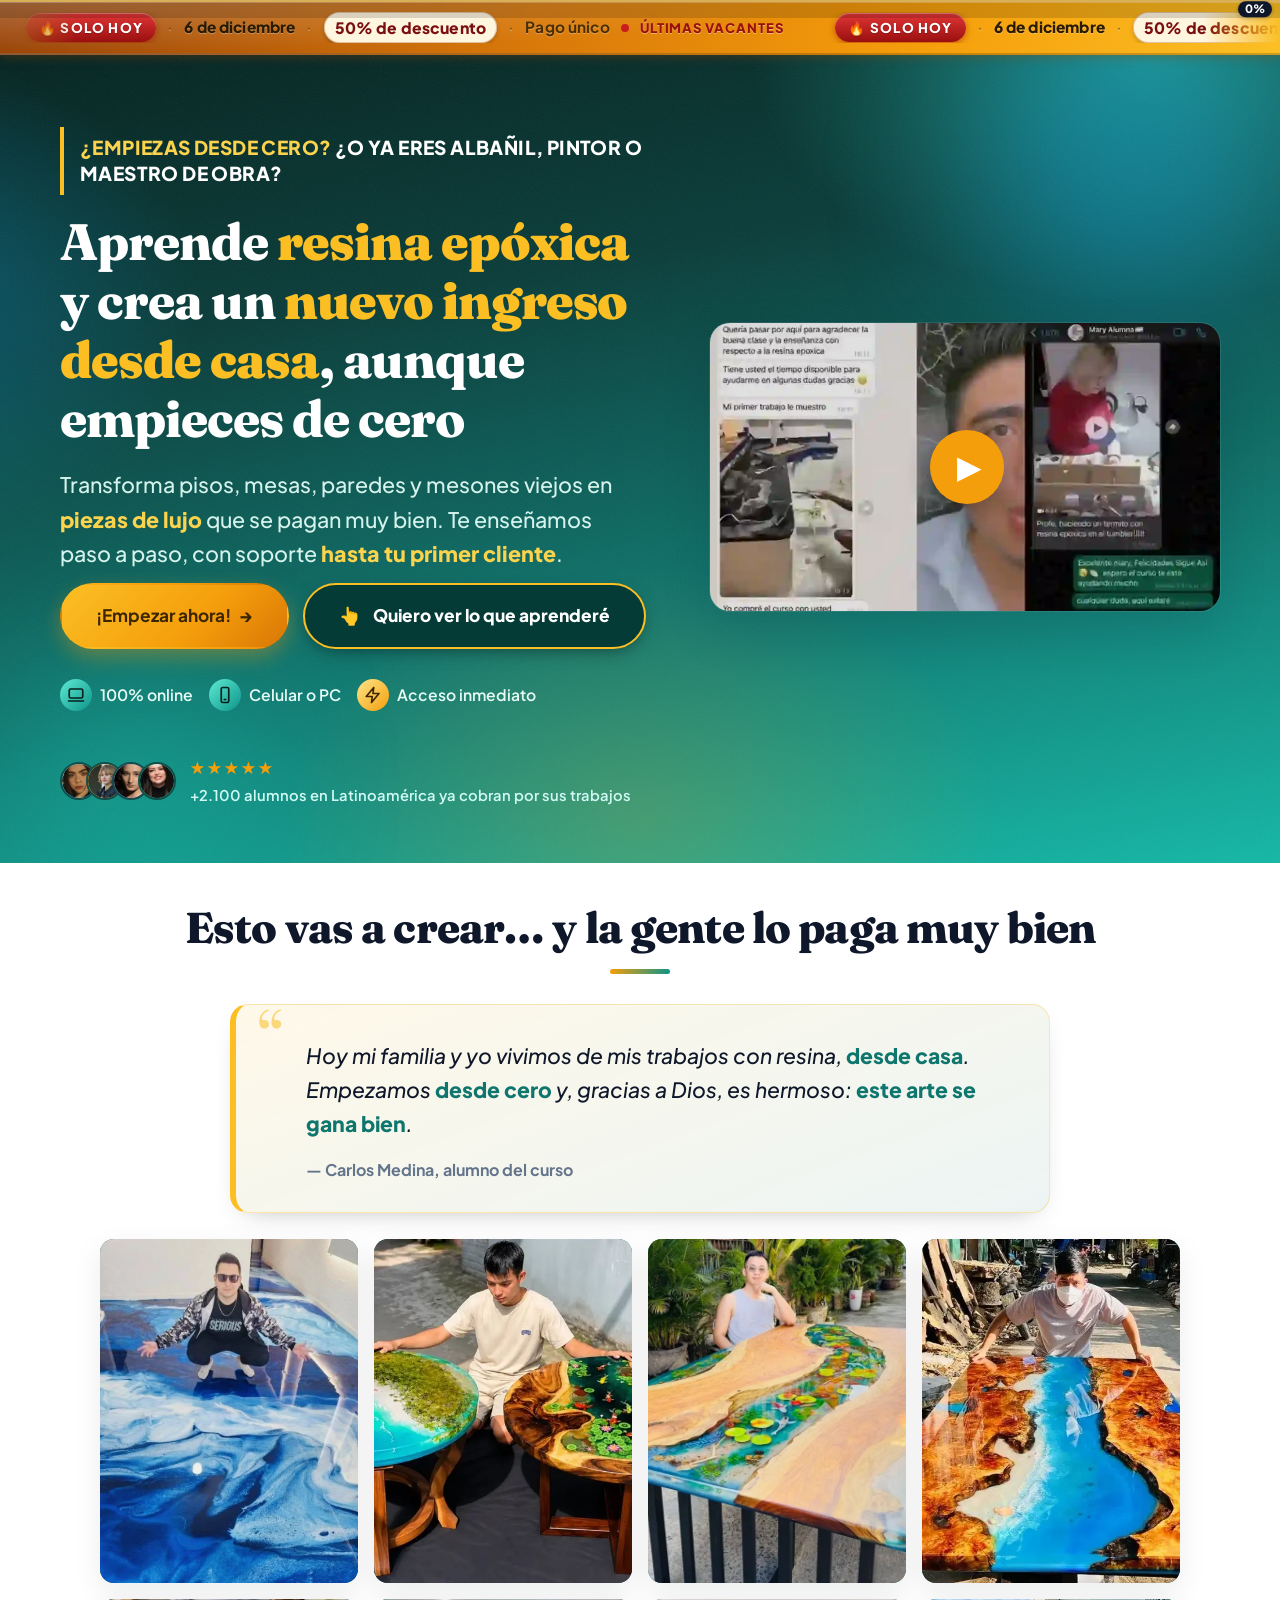
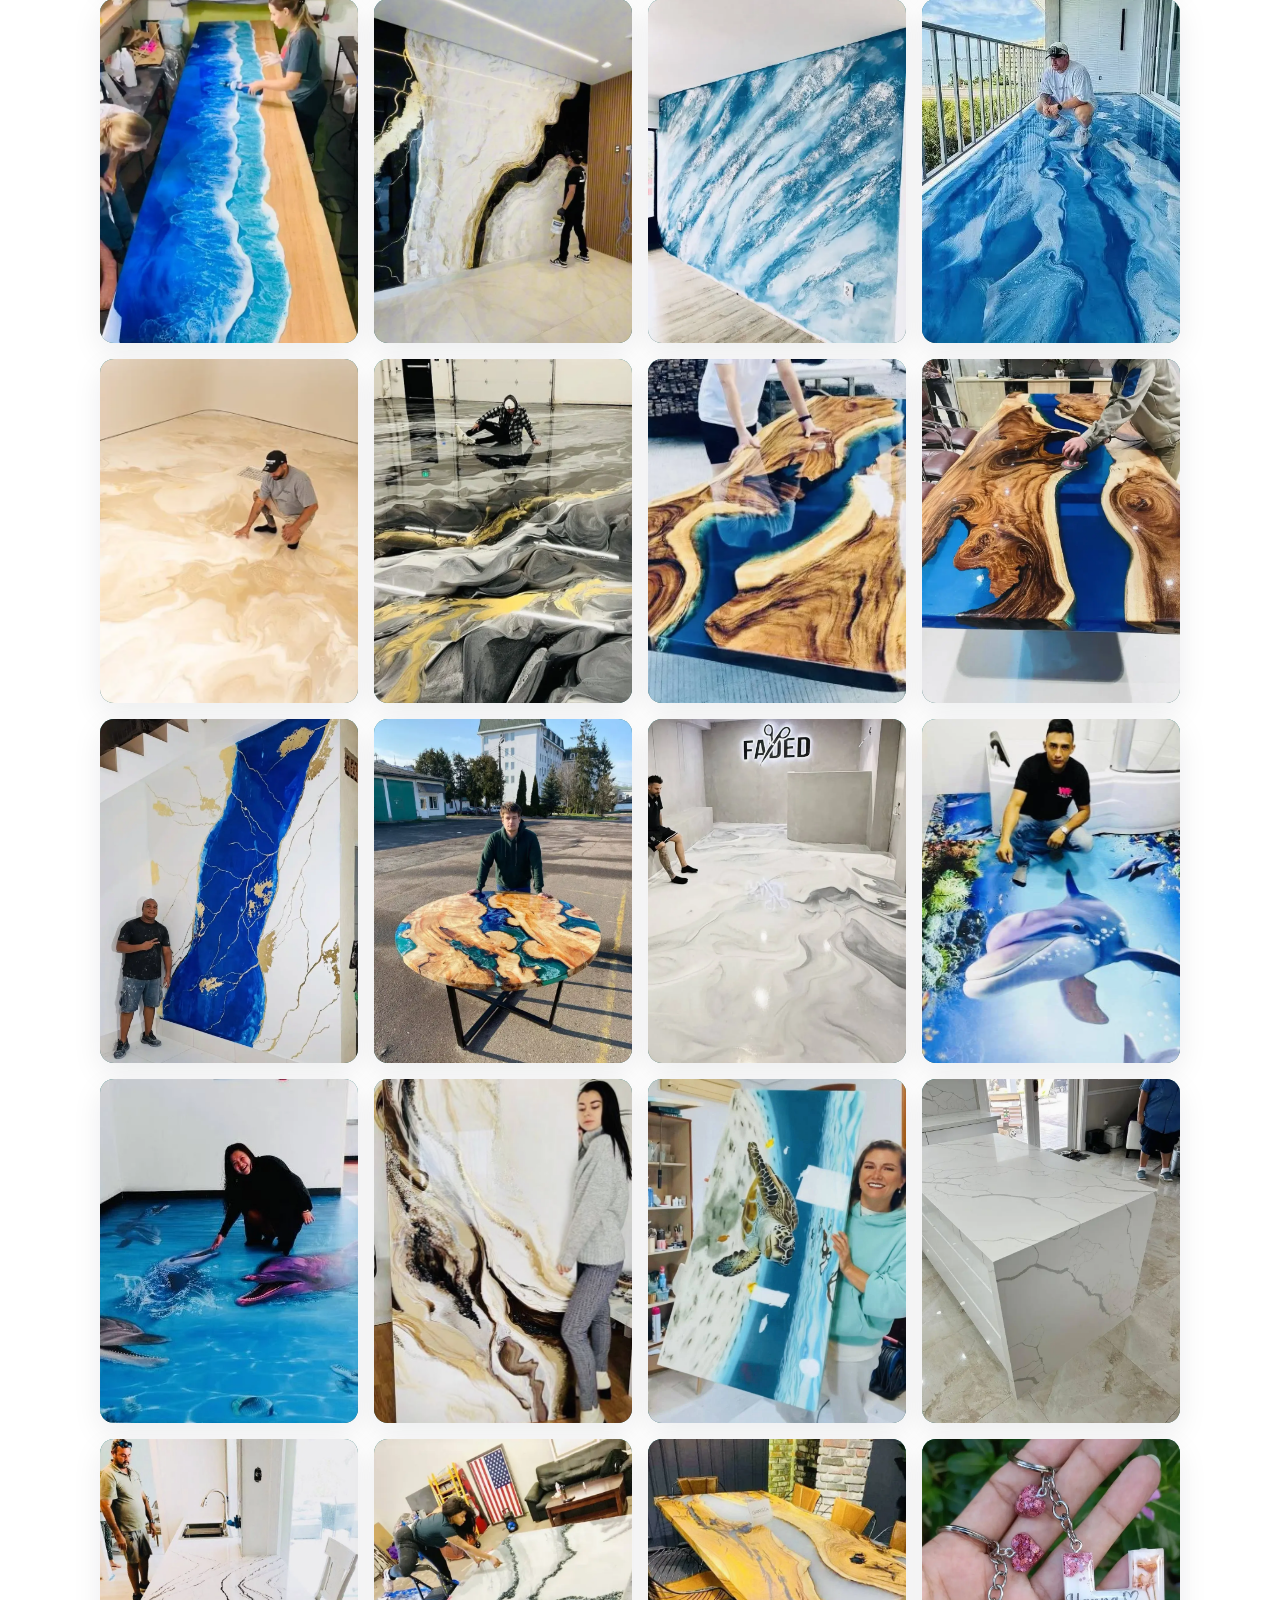
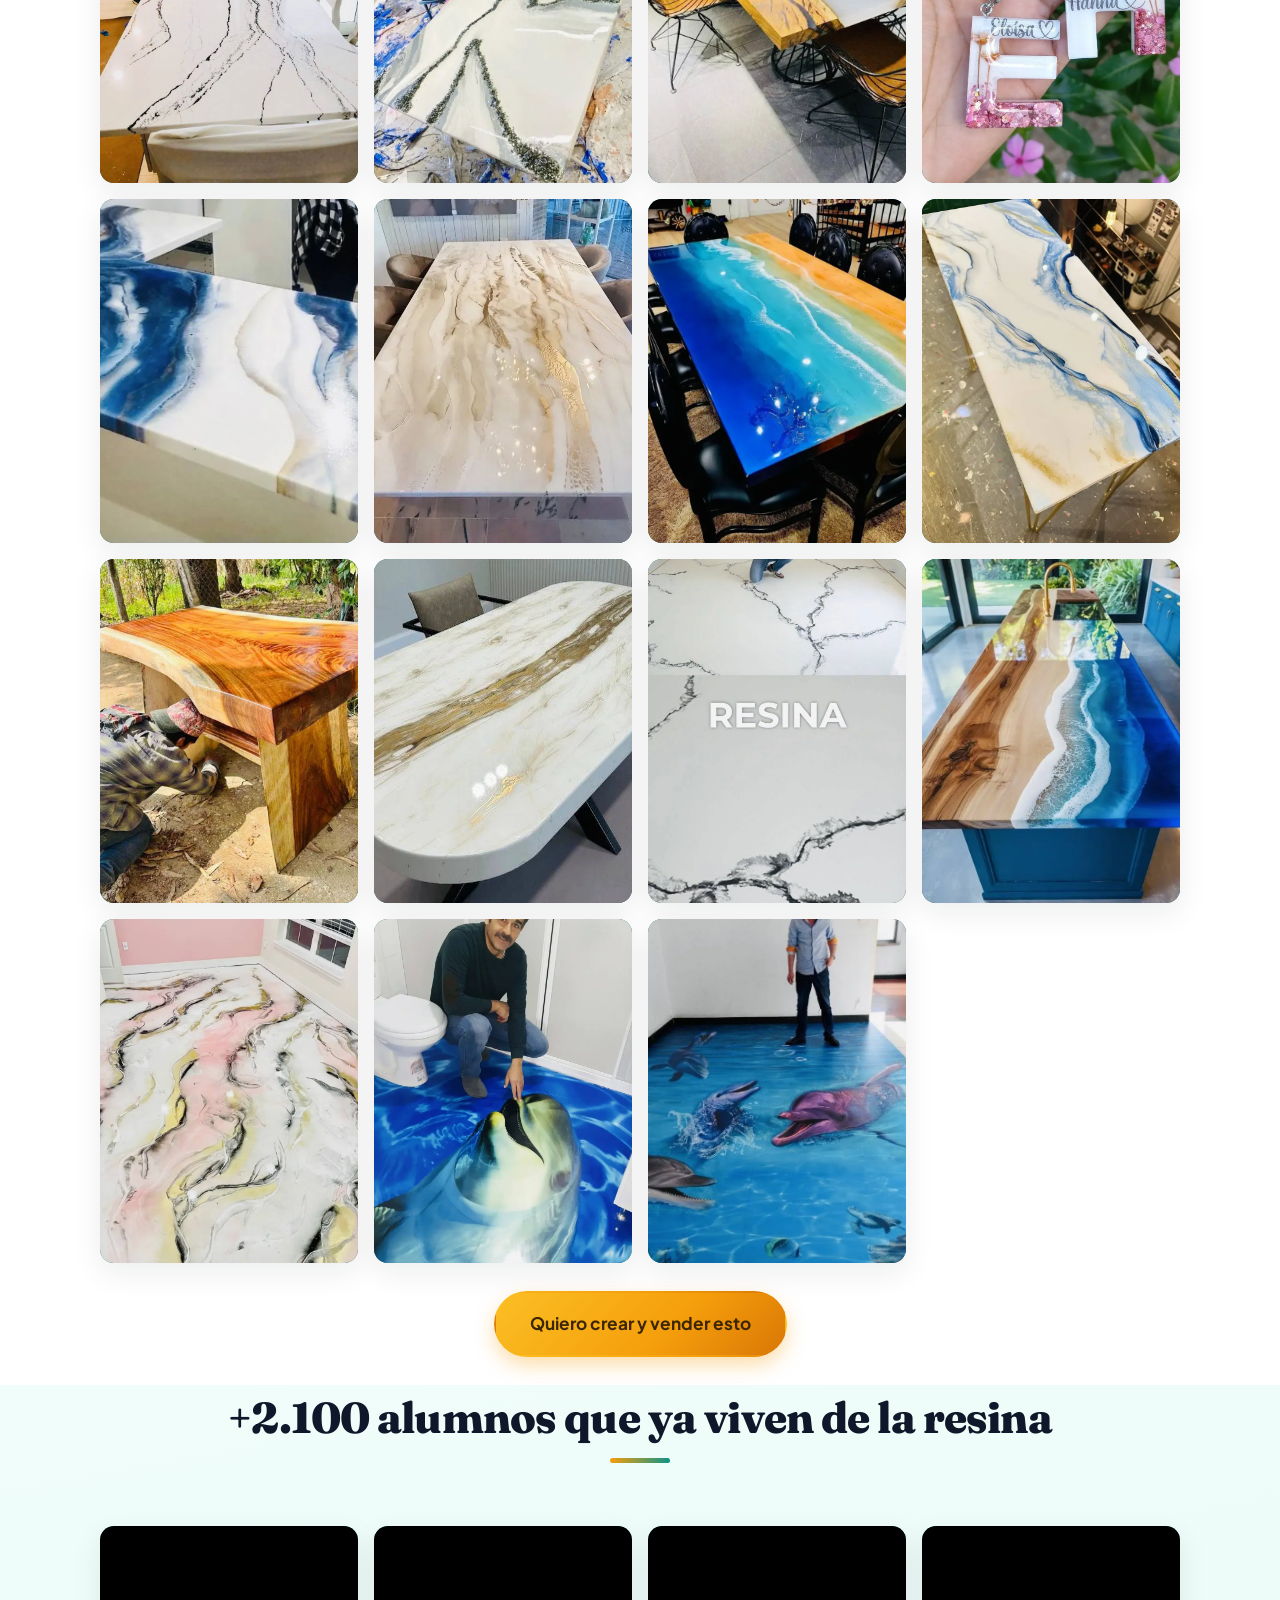
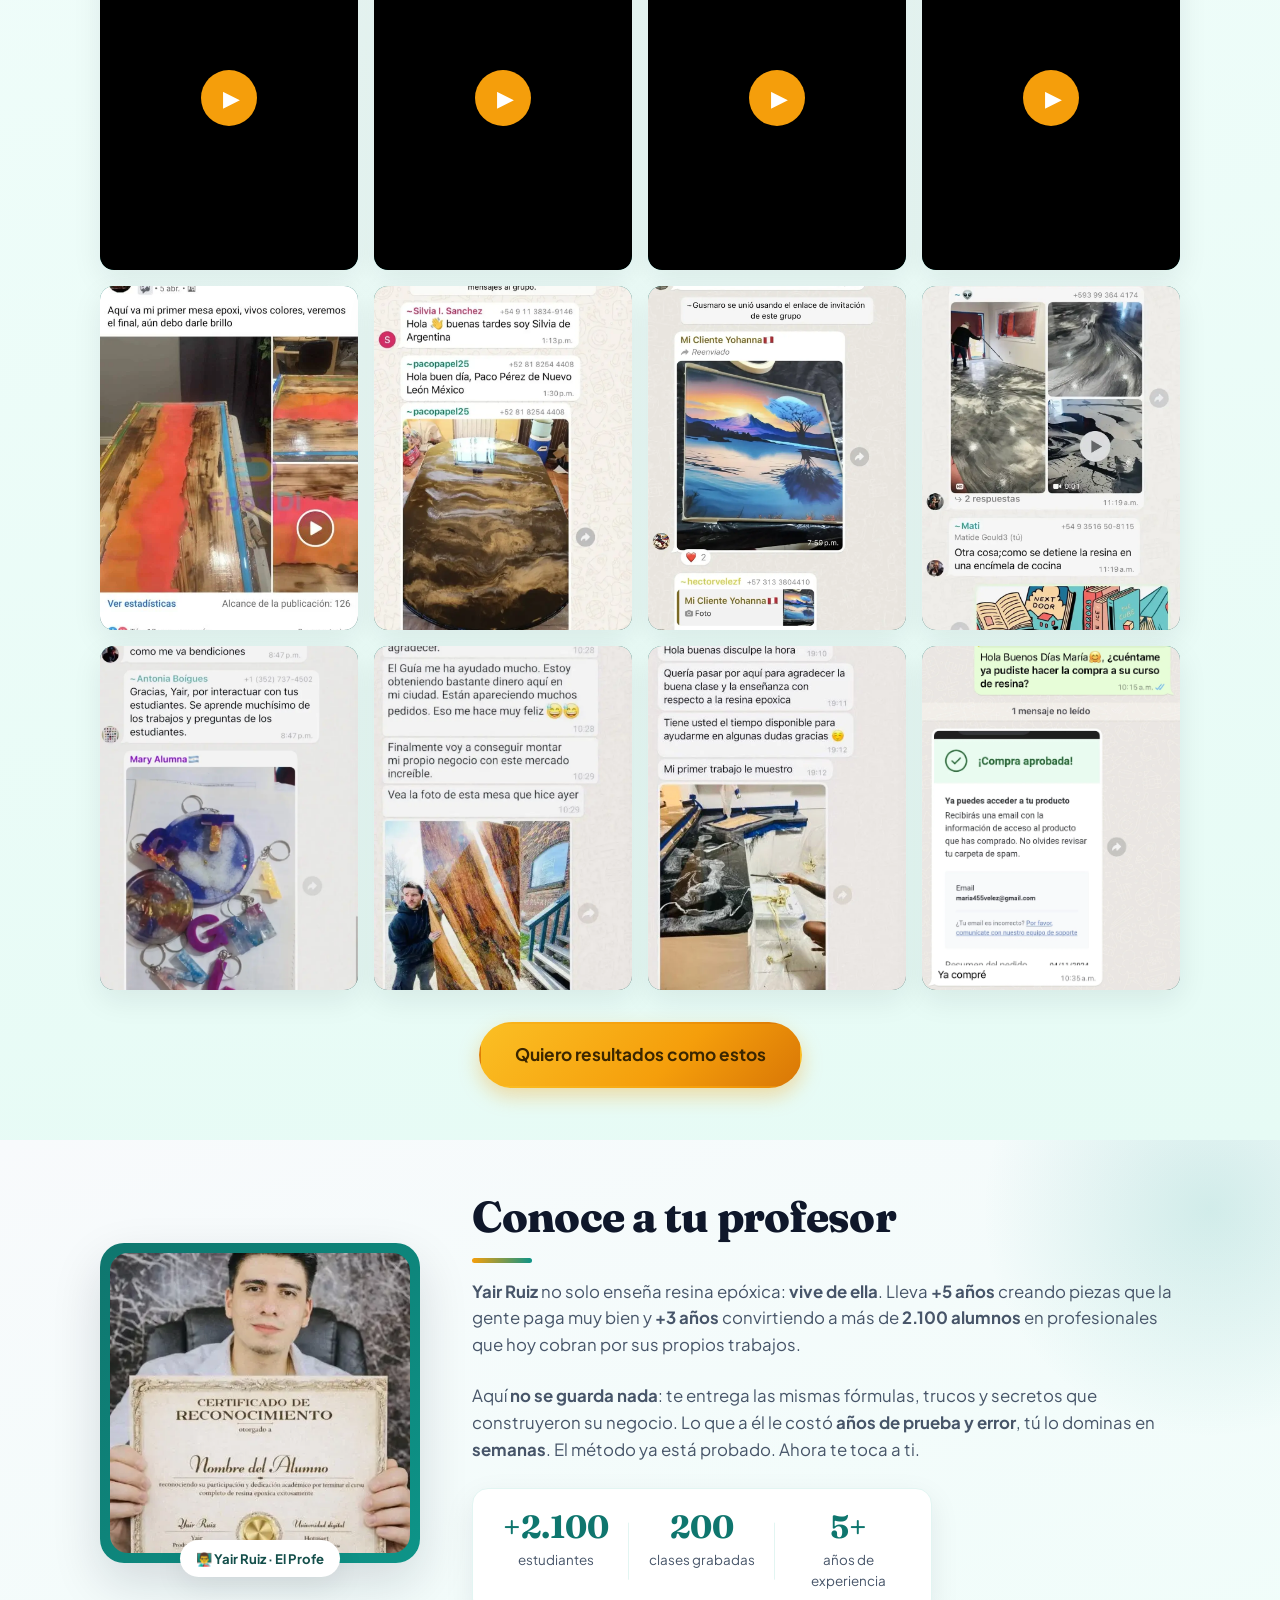
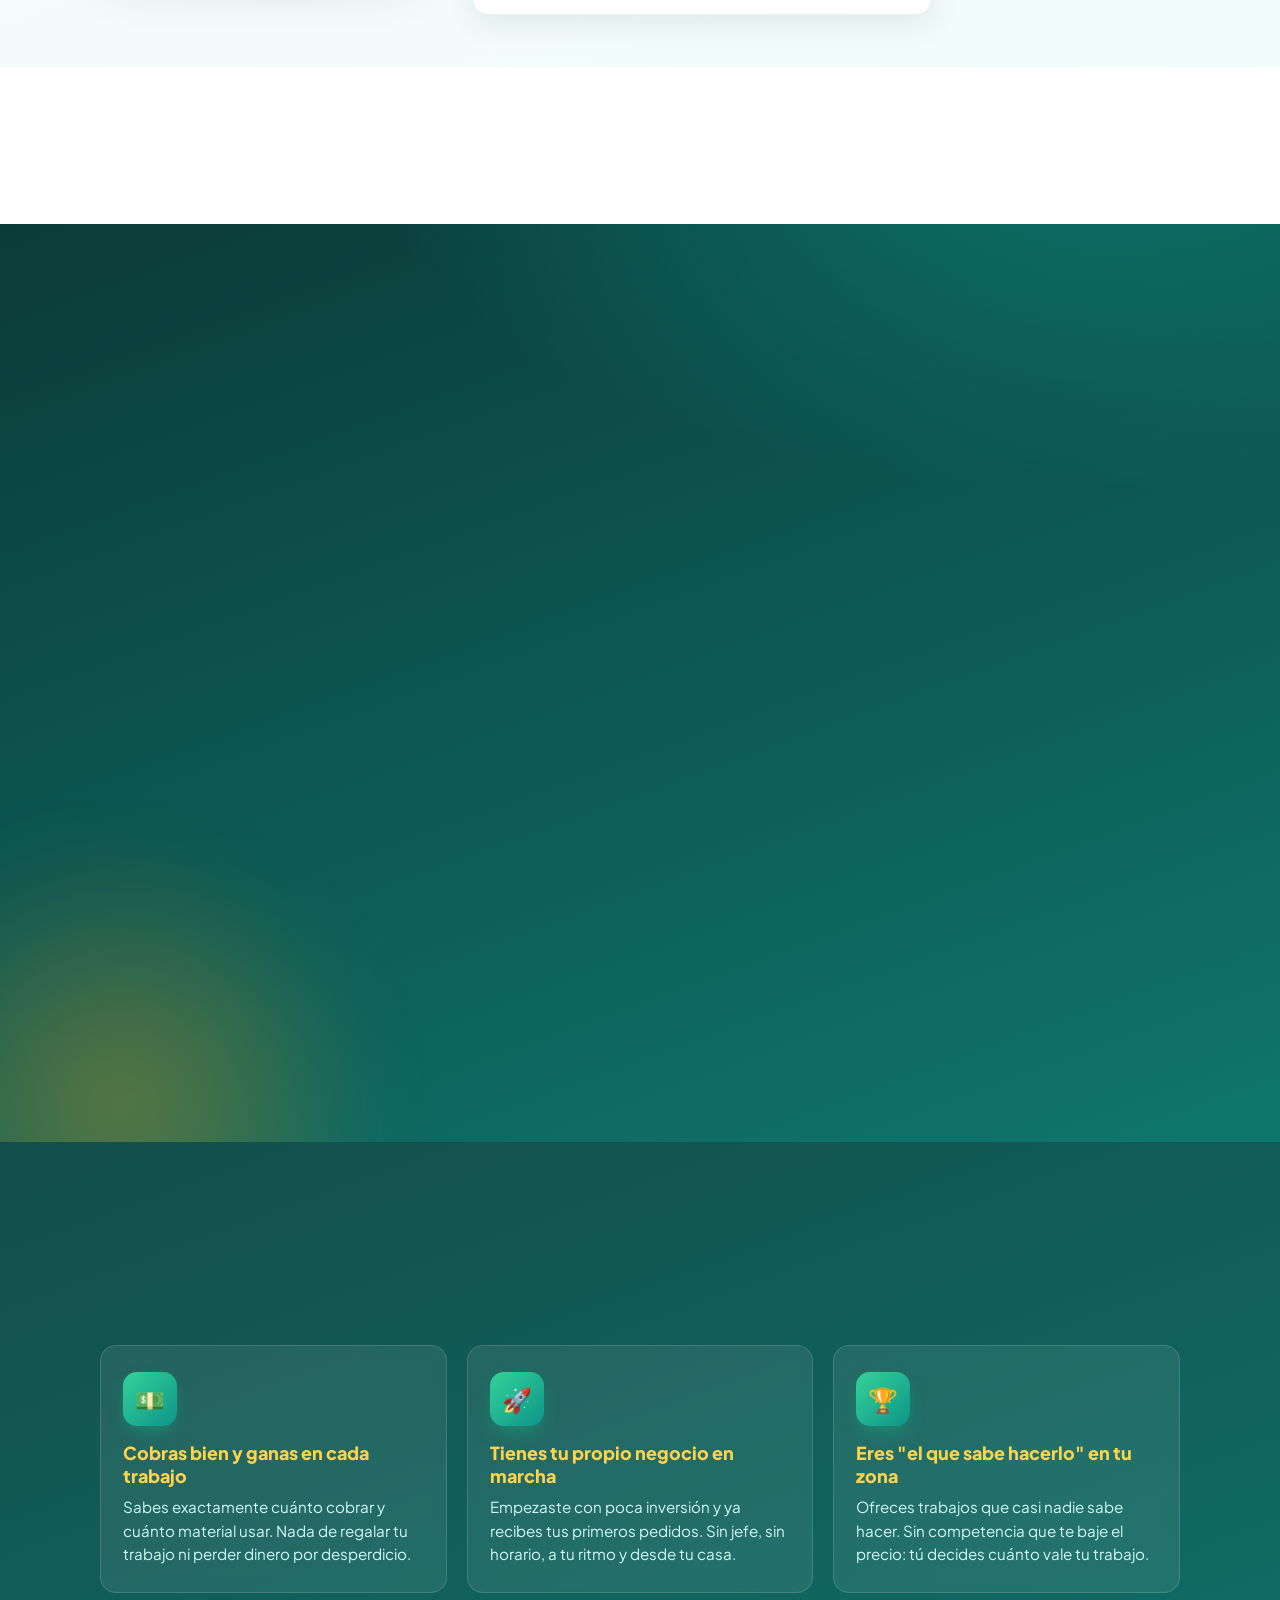
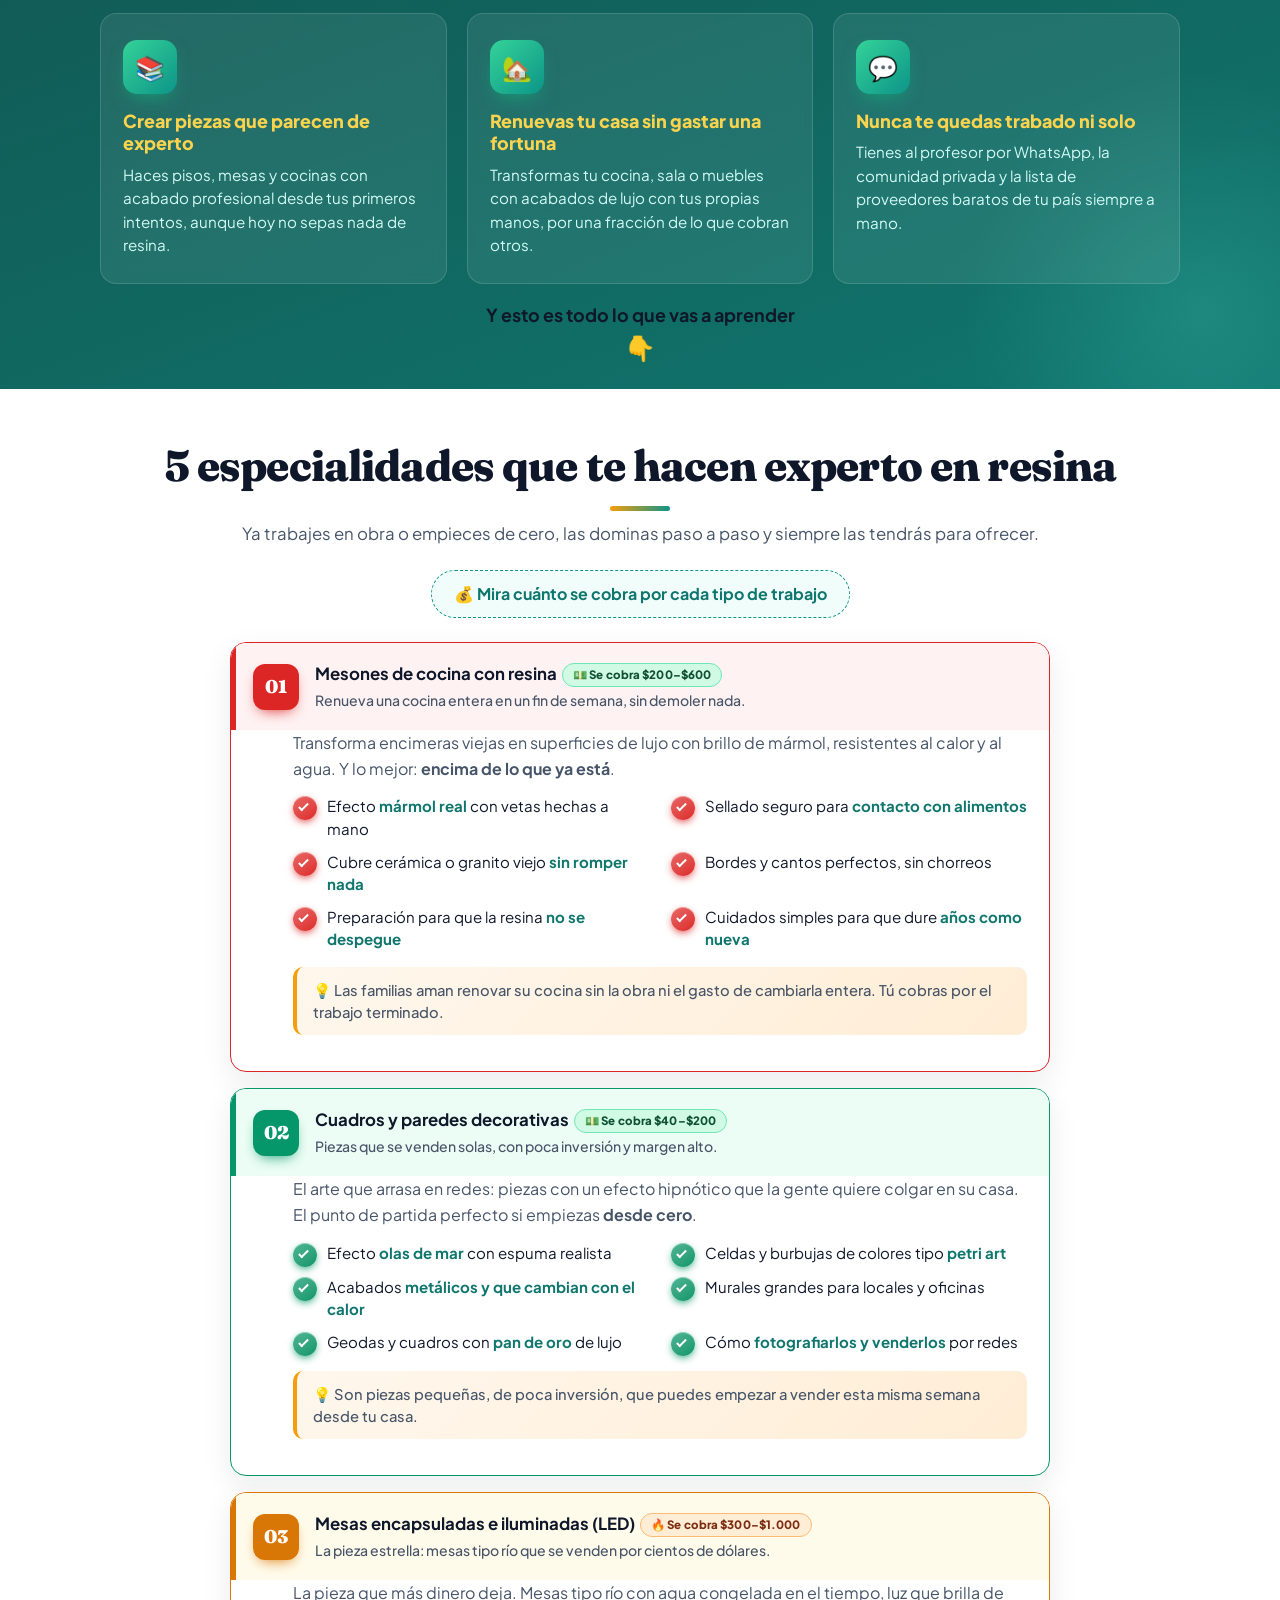
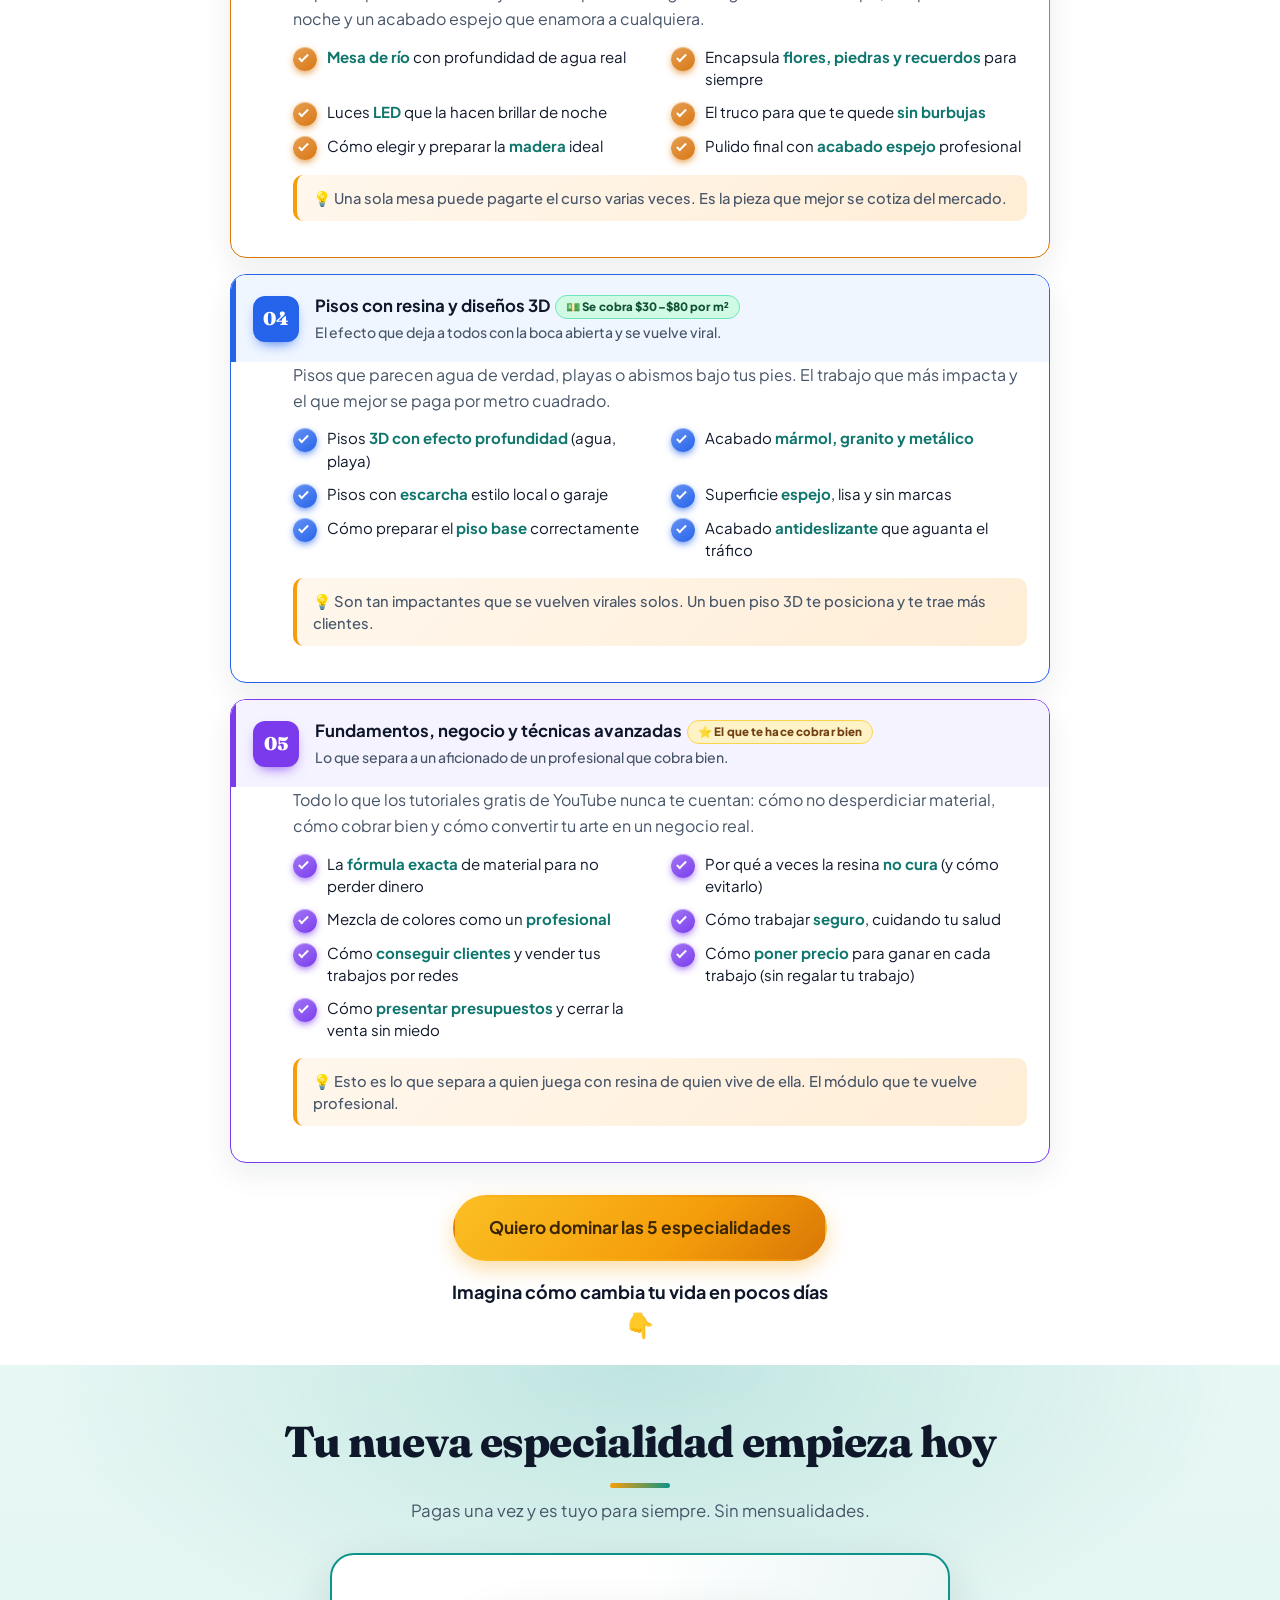
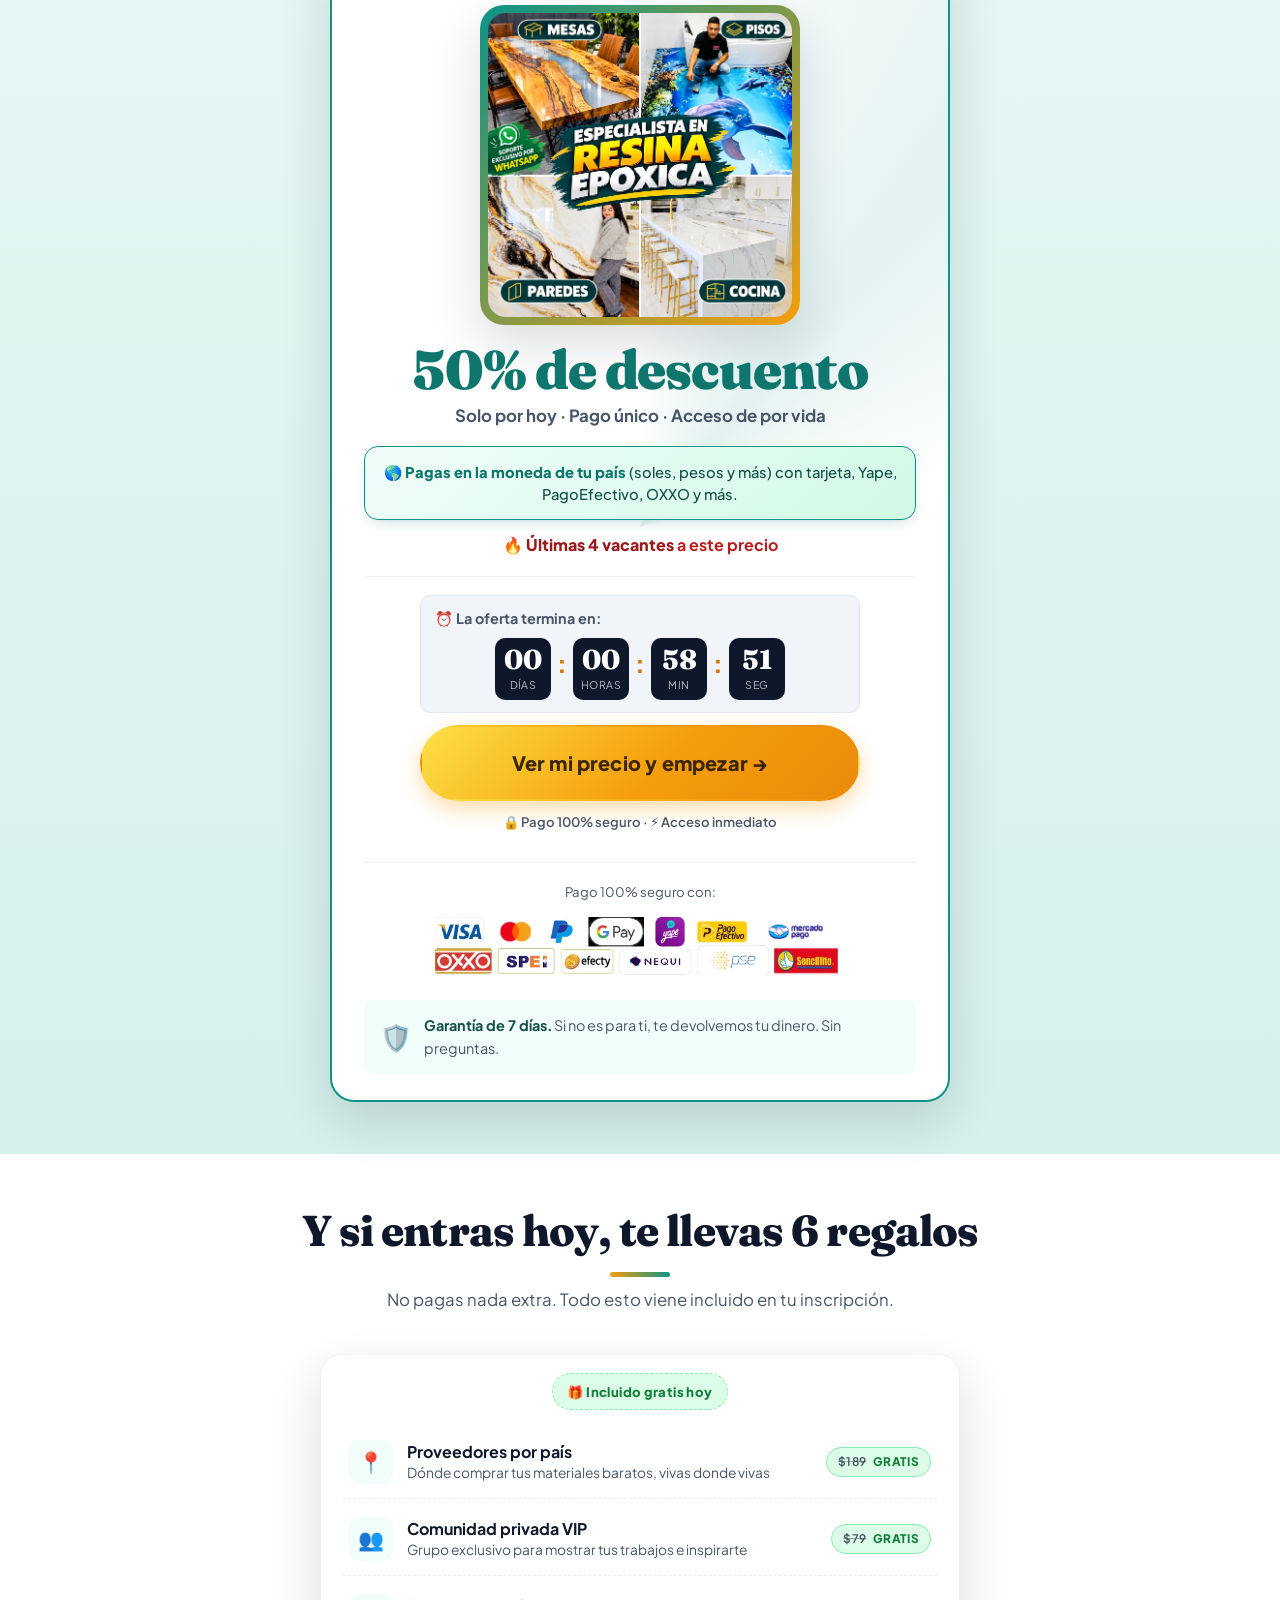
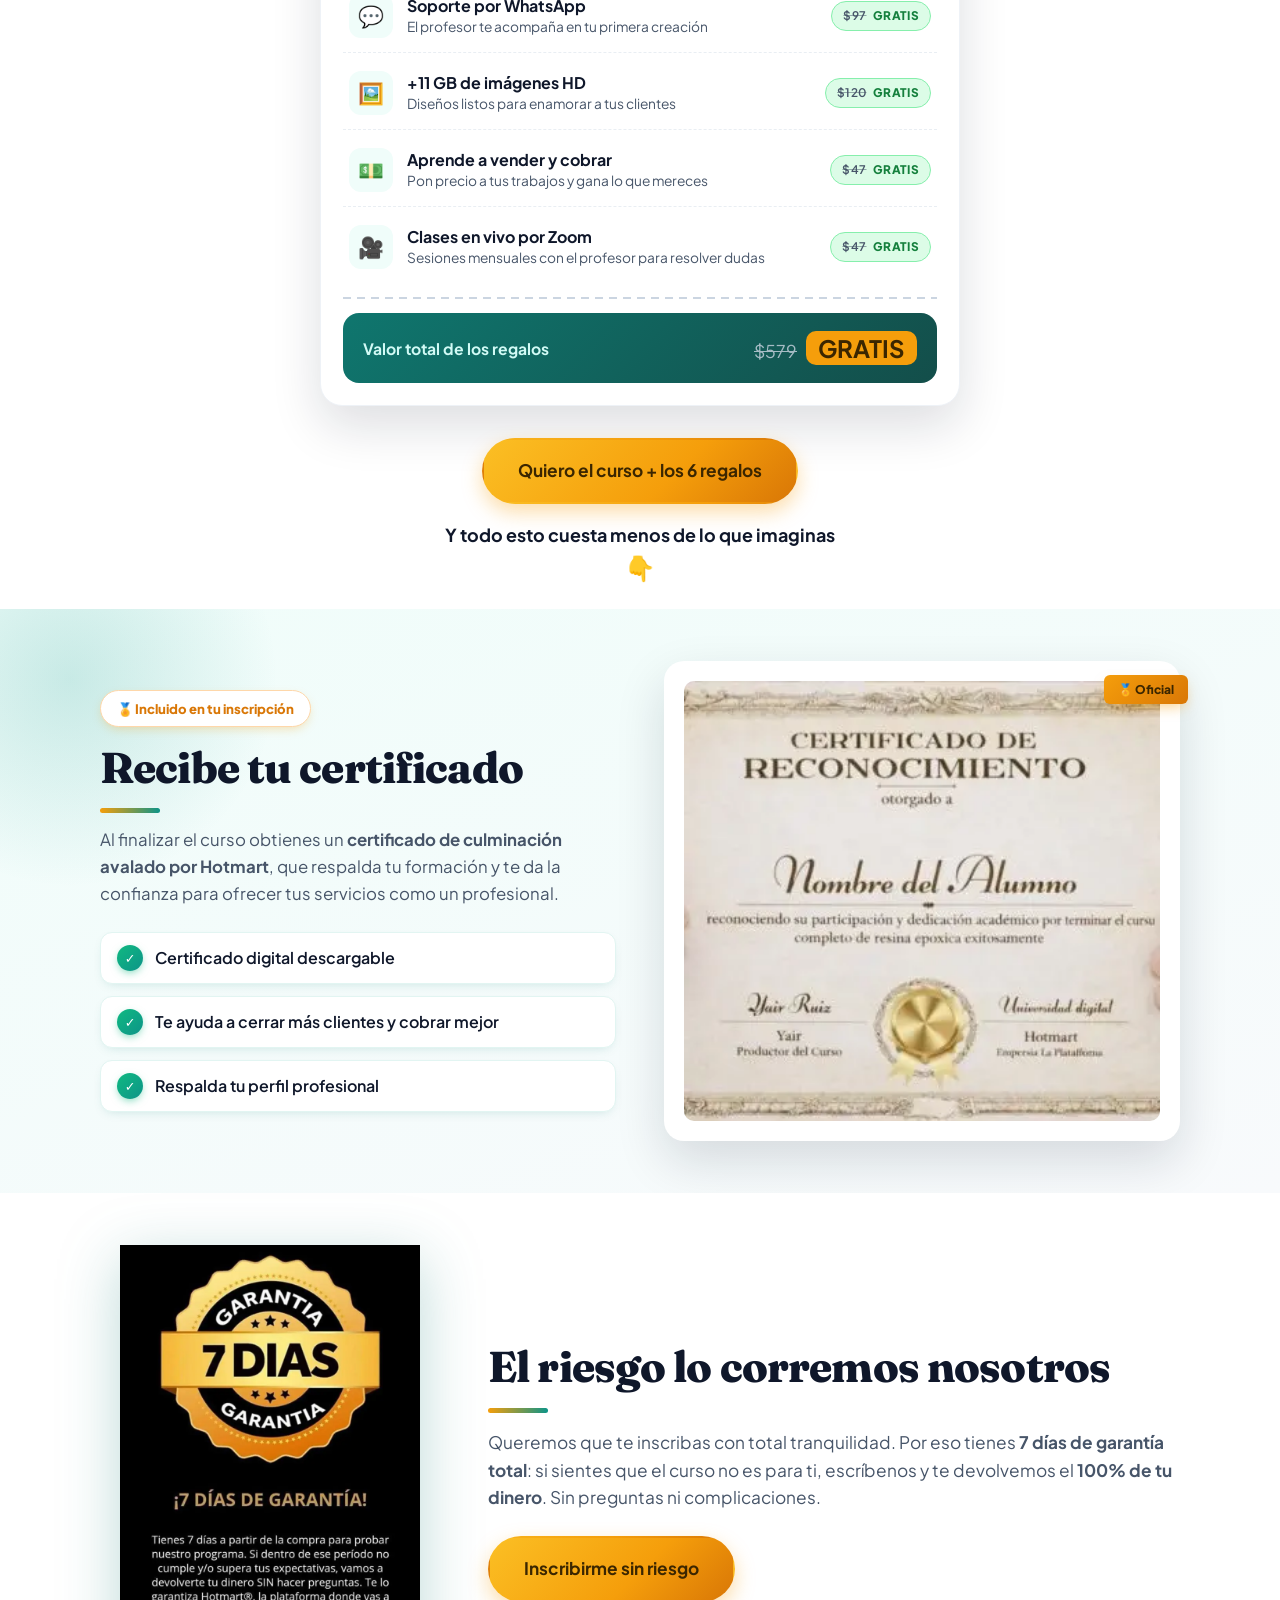
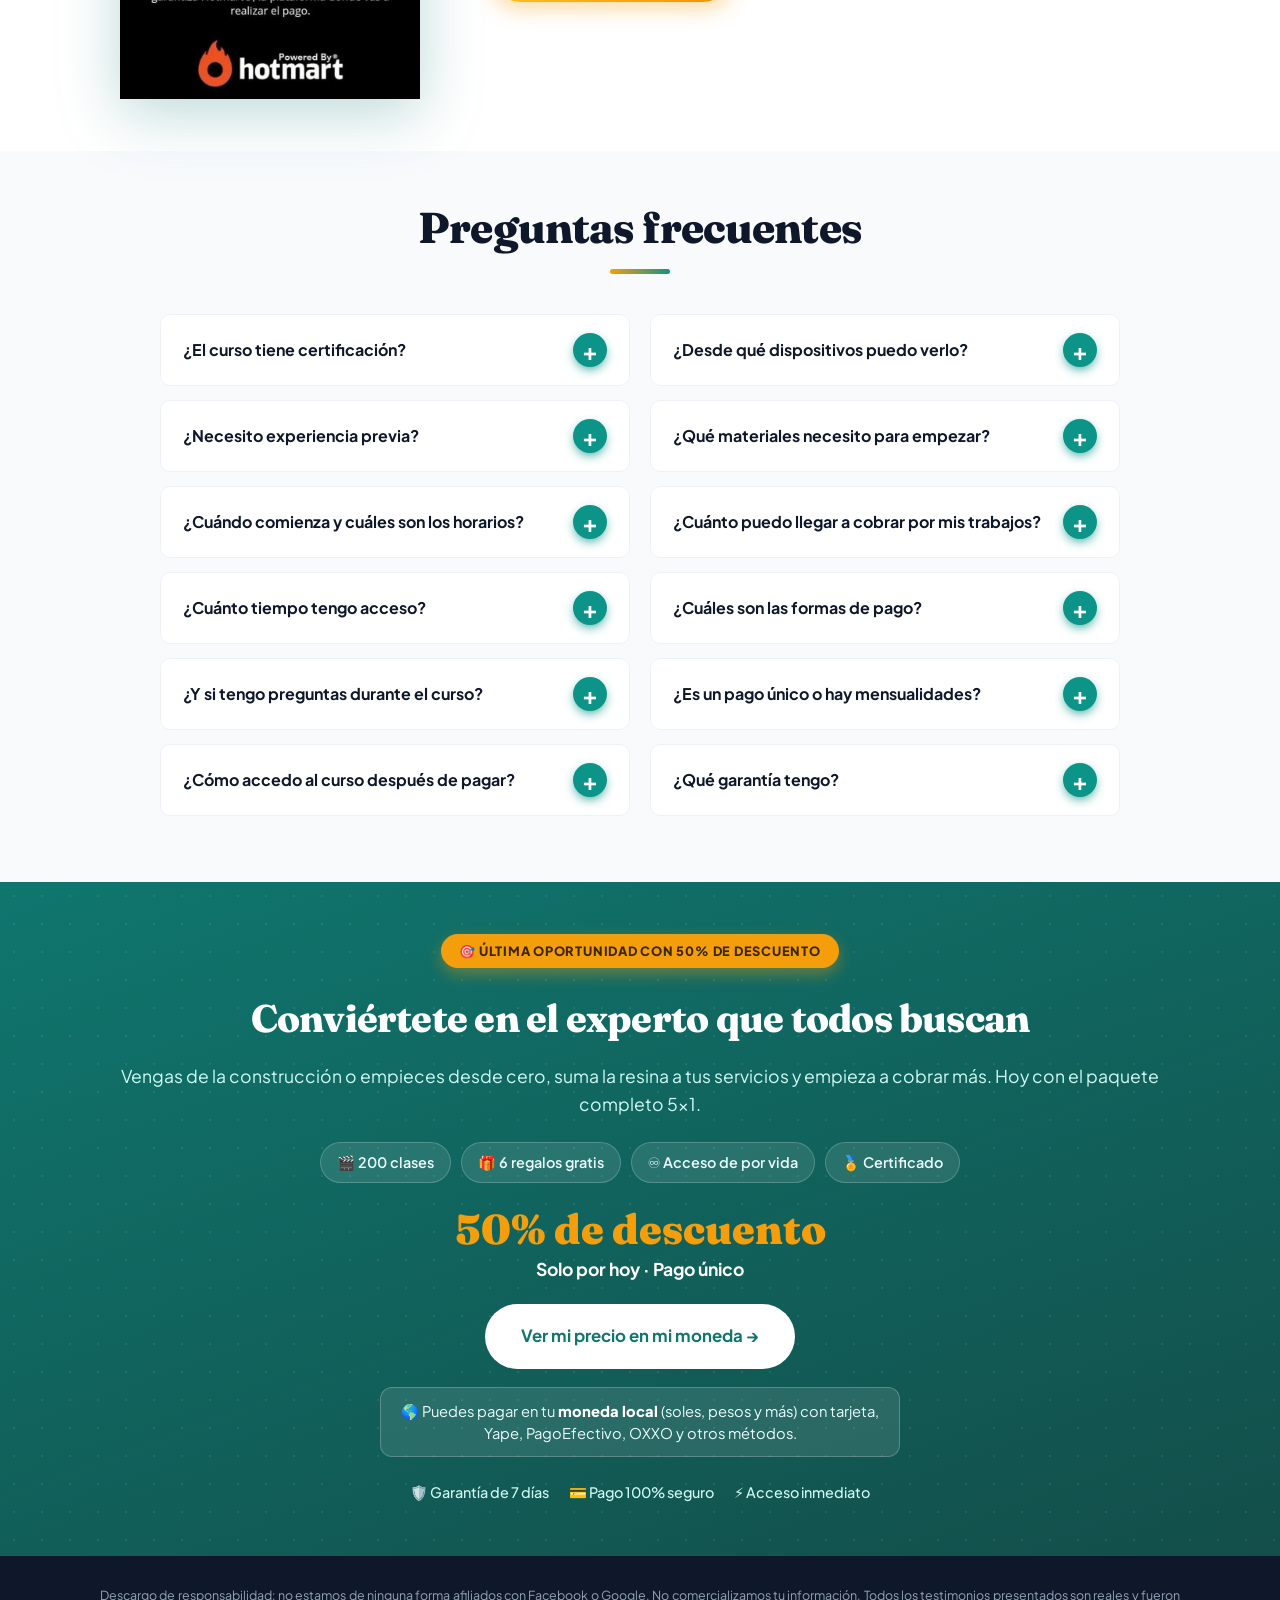
==== landing-resina/index.html @ 1d238f9a "Testimonios: mosaico con 4 videos (comprimidos, boton play tipo hero) + capturas; profesor movido de" ====
﻿<!DOCTYPE html>
<html lang="es">
<head>
  <meta charset="UTF-8" />
  <meta name="viewport" content="width=device-width, initial-scale=1.0" />
  <!-- Marca que el JS está activo. Si falla (ej. navegador in-app de Facebook),
       el contenido se muestra igual porque las animaciones solo ocultan cuando hay .js -->
  <script>document.documentElement.classList.add('js');</script>
  <title>Curso de Resina Epóxica desde Cero | Resinovo</title>
  <meta name="description" content="Aprende resina epóxica (porcelanato líquido) desde cero para pisos, mesas, cocinas, paredes y manualidades. Paquete 5×1 con 200 clases, 6 regalos, certificado y acceso de por vida. Empieza hoy." />
  <meta name="keywords" content="curso resina epóxica, resina epóxica desde cero, porcelanato líquido, curso online resina, mesas de río, pisos epóxicos, resina para cocinas, emprender con resina" />
  <meta name="author" content="Yair Ruiz" />
  <meta name="robots" content="index, follow" />
  <meta name="theme-color" content="#0f766e" />
  <meta name="language" content="Spanish" />

  <!-- Canonical -->
  <link rel="canonical" href="https://resinovo.com/" />
  <!-- Open Graph (para compartir en redes / Meta Ads) -->
  <meta property="og:title" content="Curso de Resina Epóxica desde Cero | Resinovo" />
  <meta property="og:description" content="Aprende resina epóxica desde cero: 200 clases paso a paso de pisos, mesas, cocinas, paredes y manualidades. + 6 regalos. Acceso de por vida." />
  <meta property="og:type" content="website" />
  <meta property="og:locale" content="es_LA" />
  <meta property="og:site_name" content="Resinovo" />
  <meta property="og:url" content="https://resinovo.com/" />
  <meta property="og:image" content="https://resinovo.com/img/CertGarantiaMetodosProf/certificado.webp" />
  <meta property="og:image:alt" content="Curso de Resina Epóxica desde Cero - Resinovo" />

  <!-- Twitter Card -->
  <meta name="twitter:card" content="summary_large_image" />
  <meta name="twitter:title" content="Curso de Resina Epóxica desde Cero | Resinovo" />
  <meta name="twitter:description" content="Aprende resina epóxica desde cero: 200 clases paso a paso. + 6 regalos. Acceso de por vida." />
  <meta name="twitter:image" content="https://resinovo.com/img/CertGarantiaMetodosProf/certificado.webp" />

  <!-- Favicon -->
  <link rel="icon" type="image/webp" href="img/Logo/logo2.webp" />
  <link rel="apple-touch-icon" href="img/Logo/logo2.webp" />
  <link rel="preconnect" href="https://fonts.googleapis.com" />
  <link rel="preconnect" href="https://fonts.gstatic.com" crossorigin />
  <link href="https://fonts.googleapis.com/css2?family=Fraunces:opsz,wght@9..144,600;9..144,800;9..144,900&family=Plus+Jakarta+Sans:wght@400;500;600;700;800&display=swap" rel="stylesheet" />
  <link rel="stylesheet" href="styles.css?v=20261116s1" />
  <!-- Precarga el poster del video del hero para que el espacio se vea lleno al instante -->
  <link rel="preload" as="image" href="img/hero-video-poster.webp" fetchpriority="high" />
  <!-- Precarga las primeras imagenes de la galeria para que aparezcan al instante (la galeria va arriba) -->
  <link rel="preload" as="image" href="img/trabajos/trabajo-34.webp" fetchpriority="high" />
  <link rel="preload" as="image" href="img/trabajos/trabajo-46.webp" />
  <meta name="google-site-verification" content="GwWKWOrIXwZ40dyh-EvgQWgT7LcACfMETSy7uyxHlLo" />

  <script type="text/javascript">
    (function(c,l,a,r,i,t,y){
        c[a]=c[a]||function(){(c[a].q=c[a].q||[]).push(arguments)};
        t=l.createElement(r);t.async=1;t.src="https://www.clarity.ms/tag/"+i;
        y=l.getElementsByTagName(r)[0];y.parentNode.insertBefore(t,y);
    })(window, document, "clarity", "script", "yo675gok20");
  </script>

  <!-- Meta Pixel Code -->
  <script>
    !function(f,b,e,v,n,t,s)
    {if(f.fbq)return;n=f.fbq=function(){n.callMethod?
    n.callMethod.apply(n,arguments):n.queue.push(arguments)};
    if(!f._fbq)f._fbq=n;n.push=n;n.loaded=!0;n.version='2.0';
    n.queue=[];t=b.createElement(e);t.async=!0;
    t.src=v;s=b.getElementsByTagName(e)[0];
    s.parentNode.insertBefore(t,s)}(window, document,'script',
    'https://connect.facebook.net/en_US/fbevents.js');
    fbq('init', '2204789833777306');
    fbq('track', 'PageView');
  </script>
  <noscript><img height="1" width="1" style="display:none" src="https://www.facebook.com/tr?id=2204789833777306&ev=PageView&noscript=1" /></noscript>
  <!-- End Meta Pixel Code -->
</head>
<body>

  <!-- ===== BARRA DE URGENCIA (clicable: lleva al checkout) ===== -->
  <a class="topbar" id="top" href="https://go.hotmart.com/B107766290U?ap=1492" target="_blank" rel="noopener" aria-label="Aprovechar la oferta de hoy por $35">
    <div class="marquee" aria-label="Oferta del día">
      <div class="marquee-track" id="marqueeTrack">
        <span class="marquee-item"><span class="marquee-flag">🔥 SOLO HOY</span><span class="marquee-sep">·</span><span class="marquee-date"></span><span class="marquee-sep">·</span><strong>50% de descuento</strong><span class="marquee-sep">·</span>Pago único<span class="marquee-dot"></span><span class="marquee-urgent">Últimas vacantes</span></span>
        <span class="marquee-item"><span class="marquee-flag">🔥 SOLO HOY</span><span class="marquee-sep">·</span><span class="marquee-date"></span><span class="marquee-sep">·</span><strong>50% de descuento</strong><span class="marquee-sep">·</span>Pago único<span class="marquee-dot"></span><span class="marquee-urgent">Últimas vacantes</span></span>
        <span class="marquee-item"><span class="marquee-flag">🔥 SOLO HOY</span><span class="marquee-sep">·</span><span class="marquee-date"></span><span class="marquee-sep">·</span><strong>50% de descuento</strong><span class="marquee-sep">·</span>Pago único<span class="marquee-dot"></span><span class="marquee-urgent">Últimas vacantes</span></span>
        <span class="marquee-item"><span class="marquee-flag">🔥 SOLO HOY</span><span class="marquee-sep">·</span><span class="marquee-date"></span><span class="marquee-sep">·</span><strong>50% de descuento</strong><span class="marquee-sep">·</span>Pago único<span class="marquee-dot"></span><span class="marquee-urgent">Últimas vacantes</span></span>
      </div>
    </div>
  </a>

  <!-- Barra de progreso de lectura: se llena a medida que el usuario baja -->
  <div class="read-progress" aria-hidden="true">
    <span class="read-progress-bar" id="readProgressBar"></span>
    <span class="read-progress-pct" id="readProgressPct">0%</span>
  </div>

  <main>
    <!-- ===== 1. HERO ===== -->
    <section class="hero" aria-labelledby="hero-title">
      <!-- Blobs decorativos animados -->
      <div class="hero-blob hero-blob-1" aria-hidden="true"></div>
      <div class="hero-blob hero-blob-2" aria-hidden="true"></div>
      <div class="hero-grain" aria-hidden="true"></div>

      <div class="container hero-grid">
        <div class="hero-copy">

          <p class="hero-eyebrow reveal"><span class="eyebrow-alt">¿Empiezas desde cero?</span> ¿O ya eres albañil, pintor o maestro de obra?</p>
          <h1 id="hero-title" class="reveal">
            Aprende <span class="hl-green">resina epóxica</span> y crea un <span class="hl-green">nuevo ingreso desde casa</span>, aunque empieces de cero
          </h1>
          <p class="hero-sub reveal">
            Transforma pisos, mesas, paredes y mesones viejos en <strong>piezas de lujo</strong> que se pagan muy bien. Te enseñamos paso a paso, con soporte <strong>hasta tu primer cliente</strong>.
          </p>
          <p class="hero-video-cue reveal">
            <span class="hvc-play" aria-hidden="true">▶</span>
            <span class="hvc-text">Dale play · 3 min y lo vas a querer</span>
          </p>

          <div class="hero-media reveal">
            <div class="hero-video" id="heroVideoWrap">
              <!-- Video alojado en Vimeo (carga rapida por CDN, streaming adaptativo) -->
              <iframe
                id="heroVimeo"
                class="hero-video-iframe"
                src="https://player.vimeo.com/video/1247052768?h=946e429182&title=0&byline=0&portrait=0&dnt=1&color=fbbf24&playsinline=1"
                title="Presentación del curso de resina epóxica"
                frameborder="0"
                referrerpolicy="strict-origin-when-cross-origin"
                allow="autoplay; fullscreen; picture-in-picture; clipboard-write; encrypted-media; web-share"
                allowfullscreen></iframe>
              <!-- Capa clicable: tocar cualquier parte del video lo reproduce -->
              <button type="button" class="hero-video-overlay" id="heroVideoOverlay" aria-label="Reproducir video">
                <span class="hero-video-play-icon" aria-hidden="true">▶</span>
              </button>
            </div>
          </div>

          <div class="hero-actions reveal">
            <a href="https://go.hotmart.com/B107766290U?ap=1492" class="btn btn-primary btn-lg btn-shine" target="_blank" rel="noopener">¡Empezar ahora! <span class="btn-arrow" aria-hidden="true">→</span></a>
            <a href="#incluye" class="btn btn-lg hero-see-modules"><span class="btn-tap" aria-hidden="true">👆</span> Quiero ver lo que aprenderé</a>
          </div>

          <!-- Chips: aclara que es online y de acceso inmediato (evita que crean que es presencial) -->
          <ul class="hero-chips reveal" aria-label="Características del curso">
            <li>
              <span class="chip-ico" aria-hidden="true">
                <svg viewBox="0 0 24 24" fill="none" stroke="currentColor" stroke-width="2.2" stroke-linecap="round" stroke-linejoin="round"><rect x="3" y="4" width="18" height="12" rx="2"/><path d="M2 20h20"/></svg>
              </span>
              100% online
            </li>
            <li>
              <span class="chip-ico" aria-hidden="true">
                <svg viewBox="0 0 24 24" fill="none" stroke="currentColor" stroke-width="2.2" stroke-linecap="round" stroke-linejoin="round"><rect x="7" y="2" width="10" height="20" rx="2"/><path d="M11 18h2"/></svg>
              </span>
              Celular o PC
            </li>
            <li>
              <span class="chip-ico" aria-hidden="true">
                <svg viewBox="0 0 24 24" fill="none" stroke="currentColor" stroke-width="2.2" stroke-linecap="round" stroke-linejoin="round"><path d="M13 2L3 14h8l-1 8 10-12h-8l1-8z"/></svg>
              </span>
              Acceso inmediato
            </li>
          </ul>

          <!-- Mini prueba social (solo móvil): tras el video + CTA, como refuerzo -->
          <div class="hero-proof-mini reveal" aria-hidden="false">
            <span class="hero-proof-mini-avatars" aria-hidden="true">
              <span><img src="img/avatar/alumno-1.webp" alt="" loading="lazy" onerror="this.remove()"></span>
              <span><img src="img/avatar/alumno-2.webp" alt="" loading="lazy" onerror="this.remove()"></span>
              <span><img src="img/avatar/alumno-3.webp" alt="" loading="lazy" onerror="this.remove()"></span>
              <span><img src="img/avatar/alumno-4.webp" alt="" loading="lazy" onerror="this.remove()"></span>
            </span>
            <span class="hero-proof-mini-text">
              <span class="hpm-stars" aria-hidden="true">★★★★★</span>
              <span class="hpm-line"><strong>+2.100 alumnos</strong> ya cobran por sus trabajos</span>
            </span>
          </div>

          <div class="hero-proof-pc reveal" aria-hidden="false">
            <div class="avatars" aria-hidden="true">
              <span><img src="img/avatar/alumno-1.webp" alt="" loading="lazy" onerror="this.remove()"></span>
              <span><img src="img/avatar/alumno-2.webp" alt="" loading="lazy" onerror="this.remove()"></span>
              <span><img src="img/avatar/alumno-3.webp" alt="" loading="lazy" onerror="this.remove()"></span>
              <span><img src="img/avatar/alumno-4.webp" alt="" loading="lazy" onerror="this.remove()"></span>
            </div>
            <div>
              <div class="stars" aria-hidden="true">★★★★★</div>
              <span class="proof-text">+2.100 alumnos en Latinoamérica ya cobran por sus trabajos</span>
            </div>
          </div>
        </div>

      </div>

      <!-- Separador de ola -->
      <div class="wave-divider" aria-hidden="true">
        <svg viewBox="0 0 1440 90" preserveAspectRatio="none"><path d="M0,45 C240,90 480,0 720,30 C960,60 1200,90 1440,45 L1440,90 L0,90 Z"></path></svg>
      </div>
    </section>

    <!-- ===== GALERÍA DE TRABAJOS (subida: es lo más tocado según Clarity) ===== -->
    <section class="section gallery" aria-labelledby="gallery-title">
      <div class="container">
        <h2 id="gallery-title" class="section-title" data-reveal>Esto vas a crear… y la gente lo paga muy bien</h2>

        <!-- Testimonio real destacado: refuerza "se gana bien" y "desde cero" -->
        <figure class="gallery-quote" data-reveal>
          <span class="gq-mark" aria-hidden="true">“</span>
          <blockquote>
            Hoy mi familia y yo vivimos de mis trabajos con resina, <strong>desde casa</strong>. Empezamos <strong>desde cero</strong> y, gracias a Dios, es hermoso: <strong>este arte se gana bien</strong>.
          </blockquote>
          <figcaption>— Carlos Medina, alumno del curso</figcaption>
        </figure>

        <!-- Mosaico de trabajos: imagenes servidas desde GitHub Pages (CDN rapido) -->
        <div class="gallery-grid" id="galleryGrid">
          <figure class="gal-item"><img src="https://giancarlotiradoarana.github.io/LandingPageResina/landing-resina/img/trabajos/trabajo-34.webp" alt="Alumno mostrando su trabajo en resina epóxica" loading="eager" fetchpriority="high"></figure>
          <figure class="gal-item"><img src="https://giancarlotiradoarana.github.io/LandingPageResina/landing-resina/img/trabajos/trabajo-46.webp" alt="Alumno mostrando su trabajo en resina epóxica" loading="eager" fetchpriority="high"></figure>
          <figure class="gal-item"><img src="https://giancarlotiradoarana.github.io/LandingPageResina/landing-resina/img/trabajos/trabajo-29.webp" alt="Alumno mostrando su trabajo en resina epóxica" loading="eager" fetchpriority="high"></figure>
          <figure class="gal-item"><img src="https://giancarlotiradoarana.github.io/LandingPageResina/landing-resina/img/trabajos/trabajo-26.webp" alt="Trabajo en resina epóxica" loading="eager"></figure>
          <figure class="gal-item"><img src="https://giancarlotiradoarana.github.io/LandingPageResina/landing-resina/img/trabajos/trabajo-23.webp" alt="Trabajo en resina epóxica" loading="eager"></figure>
          <figure class="gal-item"><img src="https://giancarlotiradoarana.github.io/LandingPageResina/landing-resina/img/trabajos/trabajo-30.webp" alt="Trabajo en resina epóxica" loading="eager"></figure>
          <figure class="gal-item"><img src="https://giancarlotiradoarana.github.io/LandingPageResina/landing-resina/img/trabajos/trabajo-31.webp" alt="Trabajo en resina epóxica" loading="eager"></figure>
          <figure class="gal-item"><img src="https://giancarlotiradoarana.github.io/LandingPageResina/landing-resina/img/trabajos/trabajo-36.webp" alt="Trabajo en resina epóxica" loading="eager"></figure>
          <figure class="gal-item"><img src="https://giancarlotiradoarana.github.io/LandingPageResina/landing-resina/img/trabajos/trabajo-37.webp" alt="Trabajo en resina epóxica" loading="eager"></figure>
          <figure class="gal-item"><img src="https://giancarlotiradoarana.github.io/LandingPageResina/landing-resina/img/trabajos/trabajo-38.webp" alt="Alumno mostrando su trabajo en resina epóxica" loading="eager"></figure>
          <figure class="gal-item"><img src="https://giancarlotiradoarana.github.io/LandingPageResina/landing-resina/img/trabajos/trabajo-45.webp" alt="Trabajo en resina epóxica" loading="eager"></figure>
          <figure class="gal-item"><img src="https://giancarlotiradoarana.github.io/LandingPageResina/landing-resina/img/trabajos/trabajo-18.webp" alt="Trabajo en resina epóxica" loading="eager"></figure>
          <figure class="gal-item"><img src="https://giancarlotiradoarana.github.io/LandingPageResina/landing-resina/img/trabajos/trabajo-5.webp" alt="Alumno mostrando su trabajo en resina epóxica" loading="eager"></figure>
          <figure class="gal-item"><img src="https://giancarlotiradoarana.github.io/LandingPageResina/landing-resina/img/trabajos/trabajo-25.webp" alt="Alumno mostrando su trabajo en resina epóxica" loading="eager"></figure>
          <figure class="gal-item"><img src="https://giancarlotiradoarana.github.io/LandingPageResina/landing-resina/img/trabajos/trabajo-35.webp" alt="Alumno mostrando su trabajo en resina epóxica" loading="eager"></figure>
          <figure class="gal-item"><img src="https://giancarlotiradoarana.github.io/LandingPageResina/landing-resina/img/trabajos/trabajo-32.webp" alt="Alumno mostrando su trabajo en resina epóxica" loading="eager"></figure>
          <figure class="gal-item"><img src="https://giancarlotiradoarana.github.io/LandingPageResina/landing-resina/img/trabajos/trabajo-33.webp" alt="Alumno mostrando su trabajo en resina epóxica" loading="lazy"></figure>
          <figure class="gal-item"><img src="https://giancarlotiradoarana.github.io/LandingPageResina/landing-resina/img/trabajos/trabajo-14.webp" alt="Alumno mostrando su trabajo en resina epóxica" loading="lazy"></figure>
          <figure class="gal-item"><img src="https://giancarlotiradoarana.github.io/LandingPageResina/landing-resina/img/trabajos/trabajo-17.webp" alt="Alumno mostrando su trabajo en resina epóxica" loading="lazy"></figure>
          <figure class="gal-item"><img src="https://giancarlotiradoarana.github.io/LandingPageResina/landing-resina/img/trabajos/trabajo-1.webp" alt="Trabajo en resina epóxica" loading="lazy"></figure>
          <figure class="gal-item"><img src="https://giancarlotiradoarana.github.io/LandingPageResina/landing-resina/img/trabajos/trabajo-12.webp" alt="Trabajo en resina epóxica" loading="lazy"></figure>
          <figure class="gal-item"><img src="https://giancarlotiradoarana.github.io/LandingPageResina/landing-resina/img/trabajos/trabajo-6.webp" alt="Trabajo en resina epóxica" loading="lazy"></figure>
          <figure class="gal-item"><img src="https://giancarlotiradoarana.github.io/LandingPageResina/landing-resina/img/trabajos/trabajo-9.webp" alt="Trabajo en resina epóxica" loading="lazy"></figure>
          <figure class="gal-item"><img src="https://giancarlotiradoarana.github.io/LandingPageResina/landing-resina/img/trabajos/trabajo-11.webp" alt="Trabajo en resina epóxica" loading="lazy"></figure>
          <figure class="gal-item"><img src="https://giancarlotiradoarana.github.io/LandingPageResina/landing-resina/img/trabajos/trabajo-15.webp" alt="Trabajo en resina epóxica" loading="lazy"></figure>
          <figure class="gal-item"><img src="https://giancarlotiradoarana.github.io/LandingPageResina/landing-resina/img/trabajos/trabajo-20.webp" alt="Trabajo en resina epóxica" loading="lazy"></figure>
          <figure class="gal-item"><img src="https://giancarlotiradoarana.github.io/LandingPageResina/landing-resina/img/trabajos/trabajo-21.webp" alt="Trabajo en resina epóxica" loading="lazy"></figure>
          <figure class="gal-item"><img src="https://giancarlotiradoarana.github.io/LandingPageResina/landing-resina/img/trabajos/trabajo-22.webp" alt="Trabajo en resina epóxica" loading="lazy"></figure>
          <figure class="gal-item"><img src="https://giancarlotiradoarana.github.io/LandingPageResina/landing-resina/img/trabajos/trabajo-24.webp" alt="Trabajo en resina epóxica" loading="lazy"></figure>
          <figure class="gal-item"><img src="https://giancarlotiradoarana.github.io/LandingPageResina/landing-resina/img/trabajos/trabajo-28.webp" alt="Trabajo en resina epóxica" loading="lazy"></figure>
          <figure class="gal-item"><img src="https://giancarlotiradoarana.github.io/LandingPageResina/landing-resina/img/trabajos/trabajo-39.webp" alt="Trabajo en resina epóxica" loading="lazy"></figure>
          <figure class="gal-item"><img src="https://giancarlotiradoarana.github.io/LandingPageResina/landing-resina/img/trabajos/trabajo-40.webp" alt="Trabajo en resina epóxica" loading="lazy"></figure>
          <figure class="gal-item"><img src="https://giancarlotiradoarana.github.io/LandingPageResina/landing-resina/img/trabajos/trabajo-43.webp" alt="Trabajo en resina epóxica" loading="lazy"></figure>
          <figure class="gal-item"><img src="https://giancarlotiradoarana.github.io/LandingPageResina/landing-resina/img/trabajos/trabajo-3.webp" alt="Alumno mostrando su trabajo en resina epóxica" loading="lazy"></figure>
          <figure class="gal-item"><img src="https://giancarlotiradoarana.github.io/LandingPageResina/landing-resina/img/trabajos/trabajo-7.webp" alt="Alumno mostrando su trabajo en resina epóxica" loading="lazy"></figure>
        </div>

        <!-- Cierre de galería reforzado: captura el deseo justo tras ver los trabajos -->
        <div class="gallery-close" data-reveal>
          <a href="https://go.hotmart.com/B107766290U?ap=1492" class="btn btn-primary btn-lg btn-shine" target="_blank" rel="noopener">Quiero crear y vender esto</a>
        </div>

      </div>
    </section>

    <!-- ===== TESTIMONIOS (prueba social justo tras ver los trabajos) ===== -->
    <section class="section testimonials" id="opiniones" aria-labelledby="test-title">
      <div class="container">
        <h2 id="test-title" class="section-title" data-reveal>+2.100 alumnos que ya viven de la resina</h2>
        <p class="section-sub" data-reveal>Mensajes reales de alumnos que ya recuperaron la inversión y hoy cobran por sus trabajos.</p>

        <!-- ===== MOSAICO DE TESTIMONIOS: primero videos, luego capturas de WhatsApp ===== -->
        <div class="gallery-grid wa-grid" id="waGrid">
          <!-- Videos de alumnos (verticales) con boton de play tipo hero -->
          <figure class="gal-item wa-video-item">
            <video class="wa-video" src="https://giancarlotiradoarana.github.io/LandingPageResina/landing-resina/img/wsp/testimonio1_video.mp4" preload="metadata" playsinline></video>
            <button type="button" class="wa-video-play" aria-label="Reproducir testimonio"><span aria-hidden="true">▶</span></button>
          </figure>
          <figure class="gal-item wa-video-item">
            <video class="wa-video" src="https://giancarlotiradoarana.github.io/LandingPageResina/landing-resina/img/wsp/testimonio2_video.mp4" preload="metadata" playsinline></video>
            <button type="button" class="wa-video-play" aria-label="Reproducir testimonio"><span aria-hidden="true">▶</span></button>
          </figure>
          <figure class="gal-item wa-video-item">
            <video class="wa-video" src="https://giancarlotiradoarana.github.io/LandingPageResina/landing-resina/img/wsp/testimonio3_video.mp4" preload="metadata" playsinline></video>
            <button type="button" class="wa-video-play" aria-label="Reproducir testimonio"><span aria-hidden="true">▶</span></button>
          </figure>
          <figure class="gal-item wa-video-item">
            <video class="wa-video" src="https://giancarlotiradoarana.github.io/LandingPageResina/landing-resina/img/wsp/testimonio4_video.mp4" preload="metadata" playsinline></video>
            <button type="button" class="wa-video-play" aria-label="Reproducir testimonio"><span aria-hidden="true">▶</span></button>
          </figure>
          <!-- Capturas de WhatsApp -->
          <figure class="gal-item"><img src="https://giancarlotiradoarana.github.io/LandingPageResina/landing-resina/img/wsp/wsp-3.webp" alt="Mensaje real de un alumno satisfecho por WhatsApp" loading="lazy"></figure>
          <figure class="gal-item"><img src="https://giancarlotiradoarana.github.io/LandingPageResina/landing-resina/img/wsp/wsp-6.webp" alt="Mensaje real de un alumno satisfecho por WhatsApp" loading="lazy"></figure>
          <figure class="gal-item"><img src="https://giancarlotiradoarana.github.io/LandingPageResina/landing-resina/img/wsp/wsp-7.webp" alt="Mensaje real de un alumno satisfecho por WhatsApp" loading="lazy"></figure>
          <figure class="gal-item"><img src="https://giancarlotiradoarana.github.io/LandingPageResina/landing-resina/img/wsp/wsp-5.webp" alt="Mensaje real de un alumno satisfecho por WhatsApp" loading="lazy"></figure>
          <figure class="gal-item"><img src="https://giancarlotiradoarana.github.io/LandingPageResina/landing-resina/img/wsp/wsp-8.webp" alt="Mensaje real de un alumno satisfecho por WhatsApp" loading="lazy"></figure>
          <figure class="gal-item"><img src="https://giancarlotiradoarana.github.io/LandingPageResina/landing-resina/img/wsp/wsp-4.webp" alt="Mensaje real de un alumno satisfecho por WhatsApp" loading="lazy"></figure>
          <figure class="gal-item"><img src="https://giancarlotiradoarana.github.io/LandingPageResina/landing-resina/img/wsp/wsp-2.webp" alt="Mensaje real de un alumno satisfecho por WhatsApp" loading="lazy"></figure>
          <figure class="gal-item"><img src="https://giancarlotiradoarana.github.io/LandingPageResina/landing-resina/img/wsp/wsp-1.webp" alt="Mensaje real de un alumno satisfecho por WhatsApp" loading="lazy"></figure>
        </div>

        <div class="gallery-cta" data-reveal>
          <a href="https://go.hotmart.com/B107766290U?ap=1492" class="btn btn-primary btn-lg btn-shine" target="_blank" rel="noopener">Quiero resultados como estos</a>
        </div>

      </div>
    </section>

    <!-- ===== 8. INSTRUCTOR / AUTORIDAD (tras la prueba social de testimonios) ===== -->
    <section class="section instructor" id="profesor" aria-labelledby="inst-title">
      <div class="container instructor-inner">
        <div class="instructor-photo reveal-left">
          <img src="img/CertGarantiaMetodosProf/profesor.webp" alt="Yair Ruiz, profesor del curso de resina epóxica" loading="lazy">
          <span class="instructor-badge">👨‍🏫 Yair Ruiz · El Profe</span>
        </div>
        <div class="instructor-copy reveal-right">
          <h2 id="inst-title" class="section-title left">Conoce a tu profesor</h2>
          <p>
            <strong>Yair Ruiz</strong> no solo enseña resina epóxica: <strong>vive de ella</strong>. Lleva <strong>+5 años</strong> creando piezas que la gente paga muy bien y <strong>+3 años</strong> convirtiendo a más de <strong>2.100 alumnos</strong> en profesionales que hoy cobran por sus propios trabajos.
          </p>
          <p>
            Aquí <strong>no se guarda nada</strong>: te entrega las mismas fórmulas, trucos y secretos que construyeron su negocio. Lo que a él le costó <strong>años de prueba y error</strong>, tú lo dominas en <strong>semanas</strong>. El método ya está probado. Ahora te toca a ti.
          </p>
          <ul class="instructor-stats">
            <li><strong data-count="2100" data-prefix="+">+2.100</strong><span>estudiantes</span></li>
            <li><strong data-count="200" data-suffix="">200</strong><span>clases grabadas</span></li>
            <li><strong data-count="5" data-suffix="+">5+</strong><span>años de experiencia</span></li>
          </ul>
        </div>
      </div>
    </section>

    <!-- ===== PUENTE A OBJECIONES ===== -->
    <section class="section testimonials-bridge" aria-hidden="false">
      <div class="container">
        <p class="scroll-bridge" data-reveal>
          ¿Aún tienes dudas? Aquí te las resuelvo todas
          <span class="sb-arrow" aria-hidden="true">👇</span>
        </p>
      </div>
    </section>

    <!-- ===== OBJECIONES / POR QUÉ LA RESINA (subido: resuelve dudas justo tras el hero) ===== -->
    <section class="section objections" id="porque" aria-labelledby="obj-title">
      <div class="obj-glow" aria-hidden="true"></div>
      <div class="container">
        <span class="obj-eyebrow" data-reveal>Resolvamos tus dudas</span>
        <h2 id="obj-title" class="section-title" data-reveal>¿Por qué la resina epóxica es tu mejor oportunidad?</h2>
        <p class="section-sub obj-sub" data-reveal>Da igual si ya trabajas en construcción o si partes de cero. Estas son las preguntas que te estás haciendo ahora mismo.</p>

        <div class="obj-grid" data-reveal-group>
          <article class="obj-card">
            <span class="obj-icon" aria-hidden="true">💎</span>
            <h3>¿Me sirve si ya trabajo en construcción?</h3>
            <p>Más que a nadie. Sumas el acabado premium que tus clientes piden, cobras más y sin competencia.</p>
          </article>

          <article class="obj-card">
            <span class="obj-icon" aria-hidden="true">📦</span>
            <h3>¿Será difícil conseguir los materiales?</h3>
            <p>Para nada. Se consiguen fácil y te damos la lista de proveedores baratos por país. Empiezas con poco.</p>
          </article>

          <article class="obj-card">
            <span class="obj-icon" aria-hidden="true">💰</span>
            <h3>¿De verdad se gana dinero con esto?</h3>
            <p>Sí. Una mesa se vende de $300 a $1.000. Con uno o dos trabajos recuperas el curso varias veces.</p>
          </article>

          <article class="obj-card">
            <span class="obj-icon" aria-hidden="true">🏆</span>
            <h3>¿Y si mis trabajos no quedan bien?</h3>
            <p>Son 200 clases paso a paso con el método profesional que evita los errores que arruinan una pieza.</p>
          </article>

          <article class="obj-card">
            <span class="obj-icon" aria-hidden="true">🚀</span>
            <h3>¿Sirve si empiezo desde cero?</h3>
            <p>Hecho para principiantes: partimos de lo más básico, con cada paso explicado. Muchos lograron su primer trabajo pagado en semanas.</p>
          </article>

          <article class="obj-card">
            <span class="obj-icon" aria-hidden="true">🎯</span>
            <h3>¿Qué gano con el paquete 5×1?</h3>
            <p>Dominas mesas, pisos, paredes y cocinas: 5 formas distintas de cobrar. Siempre tienes algo que ofrecer y nunca te quedas sin trabajo.</p>
          </article>
        </div>

        <p class="scroll-bridge" data-reveal>
          Ahora mira todo lo que aprendes adentro
          <span class="sb-arrow" aria-hidden="true">👇</span>
        </p>
      </div>
    </section>

    <!-- ===== QUÉ VAS A LOGRAR / BENEFICIOS (subido: antes de modulos y precio) ===== -->
    <section class="section perks" aria-labelledby="perks-title">
      <div class="container">
        <h2 id="perks-title" class="section-title" data-reveal>Imagina en lo que te puedes convertir</h2>
        <p class="section-sub" data-reveal>No compras un curso: compras una nueva forma de ganarte la vida.</p>
        <div class="perks-grid" data-reveal-group>
          <article class="perk-card">
            <span class="perk-ico" aria-hidden="true">💵</span>
            <h3 class="perk-title">Cobras bien y ganas en cada trabajo</h3>
            <p>Sabes exactamente cuánto cobrar y cuánto material usar. Nada de regalar tu trabajo ni perder dinero por desperdicio.</p>
          </article>
          <article class="perk-card">
            <span class="perk-ico" aria-hidden="true">🚀</span>
            <h3 class="perk-title">Tienes tu propio negocio en marcha</h3>
            <p>Empezaste con poca inversión y ya recibes tus primeros pedidos. Sin jefe, sin horario, a tu ritmo y desde tu casa.</p>
          </article>
          <article class="perk-card">
            <span class="perk-ico" aria-hidden="true">🏆</span>
            <h3 class="perk-title">Eres "el que sabe hacerlo" en tu zona</h3>
            <p>Ofreces trabajos que casi nadie sabe hacer. Sin competencia que te baje el precio: tú decides cuánto vale tu trabajo.</p>
          </article>
          <article class="perk-card">
            <span class="perk-ico" aria-hidden="true">📚</span>
            <h3 class="perk-title">Crear piezas que parecen de experto</h3>
            <p>Haces pisos, mesas y cocinas con acabado profesional desde tus primeros intentos, aunque hoy no sepas nada de resina.</p>
          </article>
          <article class="perk-card">
            <span class="perk-ico" aria-hidden="true">🏡</span>
            <h3 class="perk-title">Renuevas tu casa sin gastar una fortuna</h3>
            <p>Transformas tu cocina, sala o muebles con acabados de lujo con tus propias manos, por una fracción de lo que cobran otros.</p>
          </article>
          <article class="perk-card">
            <span class="perk-ico" aria-hidden="true">💬</span>
            <h3 class="perk-title">Nunca te quedas trabado ni solo</h3>
            <p>Tienes al profesor por WhatsApp, la comunidad privada y la lista de proveedores baratos de tu país siempre a mano.</p>
          </article>
        </div>

        <p class="scroll-bridge" data-reveal>
          Y esto es todo lo que vas a aprender
          <span class="sb-arrow" aria-hidden="true">👇</span>
        </p>
      </div>
    </section>

    <!-- ===== QUÉ INCLUYE EL CURSO (módulos) ===== -->
    <section class="section curriculum" id="incluye" aria-labelledby="incluye-title">
      <div class="container">
        <h2 id="incluye-title" class="section-title" data-reveal>5 especialidades que te hacen experto en resina</h2>
        <p class="section-sub" data-reveal>Ya trabajes en obra o empieces de cero, las dominas paso a paso y siempre las tendrás para ofrecer.</p>
        <p class="modules-cue">💰 Mira cuánto se cobra por cada tipo de trabajo</p>
        <div class="modules">
          <details class="module" open>
            <summary>
              <span class="module-num">01</span>
              <span class="module-head">
                <span class="module-title">Mesones de cocina con resina <span class="module-earn">💵 Se cobra $200–$600</span></span>
                <span class="module-teaser">Renueva una cocina entera en un fin de semana, sin demoler nada.</span>
              </span>
            </summary>
            <div class="module-body">
              <p>Transforma encimeras viejas en superficies de lujo con brillo de mármol, resistentes al calor y al agua. Y lo mejor: <strong>encima de lo que ya está</strong>.</p>
              <ul class="module-topics">
                <li>Efecto <strong>mármol real</strong> con vetas hechas a mano</li>
                <li>Sellado seguro para <strong>contacto con alimentos</strong></li>
                <li>Cubre cerámica o granito viejo <strong>sin romper nada</strong></li>
                <li>Bordes y cantos perfectos, sin chorreos</li>
                <li>Preparación para que la resina <strong>no se despegue</strong></li>
                <li>Cuidados simples para que dure <strong>años como nueva</strong></li>
              </ul>
              <p class="module-hook">💡 Las familias aman renovar su cocina sin la obra ni el gasto de cambiarla entera. Tú cobras por el trabajo terminado.</p>
            </div>
          </details>
          <details class="module" open>
            <summary>
              <span class="module-num">02</span>
              <span class="module-head">
                <span class="module-title">Cuadros y paredes decorativas <span class="module-earn">💵 Se cobra $40–$200</span></span>
                <span class="module-teaser">Piezas que se venden solas, con poca inversión y margen alto.</span>
              </span>
            </summary>
            <div class="module-body">
              <p>El arte que arrasa en redes: piezas con un efecto hipnótico que la gente quiere colgar en su casa. El punto de partida perfecto si empiezas <strong>desde cero</strong>.</p>
              <ul class="module-topics">
                <li>Efecto <strong>olas de mar</strong> con espuma realista</li>
                <li>Celdas y burbujas de colores tipo <strong>petri art</strong></li>
                <li>Acabados <strong>metálicos y que cambian con el calor</strong></li>
                <li>Murales grandes para locales y oficinas</li>
                <li>Geodas y cuadros con <strong>pan de oro</strong> de lujo</li>
                <li>Cómo <strong>fotografiarlos y venderlos</strong> por redes</li>
              </ul>
              <p class="module-hook">💡 Son piezas pequeñas, de poca inversión, que puedes empezar a vender esta misma semana desde tu casa.</p>
            </div>
          </details>
          <details class="module" open>
            <summary>
              <span class="module-num">03</span>
              <span class="module-head">
                <span class="module-title">Mesas encapsuladas e iluminadas (LED) <span class="module-earn module-earn-hot">🔥 Se cobra $300–$1.000</span></span>
                <span class="module-teaser">La pieza estrella: mesas tipo río que se venden por cientos de dólares.</span>
              </span>
            </summary>
            <div class="module-body">
              <p>La pieza que más dinero deja. Mesas tipo río con agua congelada en el tiempo, luz que brilla de noche y un acabado espejo que enamora a cualquiera.</p>
              <ul class="module-topics">
                <li><strong>Mesa de río</strong> con profundidad de agua real</li>
                <li>Encapsula <strong>flores, piedras y recuerdos</strong> para siempre</li>
                <li>Luces <strong>LED</strong> que la hacen brillar de noche</li>
                <li>El truco para que te quede <strong>sin burbujas</strong></li>
                <li>Cómo elegir y preparar la <strong>madera</strong> ideal</li>
                <li>Pulido final con <strong>acabado espejo</strong> profesional</li>
              </ul>
              <p class="module-hook">💡 Una sola mesa puede pagarte el curso varias veces. Es la pieza que mejor se cotiza del mercado.</p>
            </div>
          </details>
          <details class="module" open>
            <summary>
              <span class="module-num">04</span>
              <span class="module-head">
                <span class="module-title">Pisos con resina y diseños 3D <span class="module-earn">💵 Se cobra $30–$80 por m²</span></span>
                <span class="module-teaser">El efecto que deja a todos con la boca abierta y se vuelve viral.</span>
              </span>
            </summary>
            <div class="module-body">
              <p>Pisos que parecen agua de verdad, playas o abismos bajo tus pies. El trabajo que más impacta y el que mejor se paga por metro cuadrado.</p>
              <ul class="module-topics">
                <li>Pisos <strong>3D con efecto profundidad</strong> (agua, playa)</li>
                <li>Acabado <strong>mármol, granito y metálico</strong></li>
                <li>Pisos con <strong>escarcha</strong> estilo local o garaje</li>
                <li>Superficie <strong>espejo</strong>, lisa y sin marcas</li>
                <li>Cómo preparar el <strong>piso base</strong> correctamente</li>
                <li>Acabado <strong>antideslizante</strong> que aguanta el tráfico</li>
              </ul>
              <p class="module-hook">💡 Son tan impactantes que se vuelven virales solos. Un buen piso 3D te posiciona y te trae más clientes.</p>
            </div>
          </details>
          <details class="module" open>
            <summary>
              <span class="module-num">05</span>
              <span class="module-head">
                <span class="module-title">Fundamentos, negocio y técnicas avanzadas <span class="module-earn module-earn-key">⭐ El que te hace cobrar bien</span></span>
                <span class="module-teaser">Lo que separa a un aficionado de un profesional que cobra bien.</span>
              </span>
            </summary>
            <div class="module-body">
              <p>Todo lo que los tutoriales gratis de YouTube nunca te cuentan: cómo no desperdiciar material, cómo cobrar bien y cómo convertir tu arte en un negocio real.</p>
              <ul class="module-topics">
                <li>La <strong>fórmula exacta</strong> de material para no perder dinero</li>
                <li>Por qué a veces la resina <strong>no cura</strong> (y cómo evitarlo)</li>
                <li>Mezcla de colores como un <strong>profesional</strong></li>
                <li>Cómo trabajar <strong>seguro</strong>, cuidando tu salud</li>
                <li>Cómo <strong>conseguir clientes</strong> y vender tus trabajos por redes</li>
                <li>Cómo <strong>poner precio</strong> para ganar en cada trabajo (sin regalar tu trabajo)</li>
                <li>Cómo <strong>presentar presupuestos</strong> y cerrar la venta sin miedo</li>
              </ul>
              <p class="module-hook">💡 Esto es lo que separa a quien juega con resina de quien vive de ella. El módulo que te vuelve profesional.</p>
            </div>
          </details>
        </div>

        <div class="gallery-cta" data-reveal>
          <a href="https://go.hotmart.com/B107766290U?ap=1492" class="btn btn-primary btn-lg btn-shine" target="_blank" rel="noopener">Quiero dominar las 5 especialidades</a>
        </div>

        <p class="scroll-bridge" data-reveal>
          Imagina cómo cambia tu vida en pocos días
          <span class="sb-arrow" aria-hidden="true">👇</span>
        </p>
      </div>
    </section>

    <!-- ===== PROBLEMA / DOLOR (OCULTA TEMPORALMENTE) ===== -->
    <!-- INICIO SECCION DOLOR OCULTA
    <section class="section pain" aria-labelledby="pain-title">
      <div class="container">
        <h2 id="pain-title" class="section-title" data-reveal>¿Alguna de estas te suena familiar?</h2>
        <p class="section-sub" data-reveal>Si marcas al menos una, este curso fue hecho para ti.</p>
        <div class="pain-grid" data-reveal-group>
          <div class="pain-card pain-c1">
            <span class="pain-emoji" aria-hidden="true">💸</span>
            <h3 class="pain-title-card">Trabajas de sol a sol y el dinero no alcanza</h3>
            <p>Te matas en trabajos donde todos cobran lo mismo. Necesitas una habilidad de alto valor que te deje cobrar el doble por el mismo esfuerzo.</p>
            <span class="pain-check" aria-hidden="true">Me pasa ✓</span>
          </div>
          <div class="pain-card pain-c2">
            <span class="pain-emoji" aria-hidden="true">🏡</span>
            <h3 class="pain-title-card">Necesitas generar dinero desde casa</h3>
            <p>Quieres ingresos en tus tiempos, sin descuidar a tu familia y sin un gran capital. Solo tu celular y ganas de aprender.</p>
            <span class="pain-check" aria-hidden="true">Me pasa ✓</span>
          </div>
          <div class="pain-card pain-c3">
            <span class="pain-emoji" aria-hidden="true">📉</span>
            <h3 class="pain-title-card">Ofreces lo mismo de siempre y no puedes subir precios</h3>
            <p>Compites por precio con todos los demás. Necesitas un acabado premium que pocos saben hacer para cobrar más por tu trabajo.</p>
            <span class="pain-check" aria-hidden="true">Me pasa ✓</span>
          </div>
          <div class="pain-card pain-c4">
            <span class="pain-emoji" aria-hidden="true">🙅</span>
            <h3 class="pain-title-card">Pierdes clientes que piden acabados que no sabes hacer</h3>
            <p>Te preguntan por mesones de resina, pisos 3D o barras de lujo y tienes que decir que no. Ese trabajo se lo lleva otro.</p>
            <span class="pain-check" aria-hidden="true">Me pasa ✓</span>
          </div>
          <div class="pain-card pain-c5">
            <span class="pain-emoji" aria-hidden="true">📺</span>
            <h3 class="pain-title-card">Los tutoriales gratis solo te hacen perder material</h3>
            <p>Seguiste videos de YouTube y el resultado nunca quedó bien. Dejaste de tirar dinero: aquí tienes el método completo y probado.</p>
            <span class="pain-check" aria-hidden="true">Me pasa ✓</span>
          </div>
          <div class="pain-card pain-c6">
            <span class="pain-emoji" aria-hidden="true">🏠</span>
            <h3 class="pain-title-card">Renovar tu casa te sale carísimo</h3>
            <p>Sueñas con pisos, cocina y muebles de lujo, pero los presupuestos te espantan. Aprende a hacerlo tú y ahorra miles.</p>
            <span class="pain-check" aria-hidden="true">Me pasa ✓</span>
          </div>
        </div>

        <div class="gallery-cta" data-reveal>
          <a href="https://go.hotmart.com/B107766290U?ap=1492" class="btn btn-primary btn-lg btn-shine" target="_blank" rel="noopener">Sí, quiero cambiar esto</a>
        </div>

        <p class="scroll-bridge" data-reveal>
          Y todavía hay más: mira todo lo que te llevas de regalo
          <span class="sb-arrow" aria-hidden="true">👇</span>
        </p>
      </div>
    </section>
    FIN SECCION DOLOR OCULTA -->

    <!-- ===== 9. PRECIO (subido: antes de bonos para capturar a quien ya decidio) ===== -->
    <section class="section pricing" id="precio" aria-labelledby="price-title">
      <div class="container">
        <h2 id="price-title" class="section-title" data-reveal>Tu nueva especialidad empieza hoy</h2>
        <p class="section-sub" data-reveal>Pagas una vez y es tuyo para siempre. Sin mensualidades.</p>

        <div class="price-card" data-reveal>

          <div class="price-preview">
            <div class="price-preview-frame">
              <img src="https://giancarlotiradoarana.github.io/LandingPageResina/landing-resina/img/trabajos/curso.webp" alt="Vista previa del Curso Completo de Resina Epóxica 5x1" loading="lazy">
            </div>
          </div>

          <!-- Cabecera: precio -->
          <div class="price-head">
            <div class="price-offer">
              <span class="price-off-badge">50% de descuento</span>
              <span class="price-offer-text">Solo por hoy · Pago único · Acceso de por vida</span>
            </div>
            <p class="price-currency-note">
              <span aria-hidden="true">🌎</span> <strong>Pagas en la moneda de tu país</strong> (soles, pesos y más) con tarjeta, Yape, PagoEfectivo, OXXO y más.
            </p>
            <p class="price-vacantes"><span aria-hidden="true">🔥</span> <strong>Últimas 4 vacantes</strong> a este precio</p>
          </div>

          <!-- Cuerpo: contador + CTA + escasez -->
          <div class="price-body">
            <div class="price-col">
              <!-- Contador regresivo -->
              <div class="countdown" id="countdown" aria-label="Tiempo restante de la oferta">
                <p class="countdown-label">⏰ La oferta termina en:</p>
                <div class="countdown-timer">
                  <div class="cd-unit"><span id="cd-days">00</span><small>días</small></div>
                  <div class="cd-sep">:</div>
                  <div class="cd-unit"><span id="cd-hours">00</span><small>horas</small></div>
                  <div class="cd-sep">:</div>
                  <div class="cd-unit"><span id="cd-mins">00</span><small>min</small></div>
                  <div class="cd-sep">:</div>
                  <div class="cd-unit"><span id="cd-secs">00</span><small>seg</small></div>
                </div>
              </div>

              <!-- CTA principal -->
              <a href="https://go.hotmart.com/B107766290U?ap=1492" class="btn btn-primary btn-lg btn-block btn-shine cta-ver-precio" id="cta-buy" target="_blank" rel="noopener">Ver mi precio y empezar →</a>
              <p class="cta-trust">🔒 Pago 100% seguro · ⚡ Acceso inmediato</p>
            </div>
          </div>

          <!-- Pie: pagos + garantía -->
          <div class="price-foot">
            <div class="payments">
              <p class="payments-label">Pago 100% seguro con:</p>
              <img src="img/CertGarantiaMetodosProf/metodos-pago.webp" alt="Métodos de pago aceptados: Visa, Mastercard, PayPal, Google Pay, Yape, PagoEfectivo, Mercado Pago y más" loading="lazy" onerror="this.style.display='none'">
            </div>

            <div class="guarantee">
              <span class="guarantee-icon" aria-hidden="true">🛡️</span>
              <p><strong>Garantía de 7 días.</strong> Si no es para ti, te devolvemos tu dinero. Sin preguntas.</p>
            </div>
          </div>
        </div>
      </div>
    </section>

    <!-- ===== 6. REGALOS / BONOS ===== -->
    <section class="section bonuses" id="bonos" aria-labelledby="bonus-title">
      <div class="container">
        <h2 id="bonus-title" class="section-title" data-reveal>Y si entras hoy, te llevas 6 regalos</h2>
        <p class="section-sub" data-reveal>No pagas nada extra. Todo esto viene incluido en tu inscripción.</p>

        <div class="bonus-ticket" data-reveal>
          <ul class="bonus-rows">
            <li class="bonus-row">
              <span class="bonus-ico" aria-hidden="true">📍</span>
              <span class="bonus-info">
                <strong>Proveedores por país</strong>
                <span>Dónde comprar tus materiales baratos, vivas donde vivas</span>
              </span>
              <span class="bonus-tag"><s>$189</s> GRATIS</span>
            </li>
            <li class="bonus-row">
              <span class="bonus-ico" aria-hidden="true">👥</span>
              <span class="bonus-info">
                <strong>Comunidad privada VIP</strong>
                <span>Grupo exclusivo para mostrar tus trabajos e inspirarte</span>
              </span>
              <span class="bonus-tag"><s>$79</s> GRATIS</span>
            </li>
            <li class="bonus-row">
              <span class="bonus-ico" aria-hidden="true">💬</span>
              <span class="bonus-info">
                <strong>Soporte por WhatsApp</strong>
                <span>El profesor te acompaña en tu primera creación</span>
              </span>
              <span class="bonus-tag"><s>$97</s> GRATIS</span>
            </li>
            <li class="bonus-row">
              <span class="bonus-ico" aria-hidden="true">🖼️</span>
              <span class="bonus-info">
                <strong>+11 GB de imágenes HD</strong>
                <span>Diseños listos para enamorar a tus clientes</span>
              </span>
              <span class="bonus-tag"><s>$120</s> GRATIS</span>
            </li>
            <li class="bonus-row">
              <span class="bonus-ico" aria-hidden="true">💵</span>
              <span class="bonus-info">
                <strong>Aprende a vender y cobrar</strong>
                <span>Pon precio a tus trabajos y gana lo que mereces</span>
              </span>
              <span class="bonus-tag"><s>$47</s> GRATIS</span>
            </li>
            <li class="bonus-row">
              <span class="bonus-ico" aria-hidden="true">🎥</span>
              <span class="bonus-info">
                <strong>Clases en vivo por Zoom</strong>
                <span>Sesiones mensuales con el profesor para resolver dudas</span>
              </span>
              <span class="bonus-tag"><s>$47</s> GRATIS</span>
            </li>
          </ul>

          <div class="bonus-sumline" aria-hidden="true"></div>

          <div class="bonus-grand">
            <span class="bonus-grand-label">Valor total de los regalos</span>
            <span class="bonus-grand-amount"><s>$579</s> <strong>GRATIS</strong></span>
          </div>
        </div>



        <div class="gallery-cta" data-reveal>
          <a href="https://go.hotmart.com/B107766290U?ap=1492" class="btn btn-primary btn-lg btn-shine" target="_blank" rel="noopener">Quiero el curso + los 6 regalos</a>
        </div>

        <p class="scroll-bridge" data-reveal>
          Y todo esto cuesta menos de lo que imaginas
          <span class="sb-arrow" aria-hidden="true">👇</span>
        </p>
      </div>
    </section>

    <!-- ===== CERTIFICADO (subido: es un beneficio, va antes del precio) ===== -->
    <section class="section certificate" aria-labelledby="cert-title">
      <div class="container cert-inner">
        <div class="cert-copy reveal-left">
          <span class="cert-badge">🏅 Incluido en tu inscripción</span>
          <h2 id="cert-title" class="section-title left">Recibe tu certificado</h2>
          <p>
            Al finalizar el curso obtienes un <strong>certificado de culminación avalado por Hotmart</strong>,
            que respalda tu formación y te da la confianza para ofrecer tus servicios como un profesional.
          </p>
          <ul class="cert-list">
            <li><span class="cert-check" aria-hidden="true">✓</span> Certificado digital descargable</li>
            <li><span class="cert-check" aria-hidden="true">✓</span> Te ayuda a cerrar más clientes y cobrar mejor</li>
            <li><span class="cert-check" aria-hidden="true">✓</span> Respalda tu perfil profesional</li>
          </ul>
        </div>
        <div class="cert-media reveal-right">
          <img src="img/CertGarantiaMetodosProf/certificado.webp" alt="Certificado de culminación del curso de resina epóxica" loading="lazy" decoding="async">
        </div>
      </div>
    </section>

    <!-- ===== GARANTÍA (subida: reduce el riesgo justo antes del precio) ===== -->
    <section class="section guarantee-section" aria-labelledby="guar-title">
      <div class="container guar-inner">
        <div class="guar-media reveal-left">
          <img src="img/CertGarantiaMetodosProf/garantia.webp" alt="Sello de garantía de 7 días" loading="lazy">
        </div>
        <div class="guar-copy reveal-right">
          <h2 id="guar-title" class="section-title left">El riesgo lo corremos nosotros</h2>
          <p>
            Queremos que te inscribas con total tranquilidad. Por eso tienes <strong>7 días de garantía
            total</strong>: si sientes que el curso no es para ti, escríbenos y te devolvemos el
            <strong>100% de tu dinero</strong>. Sin preguntas ni complicaciones.
          </p>
          <a href="https://go.hotmart.com/B107766290U?ap=1492" class="btn btn-primary btn-lg btn-shine" target="_blank" rel="noopener">Inscribirme sin riesgo</a>
        </div>
      </div>
    </section>

    <!-- ===== 10. FAQ (subido: resuelve dudas justo antes del precio) ===== -->
    <section class="section faq" id="preguntas" aria-labelledby="faq-title">
      <div class="container container-narrow">
        <h2 id="faq-title" class="section-title" data-reveal>Preguntas frecuentes</h2>
        <div class="faq-list" data-reveal-group>
          <details class="faq-item">
            <summary>¿El curso tiene certificación?</summary>
            <p>Sí. Una vez finalices el curso recibirás un certificado de culminación de Hotmart.</p>
          </details>
          <details class="faq-item">
            <summary>¿Necesito experiencia previa?</summary>
            <p>No. Sirve igual si ya trabajas en construcción (albañil, pintor, maestro de obra) y quieres sumar la resina a tus servicios, o si empiezas desde cero. Las 200 clases te llevan paso a paso, de principiante a experto.</p>
          </details>
          <details class="faq-item">
            <summary>¿Cuándo comienza y cuáles son los horarios?</summary>
            <p>No hay horarios fijos. Accedes de inmediato tras inscribirte y ves las clases en el horario que desees, a tu ritmo.</p>
          </details>
          <details class="faq-item">
            <summary>¿Cuánto tiempo tengo acceso?</summary>
            <p>Acceso de por vida con un único pago. Sin cobros posteriores ni mensualidades.</p>
          </details>
          <details class="faq-item">
            <summary>¿Y si tengo preguntas durante el curso?</summary>
            <p>Tienes soporte por WhatsApp con el profesor, la comunidad privada de Facebook y acompañamiento mensual por Zoom.</p>
          </details>
          <details class="faq-item">
            <summary>¿Cómo accedo al curso después de pagar?</summary>
            <p>De inmediato. Apenas se aprueba tu pago, recibes un correo de Hotmart con tus datos de acceso para entrar a todas las clases al instante. Revisa también tu carpeta de spam.</p>
          </details>
          <details class="faq-item">
            <summary>¿Desde qué dispositivos puedo verlo?</summary>
            <p>Desde donde quieras: celular, tablet o computadora. Solo necesitas conexión a internet. Puedes empezar en el celular y seguir en la compu.</p>
          </details>
          <details class="faq-item">
            <summary>¿Qué materiales necesito para empezar?</summary>
            <p>Muy pocos para arrancar. Dentro del curso te damos la lista exacta de materiales y una guía de proveedores por país, para que empieces con la menor inversión posible.</p>
          </details>
          <details class="faq-item">
            <summary>¿Cuánto puedo llegar a cobrar por mis trabajos?</summary>
            <p>Depende de tu país y del tipo de trabajo, pero los acabados en resina se pagan muy bien porque pocos saben hacerlos. En el curso te enseñamos a calcular tus costos y presupuestos para que ganes desde tu primer proyecto.</p>
          </details>
          <details class="faq-item">
            <summary>¿Cuáles son las formas de pago?</summary>
            <p>Pagas de forma segura a través de Hotmart, en tu moneda local, con tarjeta de crédito/débito, Yape, PagoEfectivo, PayPal, OXXO, PSE y otros métodos según tu país.</p>
          </details>
          <details class="faq-item">
            <summary>¿Es un pago único o hay mensualidades?</summary>
            <p>Es un único pago. No hay mensualidades ni cobros ocultos. Pagas una sola vez y tienes acceso de por vida a todo el contenido y sus actualizaciones.</p>
          </details>
          <details class="faq-item">
            <summary>¿Qué garantía tengo?</summary>
            <p>7 días de garantía. Si sientes que el programa no es para ti, solicitas el reembolso del 100% de tu dinero.</p>
          </details>
        </div>
      </div>
    </section>

    <!-- ===== 11. CTA FINAL ===== -->
    <section class="section final-cta" aria-labelledby="final-title">
      <div class="container">
        <span class="fc-eyebrow">🎯 Última oportunidad con 50% de descuento</span>
        <h2 id="final-title">Conviértete en el experto que todos buscan</h2>
        <p>Vengas de la construcción o empieces desde cero, suma la resina a tus servicios y empieza a cobrar más. Hoy con el paquete completo 5×1.</p>

        <!-- Chips de valor rápido -->
        <div class="fc-chips">
          <span>🎬 200 clases</span>
          <span>🎁 6 regalos gratis</span>
          <span>♾️ Acceso de por vida</span>
          <span>🏅 Certificado</span>
        </div>

        <!-- Precio destacado -->
        <div class="fc-price">
          <span class="fc-off">50% de descuento</span>
          <span class="fc-now">Solo por hoy · Pago único</span>
        </div>

        <a href="https://go.hotmart.com/B107766290U?ap=1492" class="btn btn-light btn-lg cta-ver-precio" target="_blank" rel="noopener">Ver mi precio en mi moneda →</a>

        <!-- Nota de moneda local -->
        <p class="fc-currency">
          🌎 Puedes pagar en tu <strong>moneda local</strong> (soles, pesos y más) con tarjeta, Yape, PagoEfectivo, OXXO y otros métodos.
        </p>

        <!-- Señales de confianza -->
        <div class="fc-trust">
          <span>🛡️ Garantía de 7 días</span>
          <span>💳 Pago 100% seguro</span>
          <span>⚡ Acceso inmediato</span>
        </div>
      </div>
    </section>
  </main>

  <!-- ===== FOOTER ===== -->
  <footer class="site-footer">
    <div class="container">
      <p class="footer-disclaimer">
        Descargo de responsabilidad: no estamos de ninguna forma afiliados con Facebook o Google.
        No comercializamos tu información. Todos los testimonios presentados son reales y fueron
        escritos por usuarios. Por favor tome en cuenta que estos testimonios no representan
        necesariamente los resultados del curso. Estos pueden variar entre los diferentes miembros
        debido a las diferencias en el historial individual, la motivación personal y otros factores.
        El contenido es solo para fines informativos. Si tiene alguna pregunta por favor no dude en
        contactarse con nosotros mediante cualquier vía disponible.
      </p>
      <div class="footer-inner">
        <span class="logo"><img src="img/Logo/logo2.webp" alt="Resinovo" class="logo-img logo-img-footer"></span>
        <p>© <span id="year"></span> Resinovo. Todos los derechos reservados.</p>
        <nav class="footer-links" aria-label="Enlaces legales">
          <button type="button" class="footer-link-btn" data-modal="modalTerminos">Términos</button>
          <button type="button" class="footer-link-btn" data-modal="modalPrivacidad">Privacidad</button>
        </nav>
      </div>
    </div>
  </footer>

  <!-- ===== MODALES LEGALES ===== -->
  <div class="modal-overlay" id="modalTerminos" aria-hidden="true" role="dialog" aria-modal="true" aria-labelledby="modalTerminos-title">
    <div class="modal-box">
      <button type="button" class="modal-close" aria-label="Cerrar">&times;</button>
      <h3 id="modalTerminos-title">Términos y Condiciones</h3>
      <div class="modal-body">
        <p>Al inscribirte y acceder al Curso de Resina Epóxica de Resinovo, aceptas los siguientes términos:</p>
        <p><strong>1. Sobre el curso.</strong> Es un producto digital de acceso de por vida, compuesto por clases grabadas en video y materiales complementarios. El contenido es de carácter educativo e informativo.</p>
        <p><strong>2. Uso del contenido.</strong> El acceso es personal e intransferible. Queda prohibida la reproducción, distribución o reventa del material sin autorización.</p>
        <p><strong>3. Resultados.</strong> Los resultados dependen del esfuerzo, dedicación y práctica de cada alumno. No garantizamos ingresos ni resultados económicos específicos; los testimonios son experiencias individuales.</p>
        <p><strong>4. Pagos.</strong> Las compras se procesan a través de la plataforma Hotmart, en la moneda local del comprador según su país.</p>
        <p><strong>5. Garantía.</strong> Cuentas con 7 días de garantía desde la compra para solicitar la devolución del 100% de tu dinero, según la política de reembolso de Hotmart.</p>
        <p><strong>6. Soporte.</strong> El acompañamiento se brinda por los canales indicados (WhatsApp, comunidad y sesiones grupales) mientras estén disponibles.</p>
        <p>Resinovo se reserva el derecho de actualizar estos términos. La versión vigente estará siempre publicada en este sitio.</p>
      </div>
    </div>
  </div>

  <div class="modal-overlay" id="modalPrivacidad" aria-hidden="true" role="dialog" aria-modal="true" aria-labelledby="modalPrivacidad-title">
    <div class="modal-box">
      <button type="button" class="modal-close" aria-label="Cerrar">&times;</button>
      <h3 id="modalPrivacidad-title">Política de Privacidad</h3>
      <div class="modal-body">
        <p>En Resinovo respetamos y protegemos tu información personal. Esta política explica cómo la tratamos:</p>
        <p><strong>1. Datos que recopilamos.</strong> Al navegar podemos recopilar datos de uso (mediante herramientas de analítica como Microsoft Clarity y el Pixel de Meta) para mejorar la experiencia y medir nuestras campañas. Al comprar, tus datos de pago los gestiona directamente Hotmart.</p>
        <p><strong>2. Uso de la información.</strong> Utilizamos los datos para procesar tu inscripción, brindarte soporte, mejorar el sitio y mostrarte publicidad relevante.</p>
        <p><strong>3. Cookies y píxeles.</strong> Usamos cookies y píxeles de terceros (Meta, Microsoft) con fines analíticos y publicitarios. Puedes desactivarlos desde la configuración de tu navegador.</p>
        <p><strong>4. Terceros.</strong> No vendemos ni alquilamos tu información. La compartimos únicamente con las plataformas necesarias para operar (Hotmart, Meta) bajo sus propias políticas.</p>
        <p><strong>5. Tus derechos.</strong> Puedes solicitar acceso, corrección o eliminación de tus datos escribiéndonos por los canales de contacto disponibles.</p>
        <p><strong>6. No afiliación.</strong> Este sitio no está afiliado ni respaldado por Facebook (Meta) ni Google.</p>
      </div>
    </div>
  </div>

  <!-- ===== NOTIFICACIONES DE PRUEBA SOCIAL (desactivadas temporalmente) ===== -->
  <div class="social-pop" id="socialPop" role="status" aria-live="polite" aria-hidden="true" style="display:none">
    <button class="social-pop-close" id="socialPopClose" aria-label="Cerrar">&times;</button>
    <span class="social-pop-ico" id="socialPopIco" aria-hidden="true">🎉</span>
    <span class="social-pop-body">
      <span class="social-pop-title" id="socialPopTitle"></span>
      <span class="social-pop-time" id="socialPopTime"></span>
    </span>
  </div>

  <!-- ===== POPUP DE INTENCIÓN DE SALIDA ===== -->
  <div class="exit-pop" id="exitPop" aria-hidden="true" role="dialog" aria-modal="true" aria-labelledby="exitPop-title">
    <div class="exit-pop-box">
      <button type="button" class="exit-pop-close" id="exitPopClose" aria-label="Cerrar">&times;</button>

      <!-- NIVEL 1: oferta de rescate a $25 -->
      <div class="exit-step" id="exitStep1">
        <span class="exit-pop-emoji" aria-hidden="true">✋</span>
        <h3 id="exitPop-title">¡Espera! Tengo algo para ti</h3>
        <p class="exit-pop-text">
          Sé que empezar es una decisión. Por eso, solo por hoy, puedes llevarte el <strong>curso completo</strong> con todos los regalos por <span class="exit-price"><s>$35</s> $25</span>.
          Con <strong>7 días de garantía</strong>.
        </p>
        <a href="https://go.hotmart.com/B107766290U?ap=0690" class="btn btn-primary btn-lg btn-shine exit-pop-btn" target="_blank" rel="noopener" data-exit-buy>Sí, lo quiero por $25</a>
        <button type="button" class="exit-pop-dismiss" id="exitDismiss1">No, gracias</button>
      </div>

      <!-- NIVEL 2: último rescate a $17 -->
      <div class="exit-step" id="exitStep2" hidden>
        <span class="exit-pop-emoji" aria-hidden="true">🎁</span>
        <h3>Última oportunidad: el precio más bajo</h3>
        <p class="exit-pop-text">
          No quiero que te quedes sin aprender. Te dejo el <strong>mismo curso completo</strong> al precio más bajo que vas a ver: <span class="exit-price"><s>$35</s> $17</span>.
          Esta oferta no vuelve a aparecer.
        </p>
        <a href="https://go.hotmart.com/B107766290U?ap=adc2" class="btn btn-primary btn-lg btn-shine exit-pop-btn" target="_blank" rel="noopener" data-exit-buy>Lo quiero por $17</a>
        <button type="button" class="exit-pop-dismiss" id="exitDismiss2">No, prefiero dejarlo pasar</button>
      </div>

    </div>
  </div>

  <!-- ===== BARRA CTA MÓVIL FIJA ===== -->
  <div class="sticky-cta" id="stickyCta" aria-hidden="true">
    <div class="sticky-inner">
      <span class="sticky-price">
        <span class="sticky-amount"><span class="sticky-off">50% dcto</span> Últimas 4 vacantes</span>
        <span class="sticky-note">Pagas en tu moneda</span>
      </span>
      <a href="https://go.hotmart.com/B107766290U?ap=1492" class="btn btn-primary btn-sm" target="_blank" rel="noopener">¡Lo quiero! 🔥</a>
    </div>
  </div>

  <!-- SDK de Vimeo: permite controlar la reproducción desde nuestro propio botón/capa -->
  <script src="https://player.vimeo.com/api/player.js"></script>
  <script src="script.js?v=20261116s1" defer></script>

  <!-- ===== DATOS ESTRUCTURADOS (Schema.org) para SEO ===== -->
  <script type="application/ld+json">
  {
    "@context": "https://schema.org",
    "@type": "Course",
    "name": "Curso de Resina Epóxica 5×1 — De principiante a experto",
    "description": "Curso online de resina epóxica (porcelanato líquido) para pisos, mesas, cocinas, paredes y manualidades. 200 clases paso a paso, 6 regalos, certificado y acceso de por vida.",
    "inLanguage": "es",
    "provider": {
      "@type": "Organization",
      "name": "Resinovo",
      "sameAs": "https://resinovo.com/"
    },
    "instructor": {
      "@type": "Person",
      "name": "Yair Ruiz"
    },
    "hasCourseInstance": {
      "@type": "CourseInstance",
      "courseMode": "online",
      "courseWorkload": "PT200H"
    },
    "offers": {
      "@type": "Offer",
      "category": "Paid",
      "price": "35",
      "priceCurrency": "USD",
      "availability": "https://schema.org/InStock",
      "url": "https://go.hotmart.com/B107766290U?ap=1492"
    },
    "aggregateRating": {
      "@type": "AggregateRating",
      "ratingValue": "4.9",
      "ratingCount": "2100",
      "bestRating": "5",
      "worstRating": "1"
    }
  }
  </script>

  <!-- FAQ estructurada para SEO -->
  <script type="application/ld+json">
  {
    "@context": "https://schema.org",
    "@type": "FAQPage",
    "mainEntity": [
      {
        "@type": "Question",
        "name": "¿El curso tiene certificación?",
        "acceptedAnswer": { "@type": "Answer", "text": "Sí. Una vez finalices el curso recibirás un certificado de culminación de Hotmart." }
      },
      {
        "@type": "Question",
        "name": "¿Necesito experiencia previa?",
        "acceptedAnswer": { "@type": "Answer", "text": "No. Las 200 clases fueron grabadas paso a paso para enseñarte de principiante a experto, aunque no tengas experiencia." }
      },
      {
        "@type": "Question",
        "name": "¿Cuándo comienza y cuáles son los horarios?",
        "acceptedAnswer": { "@type": "Answer", "text": "No hay horarios fijos. Accedes de inmediato tras inscribirte y ves las clases en el horario que desees, a tu ritmo." }
      },
      {
        "@type": "Question",
        "name": "¿Cuánto tiempo tengo acceso?",
        "acceptedAnswer": { "@type": "Answer", "text": "Acceso de por vida con un único pago. Sin cobros posteriores ni mensualidades." }
      },
      {
        "@type": "Question",
        "name": "¿Cómo accedo al curso después de pagar?",
        "acceptedAnswer": { "@type": "Answer", "text": "De inmediato. Apenas se aprueba tu pago recibes un correo de Hotmart con tus datos de acceso a todas las clases." }
      },
      {
        "@type": "Question",
        "name": "¿Desde qué dispositivos puedo verlo?",
        "acceptedAnswer": { "@type": "Answer", "text": "Desde celular, tablet o computadora. Solo necesitas conexión a internet." }
      },
      {
        "@type": "Question",
        "name": "¿Qué materiales necesito para empezar?",
        "acceptedAnswer": { "@type": "Answer", "text": "Muy pocos. El curso incluye la lista de materiales y una guía de proveedores por país para empezar con baja inversión." }
      },
      {
        "@type": "Question",
        "name": "¿Cuáles son las formas de pago?",
        "acceptedAnswer": { "@type": "Answer", "text": "Pagas de forma segura por Hotmart en tu moneda local: tarjeta, Yape, PagoEfectivo, PayPal, OXXO, PSE y más según tu país." }
      },
      {
        "@type": "Question",
        "name": "¿Es un pago único o hay mensualidades?",
        "acceptedAnswer": { "@type": "Answer", "text": "Es un único pago, sin mensualidades ni cobros ocultos. Acceso de por vida." }
      },
      {
        "@type": "Question",
        "name": "¿Qué garantía tengo?",
        "acceptedAnswer": { "@type": "Answer", "text": "7 días de garantía. Si sientes que el programa no es para ti, solicitas el reembolso del 100% de tu dinero." }
      }
    ]
  }
  </script>

</body>
</html>
---- landing-resina/styles.css ----
/* ============================================
   RESINOVO - styles.css  (v=20261013t)
   RESET & VARIABLES
   ============================================ */
*, *::before, *::after { box-sizing: border-box; margin: 0; padding: 0; }

:root {
  --teal-900: #134e4a;
  --teal-700: #0f766e;
  --teal-600: #0d9488;
  --teal-50:  #f0fdfa;
  --amber:    #f59e0b;
  --amber-dark: #d97706;
  --ink:      #0f172a;
  --slate:    #475569;
  --slate-300:#cbd5e1;
  --bg:       #ffffff;
  --bg-soft:  #f8fafc;
  --white:    #ffffff;
  --radius:   18px;
  --radius-sm:10px;
  --shadow:   0 10px 30px rgba(15, 23, 42, .08);
  --shadow-lg:0 20px 50px rgba(15, 23, 42, .14);
  --maxw:     1120px;
  --font: "Plus Jakarta Sans", system-ui, -apple-system, "Segoe UI", Roboto, Helvetica, Arial, sans-serif;
  --display: "Fraunces", Georgia, "Times New Roman", serif;
}

html {
  scroll-behavior: smooth;
  overflow-x: hidden;
  width: 100%;
}

body {
  font-family: var(--font);
  color: var(--ink);
  overflow-x: hidden;
  width: 100%;
  max-width: 100%;
  background: var(--bg);
  line-height: 1.6;
  -webkit-font-smoothing: antialiased;
}

/* Títulos con fuente display para dar carácter editorial */
.section-title, .hero h1, .final-cta h2, .price-now {
  font-family: var(--display);
  font-weight: 800;
}

img { max-width: 100%; display: block; }
a { color: inherit; text-decoration: none; }

.container {
  width: 100%;
  max-width: var(--maxw);
  margin: 0 auto;
  padding: 0 20px;
}
.container-narrow { max-width: 780px; }

.section { padding: 52px 0; }

.section-title {
  font-size: clamp(1.8rem, 4.5vw, 2.7rem);
  text-align: center;
  line-height: 1.15;
  letter-spacing: -.02em;
  position: relative;
}
.section-title::after {
  content: "";
  display: block;
  width: 60px;
  height: 5px;
  border-radius: 999px;
  background: linear-gradient(90deg, var(--amber), var(--teal-600));
  margin: 16px auto 0;
}
.section-title.left { text-align: left; }
.section-title.left::after { margin-left: 0; }
.section-sub {
  text-align: center;
  color: var(--slate);
  margin-top: 10px;
  font-size: 1.05rem;
}

/* ============================================
   BUTTONS
   ============================================ */
.btn {
  display: inline-flex;
  align-items: center;
  justify-content: center;
  gap: 8px;
  font-weight: 700;
  font-size: 1rem;
  border: 2px solid transparent;
  border-radius: 999px;
  padding: 14px 26px;
  cursor: pointer;
  transition: transform .15s ease, box-shadow .2s ease, background .2s ease;
  white-space: nowrap;
}
.btn:active { transform: translateY(1px) scale(.99); }
.btn-lg { padding: 17px 34px; font-size: 1.08rem; }
.btn-sm { padding: 10px 18px; font-size: .92rem; }
.btn-block { display: flex; width: 100%; }

.btn-primary {
  background: linear-gradient(135deg, #fbbf24, var(--amber) 60%, var(--amber-dark));
  color: #3b2600;
  box-shadow: 0 8px 20px rgba(245, 158, 11, .35);
}
.btn-primary:hover { transform: translateY(-3px) scale(1.02); box-shadow: 0 16px 32px rgba(245, 158, 11, .5); }

/* Brillo que cruza el botón */
.btn-shine { position: relative; overflow: hidden; }
.btn-shine::before {
  content: "";
  position: absolute;
  top: 0; left: -120%;
  width: 60%; height: 100%;
  background: linear-gradient(100deg, transparent, rgba(255,255,255,.6), transparent);
  transform: skewX(-20deg);
  animation: shine 3.5s ease-in-out infinite;
}
@keyframes shine {
  0%, 60% { left: -120%; }
  100% { left: 140%; }
}

.btn-ghost { background: transparent; color: var(--white); border-color: rgba(255,255,255,.5); }
.btn-ghost:hover { background: rgba(255,255,255,.12); }

.btn-light { background: var(--white); color: var(--teal-700); }
.btn-light:hover { transform: translateY(-2px); box-shadow: var(--shadow); }

/* Flecha animada dentro del CTA */
.btn-arrow {
  display: inline-block;
  font-weight: 900;
  transition: transform .25s ease;
}
.btn:hover .btn-arrow { transform: translateX(5px); }

/* ============================================
   HEADER
   ============================================ */
/* Barra de urgencia superior */
.topbar {
  display: block;
  text-decoration: none;
  cursor: pointer;
  position: sticky;
  top: 0;
  z-index: 50;
  background:
    radial-gradient(120% 180% at 0% 0%, rgba(255,255,255,.22), transparent 55%),
    linear-gradient(100deg, #9a4408 0%, #d9790a 42%, #f59e0b 72%, #fbbf24 100%);
  color: #3a2600;
  font-size: .92rem;
  font-weight: 700;
  text-align: center;
  padding: 10px 0;
  overflow: hidden;
  box-shadow: 0 2px 10px rgba(154,68,8,.35), inset 0 1px 0 rgba(255,255,255,.3);
  border-top: 2px solid #ffcf66;
  border-bottom: 2px solid rgba(0,0,0,.18);
}
/* Brillo diagonal sutil que cruza la barra para darle vida */
.topbar::before {
  content: "";
  position: absolute;
  top: 0; left: -150%;
  width: 60%; height: 100%;
  background: linear-gradient(100deg, transparent, rgba(255,255,255,.28), transparent);
  transform: skewX(-20deg);
  animation: shine 5s ease-in-out infinite;
  pointer-events: none;
}
.topbar-inner { position: relative; z-index: 1; }
.topbar-inner {
  display: flex;
  align-items: center;
  justify-content: center;
  gap: 10px 16px;
  flex-wrap: nowrap;
  min-height: 24px;
}

/* ===== Marquee (cinta que se desliza de derecha a izquierda) ===== */
.marquee {
  position: relative;
  z-index: 1;
  overflow: hidden;
  width: 100%;
  white-space: nowrap;
  -webkit-mask-image: linear-gradient(90deg, transparent, #000 6%, #000 94%, transparent);
          mask-image: linear-gradient(90deg, transparent, #000 6%, #000 94%, transparent);
}
.marquee-track {
  display: inline-flex;
  align-items: center;
  will-change: transform;
  animation: marqueeScroll 28s linear infinite;
}
.marquee-item {
  display: inline-flex;
  align-items: center;
  gap: 11px;
  padding: 0 26px;
  font-family: var(--font);
  font-size: .96rem;
  font-weight: 700;
  letter-spacing: .01em;
  color: #4a2d00;
  text-shadow: 0 1px 0 rgba(255,255,255,.3);
}
.marquee-item strong {
  font-family: var(--font);
  font-weight: 800;
  font-size: .98rem;
  color: #7a0f0f;
  background: #fff6e0;
  padding: 3px 11px;
  border-radius: 999px;
  box-shadow: 0 2px 4px rgba(0,0,0,.2), inset 0 0 0 1px rgba(154,68,8,.3);
  white-space: nowrap;
  text-shadow: none;
}
.marquee-date {
  text-transform: none;
  font-family: var(--font);
  font-weight: 800;
  font-size: .96rem;
  color: #2a1a00;
}

/* Pill "SOLO HOY" */
.marquee-flag {
  display: inline-flex;
  align-items: center;
  gap: 6px;
  font-family: var(--font);
  font-size: .84rem;
  font-weight: 800;
  letter-spacing: .09em;
  text-transform: uppercase;
  color: #fff;
  background: linear-gradient(180deg, #e23636, #9a0f0f);
  padding: 4px 13px;
  border-radius: 999px;
  box-shadow: 0 2px 6px rgba(154,15,15,.5), inset 0 1px 0 rgba(255,255,255,.35);
  text-shadow: 0 1px 1px rgba(0,0,0,.25);
  white-space: nowrap;
}

/* Separador tipo punto */
.marquee-sep {
  color: rgba(58,38,0,.4);
  font-weight: 700;
}

/* Punto animado antes de "Últimas vacantes" */
.marquee-dot {
  width: 8px;
  height: 8px;
  border-radius: 50%;
  background: #c81e1e;
  box-shadow: 0 0 0 0 rgba(200,30,30,.6);
  animation: pulseDot 1.4s ease-out infinite;
  flex: none;
}
.marquee-urgent {
  color: #9a0f0f;
  font-family: var(--font);
  font-weight: 800;
  text-transform: uppercase;
  letter-spacing: .07em;
  font-size: .82rem;
  text-shadow: 0 1px 0 rgba(255,255,255,.4);
}
@keyframes pulseDot {
  0%   { box-shadow: 0 0 0 0 rgba(200,30,30,.55); }
  70%  { box-shadow: 0 0 0 8px rgba(200,30,30,0); }
  100% { box-shadow: 0 0 0 0 rgba(200,30,30,0); }
}
@keyframes marqueeScroll {
  0%   { transform: translateX(0); }
  100% { transform: translateX(-50%); }
}
/* Pausa al pasar el mouse (desktop) */
.marquee:hover .marquee-track { animation-play-state: paused; }
.topbar strong { font-weight: 800; }

/* CTA dentro de la barra de urgencia: es el centro de atención de esta barra */
.topbar-cta {
  margin-left: auto;
  flex-shrink: 0;
  background: linear-gradient(135deg, #22c55e, #16a34a);
  color: #fff;
  font-weight: 900;
  font-size: 1.02rem;
  letter-spacing: .01em;
  padding: 10px 22px;
  border: none;
  border-radius: 999px;
  box-shadow: 0 4px 14px rgba(0,0,0,.28);
  transform: scale(1);
  transition: transform .2s ease, box-shadow .2s ease, background .2s ease;
}
.topbar-cta:hover {
  background: linear-gradient(135deg, #16a34a, #15803d);
  color: #fff;
  transform: scale(1.04);
  box-shadow: 0 6px 20px rgba(0,0,0,.32);
}
/* Bloque del precio en la barra: sin cápsula, texto limpio y centrado */
.topbar-msg {
  display: inline-flex;
  align-items: center;
  gap: 8px;
  flex-wrap: wrap;
  justify-content: center;
  font-size: .9rem;
}
.topbar-msg strong { font-weight: 900; color: #1a1205; font-size: 1.05rem; }
.topbar-txt { color: #2a1c00; }
/* Mantiene "por $35  $70" siempre junto, sin partirse en líneas feas */
.topbar-price-wrap { white-space: nowrap; }
.topbar-price-wrap strong { margin-left: 2px; }
/* Separa y diferencia el precio tachado del actual */
.topbar-was {
  margin-left: 8px;
  color: #8a5a10;
  opacity: .85;
  font-weight: 700;
  font-size: .92rem;
}
/* Descuento destacado: pastilla roja que salta a la vista */
.topbar-off {
  display: inline-block;
  white-space: nowrap;
  background: linear-gradient(135deg, #ef4444, #dc2626);
  color: #fff;
  font-weight: 900;
  font-size: .95rem;
  letter-spacing: .03em;
  padding: 4px 13px;
  border-radius: 999px;
  border: 1px solid rgba(255,255,255,.4);
  box-shadow: 0 3px 10px -2px rgba(220,38,38,.6), inset 0 1px 0 rgba(255,255,255,.3);
  text-shadow: 0 1px 2px rgba(0,0,0,.2);
  animation: offPulse 1.6s ease-in-out infinite;
}
@keyframes offPulse {
  0%, 100% { transform: scale(1); }
  50% { transform: scale(1.07); }
}
.topbar-flame { animation: flicker 1.6s ease-in-out infinite; }
/* Grupo "Termina en" + contador: se mantienen juntos, bajan en bloque si no caben */
.topbar-countdown {
  display: inline-flex;
  align-items: center;
  gap: 8px;
  flex-wrap: nowrap;
}
/* Etiqueta "Termina en" antes del contador */
.topbar-label {
  font-weight: 900;
  font-size: 1rem;
  color: #1a1205;
  letter-spacing: .01em;
  white-space: nowrap;
}
/* Contenedor del contador: cajitas tipo reloj digital */
.topbar-timer {
  display: inline-flex;
  align-items: center;
  gap: 5px;
}
.tb-box {
  display: inline-flex;
  flex-direction: column;
  align-items: center;
  justify-content: center;
  background: linear-gradient(135deg, #241d12, #15110a);
  color: #fff;
  border: 1px solid rgba(232,196,104,.4);
  border-radius: 9px;
  padding: 3px 9px 4px;
  min-width: 42px;
  box-shadow: 0 3px 9px -2px rgba(0,0,0,.5), inset 0 1px 0 rgba(232,196,104,.12);
}
.tb-box b {
  font-size: 1.05rem;
  font-weight: 900;
  line-height: 1;
  font-variant-numeric: tabular-nums;
  letter-spacing: .02em;
  color: #fff;
}
.tb-box i {
  font-size: .56rem;
  font-style: normal;
  font-weight: 700;
  text-transform: uppercase;
  letter-spacing: .08em;
  color: #fbbf24;
  margin-top: 2px;
}
.tb-colon {
  color: #2a1c00;
  font-weight: 900;
  font-size: 1.1rem;
  opacity: .8;
  animation: colonBlink 1s steps(1) infinite;
}
@keyframes colonBlink {
  0%, 100% { opacity: 1; }
  50% { opacity: .25; }
}

/* Logo (se usa en el footer) */
.logo {
  font-size: 1.25rem;
  font-weight: 800;
  letter-spacing: -.02em;
  display: inline-flex;
  align-items: center;
  gap: 8px;
  flex-shrink: 0;
}
.logo strong { color: var(--teal-700); }
.logo-img { height: 54px; width: auto; display: block; }
.logo-img-footer { height: 48px; }

/* ============================================
   HERO
   ============================================ */
.hero {
  position: relative;
  background:
    /* Brillo turquesa fuerte arriba a la derecha */
    radial-gradient(800px 500px at 90% 0%, rgba(45,212,191,.55), transparent 50%),
    /* Brillo azulado a la izquierda, zona media-alta */
    radial-gradient(650px 500px at -10% 30%, rgba(14,165,233,.35), transparent 50%),
    /* Toque cálido (ámbar) marcado cerca del precio/CTA, abajo */
    radial-gradient(650px 460px at 50% 95%, rgba(245,158,11,.22), transparent 55%),
    /* Base degradada vertical bien marcada: muy oscuro arriba -> verde claro abajo */
    linear-gradient(170deg, #052421 0%, #0a3d3a 30%, #0f766e 65%, #14b8a6 100%);
  color: var(--white);
  padding: 72px 0 120px;
  overflow: hidden;
}
.hero-grid {
  position: relative;
  z-index: 2;
  max-width: 1340px;
  margin: 0 auto;
}
/* ===== PC: 2 columnas (texto izquierda, video derecha) ===== */
.hero-copy {
  display: grid;
  grid-template-columns: 1fr 1.15fr;
  column-gap: 64px;
  align-items: center;
  text-align: left;
  grid-template-areas:
    "eyebrow   media"
    "title     media"
    "sub       media"
    "sublearn  media"
    "actions   media"
    "chips     media"
    "trustbar  media"
    "curlabel  media"
    "curimg    media"
    "proofpc   media";
}
.hero-copy > .hero-eyebrow   { grid-area: eyebrow; justify-self: start; }
.hero-copy > #hero-title     { grid-area: title; }
.hero-copy > .hero-sub       { grid-area: sub; margin-bottom: 12px; }
.hero-copy > .hero-promise   { grid-area: sublearn; margin-bottom: 20px; }
.hero-copy > .hero-chips     { grid-area: chips; }
.hero-copy > .hero-trustbar  { grid-area: trustbar; }
/* Video grande a la derecha, centrado verticalmente */
.hero-copy > .hero-media     { grid-area: media; align-self: center; width: 100%; margin: 0; }
.hero-copy > .hero-media .hero-video { max-width: 100%; }
.hero-copy > .hero-currencies-label { grid-area: curlabel; }
.hero-copy > .hero-currencies-img   { grid-area: curimg; }
.hero-copy > .hero-actions   { grid-area: actions; }
.hero-copy > .hero-proof-pc  { grid-area: proofpc; }
/* Prueba social: en el hero solo se ve en PC */
.hero-proof-pc {
  display: flex;
  align-items: center;
  gap: 14px;
  margin-top: 22px;
}
.hero-proof-pc .avatars { display: inline-flex; }
.hero-proof-pc .avatars span {
  width: 38px; height: 38px; border-radius: 50%;
  border: 2px solid var(--teal-900);
  overflow: hidden; margin-left: -12px;
}
.hero-proof-pc .avatars span:first-child { margin-left: 0; }
.hero-proof-pc .avatars img { width: 100%; height: 100%; object-fit: cover; border-radius: 50%; }
.hero-proof-pc .stars { color: var(--amber); font-size: 1.05rem; letter-spacing: 2px; }
.hero-proof-pc .proof-text { color: #d1faf5; font-weight: 600; font-size: .92rem; }

/* Mini prueba social: oculta en PC, solo se muestra en móvil (debajo del subtítulo) */
.hero-proof-mini { display: none; }

/* Blobs orgánicos animados de fondo */
.hero-blob {
  position: absolute;
  border-radius: 50%;
  filter: blur(60px);
  opacity: .5;
  z-index: 1;
  will-change: transform;
}
.hero-blob-1 {
  width: 460px; height: 460px;
  top: -120px; right: -80px;
  background: radial-gradient(circle, #0ea5e9, transparent 70%);
  animation: floatBlob 14s ease-in-out infinite;
}
.hero-blob-2 {
  width: 380px; height: 380px;
  bottom: -120px; left: -60px;
  background: radial-gradient(circle, #14b8a6, transparent 70%);
  animation: floatBlob 18s ease-in-out infinite reverse;
}
@keyframes floatBlob {
  0%, 100% { transform: translate(0,0) scale(1); }
  33% { transform: translate(40px, -30px) scale(1.1); }
  66% { transform: translate(-30px, 20px) scale(.95); }
}
/* Textura de grano sutil (elimina el look "plano" de IA) */
.hero-grain {
  position: absolute;
  inset: 0;
  z-index: 1;
  opacity: .06;
  pointer-events: none;
  background-image: url("data:image/svg+xml,%3Csvg xmlns='http://www.w3.org/2000/svg' width='140' height='140'%3E%3Cfilter id='n'%3E%3CfeTurbulence type='fractalNoise' baseFrequency='0.85' numOctaves='3'/%3E%3C/filter%3E%3Crect width='100%25' height='100%25' filter='url(%23n)'/%3E%3C/svg%3E");
}

.eyebrow {
  display: flex;
  flex-wrap: wrap;
  align-items: center;
  gap: 8px;
  margin-bottom: 22px;
  padding: 0;
  background: none;
  border: none;
}
/* Cada dato como chip individual */
.eyebrow span {
  display: inline-flex;
  align-items: center;
  gap: 6px;
  font-size: .76rem;
  font-weight: 800;
  letter-spacing: .02em;
  color: #bbf7e4;
  background: rgba(255,255,255,.08);
  border: 1px solid rgba(153,246,228,.28);
  padding: 6px 13px;
  border-radius: 999px;
  backdrop-filter: blur(6px);
  white-space: nowrap;
}
.eyebrow-dot {
  width: 8px; height: 8px; border-radius: 50%;
  background: #34d399;
  box-shadow: 0 0 0 0 rgba(52,211,153,.7);
  animation: pulse 2s infinite;
}
@keyframes pulse {
  0% { box-shadow: 0 0 0 0 rgba(52,211,153,.6); }
  70% { box-shadow: 0 0 0 8px rgba(52,211,153,0); }
  100% { box-shadow: 0 0 0 0 rgba(52,211,153,0); }
}

.hero h1 {
  font-size: clamp(2.1rem, 4.6vw, 3.2rem);
  line-height: 1.15;
  letter-spacing: -.02em;
  margin-bottom: 20px;
}
.hero .hl {
  color: var(--amber);
  font-style: italic;
}
/* Subrayado dibujado a mano, se anima al cargar */
.hl-underline {
  position: relative;
  color: #4ade80; /* verde dinero brillante: resalta la frase destacada */
  font-weight: 900;
}
/* Palabra en blanco dentro de la frase destacada (ej. "más") */
.hl-white { color: #fff; }
/* Resalte ámbar SIN subrayado (contrasta fuerte sobre el fondo verde) */
.hl-green { color: #fbbf24; font-weight: 900; }
.hl-underline::after {
  content: "";
  position: absolute;
  left: 0; bottom: -6px;
  width: 100%; height: 12px;
  background: no-repeat center/100% url("data:image/svg+xml,%3Csvg xmlns='http://www.w3.org/2000/svg' viewBox='0 0 200 12'%3E%3Cpath d='M2 8 C50 2 150 2 198 6' stroke='%23fbbf24' stroke-width='5' fill='none' stroke-linecap='round'/%3E%3C/svg%3E");
  transform: scaleX(0);
  transform-origin: left;
  animation: drawLine 1s ease .8s forwards;
}
@keyframes drawLine { to { transform: scaleX(1); } }

/* Chips del hero: aclaran que es online / acceso inmediato */
.hero-chips {
  list-style: none;
  display: flex;
  flex-wrap: nowrap;
  gap: 16px;
  margin: 0 0 22px;
  padding: 0;
}
.hero-chips li {
  display: inline-flex;
  align-items: center;
  gap: 8px;
  white-space: nowrap;
  color: #e6fbf6;
  font-size: .98rem;
  font-weight: 600;
  padding: 0;
}
/* Ícono del chip en círculo de acento */
.chip-ico {
  flex-shrink: 0;
  display: grid;
  place-items: center;
  width: 32px;
  height: 32px;
  border-radius: 50%;
  background: linear-gradient(135deg, #5eead4, #0d9488);
  color: #06201d;
}
.chip-ico svg { display: block; width: 18px; height: 18px; }
/* El 3er chip (acceso inmediato) con acento dorado */
.hero-chips li:nth-child(3) .chip-ico {
  background: linear-gradient(135deg, #fde68a, #f59e0b);
  color: #3a2600;
}

/* Barra de confianza: tarjetas blancas con contraste fuerte sobre el verde */
.hero-trustbar {
  list-style: none;
  margin: 18px 0 0;
  padding: 0;
  display: grid;
  grid-template-columns: repeat(3, 1fr);
  gap: 10px;
  max-width: 560px;
}
.hero-trustbar li {
  display: flex;
  flex-direction: column;
  align-items: center;
  text-align: center;
  gap: 6px;
  padding: 10px 8px;
  background: #ffffff;
  border-radius: 14px;
  box-shadow: 0 8px 20px -10px rgba(0,0,0,.5);
  font-size: .8rem;
  font-weight: 700;
  color: #0f2e2a;
  line-height: 1.25;
}
.hero-trustbar li strong {
  color: #0d9488;
  font-weight: 800;
}
/* Ícono en círculo con gradiente, sobre la tarjeta blanca */
.tb-ico {
  flex-shrink: 0;
  display: grid;
  place-items: center;
  width: 32px;
  height: 32px;
  border-radius: 10px;
  background: linear-gradient(135deg, #34d399, #0d9488);
  color: #fff;
  box-shadow: 0 4px 10px -2px rgba(13,148,136,.5);
}
.tb-ico svg { display: block; width: 17px; height: 17px; }
/* El 2º ícono (pago) en dorado para diferenciar y dar riqueza visual */
.hero-trustbar li:nth-child(2) .tb-ico {
  background: linear-gradient(135deg, #fbbf24, #d97706);
  box-shadow: 0 4px 10px -2px rgba(217,119,6,.5);
}

.hero-sub {
  font-family: var(--font);
  font-size: 1.34rem;
  color: #d4f3ec;
  max-width: 580px;
  margin-bottom: 26px;
  line-height: 1.6;
  font-weight: 500;
}
/* Resalta las frases clave en amarillo para dar jerarquia dentro del subtitulo */
.hero-sub strong { color: #fcd34d; font-weight: 800; }

/* Promesa del hero: dos beneficios con íconos (crear + vender) */
.hero-promise {
  list-style: none;
  margin: 2px 0 0;
  padding: 0;
  max-width: 560px;
  display: grid;
  gap: 12px;
}
.hero-promise li {
  display: flex;
  align-items: center;
  gap: 13px;
}
.hp-ico {
  flex-shrink: 0;
  display: grid;
  place-items: center;
  width: 38px;
  height: 38px;
  border-radius: 11px;
  color: #fff;
  box-shadow: 0 6px 16px -4px rgba(217,119,6,.45);
}
.hp-ico svg { display: block; }
.hp-ico--make { background: linear-gradient(135deg, #2dd4bf, #0d9488); }
.hp-ico--sell { background: linear-gradient(135deg, #fcd34d, #d97706); color: #fff; }
.hp-text {
  font-size: 1.08rem;
  color: #eafff9;
  line-height: 1.4;
  font-weight: 600;
}
.hp-text strong { color: #fde68a; font-weight: 800; }
.hero-bullets {
  list-style: none;
  margin-bottom: 32px;
  display: grid;
  gap: 10px;
  max-width: 460px;
}
.hero-bullets li {
  font-weight: 700;
  color: #f0fffc;
  position: relative;
  display: flex;
  width: 100%;
  align-items: center;
  justify-content: flex-start;
  text-align: left;
  gap: 12px;
  padding: 13px 18px 13px 16px;
  background: rgba(3, 32, 30, .55);
  border: 1px solid rgba(45, 212, 191, .3);
  border-left: 4px solid var(--amber);
  border-radius: 14px;
  line-height: 1.3;
  box-shadow: 0 8px 22px -10px rgba(0,0,0,.6);
  transition: background .2s ease, transform .2s ease, box-shadow .2s ease;
}
.hero-bullets li:hover {
  background: rgba(3, 32, 30, .75);
  border-color: rgba(45, 212, 191, .5);
  transform: translateX(4px);
  box-shadow: 0 10px 24px -10px rgba(0,0,0,.6), inset 0 1px 0 rgba(255,255,255,.15);
}
/* Bloque destacado de 6 bonos en el hero */
.hero-bonus {
  display: flex;
  flex-direction: column;
  align-items: flex-start;
  gap: 10px;
  margin-bottom: 26px;
  padding: 16px 18px;
  border-radius: 14px;
  background: linear-gradient(135deg, rgba(245,158,11,.22), rgba(245,158,11,.08));
  border: 1px solid rgba(245,158,11,.55);
  box-shadow: 0 8px 24px -10px rgba(245,158,11,.6);
  position: relative;
  overflow: hidden;
}
/* Botón visible "Ver los 6 bonos" (blanco: contrasta con el fondo turquesa y el bloque ámbar) */
.hero-bonus-btn {
  align-self: flex-start;
  display: inline-flex;
  align-items: center;
  gap: 6px;
  margin-top: 2px;
  font-size: .9rem;
  font-weight: 800;
  color: var(--teal-900);
  background: #ffffff;
  padding: 10px 20px;
  border-radius: 999px;
  text-decoration: none;
  box-shadow: 0 6px 18px -4px rgba(0,0,0,.45);
  transition: transform .18s ease, box-shadow .18s ease, background .18s ease;
  position: relative;
  z-index: 1;
}
.hero-bonus-btn:hover {
  transform: translateY(-2px);
  background: #f0fdfa;
  box-shadow: 0 10px 24px -4px rgba(0,0,0,.55);
}
/* Brillo que cruza el bloque para llamar la atención */
.hero-bonus::before {
  content: "";
  position: absolute;
  top: 0; left: -120%;
  width: 55%; height: 100%;
  background: linear-gradient(100deg, transparent, rgba(255,255,255,.35), transparent);
  transform: skewX(-20deg);
  animation: shine 4s ease-in-out infinite;
}
.hero-bonus-badge {
  flex-shrink: 0;
  display: inline-flex;
  align-items: center;
  font-size: .78rem;
  font-weight: 900;
  letter-spacing: .03em;
  color: #3b2600;
  background: var(--amber);
  padding: 7px 12px;
  border-radius: 999px;
  line-height: 1;
  box-shadow: 0 4px 12px -3px rgba(245,158,11,.8);
  animation: bonusPulse 2s ease-in-out infinite;
}
@keyframes bonusPulse {
  0%, 100% { transform: scale(1); }
  50% { transform: scale(1.05); }
}
.hero-bonus-text {
  font-size: .92rem;
  line-height: 1.4;
  color: #fff7ed;
}
.hero-bonus-text strong { color: var(--amber); font-weight: 800; }

@media (max-width: 560px) {
  .hero-bonus { flex-direction: column; align-items: flex-start; gap: 10px; text-align: left; }
}
/* Los bullets del hero ahora empiezan con emoji, no con el check verde */
/* Ancla de precio en el hero: discreta y con aire */
.hero-price {
  display: inline-flex;
  align-items: center;
  flex-wrap: wrap;
  gap: 10px 14px;
  margin-bottom: 20px;
  font-size: .98rem;
  color: #d1faf5;
  padding: 12px 18px;
  background: rgba(255,255,255,.06);
  border: 1px solid rgba(255,255,255,.14);
  border-radius: 16px;
  backdrop-filter: blur(4px);
}
.hero-price-old {
  font-weight: 600;
  color: #9fb7b3;
  font-size: 1.05rem;
}
.hero-price-old s { text-decoration-color: rgba(159,183,179,.9); text-decoration-thickness: 2px; }
.hero-price-now {
  display: inline-flex;
  align-items: baseline;
  gap: 6px;
  font-weight: 600;
  color: #d1faf5;
}
.hero-price-now strong {
  font-weight: 900;
  color: #ffffff;
  font-size: 2rem;
  line-height: 1;
  letter-spacing: -.02em;
}
/* Pastilla roja del descuento (coherente con la barra superior) */
.hero-price-off {
  font-size: .82rem;
  font-weight: 900;
  letter-spacing: .03em;
  color: #fff;
  background: linear-gradient(135deg, #ef4444, #dc2626);
  border: 1px solid rgba(255,255,255,.4);
  padding: 5px 13px;
  border-radius: 999px;
  box-shadow: 0 3px 10px -2px rgba(220,38,38,.6), inset 0 1px 0 rgba(255,255,255,.3);
  text-shadow: 0 1px 2px rgba(0,0,0,.2);
  animation: offPulse 1.6s ease-in-out infinite;
}
/* Monedas en el hero (etiqueta + imagen) */
.hero-currencies-label {
  margin-bottom: 10px;
  font-size: 1.05rem;
  font-weight: 800;
  color: #fcd34d;
  letter-spacing: .01em;
}
.hero-currencies-label::before {
  content: "💳 ";
}
.hero-currencies-img {
  display: block;
  width: 100%;
  max-width: 360px;
  height: auto;
  margin-bottom: 30px;
  border-radius: 12px;
}
.hero-actions {
  display: flex;
  flex-wrap: wrap;
  gap: 14px;
  margin-bottom: 30px;
}
.hero-proof {
  display: flex;
  align-items: center;
  gap: 14px;
  font-size: .95rem;
  color: #d1faf5;
}
.avatars { display: flex; }
.avatars span {
  width: 38px; height: 38px;
  border-radius: 50%;
  border: 2px solid var(--teal-900);
  margin-left: -12px;
  overflow: hidden;
  background: linear-gradient(135deg, #67e8f9, #0ea5e9);
}
.avatars span img {
  width: 100%;
  height: 100%;
  object-fit: cover;
  border-radius: 50%;
}
.avatars span:first-child { margin-left: 0; }
.avatars span:nth-child(2) { background: linear-gradient(135deg, #fbbf24, #f97316); }
.avatars span:nth-child(3) { background: linear-gradient(135deg, #a78bfa, #6366f1); }
.avatars span:nth-child(4) { background: linear-gradient(135deg, #34d399, #10b981); }
.proof-text { font-size: .88rem; }
.stars { color: var(--amber); letter-spacing: 2px; }

/* Botón outline ámbar bajo la prueba social del hero */
.hero-link {
  display: inline-flex;
  align-items: center;
  gap: 10px;
  margin-top: 22px;
  color: #ffffff;
  font-weight: 700;
  font-size: 1.12rem;
  background: rgba(245, 158, 11, .10);
  border: 2px solid var(--amber);
  border-radius: 999px;
  padding: 14px 26px;
  box-shadow: 0 8px 22px -10px rgba(245,158,11,.8);
  transition: background .2s ease, transform .2s ease, box-shadow .2s ease;
}
/* Flecha ámbar que rebota (indica "baja a ver") */
.hero-link::after {
  content: "↓";
  font-size: 1.6rem;
  line-height: 1;
  font-weight: 900;
  color: var(--amber);
  animation: heroArrowBounce 1.6s ease-in-out infinite;
}
.hero-link:hover {
  background: var(--amber);
  color: #3b2600;
  transform: translateY(-2px);
  box-shadow: 0 14px 28px -10px rgba(245,158,11,.9);
}
.hero-link:hover::after { color: #3b2600; }
@keyframes heroArrowBounce {
  0%, 100% { transform: translateY(0); }
  50% { transform: translateY(4px); }
}

.hero-media {
  position: relative;
  display: flex;
  flex-direction: column;
  align-items: center;
  justify-content: center;
  perspective: 1000px;
}
/* Texto que invita a ver el video */
.video-cue {
  display: inline-flex;
  align-items: center;
  gap: 10px;
  background: transparent;
  border: none;
  color: #ecfeff;
  font-size: .95rem;
  font-weight: 600;
  padding: 4px 0;
  margin-bottom: 16px;
}
.video-cue-icon {
  display: grid;
  place-items: center;
  width: 24px; height: 24px;
  background: var(--amber);
  color: #3b2600;
  border-radius: 50%;
  font-size: .65rem;
  padding-left: 2px;
  animation: cuePulse 1.8s ease-in-out infinite;
}
@keyframes cuePulse {
  0%, 100% { transform: scale(1); box-shadow: 0 0 0 0 rgba(245,158,11,.6); }
  50% { transform: scale(1.12); box-shadow: 0 0 0 8px rgba(245,158,11,0); }
}

/* Video del hero */
.hero-video {
  position: relative;
  width: 100%;
  max-width: 760px;
  border-radius: 20px;
  overflow: hidden;
  box-shadow: var(--shadow-lg), 0 0 0 1px rgba(255,255,255,.1);
  /* Poster de fondo: si el video no carga (ej. navegador in-app de Facebook),
     igual se ve la imagen en vez de un recuadro vacio */
  background: #0a3d3a url("img/hero-video-poster.webp") center/cover no-repeat;
  /* Mismo aspect ratio que tenía el video de Wistia (640x362 = 1.768) para no cambiar el alto/ancho */
  aspect-ratio: 640 / 362;
}
.hero-video video {
  display: block;
  width: 100%;
  height: 100%;
  border-radius: 20px;
  background: transparent;
  object-fit: cover;
  cursor: pointer;
}
/* Iframe de Vimeo: llena el contenedor manteniendo el marco redondeado */
.hero-video-iframe {
  position: absolute;
  inset: 0;
  width: 100%;
  height: 100%;
  border: 0;
  border-radius: 20px;
}
/* Capa clicable sobre el video: tocar cualquier parte lo reproduce */
.hero-video-overlay {
  position: absolute;
  inset: 0;
  width: 100%;
  height: 100%;
  border: 0;
  border-radius: 20px;
  background: rgba(0,0,0,.12);
  display: grid;
  place-items: center;
  cursor: pointer;
  z-index: 2;
  transition: opacity .25s ease, background .25s ease;
}
.hero-video-overlay:hover { background: rgba(0,0,0,.05); }
.hero-video-overlay .hero-video-play-icon {
  display: grid;
  place-items: center;
  width: 74px;
  height: 74px;
  border-radius: 50%;
  background: var(--amber, #f59e0b);
  color: #fff;
  font-size: 2rem;
  padding-left: 5px; /* centra ópticamente el triángulo */
  box-shadow: 0 8px 28px rgba(0,0,0,.35);
  animation: heroPlayPulse 2s ease-in-out infinite;
}
/* Al reproducir, la capa desaparece */
.hero-video-overlay.hidden { opacity: 0; visibility: hidden; pointer-events: none; }
/* Botón de play grande encima del video (sin portada) */
.hero-video-play {
  position: absolute;
  /* Bajado respecto al centro para no tapar la cara del instructor */
  left: 50%;
  top: 68%;
  transform: translate(-50%, -50%);
  width: 72px;
  height: 72px;
  display: grid;
  place-items: center;
  border: none;
  border-radius: 50%;
  background: var(--amber);
  color: #3b2600;
  cursor: pointer;
  box-shadow: 0 8px 28px rgba(0,0,0,.35);
  animation: heroPlayPulse 1.8s ease-in-out infinite;
  z-index: 2;
  transition: transform .15s ease;
}
.hero-video-play:hover { transform: translate(-50%, -50%) scale(1.08); }
.hero-video-play-icon {
  font-size: 2rem;
  line-height: 1;
  margin-left: 5px; /* centra ópticamente el triángulo */
}
/* Al reproducir se oculta */
.hero-video-play.hidden { display: none; }
@keyframes heroPlayPulse {
  0%, 100% { box-shadow: 0 8px 28px rgba(0,0,0,.35), 0 0 0 0 rgba(245,158,11,.55); }
  50% { box-shadow: 0 8px 28px rgba(0,0,0,.35), 0 0 0 16px rgba(245,158,11,0); }
}

.hero-visual {
  position: relative;
  width: 100%;
  max-width: 420px;
  aspect-ratio: 4 / 5;
  border-radius: 28px;
  background:
    linear-gradient(135deg, #1e3a8a 0%, #0ea5e9 40%, #67e8f9 70%, #ecfeff 100%);
  box-shadow: var(--shadow-lg), 0 0 0 1px rgba(255,255,255,.1);
  display: flex;
  align-items: center;
  justify-content: center;
  overflow: hidden;
  transform: rotate(-3deg);
  animation: floatCard 6s ease-in-out infinite;
}
@keyframes floatCard {
  0%, 100% { transform: rotate(-3deg) translateY(0); }
  50% { transform: rotate(-3deg) translateY(-14px); }
}
/* Resina fluyendo animada dentro del visual */
.resin-flow {
  position: absolute;
  inset: -50%;
  background:
    radial-gradient(circle at 30% 30%, rgba(255,255,255,.5), transparent 30%),
    conic-gradient(from 0deg, #0ea5e9, #67e8f9, #ecfeff, #38bdf8, #0284c7, #0ea5e9);
  filter: blur(20px);
  opacity: .8;
  animation: swirl 12s linear infinite;
}
@keyframes swirl { to { transform: rotate(360deg); } }
.hero-visual::after {
  content: "";
  position: absolute;
  inset: 0;
  background: radial-gradient(circle at 30% 20%, rgba(255,255,255,.4), transparent 45%);
}
.play-badge {
  position: relative;
  width: 78px;
  height: 78px;
  border-radius: 50%;
  background: rgba(255,255,255,.92);
  color: var(--teal-700);
  display: grid;
  place-items: center;
  font-size: 1.5rem;
  z-index: 2;
  box-shadow: 0 8px 24px rgba(0,0,0,.3);
  cursor: pointer;
  transition: transform .2s ease;
}
.play-badge span { padding-left: 5px; }
.play-badge::before {
  content: "";
  position: absolute;
  inset: -8px;
  border-radius: 50%;
  border: 2px solid rgba(255,255,255,.6);
  animation: ripple 2s ease-out infinite;
}
@keyframes ripple {
  0% { transform: scale(1); opacity: .8; }
  100% { transform: scale(1.5); opacity: 0; }
}
.play-badge:hover { transform: scale(1.08); }
.hero-visual-label {
  position: absolute;
  bottom: 16px;
  left: 16px;
  background: rgba(15,23,42,.55);
  backdrop-filter: blur(6px);
  color: #fff;
  font-size: .82rem;
  font-weight: 600;
  padding: 7px 14px;
  border-radius: 999px;
  z-index: 2;
}

/* Animación de flotación (usada por el sello de garantía) */
@keyframes floatY {
  0%, 100% { transform: translateY(0); }
  50% { transform: translateY(-16px); }
}

/* Separador de ola */
.wave-divider {
  position: absolute;
  bottom: -1px; left: 0;
  width: 100%;
  line-height: 0;
  z-index: 2;
}
.wave-divider svg { width: 100%; height: 90px; display: block; }
.wave-divider path { fill: var(--bg); }
/* Si tras el hero viene la seccion verde oscuro (objeciones), quitamos la ola:
   corte recto, el verde del hero pasa directo al verde oscuro sin curva */
.hero .wave-divider { display: none; }
/* Sin ola, recortamos el espacio inferior sobrante del hero para subir la siguiente seccion */
.hero { padding-bottom: 56px; }

/* ============================================
   TRUST BAR
   ============================================ */
.trust-bar {
  background: linear-gradient(180deg, #f0fdfa, #ffffff);
  border-bottom: 1px solid #e2f5f2;
  padding: 32px 0;
}
.trust-grid {
  display: grid;
  grid-template-columns: repeat(4, 1fr);
  gap: 16px;
}
.trust-item {
  display: flex;
  flex-direction: column;
  align-items: center;
  text-align: center;
  gap: 4px;
  background: #ffffff;
  border: 1px solid #e2f5f2;
  border-radius: 16px;
  padding: 22px 16px 18px;
  box-shadow: 0 6px 18px -10px rgba(15,23,42,.18);
  transition: transform .2s ease, box-shadow .2s ease;
}
.trust-item:hover {
  transform: translateY(-4px);
  box-shadow: 0 14px 30px -12px rgba(13,148,136,.4);
}
/* Ícono dentro de un círculo de color */
.trust-ico {
  display: grid;
  place-items: center;
  width: 56px;
  height: 56px;
  border-radius: 50%;
  background: linear-gradient(135deg, var(--teal-50), #d1fae5);
  border: 1px solid #a7f3d0;
  font-size: 2rem;
  line-height: 1;
  margin-bottom: 8px;
  box-shadow: 0 4px 12px -4px rgba(13,148,136,.4);
}
.trust-item strong { color: var(--teal-900); font-size: 1.05rem; }
.trust-item span { color: var(--slate); font-size: .86rem; line-height: 1.35; }

/* ============================================
   PAIN
   ============================================ */
.pain { background: var(--bg); }
.pain-grid {
  display: grid;
  grid-template-columns: repeat(3, 1fr);
  gap: 20px;
  margin-top: 40px;
}
.pain-card {
  --accent: var(--teal-600);
  --accent-soft: var(--teal-50);
  position: relative;
  background: var(--white);
  border: 1px solid #eef2f7;
  border-radius: 20px;
  padding: 30px 22px 26px;
  text-align: center;
  box-shadow: var(--shadow);
  overflow: hidden;
}
/* Franja de color lateral que aparece al hover */
.pain-card::after {
  content: "";
  position: absolute;
  left: 0; top: 0; bottom: 0;
  width: 5px;
  background: var(--accent);
  transform: scaleY(0);
  transform-origin: top;
  transition: transform .35s ease;
}
.pain-card:hover::after { transform: scaleY(1); }
.pain-emoji {
  font-size: 1.9rem;
  width: 66px; height: 66px;
  display: grid; place-items: center;
  margin: 0 auto 16px;
  background: var(--accent-soft);
  border-radius: 50%;
  box-shadow: 0 8px 18px -6px var(--accent);
  transition: transform .3s ease;
}
.pain-card:hover .pain-emoji { transform: scale(1.1) rotate(-6deg); }
.pain-title-card {
  font-size: 1.05rem;
  font-weight: 800;
  color: var(--teal-900);
  margin-bottom: 8px;
  line-height: 1.25;
}
.pain-card p { color: #64748b; font-size: .94rem; font-weight: 500; }

/* "Sí, eso quiero" que aparece al hover */
.pain-check {
  display: inline-block;
  margin-top: 14px;
  font-size: .82rem;
  font-weight: 800;
  color: var(--accent);
  background: var(--accent-soft);
  padding: 5px 14px;
  border-radius: 999px;
  opacity: 0;
  transform: translateY(6px);
  transition: opacity .3s ease, transform .3s ease;
}
.pain-card:hover .pain-check { opacity: 1; transform: translateY(0); }

/* Acentos de color por tarjeta */
.pain-c1 { --accent: #ef4444; --accent-soft: #fee2e2; }
.pain-c2 { --accent: #ec4899; --accent-soft: #fce7f3; }
.pain-c3 { --accent: #f59e0b; --accent-soft: #fef3c7; }
.pain-c4 { --accent: #8b5cf6; --accent-soft: #ede9fe; }
.pain-c5 { --accent: #0ea5e9; --accent-soft: #e0f2fe; }
.pain-c6 { --accent: #10b981; --accent-soft: #d1fae5; }
.pain-solution {
  text-align: center;
  max-width: 720px;
  margin: 40px auto 0;
  font-size: 1.2rem;
  line-height: 1.5;
}
.pain-solution strong { color: var(--teal-700); }

/* ============================================
   BENEFITS
   ============================================ */
.benefits { background: var(--bg-soft); }
.benefits-grid {
  display: grid;
  grid-template-columns: repeat(4, 1fr);
  gap: 22px;
  margin-top: 44px;
}
.benefit {
  --accent: var(--teal-600);
  --accent-soft: var(--teal-50);
  position: relative;
  background: var(--white);
  border: 1px solid #eef2f7;
  border-radius: 20px;
  padding: 32px 26px 28px;
  box-shadow: var(--shadow);
  transition: transform .28s ease, box-shadow .28s ease;
  overflow: hidden;
}
.benefit:hover { transform: translateY(-8px); box-shadow: var(--shadow-lg); }

/* Número gigante de fondo */
.benefit-num {
  position: absolute;
  top: -18px; right: 6px;
  font-family: var(--display);
  font-size: 5.5rem;
  font-weight: 900;
  line-height: 1;
  color: var(--accent);
  opacity: .08;
  pointer-events: none;
  transition: opacity .28s ease, transform .28s ease;
}
.benefit:hover .benefit-num { opacity: .16; transform: scale(1.05); }

/* Icono en círculo con degradado */
.benefit-icon {
  font-size: 1.9rem;
  width: 68px; height: 68px;
  display: grid; place-items: center;
  background: var(--accent-soft);
  border-radius: 50%;
  margin-bottom: 20px;
  position: relative;
  z-index: 1;
  box-shadow: 0 8px 18px -6px var(--accent);
  transition: transform .3s ease;
}
.benefit-icon::after {
  content: "";
  position: absolute;
  inset: 0;
  border-radius: 50%;
  border: 2px dashed var(--accent);
  opacity: .35;
  transform: scale(1.18);
}
.benefit h3 {
  font-size: 1.18rem;
  margin-bottom: 10px;
  position: relative;
  z-index: 1;
}
.benefit p { color: var(--slate); font-size: .96rem; position: relative; z-index: 1; }

/* Acentos de color por tarjeta */
.benefit-c1 { --accent: #0ea5e9; --accent-soft: #e0f2fe; }
.benefit-c2 { --accent: #ec4899; --accent-soft: #fce7f3; }
.benefit-c3 { --accent: #f59e0b; --accent-soft: #fef3c7; }
.benefit-c4 { --accent: #10b981; --accent-soft: #d1fae5; }

/* ============================================
   CURRICULUM
   ============================================ */
.modules-cue {
  width: fit-content;
  margin: 22px auto 0;
  font-size: 1rem;
  font-weight: 700;
  color: var(--teal-700);
  background: var(--teal-50);
  border: 1px dashed var(--teal-600);
  border-radius: 999px;
  padding: 10px 22px;
  text-align: center;
  animation: cueBounce 2s ease-in-out infinite;
}
@keyframes cueBounce {
  0%, 100% { transform: translateY(0); }
  50% { transform: translateY(-4px); }
}
.modules { max-width: 820px; margin: 24px auto 0; display: grid; gap: 16px; }
.module {
  --m-accent: var(--teal-600);
  --m-accent-soft: var(--teal-50);
  background: var(--white);
  border: 1px solid #e9eef3;
  border-radius: 16px;
  overflow: hidden;
  box-shadow: 0 4px 14px -8px rgba(15,23,42,.12);
  transition: transform .25s ease, box-shadow .25s ease, border-color .25s ease;
}
.module:hover { transform: translateY(-3px); box-shadow: 0 14px 30px -14px rgba(15,23,42,.25); }

/* Acento de color por módulo */
.module:nth-child(1) { --m-accent: #dc2626; --m-accent-soft: #fef2f2; }
.module:nth-child(2) { --m-accent: #059669; --m-accent-soft: #ecfdf5; }
.module:nth-child(3) { --m-accent: #d97706; --m-accent-soft: #fffbeb; }
.module:nth-child(4) { --m-accent: #2563eb; --m-accent-soft: #eff6ff; }
.module:nth-child(5) { --m-accent: #7c3aed; --m-accent-soft: #f5f3ff; }

.module summary {
  cursor: default;
  list-style: none;
  padding: 20px 20px 20px 22px;
  font-weight: 700;
  font-size: 1.02rem;
  display: flex;
  align-items: center;
  gap: 16px;
  position: relative;
}
/* Mostrar siempre todo el contenido del módulo (sin acordeón ni botón) */
.module-body { display: block !important; }
/* Franja de color lateral que anuncia que es "clickeable" */
.module summary::before {
  content: "";
  position: absolute;
  left: 0; top: 0; bottom: 0;
  width: 5px;
  background: var(--m-accent);
}
.module summary::-webkit-details-marker { display: none; }
/* Botón "Ver más" eliminado: el contenido se muestra siempre */
.module-num {
  font-family: var(--display, inherit);
  color: #fff;
  background: var(--m-accent);
  border-radius: 12px;
  width: 46px; height: 46px;
  display: grid;
  place-items: center;
  font-size: 1.15rem;
  font-weight: 900;
  flex-shrink: 0;
  box-shadow: 0 6px 14px -6px var(--m-accent);
}

/* Encabezado con título + teaser (lo que engancha sin abrir) */
.module-head {
  flex: 1;
  display: flex;
  flex-direction: column;
  gap: 4px;
  min-width: 0;
}
.module-teaser {
  font-size: .88rem;
  font-weight: 500;
  color: var(--slate);
  line-height: 1.35;
}
.module-body { padding: 0 22px 22px 62px; }
.module-body > p { color: var(--slate); margin-bottom: 14px; }
.module-topics {
  list-style: none;
  display: grid;
  grid-template-columns: repeat(2, 1fr);
  gap: 10px 22px;
}
.module-topics li {
  position: relative;
  padding-left: 34px;
  min-height: 24px;
  display: block;
  font-size: .94rem;
  line-height: 1.5;
  color: var(--ink);
}
/* Check en círculo con el color del módulo (dibujado con CSS, sin emoji) */
.module-topics li::before {
  content: "";
  position: absolute;
  left: 0;
  top: 1px;
  width: 24px;
  height: 24px;
  border-radius: 50%;
  background: linear-gradient(145deg, color-mix(in srgb, var(--m-accent) 70%, #ffffff), var(--m-accent));
  box-shadow: 0 3px 8px -2px var(--m-accent), inset 0 1px 0 rgba(255,255,255,.4);
}
.module-topics li::after {
  content: "";
  position: absolute;
  left: 8px;
  top: 6px;
  width: 5px;
  height: 10px;
  border: solid #fff;
  border-width: 0 2.5px 2.5px 0;
  transform: rotate(45deg);
}
.module-topics strong { color: var(--teal-700); }

/* Título del módulo */
.module-title { font-size: 1.05rem; line-height: 1.3; color: var(--ink); }

/* Etiqueta de ganancia por módulo (pastilla verde con el precio que se cobra) */
.module-earn {
  display: inline-block;
  margin-left: 2px;
  vertical-align: middle;
  font-size: .72rem;
  font-weight: 800;
  letter-spacing: .01em;
  color: #0f5132;
  background: #d1fae5;
  border: 1px solid #6ee7b7;
  border-radius: 999px;
  padding: 3px 10px;
  white-space: nowrap;
  line-height: 1.4;
}
/* Variante "caliente" para la pieza estrella (mesas) */
.module-earn-hot {
  color: #7c2d12;
  background: #ffedd5;
  border-color: #fdba74;
}
/* Variante del módulo clave (negocio) */
.module-earn-key {
  color: #713f12;
  background: #fef3c7;
  border-color: #fcd34d;
}

/* Frase gancho destacada del módulo */
.module-hook {
  margin-top: 16px;
  padding: 12px 16px;
  background: linear-gradient(135deg, #fff7ed, #ffedd5);
  border-left: 4px solid var(--amber);
  border-radius: 10px;
  font-size: .92rem;
  font-weight: 500;
  color: #78350f;
  line-height: 1.5;
}

/* Panel destacado de "incluido además" (diseño distinto a los módulos) */
.bonus-list-title {
  text-align: center;
  font-weight: 800;
  font-size: 1.2rem;
  color: var(--teal-900);
  margin: 44px 0 0;
}
.bonus-list {
  list-style: none;
  max-width: 780px;
  margin: 18px auto 0;
  padding: 26px 24px;
  display: grid;
  grid-template-columns: repeat(2, 1fr);
  gap: 14px;
  background: linear-gradient(135deg, var(--teal-700), var(--teal-900));
  border-radius: 22px;
  box-shadow: var(--shadow-lg);
  position: relative;
  overflow: hidden;
}
.bonus-list li {
  display: flex;
  align-items: center;
  gap: 12px;
  background: rgba(255,255,255,.1);
  border: 1px solid rgba(255,255,255,.16);
  border-radius: 14px;
  padding: 14px 16px;
  font-weight: 600;
  font-size: .95rem;
  color: #ecfeff;
  transition: transform .2s ease, background .2s ease;
}
.bonus-list li:hover { transform: translateY(-3px); background: rgba(255,255,255,.16); }
.bl-ico {
  flex-shrink: 0;
  width: 40px; height: 40px;
  display: grid; place-items: center;
  font-size: 1.1rem;
  background: linear-gradient(135deg, #34d399, var(--teal-600));
  border-radius: 12px;
  box-shadow: 0 6px 14px -5px rgba(16,185,129,.7);
}

/* ============================================
   TRANSFORM (before/after)
   ============================================ */
.transform { background: var(--bg-soft); }

/* Estadísticas de impacto bajo el comparador */
.transform-stats {
  max-width: 820px;
  margin: 32px auto 0;
  display: grid;
  grid-template-columns: repeat(4, 1fr);
  gap: 16px;
}
.ts-item {
  background: var(--white);
  border: 1px solid #eef2f7;
  border-radius: 16px;
  padding: 22px 16px;
  text-align: center;
  box-shadow: var(--shadow);
  transition: transform .22s ease, box-shadow .22s ease;
}
.ts-item:hover { transform: translateY(-5px); box-shadow: var(--shadow-lg); }
.ts-item strong {
  display: block;
  font-family: var(--display);
  font-size: 1.7rem;
  color: var(--teal-700);
  line-height: 1.1;
  margin-bottom: 6px;
}
.ts-item span { color: var(--slate); font-size: .86rem; line-height: 1.35; }

/* Mensaje de refuerzo + CTA */
.transform-cta {
  max-width: 640px;
  margin: 34px auto 0;
  text-align: center;
}
.transform-cta p {
  font-size: 1.15rem;
  color: var(--ink);
  line-height: 1.5;
  margin-bottom: 22px;
}
.transform-cta strong { color: var(--teal-700); }

.ba-grid {
  display: flex;
  align-items: center;
  justify-content: center;
  gap: 24px;
  margin-top: 44px;
  flex-wrap: wrap;
}
.ba-card { text-align: center; }
.ba-img {
  width: 320px;
  max-width: 80vw;
  aspect-ratio: 4 / 3;
  border-radius: var(--radius);
  display: grid;
  place-items: center;
  color: #fff;
  font-weight: 800;
  font-size: 1.2rem;
  letter-spacing: .05em;
  text-transform: uppercase;
  box-shadow: var(--shadow);
  margin-bottom: 12px;
}
.ba-before { background: linear-gradient(135deg, #6b7280, #9ca3af); }
.ba-after {
  background: linear-gradient(135deg, #0ea5e9, #67e8f9 60%, #f8fafc);
  color: var(--ink);
}
.ba-card p { color: var(--slate); font-weight: 600; }
.ba-arrow { font-size: 2.4rem; color: var(--teal-600); }

/* ============================================
   TESTIMONIALS
   ============================================ */
/* Fondo verde menta suave: alterna con el blanco de la galeria y da ritmo visual */
.testimonials {
  background: linear-gradient(170deg, #f0fdfa 0%, #e6fbf5 100%);
  padding-top: 8px;
}

/* ============================================
   CARRUSEL DE CAPTURAS DE WHATSAPP
   ============================================ */
.wa-proof { margin-top: 44px; }
.carousel {
  position: relative;
  display: flex;
  align-items: center;
  gap: 28px;
  max-width: 1040px;
  margin: 0 auto;
}
.carousel-viewport {
  overflow: hidden;
  border-radius: var(--radius);
  flex: 1;
  cursor: grab;
}
.carousel-viewport:active { cursor: grabbing; }
.carousel-track {
  display: flex;
  gap: 18px;
  transition: transform .45s cubic-bezier(.22,.61,.36,1);
  will-change: transform;
}
/* Mas separacion entre capturas + alineadas arriba (cada una con su alto real) */
#waTrack { gap: 26px; align-items: flex-start; }
/* El slide-CTA de testimonios: altura comoda propia (las capturas son mas altas) */
#waTrack .gal-slide--cta { min-height: 460px; justify-content: center; }
.wa-slide {
  flex: 0 0 auto;
  width: 320px;
  /* Sin altura fija: cada slide toma el alto real de su captura (no se recorta nada) */
  align-self: flex-start;
  border-radius: 16px;
  overflow: hidden;
  border: 1px solid #e2e8f0;
  box-shadow: 0 10px 28px -12px rgba(0, 0, 0, .45);
  background: #ffffff;
  user-select: none;
}
.wa-slide img {
  display: block;
  width: 100%;
  height: auto;
  pointer-events: none;
  transition: transform .5s ease;
}
/* Placeholder mientras no hay imagen real */
.wa-placeholder {
  display: flex;
  flex-direction: column;
  align-items: center;
  justify-content: center;
  gap: 8px;
  color: #15803d;
  background:
    repeating-linear-gradient(45deg, #e8f7ef, #e8f7ef 14px, #dcf1e5 14px, #dcf1e5 28px);
  border: 2px dashed #86efac;
  text-align: center;
  padding: 16px;
}
.wa-ph-bubble {
  width: 60px; height: 60px;
  display: grid; place-items: center;
  background: #25d366;
  color: #fff;
  border-radius: 50%;
  font-size: 1.6rem;
  box-shadow: 0 6px 16px rgba(37,211,102,.4);
}
.wa-placeholder span { font-weight: 800; font-size: 1.05rem; }
.wa-placeholder small { color: #16a34a; font-size: .78rem; opacity: .8; }

.carousel-btn {
  flex-shrink: 0;
  width: 56px; height: 56px;
  border-radius: 50%;
  border: none;
  background: linear-gradient(135deg, var(--teal-600), var(--teal-700));
  color: #fff;
  font-size: 2rem;
  line-height: 1;
  box-shadow: 0 8px 20px -4px rgba(13,148,136,.55);
  cursor: pointer;
  transition: transform .2s ease, box-shadow .2s ease;
  display: grid;
  place-items: center;
  z-index: 2;
  position: relative;
}
/* Anillo pulsante que invita al clic */
.carousel-btn::before {
  content: "";
  position: absolute;
  inset: -4px;
  border-radius: 50%;
  border: 2px solid var(--teal-600);
  opacity: .5;
  animation: btnPulse 2s ease-out infinite;
}
@keyframes btnPulse {
  0% { transform: scale(1); opacity: .6; }
  100% { transform: scale(1.35); opacity: 0; }
}
.carousel-btn:hover {
  transform: scale(1.12);
  background: linear-gradient(135deg, var(--amber), var(--amber-dark));
  box-shadow: 0 10px 26px -4px rgba(245,158,11,.6);
}
.carousel-btn:disabled {
  opacity: .3;
  cursor: default;
  transform: none;
  box-shadow: none;
}
.carousel-btn:disabled::before { display: none; }

.carousel-dots {
  display: flex;
  justify-content: center;
  gap: 8px;
  margin-top: 22px;
}
.carousel-dots button {
  width: 9px; height: 9px;
  border-radius: 999px;
  border: none;
  background: var(--slate-300);
  cursor: pointer;
  padding: 0;
  transition: width .25s ease, background .25s ease;
}
.carousel-dots button.active { width: 26px; background: var(--teal-600); }

.wa-hint {
  text-align: center;
  color: var(--slate);
  font-size: 1.05rem;
  font-weight: 600;
  margin-top: 16px;
}
/* Hints de galería y testimonios: negro y con más peso para que se vean al instante */
.gallery .wa-hint,
.wa-proof .wa-hint {
  color: #0f172a;
  font-weight: 800;
}

/* ============================================
   INSTRUCTOR
   ============================================ */
.instructor {
  position: relative;
  background: linear-gradient(160deg, #f8fafc, var(--teal-50));
  overflow: hidden;
}
.instructor::before {
  content: "";
  position: absolute;
  width: 460px; height: 460px;
  top: -160px; right: -160px;
  background: radial-gradient(circle, rgba(13,148,136,.15), transparent 70%);
  border-radius: 50%;
  pointer-events: none;
}
.instructor-inner {
  position: relative;
  z-index: 1;
  display: grid;
  grid-template-columns: 320px 1fr;
  gap: 52px;
  align-items: center;
}
.instructor-photo {
  position: relative;
  aspect-ratio: 1;
  border-radius: 24px;
  background: linear-gradient(135deg, var(--teal-700), var(--teal-600));
  box-shadow: var(--shadow-lg);
  padding: 10px;
  transform: rotate(-2deg);
  transition: transform .4s ease;
}
.instructor-photo:hover { transform: rotate(0); }
.instructor-photo img {
  width: 100%;
  height: 100%;
  object-fit: cover;
  border-radius: 18px;
  display: block;
}
.instructor-copy p { color: var(--slate); margin: 16px 0 24px; font-size: 1.05rem; }
.instructor-stats {
  list-style: none;
  display: grid;
  grid-template-columns: repeat(3, 1fr);
  gap: 0;
  background: var(--white);
  border: 1px solid #e2f5f2;
  border-radius: 16px;
  padding: 22px 10px;
  box-shadow: var(--shadow);
  max-width: 460px;
}
.instructor-stats li {
  display: flex;
  flex-direction: column;
  align-items: center;
  text-align: center;
  padding: 0 12px;
  position: relative;
}
.instructor-stats li:not(:last-child)::after {
  content: "";
  position: absolute;
  right: 0; top: 50%;
  transform: translateY(-50%);
  width: 1px; height: 70%;
  background: #e2f5f2;
}
.instructor-stats strong {
  font-family: var(--display);
  font-size: 2rem;
  color: var(--teal-700);
  line-height: 1;
}
.instructor-stats span { color: var(--slate); font-size: .84rem; margin-top: 6px; }

/* ============================================
   PRICING
   ============================================ */
.pricing {
  background:
    radial-gradient(1000px 500px at 50% 0%, rgba(13,148,136,.18), transparent 60%),
    linear-gradient(180deg, #e7f7f4 0%, #d6f0eb 100%);
  scroll-margin-top: 80px;
}
/* Vista previa del curso (imagen sobre la tarjeta de precio) */
.price-preview {
  position: relative;
  max-width: 320px;
  margin: 14px auto 18px;
  text-align: center;
}
.preview-badge {
  display: inline-block;
  background: linear-gradient(135deg, #fbbf24, var(--amber-dark));
  color: #3b2600;
  font-weight: 800;
  font-size: .9rem;
  padding: 9px 22px;
  border-radius: 999px;
  box-shadow: 0 8px 20px -6px rgba(245,158,11,.6);
  position: relative;
  z-index: 2;
  margin-bottom: -16px;
}
/* Marco con degradado alrededor de la imagen */
.price-preview-frame {
  padding: 8px;
  background: linear-gradient(135deg, var(--teal-600), var(--amber));
  border-radius: 24px;
  box-shadow: var(--shadow-lg);
  line-height: 0;
  overflow: hidden;
}
.price-preview-frame img {
  width: 100%;
  height: auto;
  display: block;
  border-radius: 18px;
  transition: transform .4s ease;
}
.price-preview:hover .price-preview-frame img { transform: scale(1.03); }
.preview-caption {
  margin-top: 14px;
  font-size: .92rem;
  font-weight: 600;
  color: var(--teal-900);
  line-height: 1.4;
}
/* Todas las secciones con ancla dejan espacio bajo el header al hacer scroll */
[id] { scroll-margin-top: 80px; }
.price-card {
  position: relative;
  max-width: 620px;
  margin: 28px auto 0;
  background: var(--white);
  border: 2px solid var(--teal-600);
  border-radius: 24px;
  padding: 36px 32px 26px;
  box-shadow: var(--shadow-lg);
}

/* El cuerpo del precio ahora tiene una sola columna: centrada y con ancho cómodo */
.price-body .price-col { max-width: 440px; margin-left: auto; margin-right: auto; }
.price-badge {
  position: absolute;
  top: -22px;
  left: 50%;
  transform: translateX(-50%);
  width: max-content;
  max-width: 90%;
  background: linear-gradient(135deg, #fbbf24, var(--amber) 55%, var(--amber-dark));
  color: #3b2600;
  font-weight: 900;
  font-size: 1.15rem;
  text-transform: uppercase;
  letter-spacing: .03em;
  padding: 12px 34px;
  border-radius: 999px;
  box-shadow: 0 10px 24px rgba(245,158,11,.45);
  white-space: nowrap;
  text-align: center;
  animation: badgePulse 2.2s ease-in-out infinite;
}
@keyframes badgePulse {
  0%, 100% { transform: translateX(-50%) scale(1); }
  50% { transform: translateX(-50%) scale(1.06); }
}

/* Cabecera: precio centrado */
.price-head { text-align: center; }
.price-name { font-size: 1.2rem; margin-bottom: 10px; }
.price-amount { display: flex; align-items: baseline; justify-content: center; gap: 12px; }
.price-currency-note {
  margin-top: 16px;
  font-size: .92rem;
  line-height: 1.5;
  color: var(--teal-900);
  background: linear-gradient(135deg, var(--teal-50), #d1fae5);
  border: 1.5px solid var(--teal-600);
  border-radius: 14px;
  padding: 14px 18px;
  box-shadow: 0 6px 16px -8px rgba(15,118,110,.4);
  font-weight: 500;
}
.price-currency-note strong { color: var(--teal-700); font-weight: 800; }

/* CTA "ver mi precio": letra un poco mas pequena para que no se vea estirada */
.cta-ver-precio { font-size: 1.05rem; }

/* Texto de urgencia: ultimas vacantes (texto simple, sin pildora) */
.price-vacantes {
  margin: 12px 0 0;
  text-align: center;
  font-size: 1rem;
  font-weight: 700;
  color: #b91c1c;
}
.price-vacantes strong { font-weight: 900; color: #991b1b; }

.price-old { color: var(--slate-300); text-decoration: line-through; font-size: 1.6rem; font-weight: 600; }
.price-now { font-size: 3.8rem; font-weight: 900; color: var(--teal-700); letter-spacing: -.03em; }
.price-note { color: var(--slate); margin-bottom: 0; font-size: .92rem; }

/* Oferta en lugar del precio (foco en descuento, no en el monto en USD) */
.price-offer {
  display: flex;
  flex-direction: column;
  align-items: center;
  gap: 6px;
}
.price-off-badge {
  font-family: var(--display);
  font-size: 3.4rem;
  font-weight: 900;
  color: var(--teal-700);
  line-height: 1;
  letter-spacing: -.02em;
}
.price-offer-text {
  font-size: 1.05rem;
  font-weight: 700;
  color: var(--slate);
}

/* Cuerpo: 1 columna */
.price-body {
  display: block;
  margin: 18px 0;
  padding: 18px 0;
  border-top: 1px solid #eef2f7;
  border-bottom: 1px solid #eef2f7;
}
.price-body .price-col + .price-col { margin-top: 16px; }
.price-includes-title {
  font-weight: 800;
  font-size: 1.12rem;
  margin-bottom: 12px;
  color: var(--teal-900);
}
.price-features {
  list-style: none;
  text-align: left;
  display: grid;
  gap: 7px;
}
.price-features li {
  display: flex;
  align-items: center;
  gap: 10px;
  color: var(--ink);
  font-size: .94rem;
  font-weight: 500;
  line-height: 1.35;
  background: var(--teal-50);
  border-radius: 10px;
  padding: 9px 14px;
  transition: transform .18s ease;
}
.price-features li strong { font-weight: 700; }
.price-features li:hover { transform: translateX(4px); }
.pf-check {
  flex-shrink: 0;
  width: 24px; height: 24px;
  margin-top: 1px;
  display: grid; place-items: center;
  background: linear-gradient(135deg, #10b981, var(--teal-600));
  color: #fff;
  font-size: .75rem;
  font-weight: 900;
  border-radius: 50%;
  box-shadow: 0 3px 8px -2px rgba(16,185,129,.6);
}

/* Pie: CTA a lo ancho */
.price-foot { text-align: center; }
/* Contador regresivo */
.countdown {
  background: #f1f5f9;
  border: 1px solid #e2e8f0;
  border-radius: var(--radius-sm);
  padding: 11px 14px 12px;
  margin-bottom: 12px;
}
.countdown-label {
  font-weight: 700;
  color: var(--slate, #475569);
  font-size: .9rem;
  margin-bottom: 8px;
}
.countdown-timer {
  display: flex;
  align-items: center;
  justify-content: center;
  gap: 6px;
}
.cd-unit {
  display: flex;
  flex-direction: column;
  align-items: center;
  background: var(--ink);
  color: #fff;
  border-radius: 10px;
  padding: 8px 6px 6px;
  min-width: 56px;
}
.cd-unit span {
  font-family: var(--display);
  font-size: 1.7rem;
  font-weight: 800;
  line-height: 1;
  font-variant-numeric: tabular-nums;
}
.cd-unit small {
  font-size: .66rem;
  text-transform: uppercase;
  letter-spacing: .04em;
  opacity: .7;
  margin-top: 4px;
}
.cd-sep {
  font-size: 1.5rem;
  font-weight: 800;
  color: var(--amber-dark);
  align-self: flex-start;
  margin-top: 6px;
}

/* Escasez de cupos */
.stock {
  display: flex;
  align-items: center;
  justify-content: center;
  gap: 8px;
  background: #fef2f2;
  border: 1px solid #fecaca;
  border-radius: var(--radius-sm);
  padding: 10px 14px;
  margin-bottom: 10px;
}
.stock p { font-size: .92rem; color: #b91c1c; font-weight: 600; }
.stock strong { font-weight: 800; }
.stock-flame {
  font-size: 1.2rem;
  animation: flicker 1.6s ease-in-out infinite;
}
@keyframes flicker {
  0%, 100% { transform: scale(1) rotate(-3deg); opacity: 1; }
  50% { transform: scale(1.15) rotate(3deg); opacity: .85; }
}
.stock-bar {
  height: 8px;
  border-radius: 999px;
  background: #fee2e2;
  overflow: hidden;
  margin-bottom: 0;
}
.stock-bar span {
  display: block;
  height: 100%;
  width: 20%;
  border-radius: 999px;
  background: linear-gradient(90deg, #f87171, #dc2626);
  transition: width .6s ease;
}

/* Métodos de pago */
.payments { margin-top: 18px; text-align: center; }
.payments-label {
  font-size: .82rem;
  color: var(--slate);
  margin-bottom: 8px;
}
.payments img {
  max-width: 420px;
  width: 100%;
  height: auto;
  margin: 0 auto;
  border-radius: 8px;
}

.guarantee {
  display: flex;
  gap: 12px;
  align-items: center;
  background: var(--teal-50);
  border-radius: var(--radius-sm);
  padding: 14px 16px;
  margin-top: 20px;
  text-align: left;
}
.guarantee-icon { font-size: 1.6rem; }
.guarantee p { font-size: .9rem; color: var(--slate); }
.guarantee strong { color: var(--teal-900); }

/* ============================================
   FAQ
   ============================================ */
.faq { background: var(--bg-soft); }
/* En la FAQ ampliamos el contenedor para que quepan 2 columnas cómodas */
.faq .container-narrow { max-width: 1000px; }
/* Dos columnas con CSS multicolumna: cada pregunta fluye independiente al abrirse */
.faq-list { margin-top: 40px; column-count: 2; column-gap: 20px; }
.faq-item {
  break-inside: avoid;
  margin-bottom: 14px;
  background: var(--white);
  border: 1px solid #eef2f7;
  border-radius: var(--radius-sm);
}
.faq-item summary {
  cursor: pointer;
  list-style: none;
  padding: 18px 22px;
  font-weight: 700;
  display: flex;
  align-items: center;
}
.faq-item summary::-webkit-details-marker { display: none; }
.faq-item summary::after {
  content: "+";
  margin-left: auto;
  flex-shrink: 0;
  width: 34px; height: 34px;
  display: grid;
  place-items: center;
  background: var(--teal-600);
  color: #fff;
  font-size: 1.5rem;
  font-weight: 700;
  line-height: 1;
  border-radius: 50%;
  box-shadow: 0 4px 12px -3px var(--teal-600);
  transition: transform .25s ease, background .2s ease;
}
.faq-item summary:hover::after { background: var(--teal-700); transform: scale(1.1); }
.faq-item[open] summary::after { transform: rotate(135deg); }
.faq-item p { padding: 0 22px 20px; color: var(--slate); }

/* ============================================
   FINAL CTA
   ============================================ */
.final-cta {
  background: linear-gradient(160deg, var(--teal-700), var(--teal-900));
  color: var(--white);
  text-align: center;
}
.fc-eyebrow {
  display: inline-block;
  font-size: .8rem;
  font-weight: 800;
  text-transform: uppercase;
  letter-spacing: .06em;
  color: #3b2600;
  background: var(--amber);
  padding: 7px 18px;
  border-radius: 999px;
  margin-bottom: 20px;
  box-shadow: 0 6px 16px rgba(245,158,11,.4);
}
.final-cta h2 { font-size: clamp(1.6rem, 4vw, 2.4rem); margin-bottom: 12px; letter-spacing: -.02em; }
.final-cta p { color: #d1faf5; font-size: 1.1rem; margin-bottom: 24px; }

/* Chips de valor */
.fc-chips {
  display: flex;
  flex-wrap: wrap;
  justify-content: center;
  gap: 10px;
  margin-bottom: 26px;
}
.fc-chips span {
  font-size: .9rem;
  font-weight: 600;
  color: #ecfeff;
  background: rgba(255,255,255,.1);
  border: 1px solid rgba(255,255,255,.2);
  padding: 8px 16px;
  border-radius: 999px;
}

/* Precio destacado */
.fc-price {
  display: flex;
  flex-direction: column;
  align-items: center;
  justify-content: center;
  gap: 8px;
  margin-bottom: 24px;
}
.fc-old {
  color: rgba(255,255,255,.5);
  text-decoration: line-through;
  font-size: 1.5rem;
  font-weight: 600;
}
.fc-off {
  display: inline-block;
  font-family: var(--display);
  font-size: 2.6rem;
  font-weight: 900;
  color: var(--amber);
  line-height: 1;
}
.fc-now {
  font-family: var(--font);
  font-size: 1.1rem;
  font-weight: 700;
  color: #fff;
  line-height: 1.2;
}

/* Nota de moneda local */
.fc-currency {
  max-width: 520px;
  margin: 18px auto 0;
  font-size: .92rem !important;
  line-height: 1.5;
  color: #ecfeff !important;
  background: rgba(255,255,255,.1);
  border: 1px solid rgba(255,255,255,.22);
  border-radius: 12px;
  padding: 12px 18px;
}
.fc-currency strong { color: #fff; font-weight: 800; }

/* Señales de confianza */
.fc-trust {
  display: flex;
  flex-wrap: wrap;
  justify-content: center;
  gap: 20px;
  margin-top: 22px;
}
.fc-trust span {
  font-size: .9rem;
  color: #d1faf5;
  font-weight: 500;
}

/* ============================================
   FOOTER
   ============================================ */
.site-footer { background: var(--ink); color: #cbd5e1; padding: 30px 0; }
.footer-disclaimer {
  font-size: .78rem;
  line-height: 1.6;
  color: #94a3b8;
  text-align: justify;
  padding-bottom: 22px;
  margin-bottom: 22px;
  border-bottom: 1px solid rgba(255,255,255,.1);
}
.footer-inner {
  display: flex;
  align-items: center;
  justify-content: space-between;
  flex-wrap: wrap;
  gap: 14px;
}
.site-footer .logo { color: #fff; }
.site-footer .logo strong { color: #5eead4; }
.footer-links { display: flex; gap: 20px; }
.footer-links a { color: #94a3b8; font-size: .9rem; }
.footer-links a:hover { color: #fff; }
.footer-link-btn {
  background: none;
  border: none;
  color: #94a3b8;
  font-size: .9rem;
  font-family: inherit;
  cursor: pointer;
  padding: 0;
  transition: color .2s ease;
}
.footer-link-btn:hover { color: #fff; text-decoration: underline; }

/* ===== Modales legales ===== */
.modal-overlay {
  position: fixed;
  inset: 0;
  z-index: 100;
  background: rgba(15, 23, 42, .7);
  backdrop-filter: blur(4px);
  display: flex;
  align-items: center;
  justify-content: center;
  padding: 20px;
  opacity: 0;
  visibility: hidden;
  transition: opacity .28s ease, visibility .28s ease;
}
.modal-overlay.open { opacity: 1; visibility: visible; }
.modal-box {
  position: relative;
  background: var(--white);
  border-radius: 18px;
  max-width: 640px;
  width: 100%;
  max-height: 85vh;
  overflow-y: auto;
  padding: 34px 30px 30px;
  box-shadow: var(--shadow-lg);
  transform: translateY(20px) scale(.98);
  transition: transform .28s ease;
}
.modal-overlay.open .modal-box { transform: translateY(0) scale(1); }
.modal-close {
  position: absolute;
  top: 14px; right: 16px;
  width: 36px; height: 36px;
  border: none;
  background: var(--bg-soft);
  color: var(--slate);
  font-size: 1.6rem;
  line-height: 1;
  border-radius: 50%;
  cursor: pointer;
  transition: background .2s ease, color .2s ease;
}
.modal-close:hover { background: #fee2e2; color: #dc2626; }
.modal-box h3 {
  font-family: var(--display);
  font-size: 1.5rem;
  color: var(--teal-900);
  margin-bottom: 18px;
  padding-right: 40px;
}
.modal-body p { color: var(--slate); font-size: .95rem; line-height: 1.6; margin-bottom: 12px; }
.modal-body strong { color: var(--ink); }
.footer-inner p { font-size: .88rem; }

/* ============================================
   STICKY MOBILE CTA
   ============================================ */
.sticky-cta {
  position: fixed;
  left: 0; right: 0; bottom: 0;
  z-index: 60;
  background: rgba(255,255,255,.96);
  backdrop-filter: blur(10px);
  border-top: 1px solid #e2e8f0;
  padding: 10px 16px;
  box-shadow: 0 -6px 20px rgba(15,23,42,.1);
  transform: translateY(120%);
  transition: transform .3s ease;
  display: none;
}
.sticky-cta.visible { transform: translateY(0); }
.sticky-inner {
  display: flex;
  align-items: center;
  justify-content: space-between;
  gap: 20px;
  max-width: var(--maxw);
  margin: 0 auto;
}
/* El botón no se encoge para que el precio no lo invada */
.sticky-inner .btn { flex-shrink: 0; }
/* ============================================
   CONTADOR DE PERSONAS VIENDO (dentro de la barra de urgencia)
   ============================================ */
.topbar-viewers {
  display: inline-flex;
  align-items: center;
  gap: 7px;
  background: #fff;
  color: #1a1205;
  padding: 4px 13px;
  border-radius: 999px;
  font-weight: 700;
  white-space: nowrap;
  box-shadow: 0 2px 6px -1px rgba(0,0,0,.25);
}
.topbar-viewers strong { font-weight: 900; }
.live-dot {
  width: 8px; height: 8px;
  border-radius: 50%;
  background: #16a34a;
  box-shadow: 0 0 0 0 rgba(22,163,74,.7);
  animation: livedotPulse 1.8s infinite;
  flex-shrink: 0;
}
@keyframes livedotPulse {
  0% { box-shadow: 0 0 0 0 rgba(22,163,74,.6); }
  70% { box-shadow: 0 0 0 6px rgba(22,163,74,0); }
  100% { box-shadow: 0 0 0 0 rgba(22,163,74,0); }
}

/* ============================================
   NOTIFICACIONES DE PRUEBA SOCIAL (pop-up esquina)
   ============================================ */
.social-pop {
  position: fixed;
  left: 16px;
  bottom: 16px;
  z-index: 55;
  display: flex;
  align-items: center;
  gap: 12px;
  max-width: 320px;
  padding: 12px 36px 12px 14px;
  background: #fff;
  border: 1px solid #e2e8f0;
  border-radius: 14px;
  box-shadow: 0 12px 30px -8px rgba(15,23,42,.28);
  transform: translateY(140%);
  opacity: 0;
  transition: transform .45s cubic-bezier(.2,.7,.3,1), opacity .3s ease;
  pointer-events: none;
}
.social-pop.visible { transform: translateY(0); opacity: 1; pointer-events: auto; }
.social-pop-ico {
  flex-shrink: 0;
  width: 40px; height: 40px;
  display: grid; place-items: center;
  font-size: 1.2rem;
  background: var(--teal-50);
  border-radius: 10px;
}
.social-pop-body { display: flex; flex-direction: column; gap: 2px; min-width: 0; }
.social-pop-title { font-size: .9rem; font-weight: 700; color: var(--ink); line-height: 1.25; }
.social-pop-title strong { color: var(--teal-700); }
.social-pop-time { font-size: .72rem; color: var(--slate); }
.social-pop-close {
  position: absolute;
  top: 6px; right: 8px;
  border: none;
  background: transparent;
  color: var(--slate-300);
  font-size: 1.2rem;
  line-height: 1;
  cursor: pointer;
  padding: 2px 4px;
}
.social-pop-close:hover { color: var(--slate); }

/* En móvil: no tapar el sticky CTA de abajo; subirlo un poco y más compacto */
@media (max-width: 560px) {
  .social-pop {
    left: 10px; right: 10px;
    bottom: 76px;
    max-width: none;
  }
}

.sticky-price { display: flex; flex-direction: column; gap: 4px; line-height: 1.15; }
/* Linea principal: descuento + escasez, un solo tono (teal) para que se lea limpio */
.sticky-amount {
  display: inline-flex;
  align-items: center;
  gap: 8px;
  font-size: .9rem;
  font-weight: 800;
  color: var(--teal-900, #134e4a);
  white-space: nowrap;
}
/* Badge de descuento: unico acento de color */
.sticky-off {
  flex-shrink: 0;
  font-size: .95rem;
  font-weight: 900;
  color: #fff;
  background: var(--teal-700, #0f766e);
  padding: 3px 9px;
  border-radius: 8px;
  letter-spacing: -.01em;
}
/* Nota de moneda: texto simple y discreto */
.sticky-note {
  font-size: .76rem;
  font-weight: 700;
  color: #64748b;
}

/* ============================================
   BONOS / REGALOS
   ============================================ */
.bonuses { background: var(--bg); }

/* Ticket de regalos: compacto, con foco en el valor en dinero */
.bonus-ticket {
  max-width: 640px;
  margin: 40px auto 0;
  background: var(--white);
  border: 1px solid #eef2f7;
  border-radius: 22px;
  box-shadow: var(--shadow-lg);
  padding: 14px 22px 22px;
  position: relative;
  overflow: hidden;
}
/* Cinta superior tipo regalo */
.bonus-ticket::before {
  content: "🎁 Incluido gratis hoy";
  display: block;
  text-align: center;
  font-weight: 800;
  font-size: .82rem;
  letter-spacing: .03em;
  color: #15803d;
  background: #dcfce7;
  border: 1px dashed #86efac;
  border-radius: 999px;
  padding: 7px 14px;
  width: fit-content;
  margin: 4px auto 16px;
}
.bonus-rows { list-style: none; display: grid; gap: 4px; }
.bonus-row {
  display: flex;
  align-items: center;
  gap: 14px;
  padding: 14px 6px;
  border-bottom: 1px dashed #e9eef3;
}
.bonus-row:last-child { border-bottom: none; }
.bonus-ico {
  flex-shrink: 0;
  width: 44px; height: 44px;
  display: grid; place-items: center;
  font-size: 1.3rem;
  background: var(--teal-50);
  border-radius: 12px;
}
.bonus-info { flex: 1; display: flex; flex-direction: column; gap: 2px; min-width: 0; }
.bonus-info strong { font-size: 1rem; color: var(--ink); line-height: 1.2; }
.bonus-info span { font-size: .86rem; color: var(--slate); line-height: 1.3; }
.bonus-tag {
  flex-shrink: 0;
  font-weight: 800;
  font-size: .74rem;
  letter-spacing: .03em;
  color: #15803d;
  background: #dcfce7;
  border: 1px solid #86efac;
  padding: 5px 11px;
  border-radius: 999px;
  white-space: nowrap;
}
.bonus-tag s { color: var(--slate); font-weight: 600; margin-right: 4px; text-decoration-color: rgba(71,85,105,.5); }

.bonus-sumline { height: 2px; background: repeating-linear-gradient(90deg, #cbd5e1 0 8px, transparent 8px 14px); margin: 14px 0; }
.bonus-grand {
  display: flex;
  align-items: center;
  justify-content: space-between;
  flex-wrap: wrap;
  gap: 8px 16px;
  background: linear-gradient(135deg, var(--teal-700), var(--teal-900));
  border-radius: 16px;
  padding: 16px 20px;
}
.bonus-grand-label { color: #d1faf5; font-weight: 700; font-size: .98rem; }
.bonus-grand-amount { font-size: 1.1rem; color: #cbd5e1; }
.bonus-grand-amount s { opacity: .8; }
.bonus-grand-amount strong {
  font-size: 1.5rem;
  color: #fff;
  background: var(--amber);
  color: #3b2600;
  padding: 2px 12px;
  border-radius: 10px;
  margin-left: 6px;
}

/* Línea de remate valor vs precio bajo el ticket de regalos */
.bonus-closer {
  text-align: center;
  margin: 24px auto 0;
  font-size: 1.15rem;
  color: var(--ink);
}
.bonus-closer strong { color: var(--teal-700); font-weight: 800; }
.bonus-closer {
  text-align: center;
  margin-top: 26px;
  font-size: 1.15rem;
  color: var(--ink);
}
.bonus-closer strong { color: var(--teal-700); }



/* Moneda junto al precio */
.price-cur {
  align-self: flex-start;
  font-weight: 700;
  color: var(--slate);
  font-size: 1rem;
  margin-top: 8px;
}

/* ============================================
   SCROLL REVEAL ANIMATIONS
   ============================================ */
/* Solo ocultamos para animar si el JS está activo (html.js).
   Si el JS no corre (ej. navegador in-app de Facebook), el contenido se ve igual. */
.js .reveal, .js [data-reveal], .js [data-reveal-group] > * {
  /* translateY reducido (16px) para que el contenido se perciba antes al asomar */
  opacity: 0;
  transform: translateY(16px);
  transition: opacity .7s cubic-bezier(.2,.7,.3,1), transform .7s cubic-bezier(.2,.7,.3,1);
}
.js .reveal.in, .js [data-reveal].in, .js [data-reveal-group].in > * { opacity: 1; transform: none; }

/* El HERO esta visible al cargar: no se anima (evita el "salto" inicial above-the-fold) */
.js .hero .reveal {
  opacity: 1;
  transform: none;
  transition: none;
}

/* Stagger: cada hijo entra un poco después */
[data-reveal-group].in > *:nth-child(1) { transition-delay: .05s; }
[data-reveal-group].in > *:nth-child(2) { transition-delay: .13s; }
[data-reveal-group].in > *:nth-child(3) { transition-delay: .21s; }
[data-reveal-group].in > *:nth-child(4) { transition-delay: .29s; }
[data-reveal-group].in > *:nth-child(5) { transition-delay: .37s; }
[data-reveal-group].in > *:nth-child(6) { transition-delay: .45s; }
[data-reveal-group].in > *:nth-child(7) { transition-delay: .53s; }

.js .reveal-left { opacity: 0; transform: translateX(-40px); transition: all .8s cubic-bezier(.2,.7,.3,1); }
.js .reveal-right { opacity: 0; transform: translateX(40px); transition: all .8s cubic-bezier(.2,.7,.3,1); }
.js .reveal-left.in, .js .reveal-right.in { opacity: 1; transform: none; }

/* Hero: entra en cascada al cargar (solo con JS activo) */
.js .hero .reveal { animation: heroIn .8s cubic-bezier(.2,.7,.3,1) forwards; opacity: 0; }
.hero .reveal:nth-child(1) { animation-delay: .1s; }
.hero .reveal:nth-child(2) { animation-delay: .22s; }
.hero .reveal:nth-child(3) { animation-delay: .34s; }
.hero .reveal:nth-child(4) { animation-delay: .46s; }
.hero .reveal:nth-child(5) { animation-delay: .58s; }
.hero .reveal:nth-child(6) { animation-delay: .70s; }
.hero-media.reveal { animation-delay: .3s; }
@keyframes heroIn { from { opacity: 0; transform: translateY(28px); } to { opacity: 1; transform: none; } }

/* ============================================
   MEJORAS DE TARJETAS (personalidad)
   ============================================ */
/* Pain cards: elevación al hover */
.pain-card {
  transition: transform .28s ease, box-shadow .28s ease, border-color .28s ease;
}
.pain-card:hover {
  transform: translateY(-8px);
  box-shadow: var(--shadow-lg);
  border-color: var(--accent);
}

/* Benefits: barra de acento superior que crece al hover */
.benefit::before {
  content: "";
  position: absolute;
  top: 0; left: 0;
  width: 100%; height: 5px;
  background: var(--accent);
  transform: scaleX(0);
  transform-origin: left;
  transition: transform .35s ease;
  z-index: 2;
}
.benefit:hover::before { transform: scaleX(1); }
.benefit:hover .benefit-icon { transform: rotate(-8deg) scale(1.08); }

/* Módulos: contenido siempre visible (sin acordeón) */
.module summary { transition: background .2s ease; }
.module[open] { border-color: var(--m-accent); box-shadow: var(--shadow); }
.module[open] summary { background: var(--m-accent-soft); }
.module[open] .module-body { animation: fadeInModule .4s ease; }
@keyframes fadeInModule { from { opacity: 0; transform: translateY(-6px); } to { opacity: 1; transform: none; } }

/* ============================================
   SLIDER ANTES / DESPUÉS INTERACTIVO
   ============================================ */
.ba-slider {
  position: relative;
  max-width: 720px;
  margin: 44px auto 0;
  aspect-ratio: 16 / 10;
  border-radius: 20px;
  overflow: hidden;
  box-shadow: var(--shadow-lg);
  user-select: none;
  touch-action: none;
}
.ba-layer {
  position: absolute;
  inset: 0;
  display: flex;
  align-items: flex-end;
  padding: 18px;
}
.ba-layer img {
  position: absolute;
  inset: 0;
  width: 100%;
  height: 100%;
  object-fit: cover;
  pointer-events: none;
  user-select: none;
}
.ba-after {
  background:
    radial-gradient(circle at 30% 20%, rgba(255,255,255,.5), transparent 40%),
    linear-gradient(135deg, #0284c7, #0ea5e9 40%, #67e8f9 70%, #f0f9ff);
}
.ba-before {
  background: linear-gradient(135deg, #4b5563, #6b7280 50%, #9ca3af);
  clip-path: inset(0 50% 0 0);
}
.ba-tag {
  position: relative;
  z-index: 1;
  font-size: .8rem;
  font-weight: 800;
  text-transform: uppercase;
  letter-spacing: .05em;
  padding: 6px 14px;
  border-radius: 999px;
  color: #fff;
}
.ba-tag-before { background: rgba(15,23,42,.6); }
.ba-tag-after { background: rgba(2,132,199,.8); margin-left: auto; }
.ba-range {
  position: absolute;
  inset: 0;
  width: 100%; height: 100%;
  margin: 0;
  opacity: 0;
  cursor: ew-resize;
  z-index: 3;
}
.ba-handle {
  position: absolute;
  top: 0; bottom: 0; left: 50%;
  width: 4px;
  background: #fff;
  transform: translateX(-50%);
  z-index: 2;
  pointer-events: none;
  box-shadow: 0 0 12px rgba(0,0,0,.3);
}
.ba-handle span {
  position: absolute;
  top: 50%; left: 50%;
  transform: translate(-50%, -50%);
  width: 46px; height: 46px;
  border-radius: 50%;
  background: #fff;
  color: var(--teal-700);
  display: grid;
  place-items: center;
  font-size: 1.1rem;
  box-shadow: 0 4px 14px rgba(0,0,0,.25);
}

/* Instructor: badge y foto */
.instructor-photo { position: relative; }
.instructor-badge {
  position: absolute;
  bottom: -14px; left: 50%;
  transform: translateX(-50%);
  white-space: nowrap;
  background: #fff;
  color: var(--teal-900);
  font-size: .82rem;
  font-weight: 700;
  padding: 8px 16px;
  border-radius: 999px;
  box-shadow: var(--shadow);
}

/* Price card: brillo giratorio en el borde */
.price-card { overflow: hidden; }
.price-card::before {
  content: "";
  position: absolute;
  top: -50%; left: -50%;
  width: 200%; height: 200%;
  background: conic-gradient(from 0deg, transparent 0deg, rgba(13,148,136,.12) 40deg, transparent 80deg);
  animation: rotateGlow 8s linear infinite;
  z-index: 0;
}
.price-card > * { position: relative; z-index: 1; }
@keyframes rotateGlow { to { transform: rotate(360deg); } }
.price-now { display: inline-block; transition: transform .3s ease; }
.price-card:hover .price-now { transform: scale(1.06); }

/* FAQ hover */
.faq-item summary:hover { color: var(--teal-700); }
.faq-item[open] { box-shadow: var(--shadow); }

/* Final CTA con patrón animado */
.final-cta { position: relative; overflow: hidden; }
.final-cta::before {
  content: "";
  position: absolute;
  inset: 0;
  background-image: radial-gradient(circle, rgba(255,255,255,.08) 1.5px, transparent 1.5px);
  background-size: 28px 28px;
  animation: driftPattern 20s linear infinite;
}
.final-cta > * { position: relative; z-index: 1; }
@keyframes driftPattern { to { background-position: 280px 280px; } }

.logo-img { transition: height .2s ease; }

/* ============================================
   ¿QUÉ BENEFICIOS TENDRÁS?
   ============================================ */
.perks {
  position: relative;
  background: linear-gradient(160deg, var(--teal-900), var(--teal-700));
  color: #fff;
  overflow: hidden;
}
.perks::before {
  content: "";
  position: absolute;
  width: 480px; height: 480px;
  bottom: -160px; right: -160px;
  background: radial-gradient(circle, rgba(94,234,212,.18), transparent 70%);
  border-radius: 50%;
  pointer-events: none;
}
.perks .section-title, .perks .section-sub { color: #fff; }
.perks .section-sub { color: #d1faf5; }
.perks-grid {
  position: relative;
  z-index: 1;
  margin-top: 44px;
  display: grid;
  grid-template-columns: repeat(3, 1fr);
  gap: 20px;
}
.perk-card {
  background: rgba(255,255,255,.08);
  border: 1px solid rgba(255,255,255,.14);
  border-radius: 16px;
  padding: 26px 22px;
  backdrop-filter: blur(6px);
  transition: transform .25s ease, background .25s ease;
}
.perk-card:hover { transform: translateY(-6px); background: rgba(255,255,255,.14); }
.perk-ico {
  display: inline-grid;
  place-items: center;
  width: 54px; height: 54px;
  font-size: 1.5rem;
  background: linear-gradient(135deg, #34d399, var(--teal-600));
  border-radius: 14px;
  margin-bottom: 16px;
  box-shadow: 0 8px 18px -6px rgba(16,185,129,.6);
}
.perk-title {
  color: #fcd34d;
  font-size: 1.12rem;
  font-weight: 800;
  margin-bottom: 8px;
  line-height: 1.25;
}
.perk-card p { color: #d1faf5; font-size: .95rem; line-height: 1.55; }
.perk-card strong { color: #fff; }

/* Estadísticas de impacto de la sección */
.perks-stats {
  position: relative;
  z-index: 1;
  margin-top: 40px;
  display: grid;
  grid-template-columns: repeat(4, 1fr);
  gap: 16px;
}
.ps-item {
  text-align: center;
  background: rgba(255,255,255,.08);
  border: 1px solid rgba(255,255,255,.16);
  border-radius: 14px;
  padding: 20px 12px;
}
.ps-item strong {
  display: block;
  font-family: var(--display);
  font-size: 1.9rem;
  color: #5eead4;
  line-height: 1;
  margin-bottom: 6px;
}
.ps-item span { color: #d1faf5; font-size: .82rem; line-height: 1.3; }

/* ============================================
   GALERÍA DE TRABAJOS
   ============================================ */
.gallery { background: var(--bg); padding-top: 40px; padding-bottom: 28px; }
.gallery-carousel { margin-top: 28px; }

/* ===== Mosaico de trabajos (varios a la vez) ===== */
.gallery-grid {
  margin-top: 26px;
  display: grid;
  grid-template-columns: repeat(2, 1fr);
  gap: 12px;
}
.gal-item {
  margin: 0;
  position: relative;
  aspect-ratio: 3 / 4;
  border-radius: 14px;
  overflow: hidden;
  box-shadow: var(--shadow);
  background: linear-gradient(160deg, var(--teal-700, #0f766e), var(--teal-900, #052e2b));
}
.gal-item img {
  width: 100%;
  height: 100%;
  object-fit: cover;
  display: block;
  transition: transform .4s ease;
}
@media (hover: hover) {
  .gal-item:hover img { transform: scale(1.06); }
}
/* Video de testimonio dentro del mosaico */
.wa-video-item { cursor: pointer; }
.wa-video-item video {
  width: 100%;
  height: 100%;
  object-fit: cover;
  display: block;
  border-radius: inherit;
  background: #000;
}
/* Boton de play grande (estilo hero) sobre cada video */
.wa-video-play {
  position: absolute;
  top: 50%;
  left: 50%;
  transform: translate(-50%, -50%);
  width: 56px;
  height: 56px;
  border: 0;
  border-radius: 50%;
  background: var(--amber, #f59e0b);
  color: #fff;
  font-size: 1.4rem;
  padding-left: 4px; /* centra el triangulo */
  display: grid;
  place-items: center;
  cursor: pointer;
  box-shadow: 0 8px 24px rgba(0,0,0,.35);
  transition: transform .15s ease;
  z-index: 2;
}
.wa-video-play:hover { transform: translate(-50%, -50%) scale(1.08); }
.wa-video-play.hidden { display: none; }
@media (min-width: 768px) {
  .gallery-grid { grid-template-columns: repeat(4, 1fr); gap: 16px; max-width: 1120px; margin-left: auto; margin-right: auto; }
}

/* Testimonio real destacado bajo el subtitulo de la galeria */
.gallery-quote {
  position: relative;
  max-width: 680px;
  margin: 22px auto 0;
  padding: 22px 26px 20px;
  background: linear-gradient(160deg, rgba(251,191,36,.10), rgba(15,118,110,.08));
  border: 1px solid rgba(251, 191, 36, .32);
  border-left: 4px solid #fbbf24;
  border-radius: 14px;
  box-shadow: 0 10px 28px -16px rgba(0,0,0,.35);
}
.gallery-quote .gq-mark {
  position: absolute;
  top: -6px;
  left: 14px;
  font-family: var(--display);
  font-size: 3.4rem;
  line-height: 1;
  color: #fbbf24;
  opacity: .55;
}
.gallery-quote blockquote {
  margin: 0;
  padding-left: 18px;
  font-size: 1.12rem;
  line-height: 1.55;
  color: var(--ink);
  font-style: italic;
  font-weight: 500;
}
.gallery-quote blockquote strong { font-style: normal; color: var(--teal-700, #0f766e); font-weight: 800; }
.gallery-quote figcaption {
  margin-top: 12px;
  padding-left: 18px;
  font-size: .95rem;
  font-weight: 700;
  color: #64748b;
}
@media (max-width: 560px) {
  .gallery-quote { padding: 18px 18px 16px; }
  .gallery-quote blockquote { font-size: 1.02rem; padding-left: 10px; }
  .gallery-quote figcaption { padding-left: 10px; }
}
/* En PC: mas ancha, con mas aire y presencia (en movil se mantiene como esta) */
@media (min-width: 768px) {
  .gallery-quote {
    max-width: 820px;
    margin: 30px auto 0;
    padding: 34px 44px 30px;
    border-left-width: 6px;
    border-radius: 18px;
  }
  .gallery-quote .gq-mark { top: -2px; left: 22px; font-size: 4.6rem; }
  .gallery-quote blockquote { font-size: 1.32rem; line-height: 1.6; padding-left: 26px; }
  .gallery-quote figcaption { font-size: 1rem; margin-top: 16px; padding-left: 26px; }
}
.gallery-cta { text-align: center; margin-top: 32px; }
/* Cierre de galería reforzado */
.gallery-close {
  text-align: center;
  margin-top: 28px;
  display: flex;
  flex-direction: column;
  align-items: center;
  gap: 14px;
}
.gallery-close-line {
  font-size: 1.12rem;
  font-weight: 700;
  color: #0f172a;
  max-width: 540px;
  line-height: 1.4;
  margin: 0;
}
.gallery-close-line strong { color: var(--teal-700, #0f766e); }
.gallery-close-trust {
  font-size: .9rem;
  font-weight: 600;
  color: #475569;
  margin: 0;
}
.gal-slide {
  flex: 0 0 auto;
  width: 320px;
  aspect-ratio: 3 / 4;
  border-radius: 16px;
  overflow: hidden;
  box-shadow: var(--shadow);
  /* Degradado de marca mientras carga la imagen (en vez de un hueco blanco) */
  background: linear-gradient(160deg, var(--teal-700, #0f766e), var(--teal-900, #052e2b));
}
.gal-slide img {
  width: 100%; height: 100%;
  object-fit: cover;
  pointer-events: none;
  transition: transform .5s ease;
}
/* Slide de portada (collage cuadrado): se muestra completo, sin recorte */
.gal-slide--cover {
  aspect-ratio: 3 / 4;
  background: linear-gradient(160deg, var(--teal-700), var(--teal-900));
}
.gal-slide--cover img {
  object-fit: contain;
  padding: 10px;
}
/* Slide CTA intercalado en la galería */
.gal-slide--cta {
  position: relative;
  box-sizing: border-box;
  display: flex;
  flex-direction: column;
  align-items: center;
  justify-content: center;
  text-align: center;
  gap: 12px;
  padding: 24px 18px;
  background: linear-gradient(160deg, var(--teal-700), var(--teal-900));
  color: #fff;
  cursor: pointer;
  transition: transform .2s ease;
  overflow: hidden;
}
/* Todos los hijos del CTA respetan el ancho de la tarjeta (no se desbordan) */
.gal-slide--cta > * {
  max-width: 100%;
  min-width: 0;
}
/* Flecha "hay más" animada en el borde derecho del slide CTA */
.gal-slide--cta::after {
  content: "›";
  position: absolute;
  top: 50%;
  right: 6px;
  transform: translateY(-50%);
  font-size: 2rem;
  font-weight: 900;
  color: rgba(255,255,255,.5);
  pointer-events: none;
  animation: gctaNudge 1.3s ease-in-out infinite;
}

/* Pista "sigue deslizando" dentro del slide CTA */
.gcta-more {
  margin-top: 8px;
  font-size: .82rem;
  font-weight: 600;
  color: #fde68a;
  animation: gctaNudge 1.4s ease-in-out infinite;
}
@keyframes gctaNudge {
  0%, 100% { transform: translateX(0); opacity: .85; }
  50% { transform: translateX(5px); opacity: 1; }
}
.gal-slide--cta:hover { transform: translateY(-3px); }
.gcta-emoji { font-size: 2.4rem; line-height: 1; }
.gcta-title {
  font-family: var(--display);
  font-size: 1.35rem;
  font-weight: 800;
  line-height: 1.2;
  max-width: 100%;
  overflow-wrap: break-word;
}
.gcta-title strong { color: #fcd34d; }
.gcta-text {
  font-size: .95rem;
  color: #d1faf5;
  line-height: 1.4;
  max-width: 100%;
}
.gcta-more { max-width: 100%; overflow-wrap: break-word; }
.gcta-btn {
  margin-top: 6px;
  background: linear-gradient(135deg, #fbbf24, var(--amber, #f59e0b));
  color: #3a2600;
  font-weight: 800;
  font-size: 1rem;
  padding: 11px 20px;
  border-radius: 999px;
  box-shadow: 0 6px 16px rgba(0,0,0,.25);
  white-space: nowrap;
}
/* Zoom suave al pasar el cursor (solo PC con mouse) */
@media (hover: hover) {
  .gal-slide:hover img { transform: scale(1.07); }
}

/* ============================================
   CERTIFICADO
   ============================================ */
.certificate {
  position: relative;
  background: linear-gradient(160deg, var(--teal-50), #f8fafc);
  overflow: hidden;
}
/* Blob decorativo de fondo */
.certificate::before {
  content: "";
  position: absolute;
  width: 420px; height: 420px;
  top: -140px; left: -140px;
  background: radial-gradient(circle, rgba(13,148,136,.18), transparent 70%);
  border-radius: 50%;
  pointer-events: none;
}
.cert-inner {
  position: relative;
  z-index: 1;
  display: grid;
  grid-template-columns: 1fr 1fr;
  gap: 48px;
  align-items: center;
}
.cert-badge {
  display: inline-flex;
  align-items: center;
  gap: 6px;
  font-size: .82rem;
  font-weight: 800;
  color: var(--amber-dark);
  background: #fff;
  border: 1px solid #fed7aa;
  padding: 7px 16px;
  border-radius: 999px;
  margin-bottom: 16px;
  box-shadow: 0 4px 12px -4px rgba(245,158,11,.4);
}
.cert-copy p { color: var(--slate); margin: 14px 0 24px; font-size: 1.05rem; }
.cert-list { list-style: none; display: grid; gap: 12px; }
.cert-list li {
  display: flex;
  align-items: center;
  gap: 12px;
  color: var(--ink);
  font-weight: 600;
  background: var(--white);
  border: 1px solid #e2f5f2;
  border-radius: 12px;
  padding: 12px 16px;
  box-shadow: 0 4px 12px -6px rgba(15,118,110,.25);
  transition: transform .2s ease, box-shadow .2s ease;
}
.cert-list li:hover { transform: translateX(4px); box-shadow: 0 8px 18px -6px rgba(15,118,110,.35); }
.cert-check {
  flex-shrink: 0;
  width: 26px; height: 26px;
  display: grid; place-items: center;
  background: linear-gradient(135deg, #10b981, var(--teal-600));
  color: #fff;
  font-size: .8rem;
  font-weight: 900;
  border-radius: 50%;
  box-shadow: 0 3px 8px -2px rgba(16,185,129,.6);
}
.cert-media {
  position: relative;
  padding: 20px;
  background: var(--white);
  border-radius: 20px;
  box-shadow: var(--shadow-lg);
  transform: rotate(1.5deg);
  transition: transform .4s ease;
}
/* Cinta decorativa "OFICIAL" */
.cert-media::after {
  content: "🏅 Oficial";
  position: absolute;
  top: 14px; right: -8px;
  background: linear-gradient(135deg, var(--amber), var(--amber-dark));
  color: #3b2600;
  font-size: .75rem;
  font-weight: 800;
  padding: 5px 14px;
  border-radius: 6px;
  box-shadow: 0 6px 14px -4px rgba(245,158,11,.5);
  z-index: 2;
}
.cert-media:hover { transform: rotate(0) scale(1.02); }
.cert-media img { width: 100%; height: auto; border-radius: 10px; display: block; }

/* ============================================
   GARANTÍA (sección)
   ============================================ */
.guarantee-section { background: var(--bg); }
.guar-inner {
  display: grid;
  grid-template-columns: 340px 1fr;
  gap: 48px;
  align-items: center;
}
.guar-media { display: flex; justify-content: center; }
.guar-media img {
  max-width: 300px;
  width: 100%;
  height: auto;
  filter: drop-shadow(0 14px 30px rgba(15,118,110,.28));
  animation: floatY 5s ease-in-out infinite;
}
.guar-copy p { color: var(--slate); font-size: 1.08rem; margin: 16px 0 24px; }

/* ============================================
   RESPONSIVE
   ============================================ */

/* En pantallas grandes el hero aprovecha más ancho (evita hueco a los lados) */
@media (min-width: 1024px) {
  .hero .container.hero-grid { max-width: 1200px; }
}
/* En PC los dos CTA del hero van en una sola linea */
@media (min-width: 901px) {
  .hero-actions { flex-wrap: nowrap; align-items: stretch; }
  .hero-actions .btn { white-space: nowrap; }
  /* El video-cue es un refuerzo pensado para movil;
     en PC el hero tiene otro layout (video a la derecha), asi que lo ocultamos */
  .hero-copy > .hero-video-cue { display: none; }
}

@media (max-width: 900px) {
  .hero-grid { text-align: center; }
  /* En móvil: una sola columna apilada en el orden del DOM
     (titular → promesa → video → bullets → bonos → precio → CTA).
     Desactivamos el grid de 2 columnas de escritorio. */
  .hero-copy {
    display: block;
    grid-template-columns: none;
    grid-template-areas: none;
    column-gap: 0;
    max-width: 640px;
    margin: 0 auto;
  }
  .hero-copy > .eyebrow { justify-self: center; justify-content: center; }
  .hero-copy > .hero-media { margin: 6px auto 22px; }
  .hero h1 { font-size: 1.45rem; margin-bottom: 16px; }
  .hero-sub { margin-left: auto; margin-right: auto; }
  .hero-sub { font-size: 1.16rem; margin-bottom: 10px; line-height: 1.55; }
  .hero-promise {
    margin-left: auto; margin-right: auto;
    margin-bottom: 20px;
    width: fit-content;
    max-width: 100%;
    text-align: left;
  }
  .hero-promise li { align-items: flex-start; }
  .hp-text { font-size: .95rem; }
  .hero-chips { justify-content: center; flex-wrap: nowrap; gap: 11px; padding: 0 2px; }
  .hero-chips li { font-size: .8rem; padding: 0; gap: 6px; }
  .chip-ico { width: 26px; height: 26px; }
  .chip-ico svg { width: 14px; height: 14px; }
  .hero-trustbar {
    margin-left: auto; margin-right: auto;
    gap: 8px;
  }
  .hero-trustbar li { font-size: .72rem; padding: 9px 6px; gap: 5px; }
  .tb-ico { width: 30px; height: 30px; }
  .tb-ico svg { width: 16px; height: 16px; }
  .hero-bullets { display: grid; text-align: left; gap: 9px; margin: 0 0 22px 0; max-width: 100%; }
  .hero-actions, .hero-proof { justify-content: center; }
  .hero-price { justify-content: center; }
  /* Prueba social centrada y compacta en móvil */
  /* Mini prueba social: tarjeta blanca tipo "valoración", coherente con la trustbar */
  .hero-proof-mini {
    display: flex;
    align-items: center;
    justify-content: center;
    flex-wrap: nowrap;
    gap: 13px;
    margin: 16px auto 4px;
    max-width: 560px;
    padding: 13px 16px;
    background: #ffffff;
    border-radius: 14px;
    box-shadow: 0 8px 20px -10px rgba(0,0,0,.5);
  }
  /* Espaciado del bloque chips → prueba social → monedas */
  .hero-actions { margin-bottom: 20px; }
  .hero-chips { margin: 0 0 0; }
  .hero-currencies-label { margin-top: 22px; }
  .hero-proof-mini-avatars { display: inline-flex; flex-shrink: 0; }
  .hero-proof-mini-avatars span {
    width: 40px; height: 40px; border-radius: 50%;
    border: 2px solid #ffffff;
    box-shadow: 0 2px 6px rgba(0,0,0,.2);
    overflow: hidden; margin-left: -14px;
  }
  .hero-proof-mini-avatars span:first-child { margin-left: 0; }
  .hero-proof-mini-avatars img { width: 100%; height: 100%; object-fit: cover; border-radius: 50%; }
  .hero-proof-mini-text {
    display: flex;
    flex-direction: column;
    align-items: flex-start;
    gap: 2px;
    text-align: left;
    line-height: 1.3;
  }
  .hpm-stars {
    color: #f59e0b;
    font-size: .9rem;
    letter-spacing: 2px;
  }
  .hpm-line {
    color: #334155;
    font-weight: 600;
    font-size: .82rem;
  }
  .hpm-line strong { color: #0d9488; font-weight: 800; }
  /* En móvil ocultamos la prueba social de abajo: ya está la mini arriba */
  .hero-proof-pc { display: none; }
  .hero-currencies-label { text-align: center; }
  .hero-currencies-img { margin-left: auto; margin-right: auto; }
  /* En móvil el hero debe ser corto: el link extra lo pasamos a sticky/botones */
  .hero-link { display: none; }
  .hero { padding: 24px 0 90px; }
  /* Sin ola bajo el hero: recorta el espacio inferior en movil tambien */
  .hero { padding-bottom: 36px; }
  .benefits-grid, .pain-grid { grid-template-columns: repeat(2, 1fr); }
  .perks-grid { grid-template-columns: repeat(2, 1fr); }
  .perks-stats { grid-template-columns: repeat(2, 1fr); }
  .transform-stats { grid-template-columns: repeat(2, 1fr); }
  .instructor-inner { grid-template-columns: 1fr; text-align: center; }
  .instructor-photo { max-width: 260px; margin: 0 auto; }
  .instructor-stats { margin: 0 auto; }
  .section-title.left { text-align: center; }
  .section-title.left::after { margin-left: auto; }
  .cert-inner { grid-template-columns: 1fr; gap: 32px; text-align: center; }
  .cert-list { text-align: left; max-width: 420px; margin: 0 auto; }
  .cert-media { order: -1; max-width: 440px; margin: 0 auto; }
  .guar-inner { grid-template-columns: 1fr; gap: 28px; text-align: center; justify-items: center; }
  .guar-media { order: -1; }
  /* FAQ vuelve a una sola columna en pantallas medianas y móviles */
  .faq-list { column-count: 1; }
}

@media (max-width: 560px) {
  .section { padding: 38px 0; }
  /* En móvil reducimos el hueco entre el subtítulo y la rejilla de tarjetas */
  .pain-grid { margin-top: 20px; }
  .gallery { padding-top: 32px; }
  .trust-grid { grid-template-columns: repeat(2, 1fr); }
  .benefits-grid, .pain-grid { grid-template-columns: 1fr; }
  .perks-grid { grid-template-columns: 1fr; }
  .bonus-list { grid-template-columns: 1fr; }
  /* Ticket de regalos compacto en móvil */
  .bonus-ticket { padding: 12px 14px 18px; }
  .bonus-row { gap: 10px; padding: 12px 2px; }
  .bonus-ico { width: 38px; height: 38px; font-size: 1.1rem; }
  .bonus-info strong { font-size: .94rem; }
  .bonus-info span { font-size: .8rem; }
  .bonus-tag { font-size: .68rem; padding: 4px 8px; }
  .bonus-grand { padding: 14px 16px; }
  .bonus-grand-amount strong { font-size: 1.3rem; }
  .module-topics { grid-template-columns: 1fr; }
  .module summary {
    flex-wrap: wrap;
    gap: 10px 12px;
    padding: 16px;
    align-items: flex-start;
  }
  /* La franja lateral de color se mantiene pegada a la izquierda */
  .module summary::before { width: 5px; }
  .module-num { order: 1; width: 40px; height: 40px; font-size: 1rem; }
  .module-head { order: 2; flex: 1; min-width: 0; }
  .module summary::after { order: 3; align-self: center; }
  /* El slide ocupa exactamente el ancho del viewport del carrusel
     (evita que se desborde por detrás de las flechas) */
  .gal-slide { width: 100%; max-width: none; }
  .module-body { padding-left: 22px; }
  .ba-arrow { transform: rotate(90deg); }
  .btn-lg { width: 100%; }
  .hero-actions { flex-direction: column; }
  .carousel { gap: 6px; }
  .carousel-btn { width: 46px; height: 46px; font-size: 1.6rem; }
  /* Testimonios con el mismo tamano que la galeria en movil */
  .wa-slide { width: 100%; max-width: none; }
  .topbar { padding: 8px 0; }
  /* Todo en UNA sola línea: no se envuelve, tamaños compactos */
  .topbar-inner { flex-wrap: nowrap; gap: 8px; }
  .topbar-off { font-size: .72rem; padding: 3px 9px; }
  .topbar-label { font-size: .74rem; }
  .topbar-countdown { gap: 5px; }
  .tb-box { min-width: 30px; padding: 2px 6px 3px; border-radius: 7px; }
  .tb-box b { font-size: .82rem; }
  /* Ocultar "Termina en:" en móvil: el reloj + contador ya comunican la urgencia */
  .topbar-label { display: none; }
  /* "Últimas vacantes" se mantiene, pero compacto para que quepa todo */
  .topbar-off { font-size: .62rem; padding: 3px 7px; white-space: nowrap; }
  .topbar-inner { gap: 6px; }
  /* CTA compacto para que entre junto a vacantes + contador */
  .topbar-cta { font-size: .72rem; font-weight: 900; padding: 7px 11px; margin-left: 4px; }
  .tb-box i { font-size: .48rem; }
  .tb-colon { font-size: .9rem; }
  .sticky-cta { display: block; }
  .footer-inner { flex-direction: column; text-align: center; }
}

/* ============================================
   OBJECIONES / POR QUÉ LA RESINA
   ============================================ */
.objections {
  position: relative;
  overflow: hidden;
  background:
    radial-gradient(1200px 600px at 85% -10%, rgba(13,148,136,.55), transparent 60%),
    linear-gradient(160deg, #0b3b38 0%, #0f766e 100%);
  color: #ecfeff;
}
/* Resplandor ámbar decorativo */
.objections .obj-glow {
  position: absolute;
  width: 520px; height: 520px;
  bottom: -220px; left: -140px;
  background: radial-gradient(circle, rgba(245,158,11,.35), transparent 70%);
  filter: blur(40px);
  z-index: 0;
  pointer-events: none;
}
.objections .container { position: relative; z-index: 1; }

.obj-eyebrow {
  display: inline-block;
  background: rgba(245,158,11,.18);
  border: 1px solid rgba(245,158,11,.45);
  color: #fde68a;
  font-weight: 700;
  font-size: .8rem;
  letter-spacing: .5px;
  text-transform: uppercase;
  padding: 7px 16px;
  border-radius: 999px;
  margin: 0 auto 16px;
}
.objections .section-title { color: #ffffff; }
.obj-sub { color: #c7f0ec; margin-bottom: 44px; }

.obj-grid {
  display: grid;
  grid-template-columns: repeat(3, 1fr);
  gap: 22px;
}
.obj-card {
  position: relative;
  background: rgba(255,255,255,.07);
  border: 1px solid rgba(255,255,255,.14);
  border-radius: var(--radius);
  padding: 30px 26px 26px;
  backdrop-filter: blur(8px);
  transition: transform .25s ease, border-color .25s ease, background .25s ease;
}
.obj-card:hover {
  transform: translateY(-6px);
  background: rgba(255,255,255,.11);
  border-color: rgba(245,158,11,.5);
}
.obj-icon {
  display: grid;
  place-items: center;
  width: 56px; height: 56px;
  font-size: 1.6rem;
  background: linear-gradient(135deg, var(--amber), var(--amber-dark));
  border-radius: 16px;
  box-shadow: 0 8px 20px rgba(245,158,11,.35);
  margin-bottom: 18px;
}
.obj-card h3 {
  font-size: 1.12rem;
  font-weight: 800;
  color: #fcd34d;
  margin-bottom: 10px;
  line-height: 1.35;
}
.obj-card p {
  color: #d4f0ec;
  font-size: .97rem;
  line-height: 1.65;
}
.obj-card p + p { margin-top: 10px; }

.obj-cta {
  text-align: center;
  margin-top: 44px;
}
.obj-cta p {
  color: #ecfeff;
  font-size: 1.15rem;
  font-weight: 600;
  margin-bottom: 18px;
}

@media (max-width: 900px) {
  .obj-grid { grid-template-columns: repeat(2, 1fr); }
}
@media (max-width: 560px) {
  /* 2 columnas en movil para compactar (menos scroll) */
  .obj-grid { grid-template-columns: repeat(2, 1fr); gap: 12px; }
  .obj-card { padding: 16px 13px; }
  .obj-card h3 { font-size: .98rem; }
  .obj-card p { font-size: .84rem; line-height: 1.5; }
  .obj-icon { width: 42px; height: 42px; font-size: 1.3rem; border-radius: 12px; margin-bottom: 12px; }
}

/* ============================================
   ACCESSIBILITY
   ============================================ */
:focus-visible { outline: 3px solid var(--amber); outline-offset: 2px; border-radius: 4px; }
@media (prefers-reduced-motion: reduce) {
  *, *::before, *::after { animation: none !important; transition: none !important; scroll-behavior: auto !important; }
  .reveal, [data-reveal], [data-reveal-group] > *, .reveal-left, .reveal-right { opacity: 1 !important; transform: none !important; }
  .hero-visual { transform: rotate(-3deg) !important; }
}

/* ============================================
   SECCIÓN EXTRA DEBAJO DEL HERO (beneficios + bonos + prueba social)
   ============================================ */
.hero-extra {
  background: var(--bg, #f7faf9);
  padding: 40px 0;
}
.hero-extra .container {
  max-width: 720px;
  display: flex;
  flex-direction: column;
  align-items: center;
  gap: 20px;
}
.he-title {
  font-family: var(--display);
  font-weight: 800;
  font-size: clamp(1.4rem, 3.5vw, 2rem);
  color: var(--teal-900);
  text-align: center;
  line-height: 1.2;
  margin: 0;
}
/* Bullets en 3 columnas iguales, tarjeta con ícono arriba en círculo */
.he-bullets {
  list-style: none;
  display: grid;
  grid-template-columns: repeat(3, 1fr);
  gap: 18px;
  margin: 0;
  width: 100%;
}
.he-bullets li {
  display: flex;
  flex-direction: column;
  align-items: center;
  text-align: center;
  gap: 10px;
  font-weight: 700;
  color: var(--ink);
  font-size: 1rem;
  line-height: 1.4;
  background: #fff;
  border: 1px solid #e2f5f2;
  border-radius: 18px;
  padding: 26px 20px 22px;
  box-shadow: 0 10px 26px -16px rgba(15,23,42,.28);
  transition: transform .2s ease, box-shadow .2s ease;
}
.he-bullets li:hover {
  transform: translateY(-4px);
  box-shadow: 0 16px 34px -18px rgba(13,148,136,.45);
}
.he-ico {
  display: grid;
  place-items: center;
  width: 58px;
  height: 58px;
  border-radius: 50%;
  background: linear-gradient(135deg, var(--teal-50), #d1fae5);
  border: 1px solid #a7f3d0;
  font-size: 1.9rem;
  line-height: 1;
  box-shadow: 0 4px 12px -4px rgba(13,148,136,.4);
}
/* Bloque de bonos destacado */
.he-bonus {
  display: flex;
  flex-direction: column;
  align-items: center;
  text-align: center;
  gap: 12px;
  width: 100%;
  max-width: 680px;
  padding: 26px 26px;
  border-radius: 20px;
  background: linear-gradient(135deg, #fff7ed, #ffedd5);
  border: 1px solid #fcd9a3;
  box-shadow: 0 12px 34px -16px rgba(245,158,11,.6);
}
.he-bonus-badge {
  display: inline-flex;
  align-items: center;
  font-size: .82rem;
  font-weight: 900;
  letter-spacing: .03em;
  color: #3b2600;
  background: var(--amber);
  padding: 7px 14px;
  border-radius: 999px;
  box-shadow: 0 4px 12px -3px rgba(245,158,11,.8);
}
.he-bonus-text {
  font-size: .98rem;
  line-height: 1.5;
  color: #5b4a2e;
}
.he-bonus-text strong { color: var(--amber-dark, #b45309); font-weight: 800; }
.he-bonus-btn {
  display: inline-flex;
  align-items: center;
  gap: 6px;
  margin-top: 4px;
  font-size: .95rem;
  font-weight: 800;
  color: #fff;
  background: var(--teal-700);
  padding: 12px 26px;
  border-radius: 999px;
  text-decoration: none;
  box-shadow: 0 6px 18px -5px rgba(13,148,136,.7);
  transition: transform .18s ease, background .18s ease;
}
.he-bonus-btn:hover { transform: translateY(-2px); background: var(--teal-900); }
/* Prueba social */
.he-proof {
  display: flex;
  align-items: center;
  gap: 14px;
  flex-wrap: wrap;
  justify-content: center;
}
.he-proof .stars { color: var(--amber); font-size: 1.05rem; letter-spacing: 2px; }
.he-proof .proof-text { color: var(--slate); font-weight: 600; font-size: .95rem; }

/* Sección extra (beneficios + bonos) en móvil: bullets en una sola columna */
@media (max-width: 760px) {
  .he-bullets { grid-template-columns: 1fr; gap: 12px; }
  .he-bullets li { flex-direction: row; text-align: left; padding: 14px 16px; gap: 12px; }
  .he-ico { width: 46px; height: 46px; font-size: 1.5rem; flex-shrink: 0; }
}

/* Prueba social del hero: visible en PC. En móvil se usa la mini de arriba. */
.hero-proof-pc { display: flex; }
@media (max-width: 900px) {
  .hero-proof-pc { display: none; }
}
/* La prueba social de la sección extra se elimina (ya está en el hero) */
.hero-extra .he-proof { display: none; }

/* ============================================
   BOTÓN DE COMPRA PRINCIPAL (destacado, que no pase desapercibido)
   ============================================ */
#cta-buy {
  font-size: 1.24rem;
  font-weight: 900;
  letter-spacing: .01em;
  padding: 20px 28px;
  border-radius: 999px;
  color: #3b2600;
  background: linear-gradient(135deg, #fde047, #f59e0b 55%, #ea8a0b);
  margin: 10px 0 16px;
  animation: ctaBuyPulse 1.6s ease-in-out infinite;
}
#cta-buy:hover {
  transform: translateY(-3px) scale(1.03);
}
/* Pulso que llama la atención sin cambiar el color ámbar de la marca */
@keyframes ctaBuyPulse {
  0%, 100% { box-shadow: 0 10px 26px -6px rgba(245,158,11,.7); }
  50% { box-shadow: 0 10px 30px -6px rgba(245,158,11,.9), 0 0 0 8px rgba(245,158,11,.14); }
}

/* Micro-texto de confianza debajo del botón de compra */
.cta-trust {
  text-align: center;
  font-size: .82rem;
  font-weight: 600;
  color: var(--slate, #475569);
  margin: -4px 0 14px;
}

/* Micro-texto de confianza debajo del botón de compra */
.cta-trust {
  text-align: center;
  font-size: .82rem;
  font-weight: 600;
  color: var(--slate, #475569);
  margin: -6px 0 12px;
}

/* ============================================
   FRASES PUENTE / SCROLL (mantener el momentum: que la gente siga bajando)
   ============================================ */
.scroll-bridge {
  text-align: center;
  margin: 18px auto -28px;  /* margen inferior negativo: acerca la siguiente seccion */
  max-width: 640px;
  font-size: 1.12rem;
  font-weight: 700;
  color: var(--ink);
  line-height: 1.4;
  position: relative;
  z-index: 2;
}
.scroll-bridge .sb-arrow {
  display: block;
  margin: 4px auto 0;
  font-size: 1.5rem;
  color: var(--amber);
  animation: sbBounce 1.6s ease-in-out infinite;
}
@keyframes sbBounce {
  0%, 100% { transform: translateY(0); }
  50% { transform: translateY(8px); }
}

/* Invitación a ver el video: indicación centrada con presencia, pegada al video */
.hero-video-cue {
  display: flex;
  align-items: baseline;
  justify-content: center;
  gap: 9px;
  /* Más aire arriba (lo separa de los bullets) y menos abajo (lo acerca al video) */
  margin: 18px auto 8px;
  text-align: center;
  color: #ffffff;
  font-weight: 700;
  font-size: .98rem;
  line-height: 1.3;
  text-shadow: 0 1px 3px rgba(0,0,0,.35);
}
.hero-video-cue .hvc-text strong {
  color: #fcd34d;
  font-weight: 900;
}
/* Triángulo play dorado que late para dirigir la mirada al video */
.hero-video-cue .hvc-play {
  color: #fbbf24;
  font-size: .85rem;
  line-height: 1.3;
  position: relative;
  top: 1px;
  animation: cueBounce 1.3s ease-in-out infinite;
}
@keyframes cueBounce {
  0%, 100% { transform: translateX(0); opacity: .9; }
  50% { transform: translateX(4px); opacity: 1; }
}
/* Variante sobre fondo oscuro (hero) */
.scroll-bridge-dark {
  color: #fcd34d;
  font-weight: 800;
  text-shadow: 0 1px 3px rgba(0,0,0,.25);
}
.scroll-bridge-dark .sb-arrow { color: var(--amber); }
@media (max-width: 560px) {
  .scroll-bridge { font-size: 1rem; margin-top: 20px; }
  .scroll-bridge .sb-arrow { font-size: 1.4rem; }
}

/* ============================================
   SPINNER DE CARGA DEL VIDEO (con porcentaje)
   ============================================ */
.video-loader {
  position: absolute;
  inset: 0;
  margin: auto;
  width: 96px;
  height: 96px;
  display: grid;
  place-items: center;
  z-index: 3;
}
.video-loader-ring { width: 96px; height: 96px; transform: rotate(-90deg); }
.video-loader-ring .vl-track {
  fill: none;
  stroke: rgba(255,255,255,.15);
  stroke-width: 7;
}
.video-loader-ring .vl-fill {
  fill: none;
  stroke: #e11d2a;
  stroke-width: 7;
  stroke-linecap: round;
  /* circunferencia 2*PI*42 ≈ 264 */
  stroke-dasharray: 264;
  stroke-dashoffset: 264;
  transition: stroke-dashoffset .25s ease;
}
.video-loader-pct {
  position: absolute;
  font-family: var(--font);
  font-weight: 800;
  font-size: 1.1rem;
  color: #fff;
}
/* Mientras carga: se ve el loader, se oculta el play */
.hero-video.is-loading .hero-video-play { display: none; }
.hero-video:not(.is-loading) .video-loader { display: none; }

/* ============================================
   BARRA DE PROGRESO DE LECTURA
   ============================================ */
.read-progress {
  position: fixed;
  top: 0;
  left: 0;
  width: 100%;
  height: 18px;
  background: rgba(0, 0, 0, .15);
  z-index: 2000;
  pointer-events: none;
}
.read-progress-bar {
  display: block;
  height: 100%;
  width: 0;
  background: linear-gradient(90deg, #10b981, #fbbf24 60%, #f59e0b);
  box-shadow: 0 0 8px rgba(251, 191, 36, .8);
  transition: width .1s linear;
}
/* Porcentaje numérico sobre la barra: pastilla oscura para que se lea siempre */
.read-progress-pct {
  position: absolute;
  top: 50%;
  right: 8px;
  transform: translateY(-50%);
  display: flex;
  align-items: center;
  font-size: .72rem;
  font-weight: 800;
  color: #ffffff;
  background: #0f172a;
  padding: 2px 7px;
  border-radius: 999px;
  line-height: 1;
  box-shadow: 0 1px 4px rgba(0, 0, 0, .3);
}

/* ============================================
   POPUP DE INTENCIÓN DE SALIDA
   ============================================ */
.exit-pop {
  position: fixed;
  inset: 0;
  z-index: 3000;
  display: flex;
  align-items: center;
  justify-content: center;
  padding: 20px;
  background: rgba(5, 20, 18, .72);
  backdrop-filter: blur(3px);
  opacity: 0;
  visibility: hidden;
  transition: opacity .3s ease, visibility .3s ease;
}
.exit-pop.open { opacity: 1; visibility: visible; }
.exit-pop-box {
  position: relative;
  background: #ffffff;
  border-radius: 20px;
  max-width: 440px;
  width: 100%;
  padding: 36px 26px 26px;
  text-align: center;
  box-shadow: 0 30px 70px -20px rgba(0, 0, 0, .6);
  transform: translateY(16px) scale(.96);
  transition: transform .3s cubic-bezier(.2, .7, .3, 1);
}
.exit-pop.open .exit-pop-box { transform: translateY(0) scale(1); }
.exit-pop-close {
  position: absolute;
  top: 12px;
  right: 14px;
  width: 34px;
  height: 34px;
  border: none;
  background: #f1f5f9;
  color: #475569;
  font-size: 1.5rem;
  line-height: 1;
  border-radius: 50%;
  cursor: pointer;
}
.exit-pop-close:hover { background: #fee2e2; color: #dc2626; }
.exit-pop-emoji { font-size: 2.6rem; line-height: 1; display: block; margin-bottom: 8px; }
.exit-pop-box h3 {
  font-family: var(--display);
  font-size: 1.5rem;
  font-weight: 800;
  color: #0f172a;
  margin: 0 0 12px;
  line-height: 1.2;
}
.exit-pop-text {
  color: #475569;
  font-size: 1rem;
  line-height: 1.55;
  margin: 0 0 20px;
}
.exit-pop-text strong { color: var(--teal-700, #0f766e); }
/* Precio destacado dentro del popup de rescate */
.exit-price {
  display: inline-block;
  font-weight: 900;
  color: var(--teal-700, #0f766e);
  font-size: 1.15em;
}
.exit-price s { color: #94a3b8; font-weight: 700; font-size: .8em; margin-right: 4px; }
.exit-step[hidden] { display: none; }
.exit-pop-btn { width: 100%; }
.exit-pop-dismiss {
  display: block;
  width: 100%;
  margin-top: 14px;
  background: none;
  border: none;
  color: #94a3b8;
  font-size: .85rem;
  cursor: pointer;
  text-decoration: underline;
}
.exit-pop-dismiss:hover { color: #64748b; }

/* ============================================
   EYEBROW DEL HERO (message match con los anuncios)
   ============================================ */
.hero-eyebrow {
  position: relative;
  display: inline-block;
  margin: 0 0 18px;
  padding: 8px 2px 8px 16px;
  color: #ffffff;
  font-family: 'Plus Jakarta Sans', system-ui, sans-serif;
  font-size: 1.2rem;
  font-weight: 800;
  line-height: 1.35;
  text-transform: uppercase;
  letter-spacing: .4px;
  /* Solo una barra dorada vertical a la izquierda: limpio y con acento */
  border-left: 4px solid #fbbf24;
}
/* Segundo publico (desde cero) en amarillo para diferenciarlo del profesional */
.hero-eyebrow .eyebrow-alt { color: #fcd34d; }
@media (max-width: 900px) {
  .hero-eyebrow { margin-left: auto; margin-right: auto; }
}
@media (max-width: 560px) {
  .hero-eyebrow { font-size: 1.02rem; padding: 8px 2px 8px 14px; }
}

/* ============================================
   CTA SECUNDARIO DEL HERO (ver modulos)
   ============================================ */
.hero-see-modules {
  background: #053b36;
  color: #ffffff;
  border: 2px solid #fbbf24;
  font-weight: 800;
  box-shadow: 0 6px 18px -6px rgba(0, 0, 0, .5);
  transition: background .2s ease, transform .2s ease;
  animation: seeModulesPulse 2.2s ease-in-out infinite;
}
.hero-see-modules:hover {
  background: #0a4a44;
  transform: translateY(-2px);
}
/* Latido dorado para que se note que es clicable */
@keyframes seeModulesPulse {
  0%, 100% { box-shadow: 0 6px 18px -6px rgba(0,0,0,.5), 0 0 0 0 rgba(251, 191, 36, .5); }
  50% { box-shadow: 0 6px 18px -6px rgba(0,0,0,.5), 0 0 0 6px rgba(251, 191, 36, 0); }
}
/* Icono de mano/toque dentro del CTA secundario: refuerza que hay que tocar */
.hero-see-modules .btn-tap {
  display: inline-block;
  margin-right: 4px;
  animation: tapBounce 1.3s ease-in-out infinite;
}
@keyframes tapBounce {
  0%, 100% { transform: translateY(0); }
  50% { transform: translateY(-3px); }
}
@media (prefers-reduced-motion: reduce) {
  .hero-see-modules { animation: none; }
  .hero-see-modules .btn-tap { animation: none; }
}
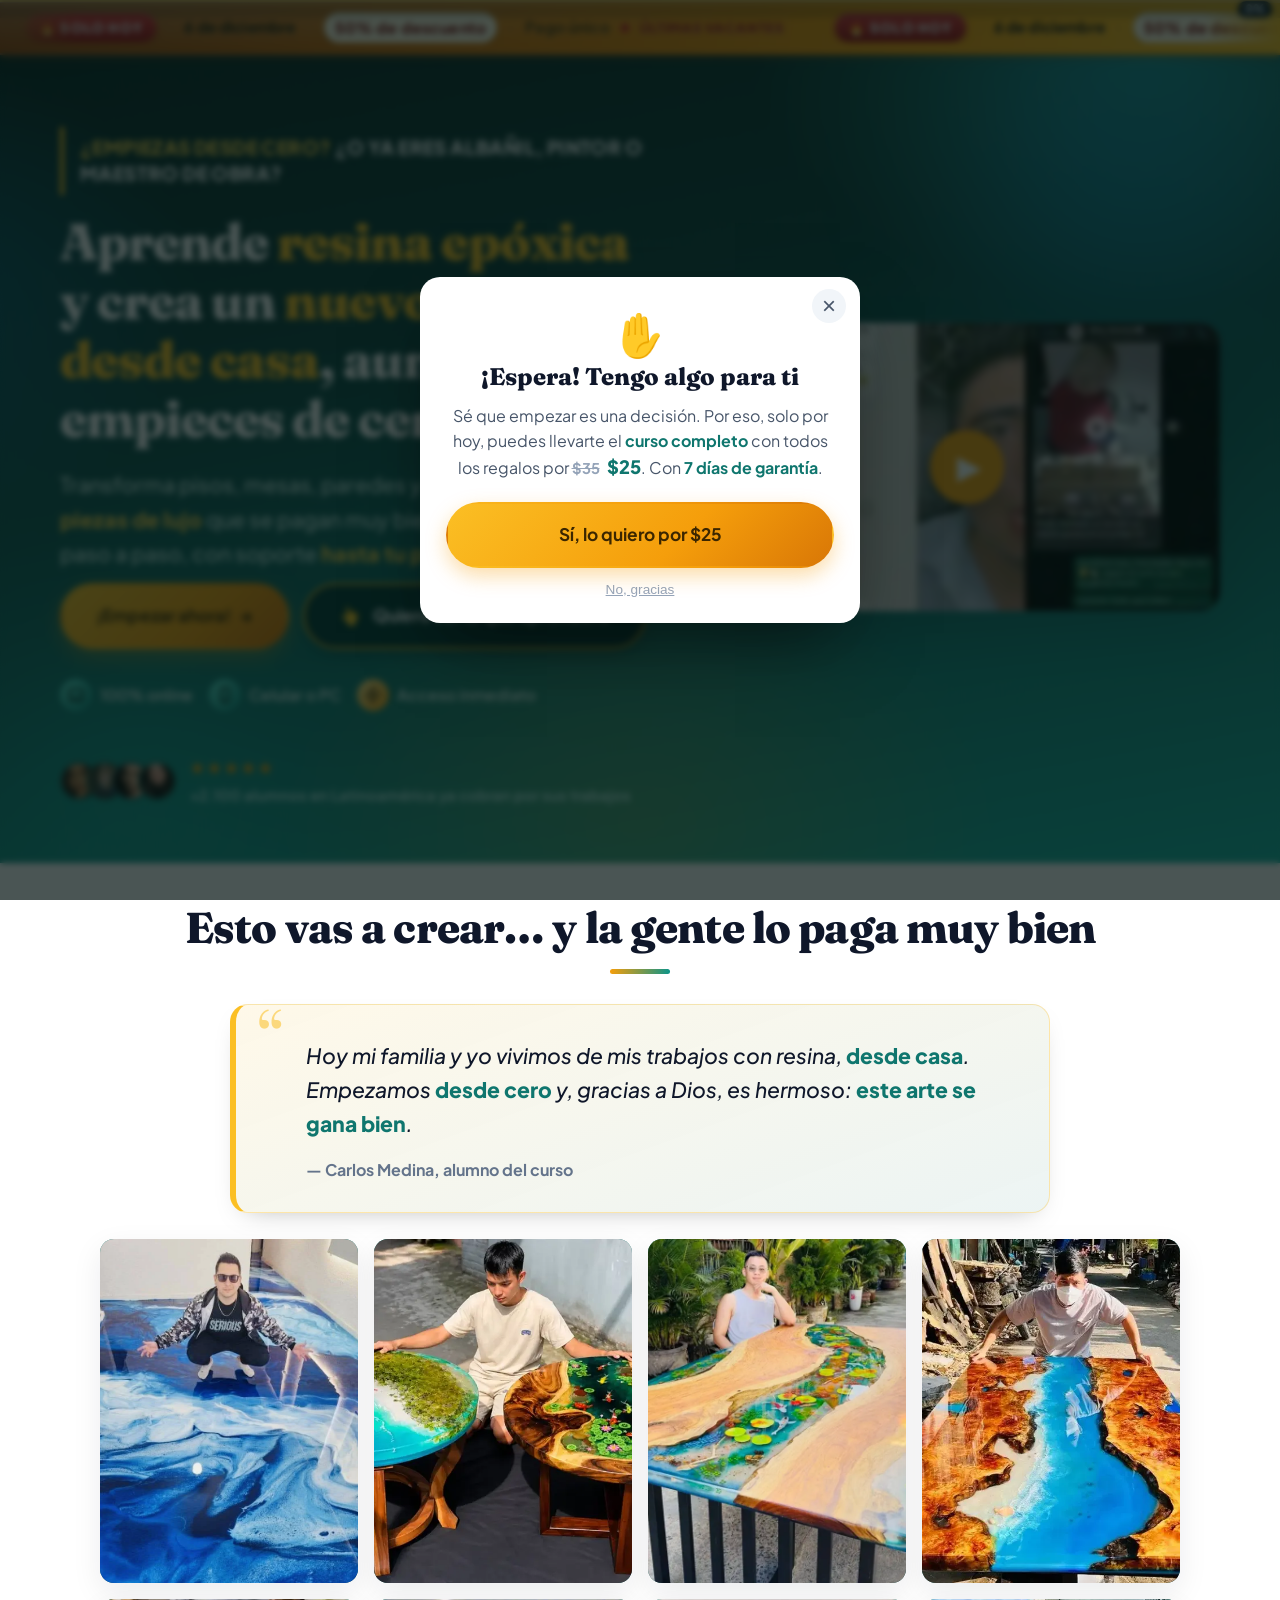
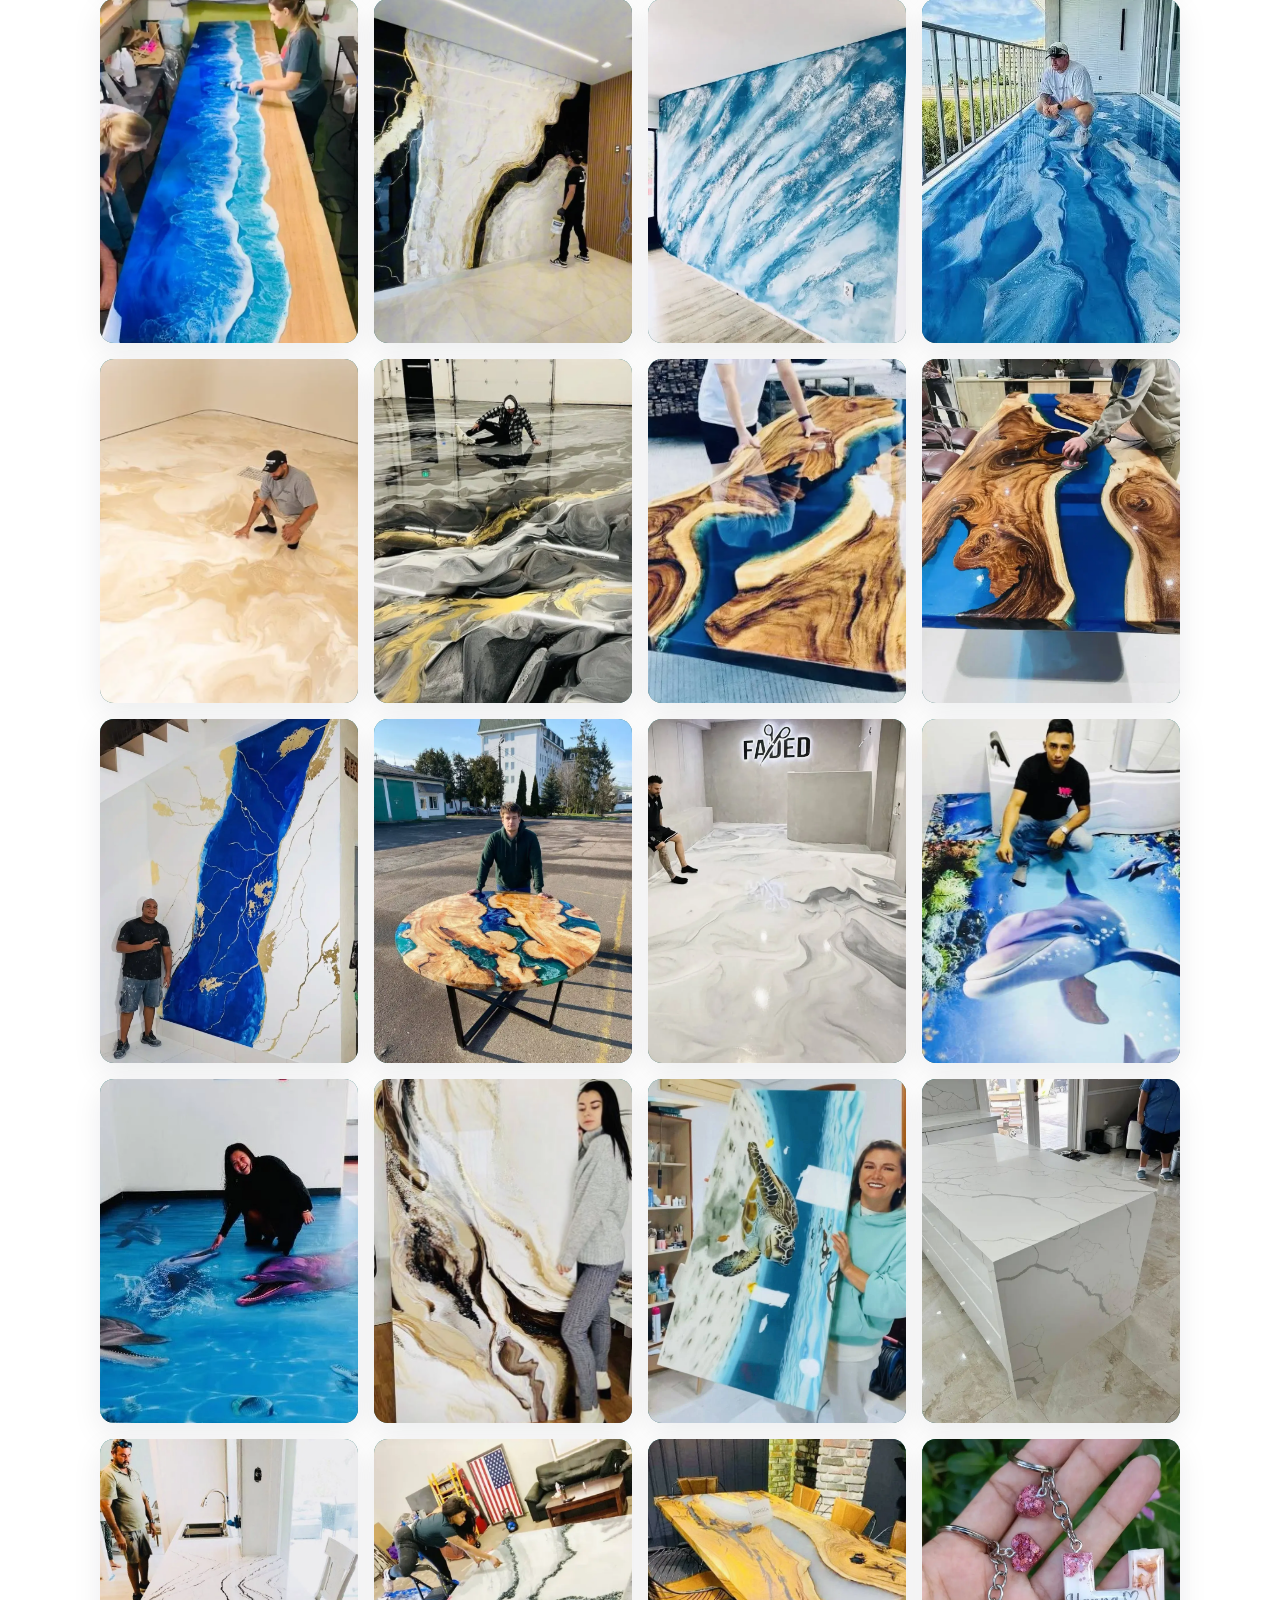
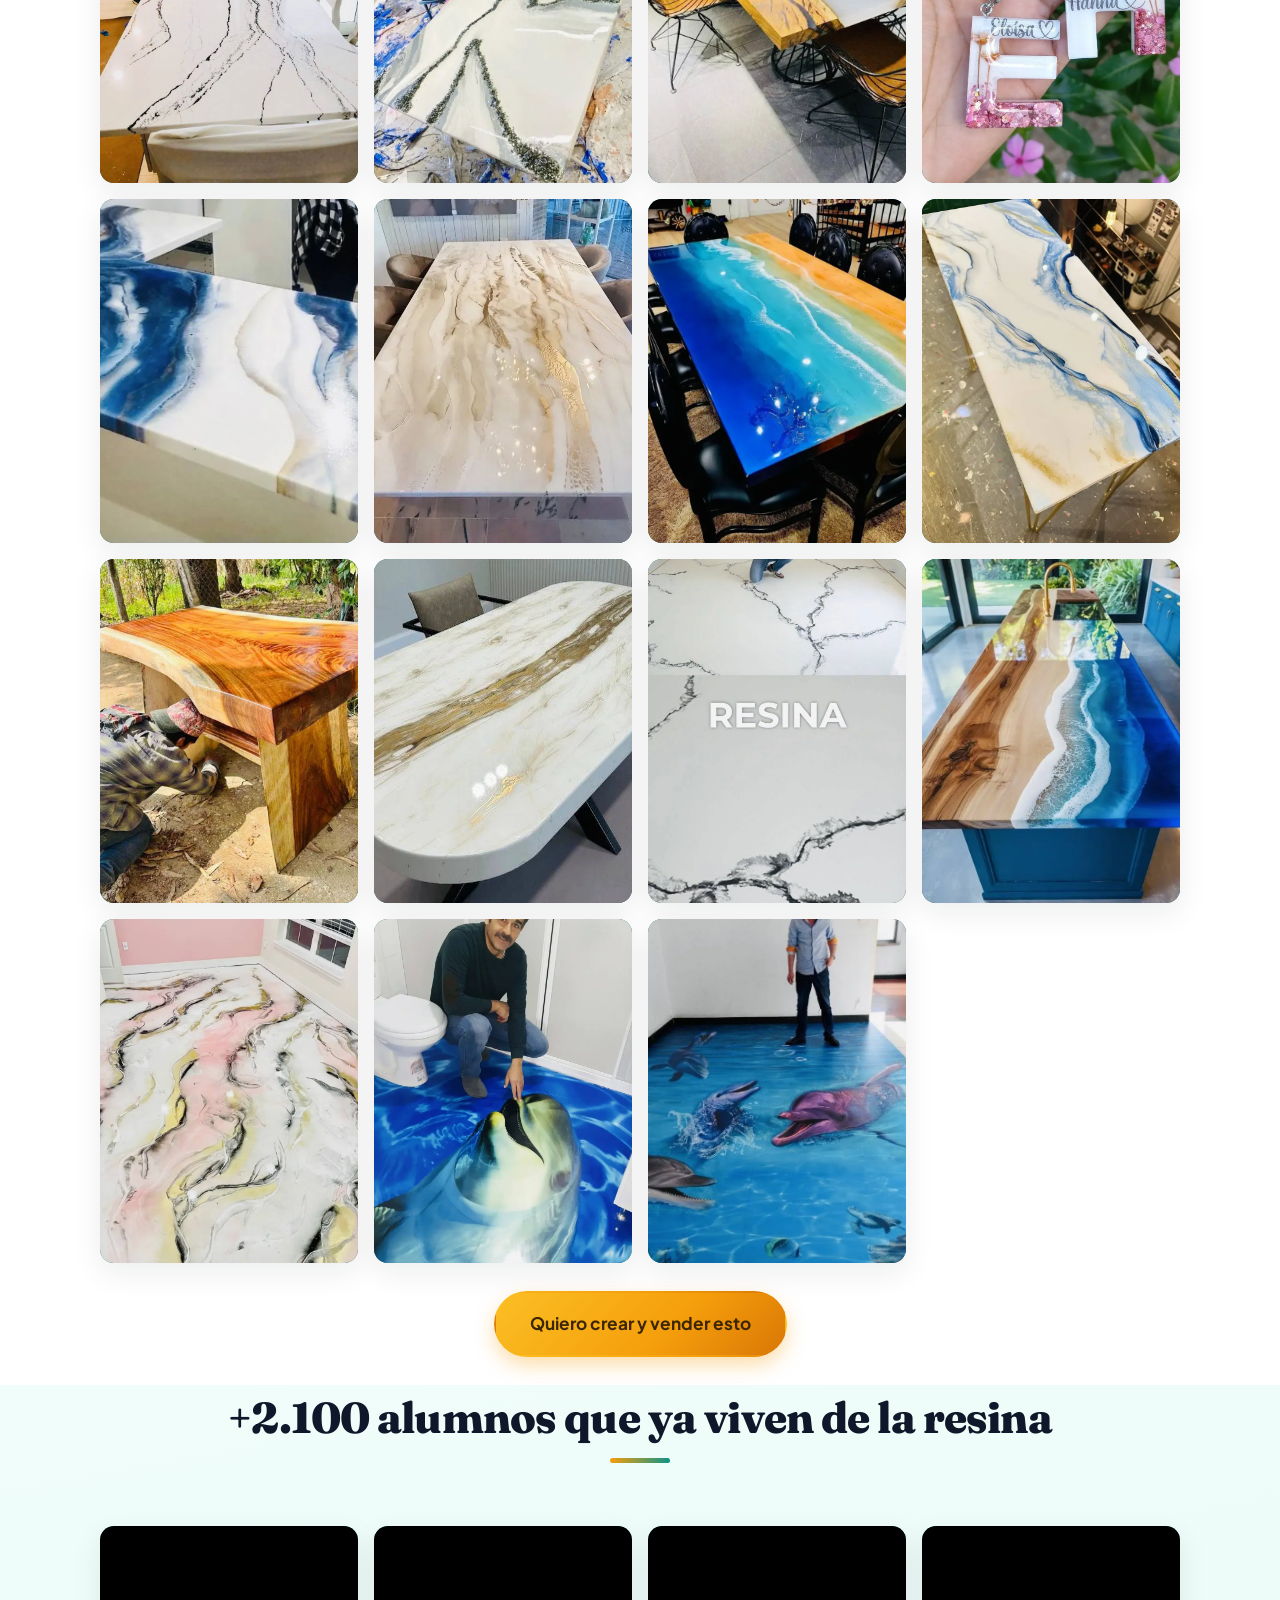
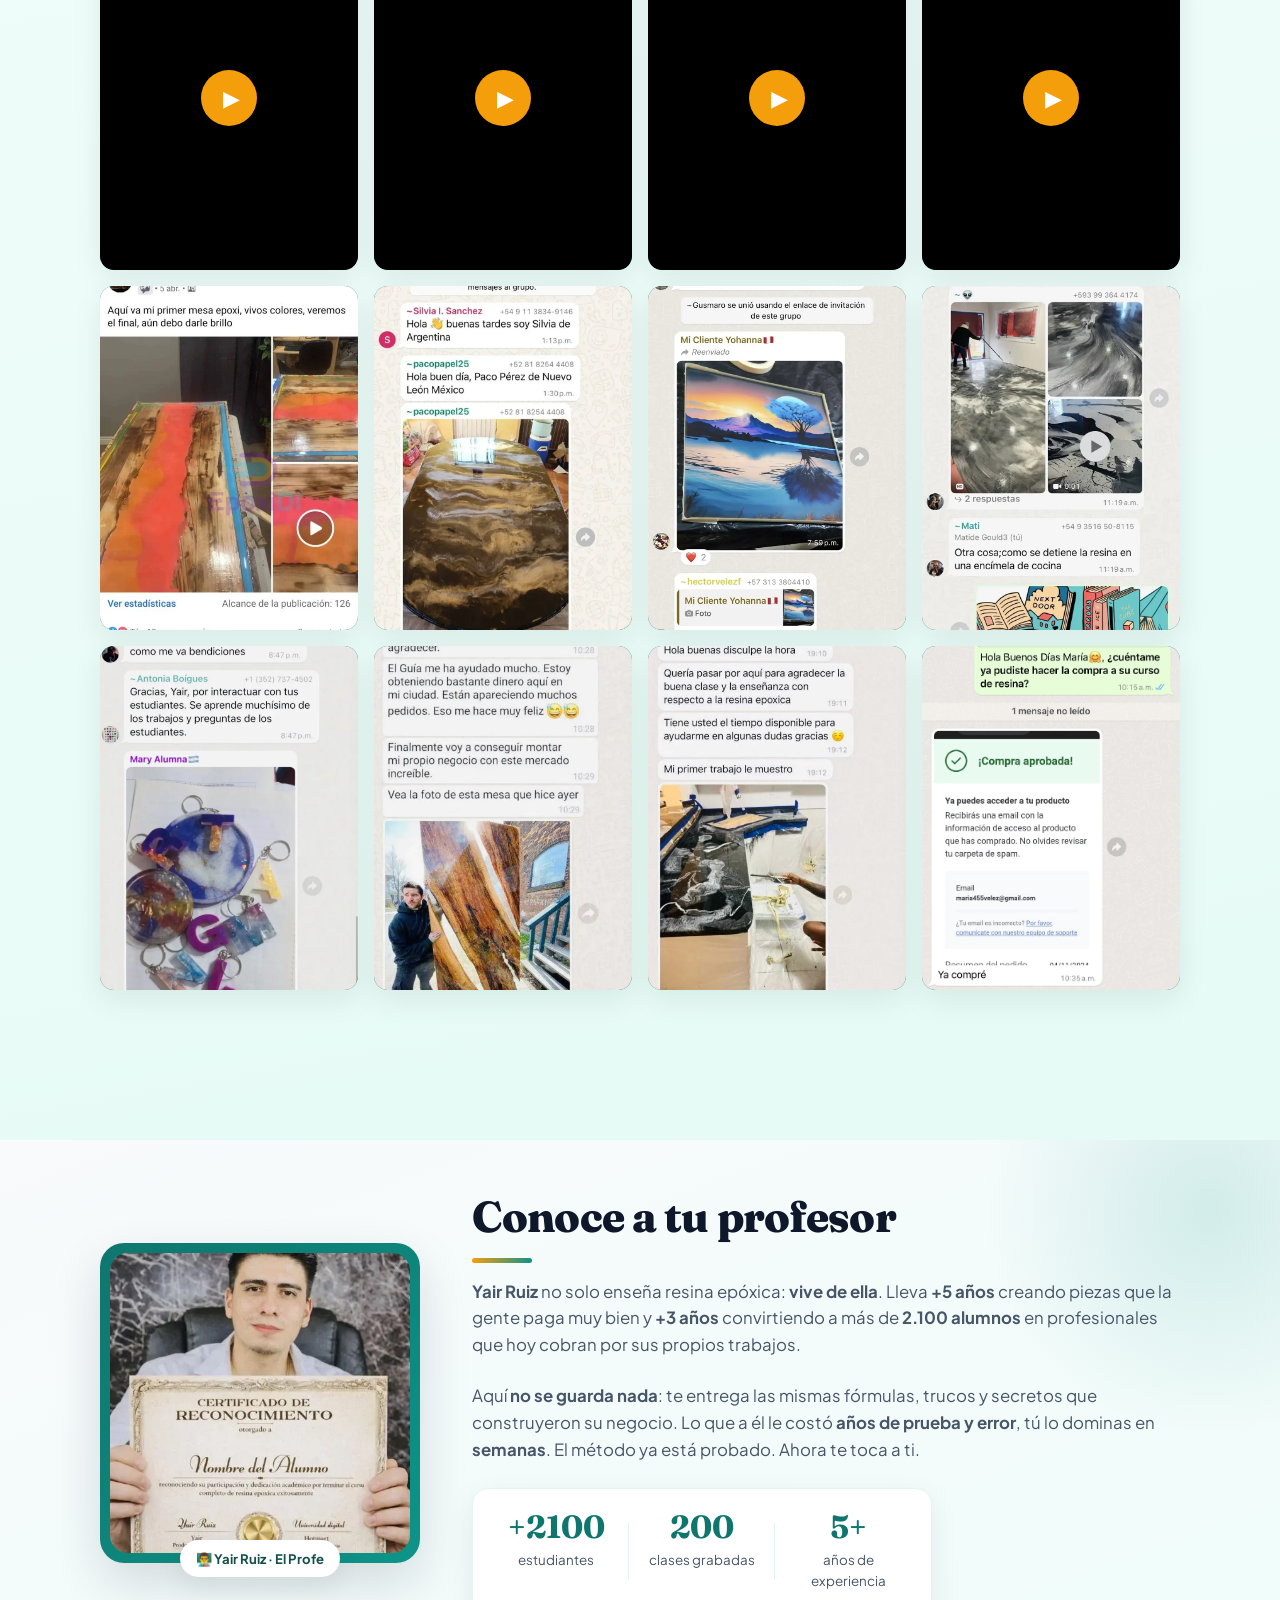
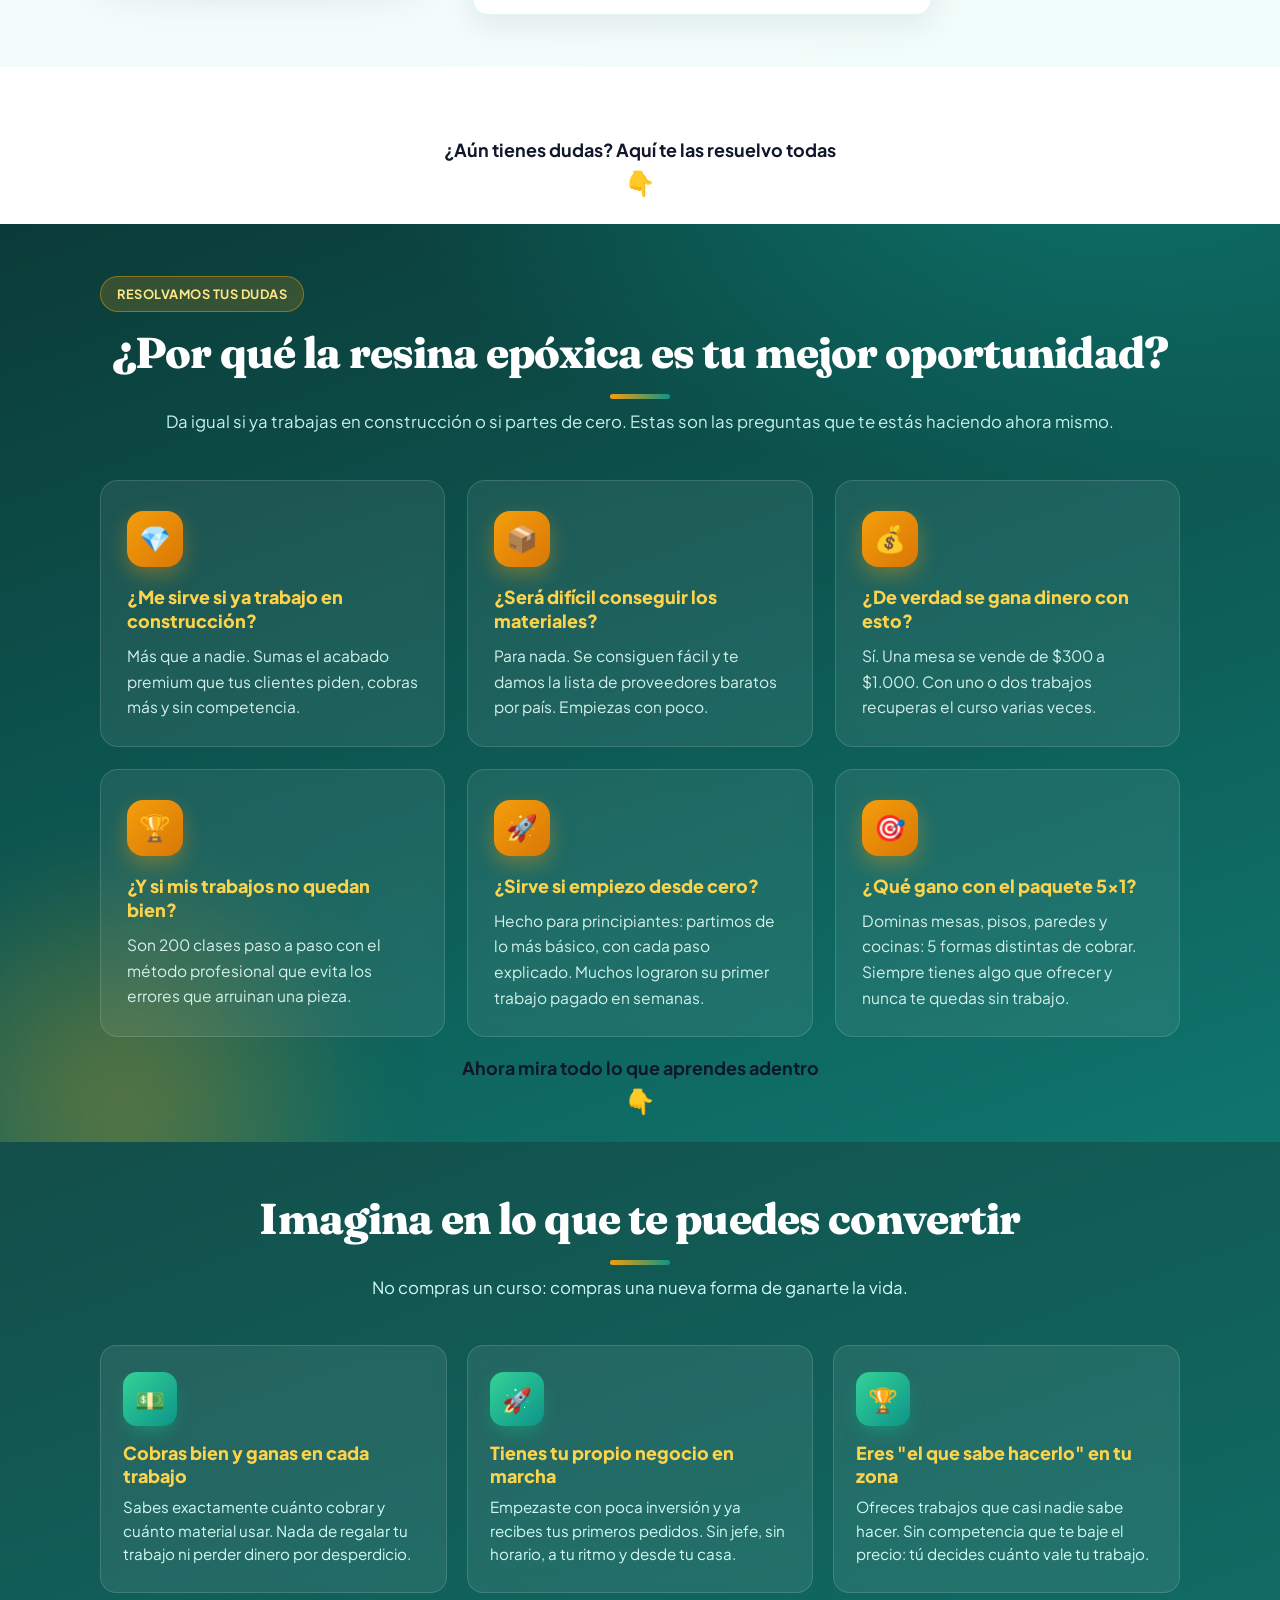
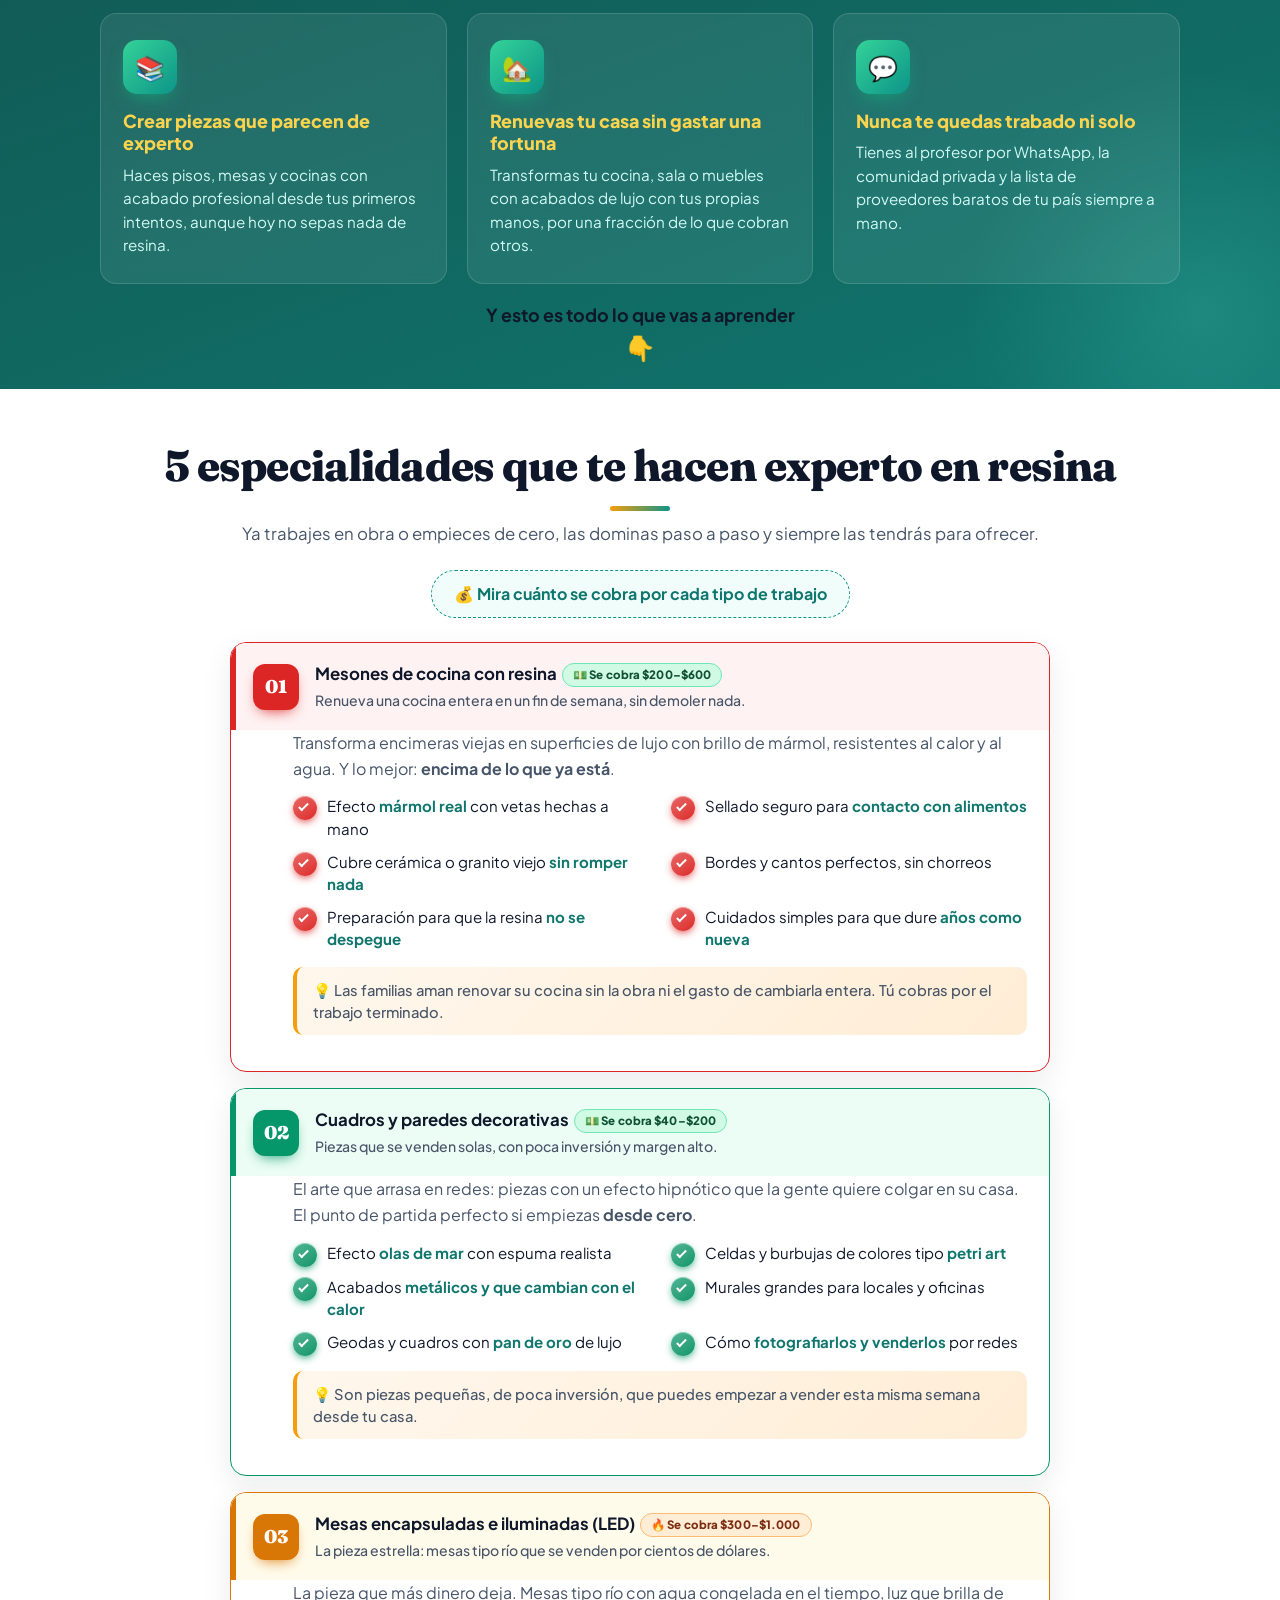
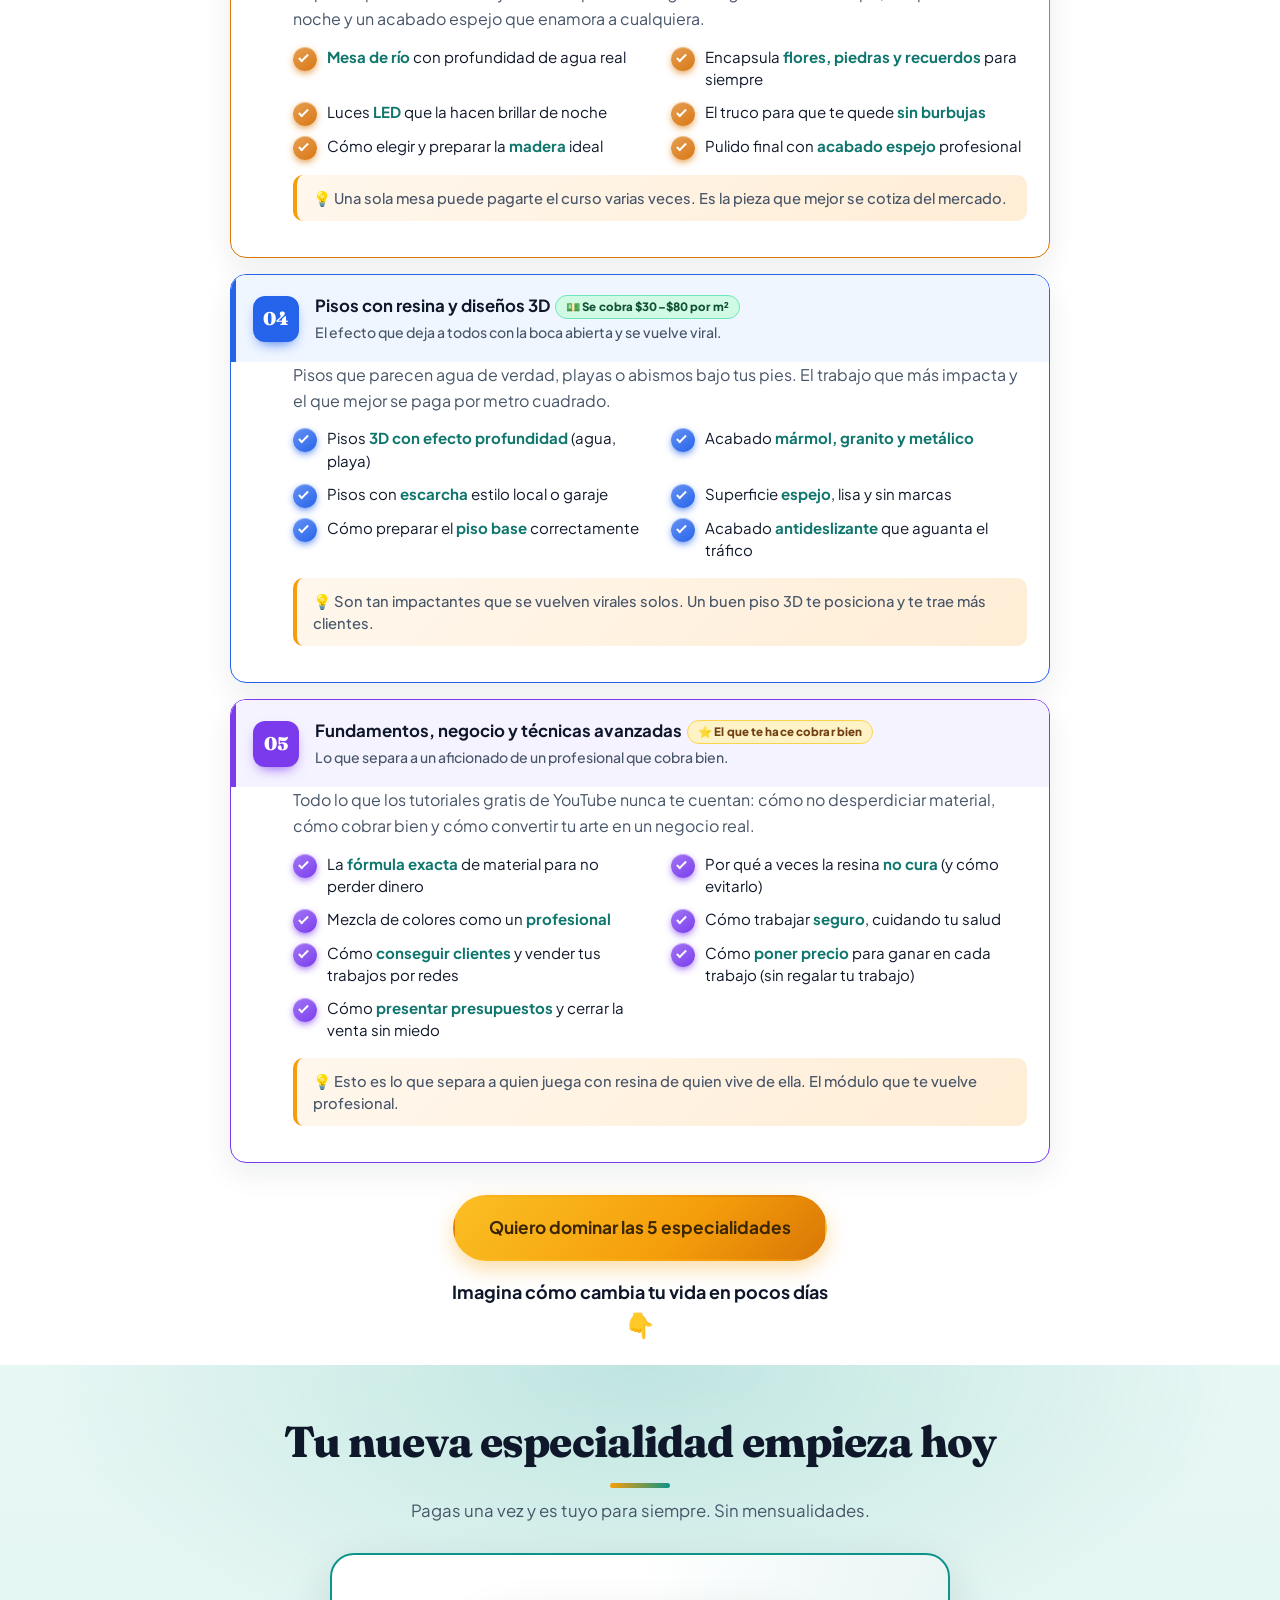
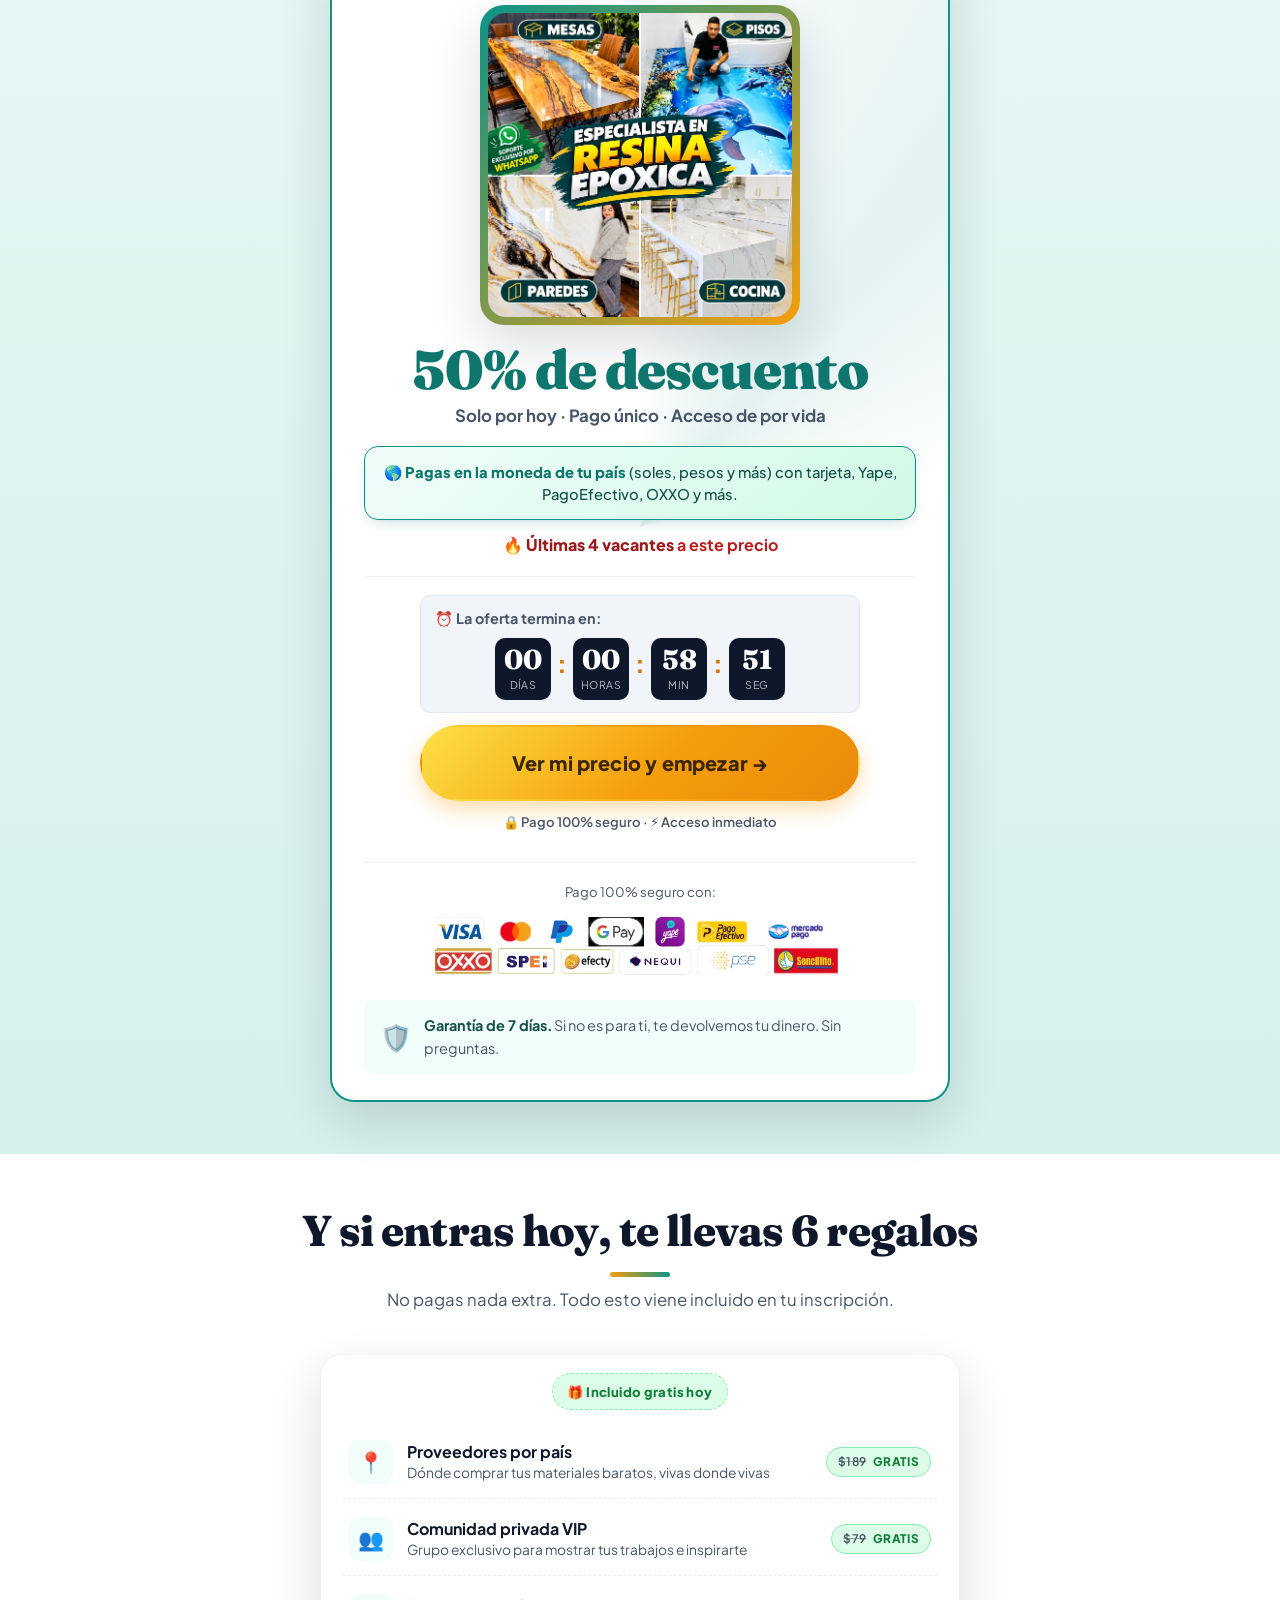
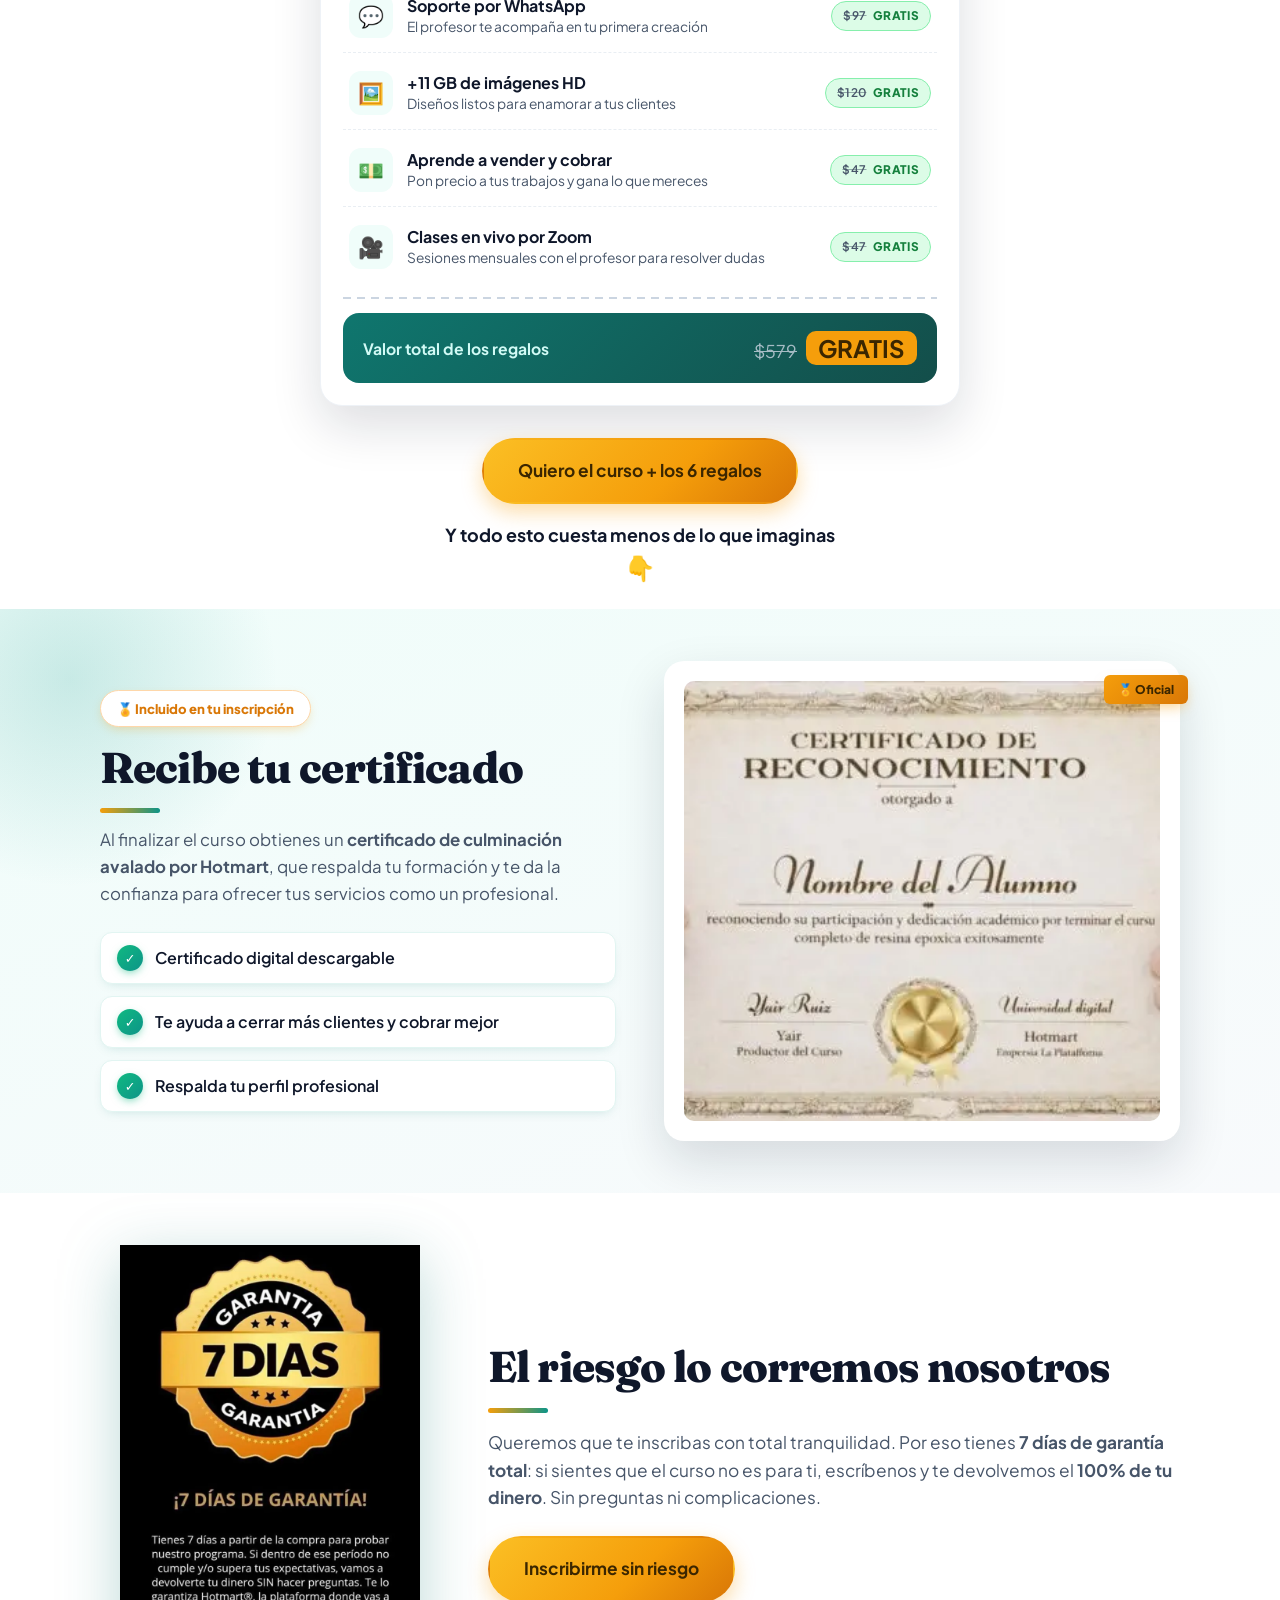
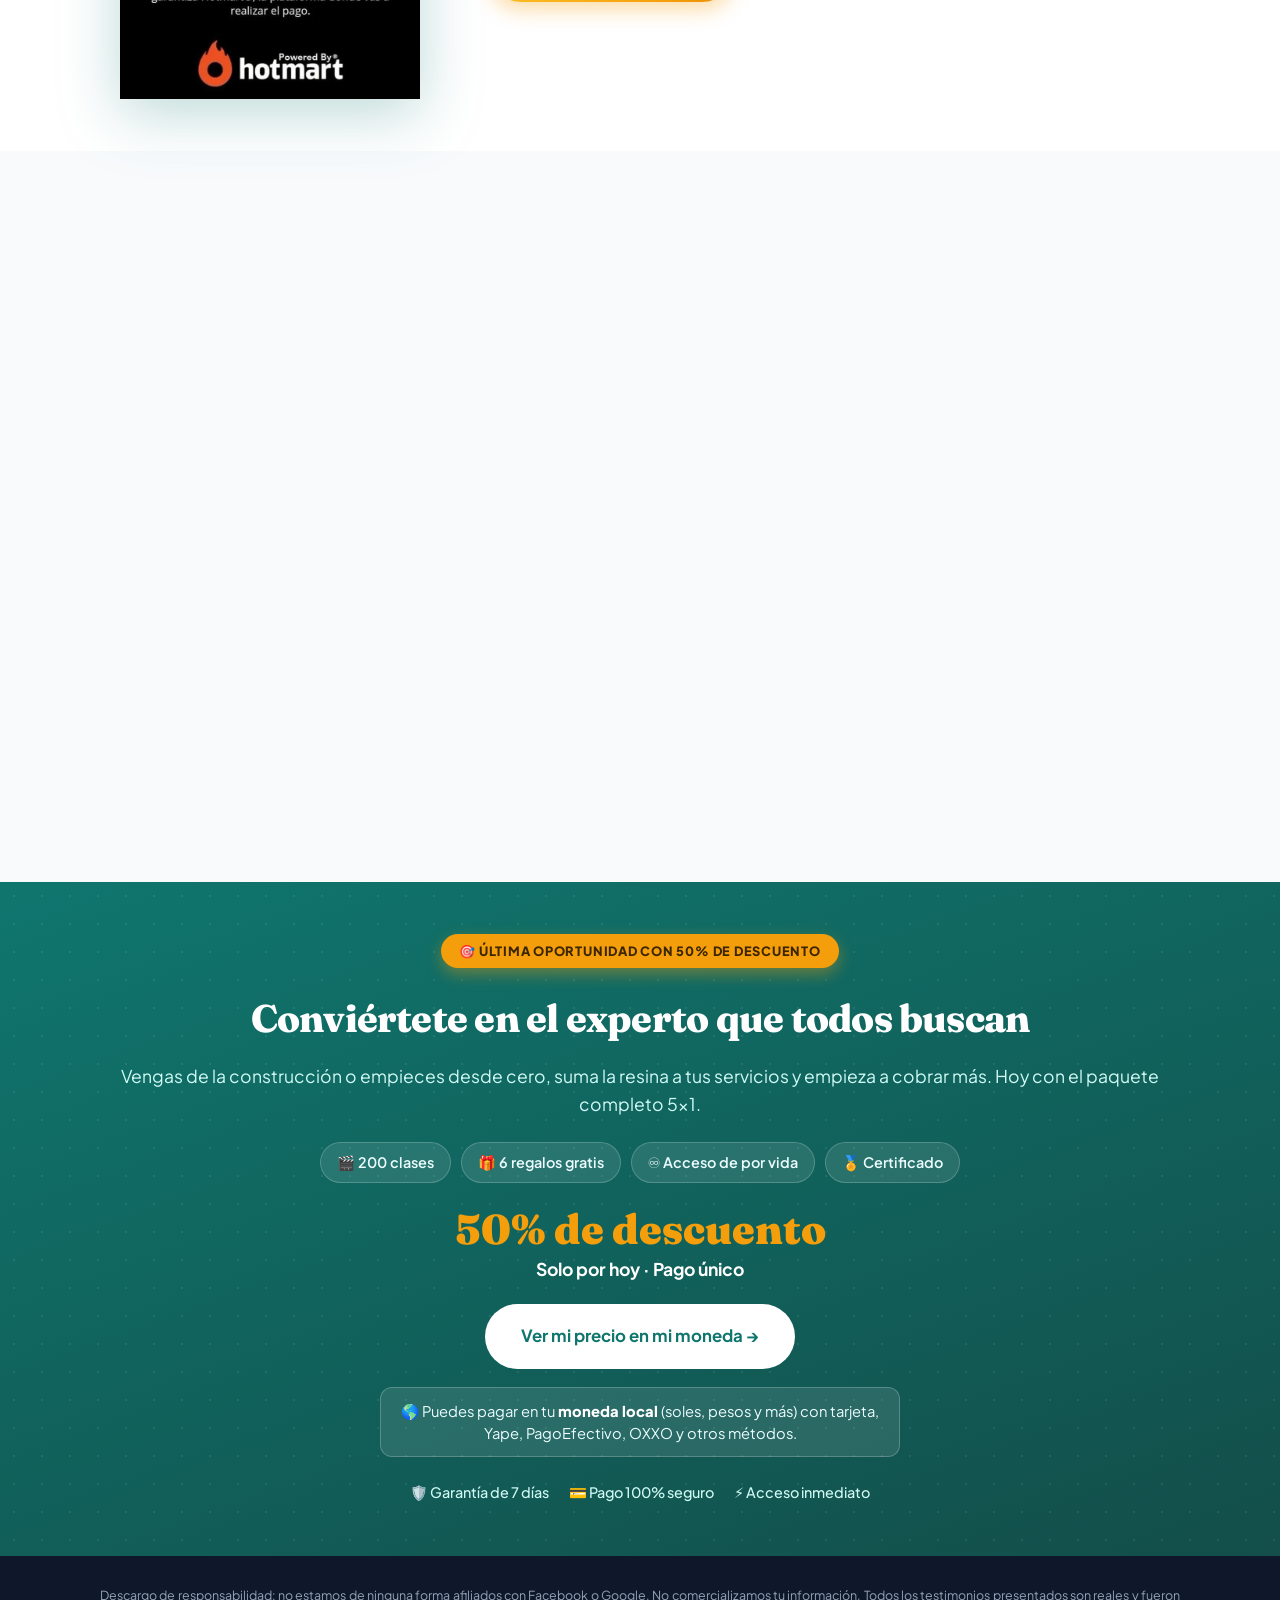
==== commit 47d44e46: "Testimonios: subtitulo menciona videos y mensajes; cache busting v20261116s2" ====
--- a/landing-resina/index.html
+++ b/landing-resina/index.html
@@ -38,7 +38,7 @@
   <link rel="preconnect" href="https://fonts.googleapis.com" />
   <link rel="preconnect" href="https://fonts.gstatic.com" crossorigin />
   <link href="https://fonts.googleapis.com/css2?family=Fraunces:opsz,wght@9..144,600;9..144,800;9..144,900&family=Plus+Jakarta+Sans:wght@400;500;600;700;800&display=swap" rel="stylesheet" />
-  <link rel="stylesheet" href="styles.css?v=20261116s1" />
+  <link rel="stylesheet" href="styles.css?v=20261116s2" />
   <!-- Precarga el poster del video del hero para que el espacio se vea lleno al instante -->
   <link rel="preload" as="image" href="img/hero-video-poster.webp" fetchpriority="high" />
   <!-- Precarga las primeras imagenes de la galeria para que aparezcan al instante (la galeria va arriba) -->
@@ -260,7 +260,7 @@
     <section class="section testimonials" id="opiniones" aria-labelledby="test-title">
       <div class="container">
         <h2 id="test-title" class="section-title" data-reveal>+2.100 alumnos que ya viven de la resina</h2>
-        <p class="section-sub" data-reveal>Mensajes reales de alumnos que ya recuperaron la inversión y hoy cobran por sus trabajos.</p>
+        <p class="section-sub" data-reveal>Videos y mensajes reales de alumnos que ya recuperaron la inversión y hoy cobran por sus trabajos.</p>
 
         <!-- ===== MOSAICO DE TESTIMONIOS: primero videos, luego capturas de WhatsApp ===== -->
         <div class="gallery-grid wa-grid" id="waGrid">
@@ -1005,7 +1005,7 @@
 
   <!-- SDK de Vimeo: permite controlar la reproducción desde nuestro propio botón/capa -->
   <script src="https://player.vimeo.com/api/player.js"></script>
-  <script src="script.js?v=20261116s1" defer></script>
+  <script src="script.js?v=20261116s2" defer></script>
 
   <!-- ===== DATOS ESTRUCTURADOS (Schema.org) para SEO ===== -->
   <script type="application/ld+json">
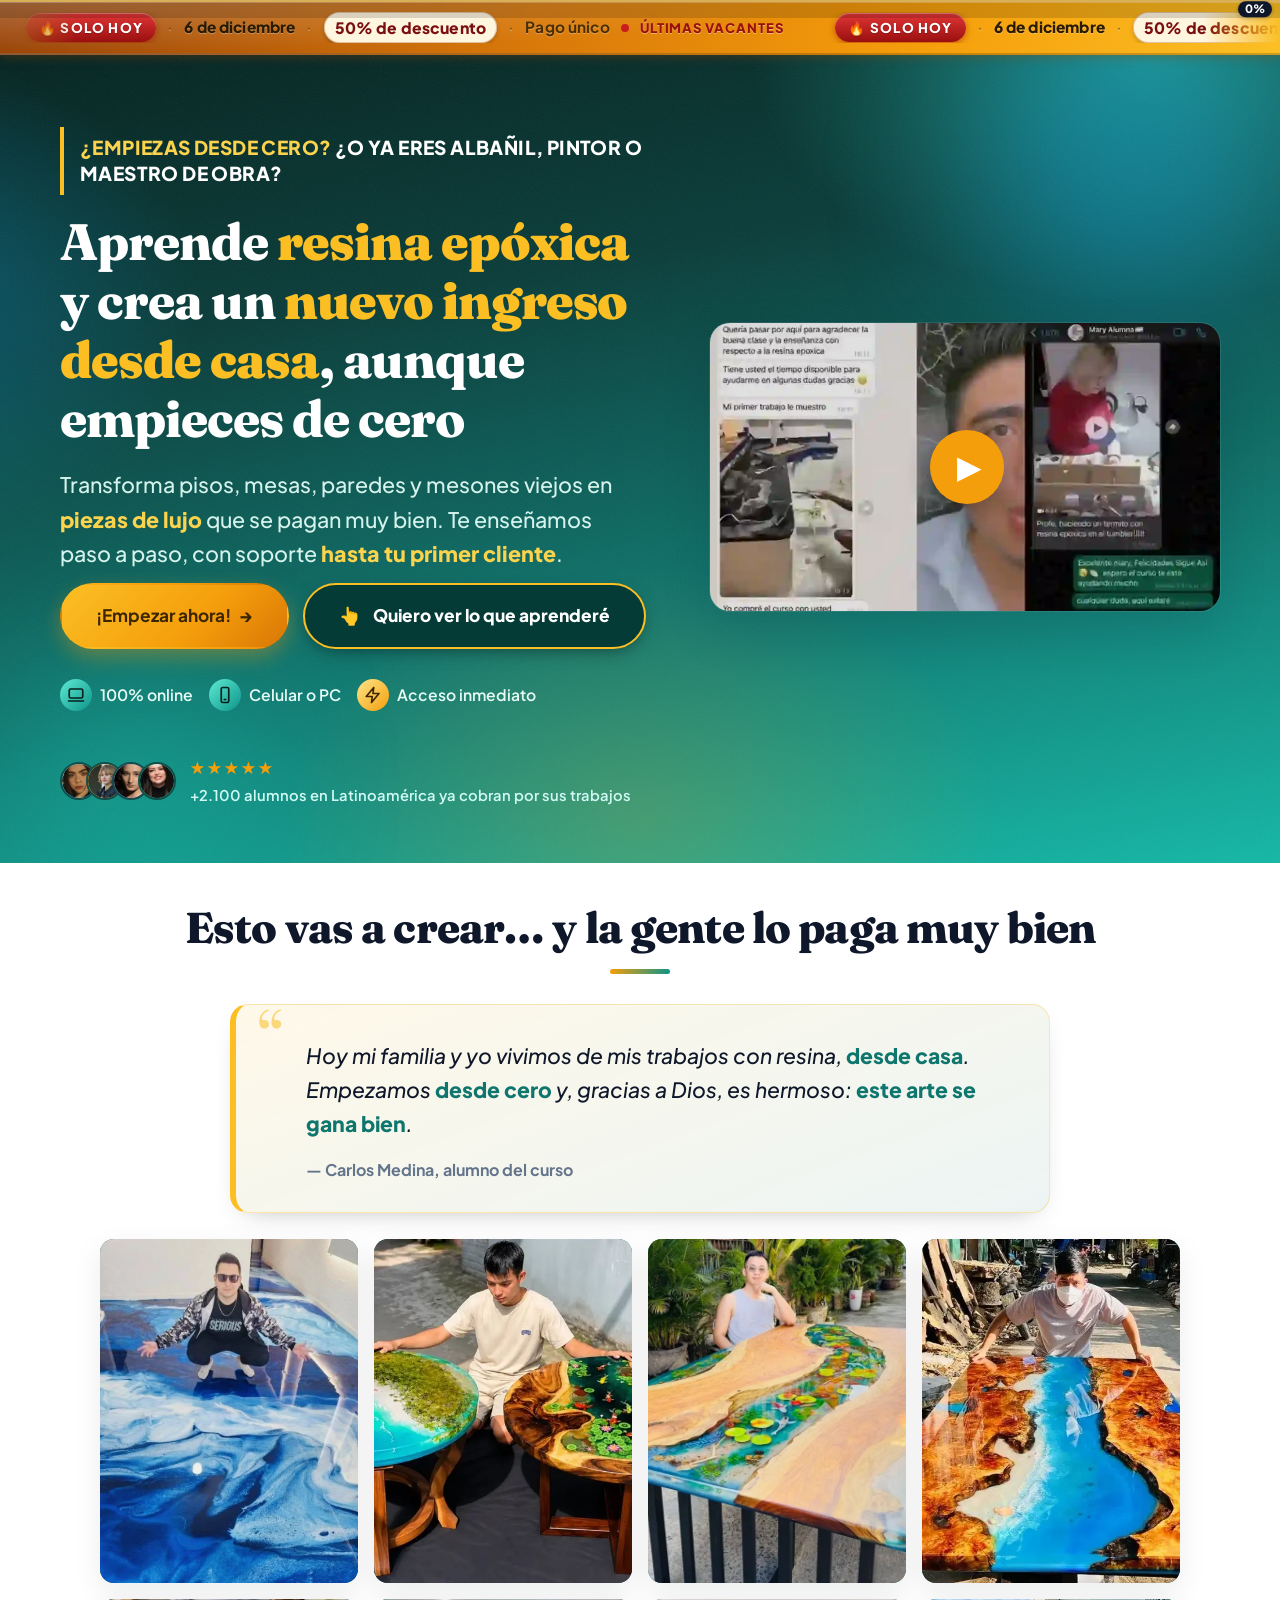
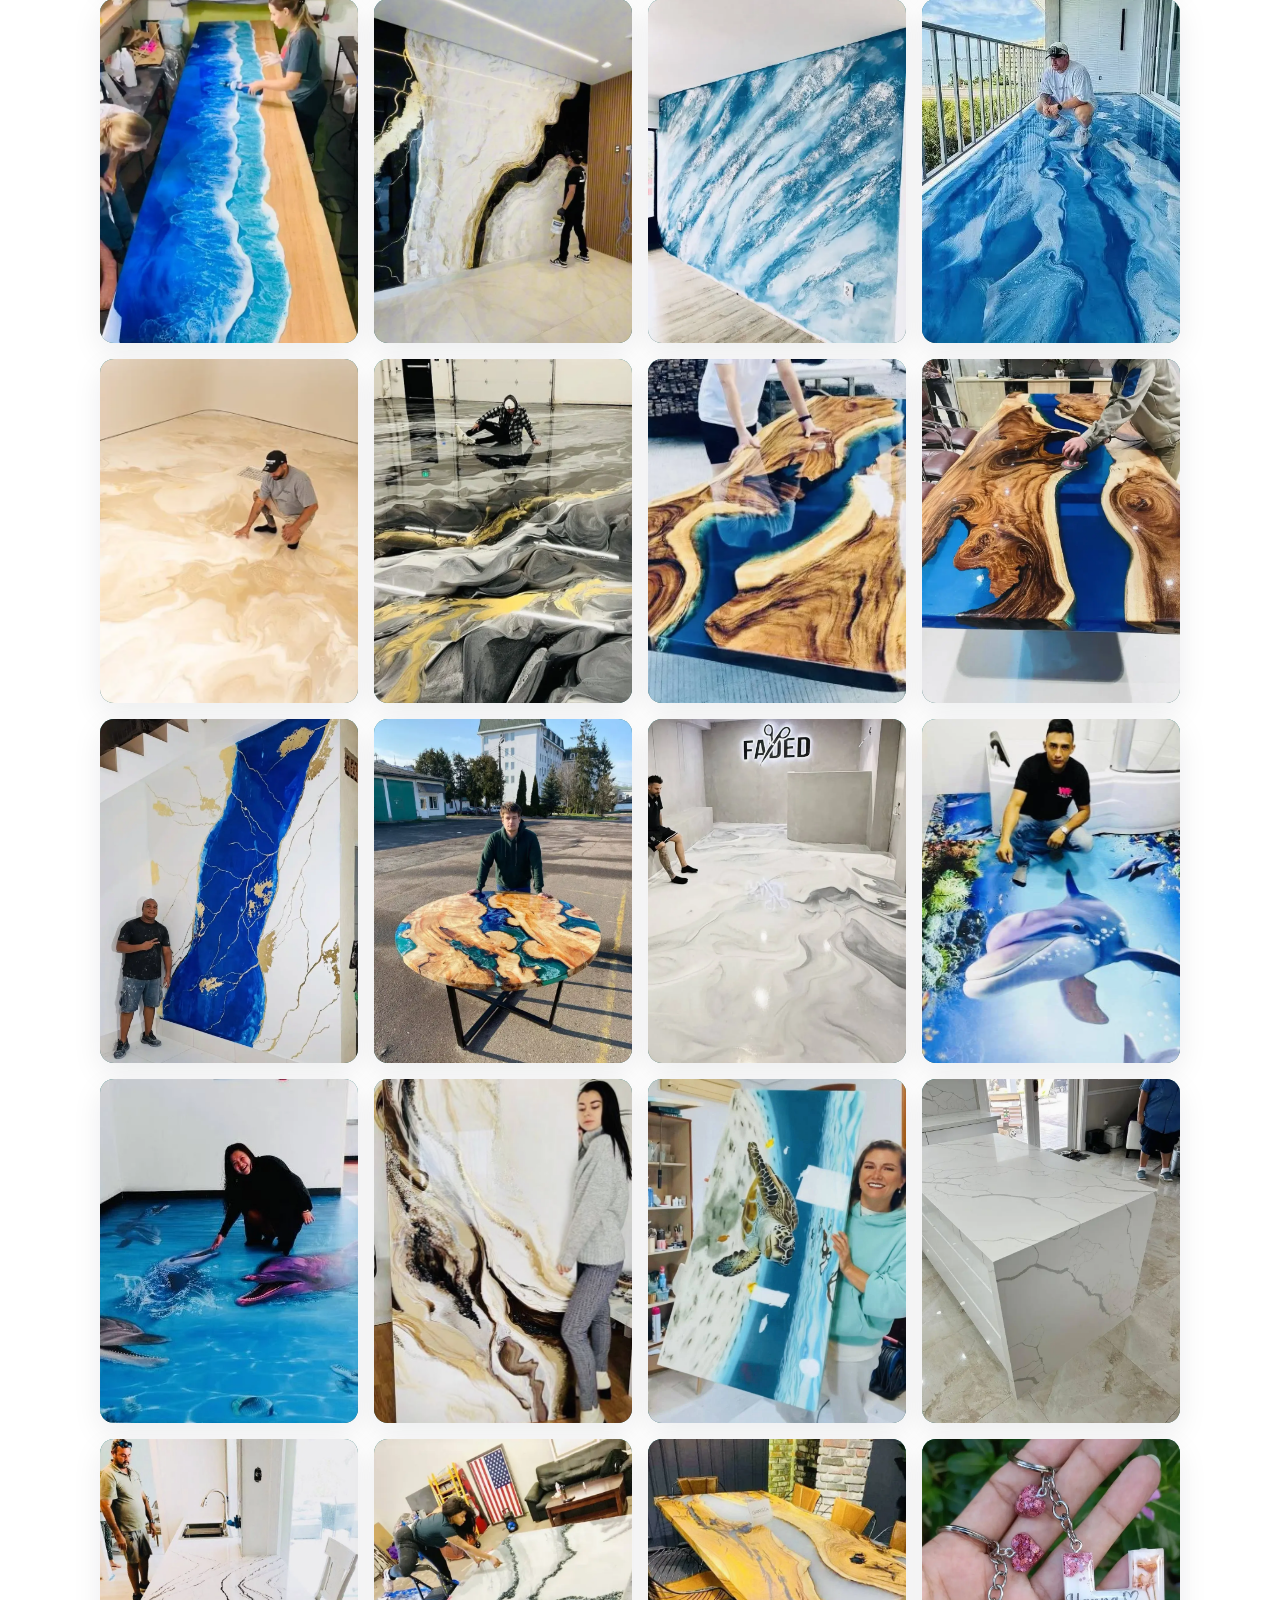
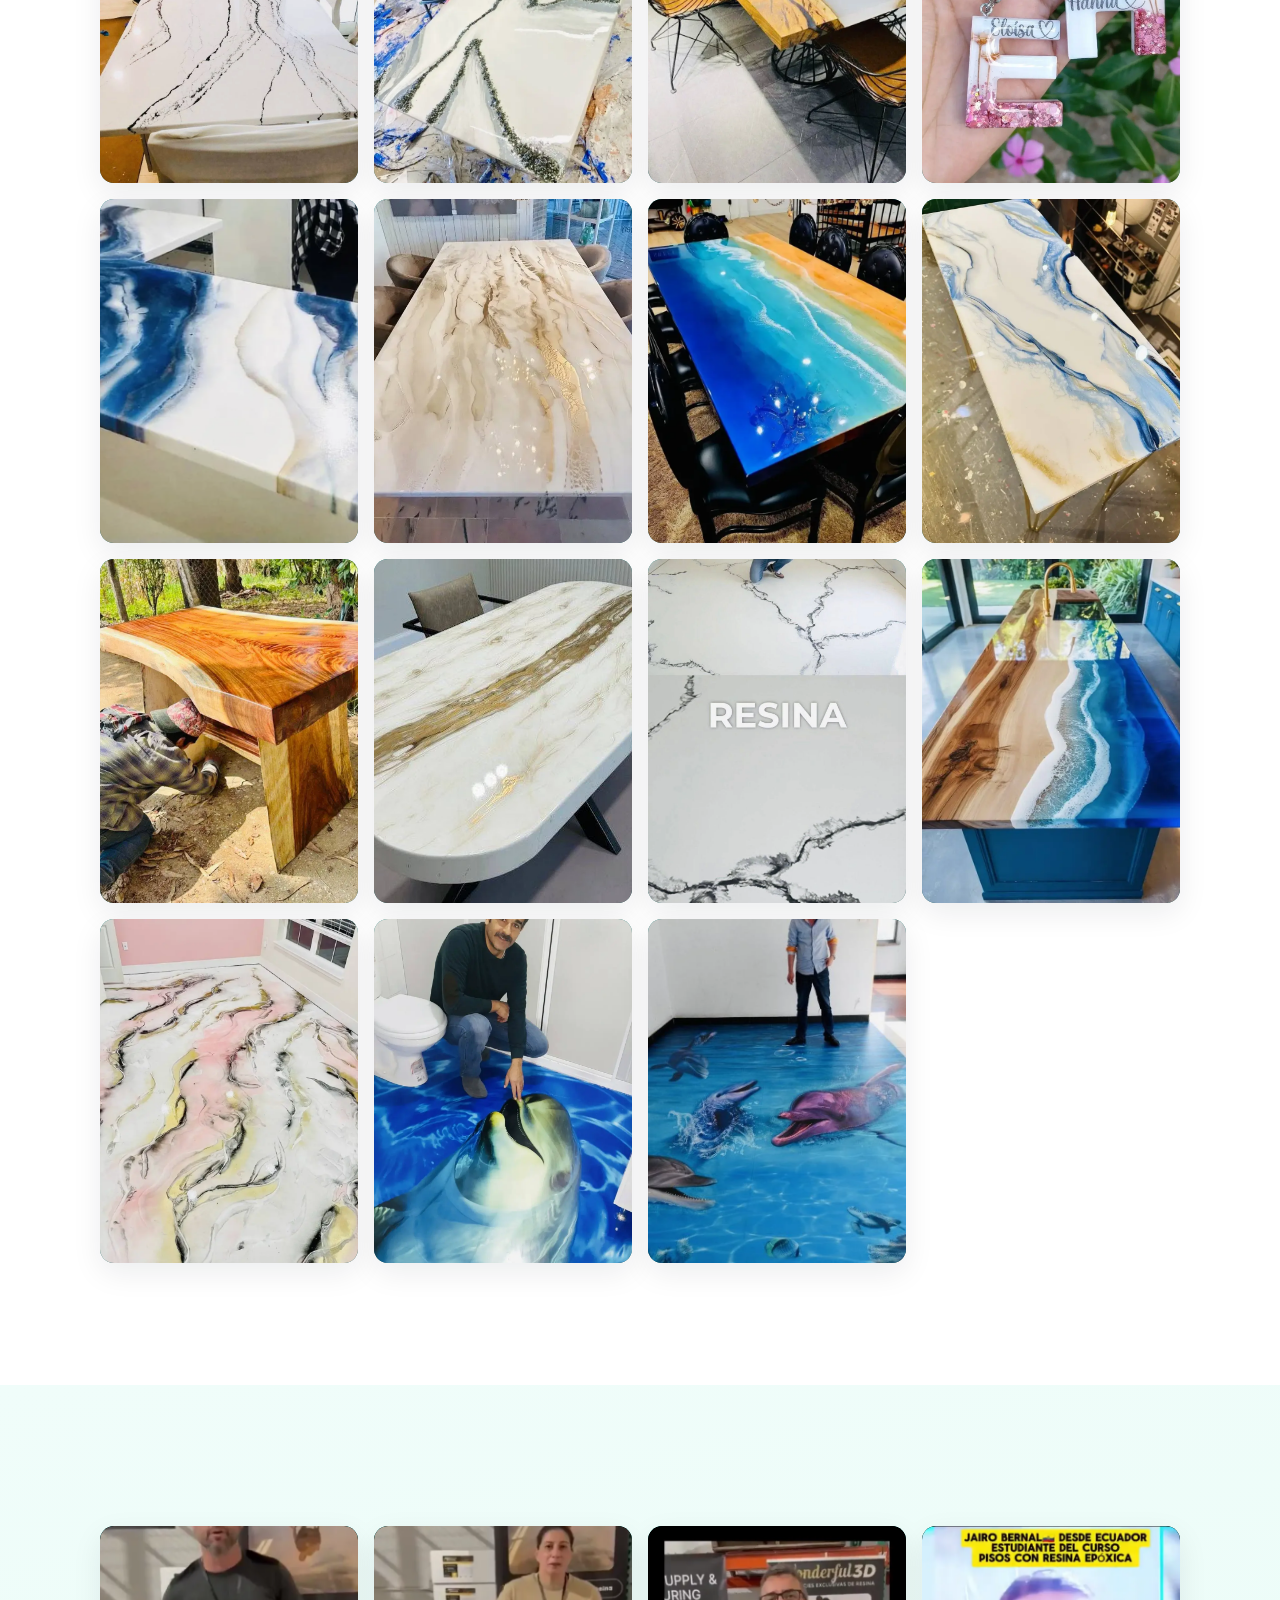
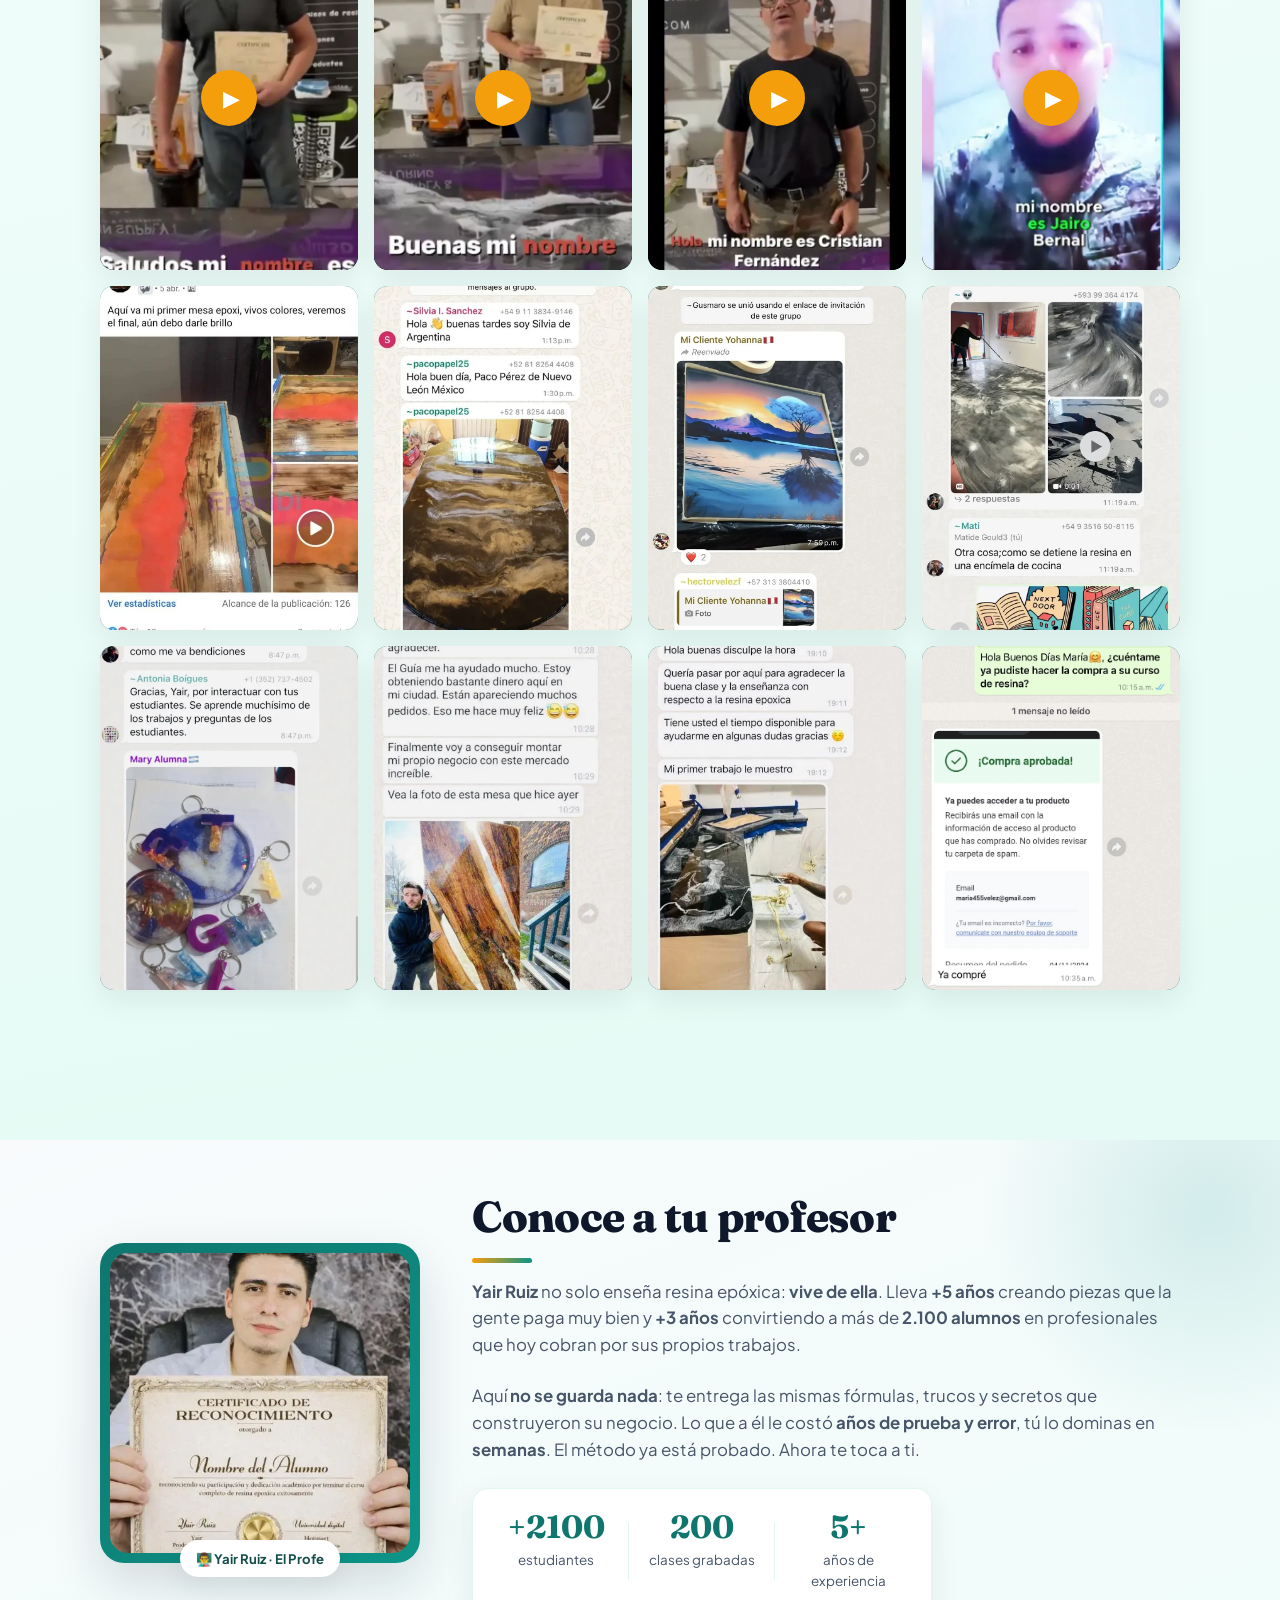
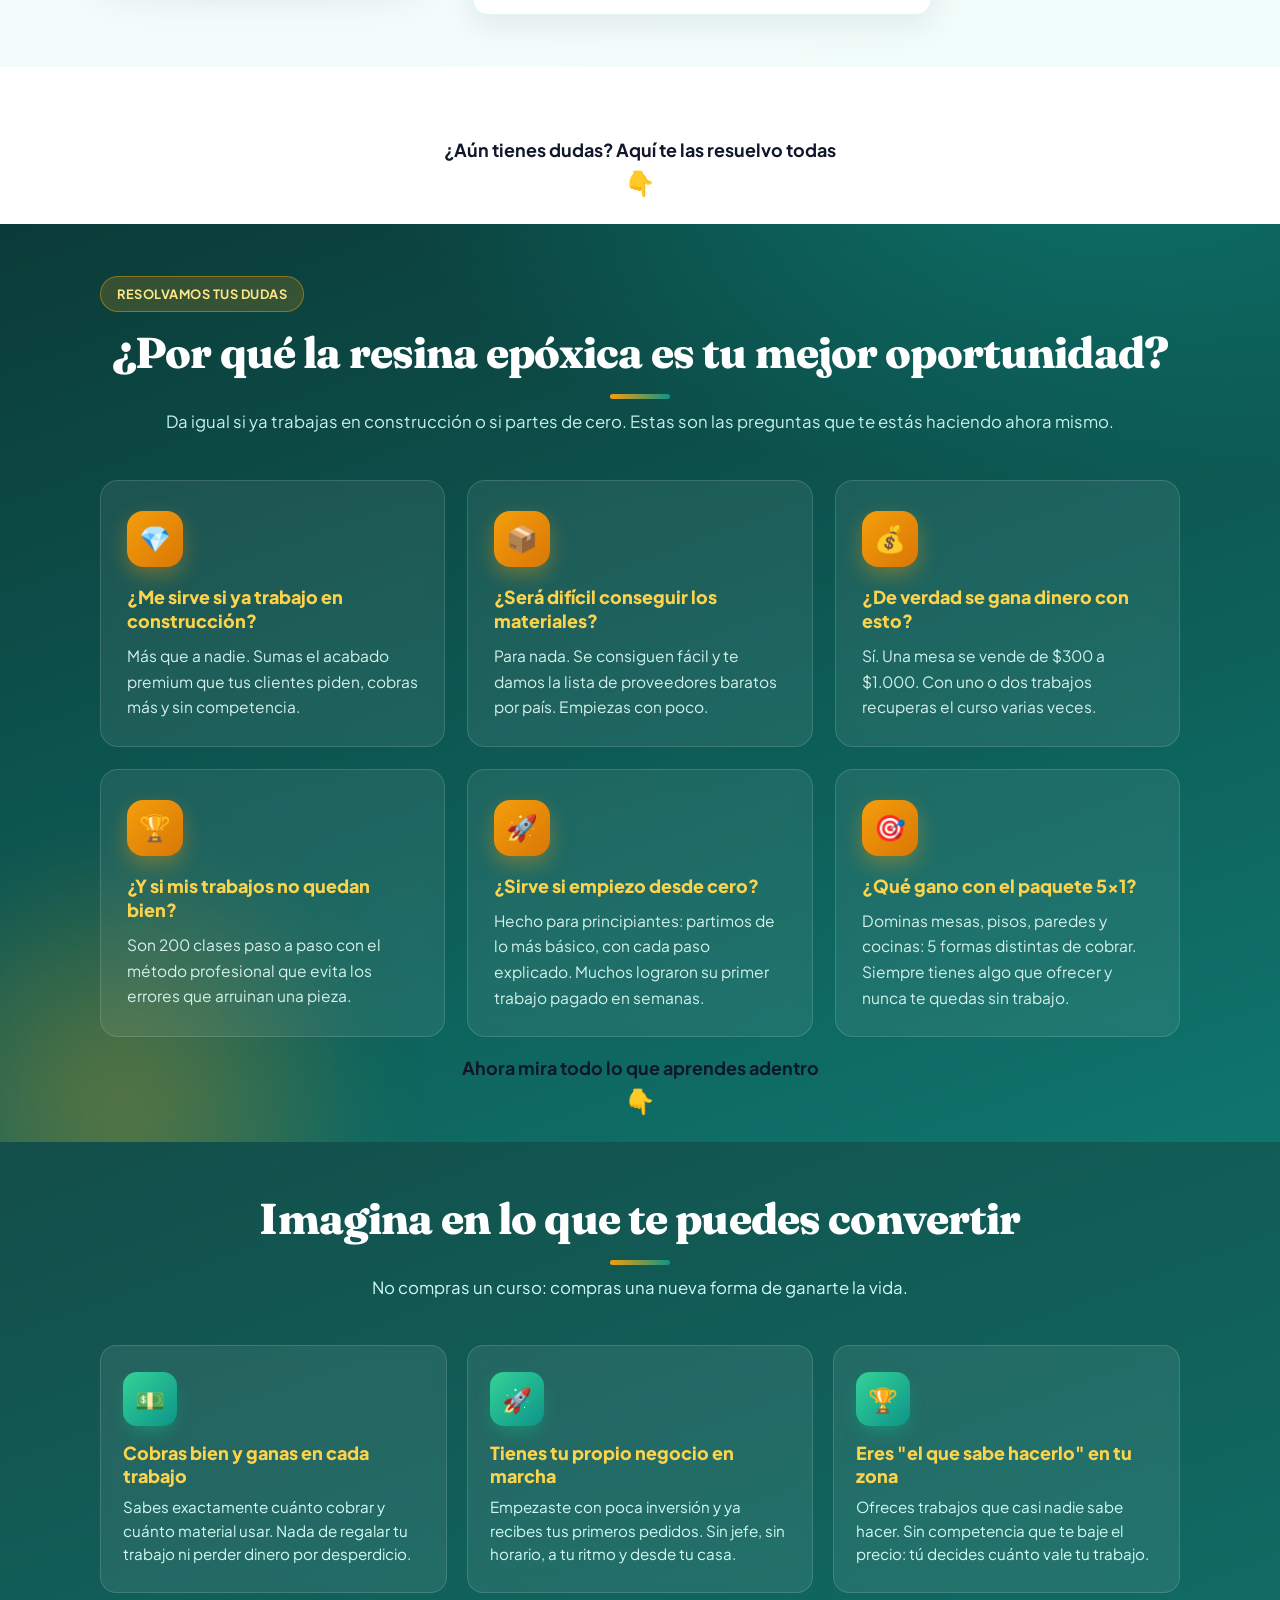
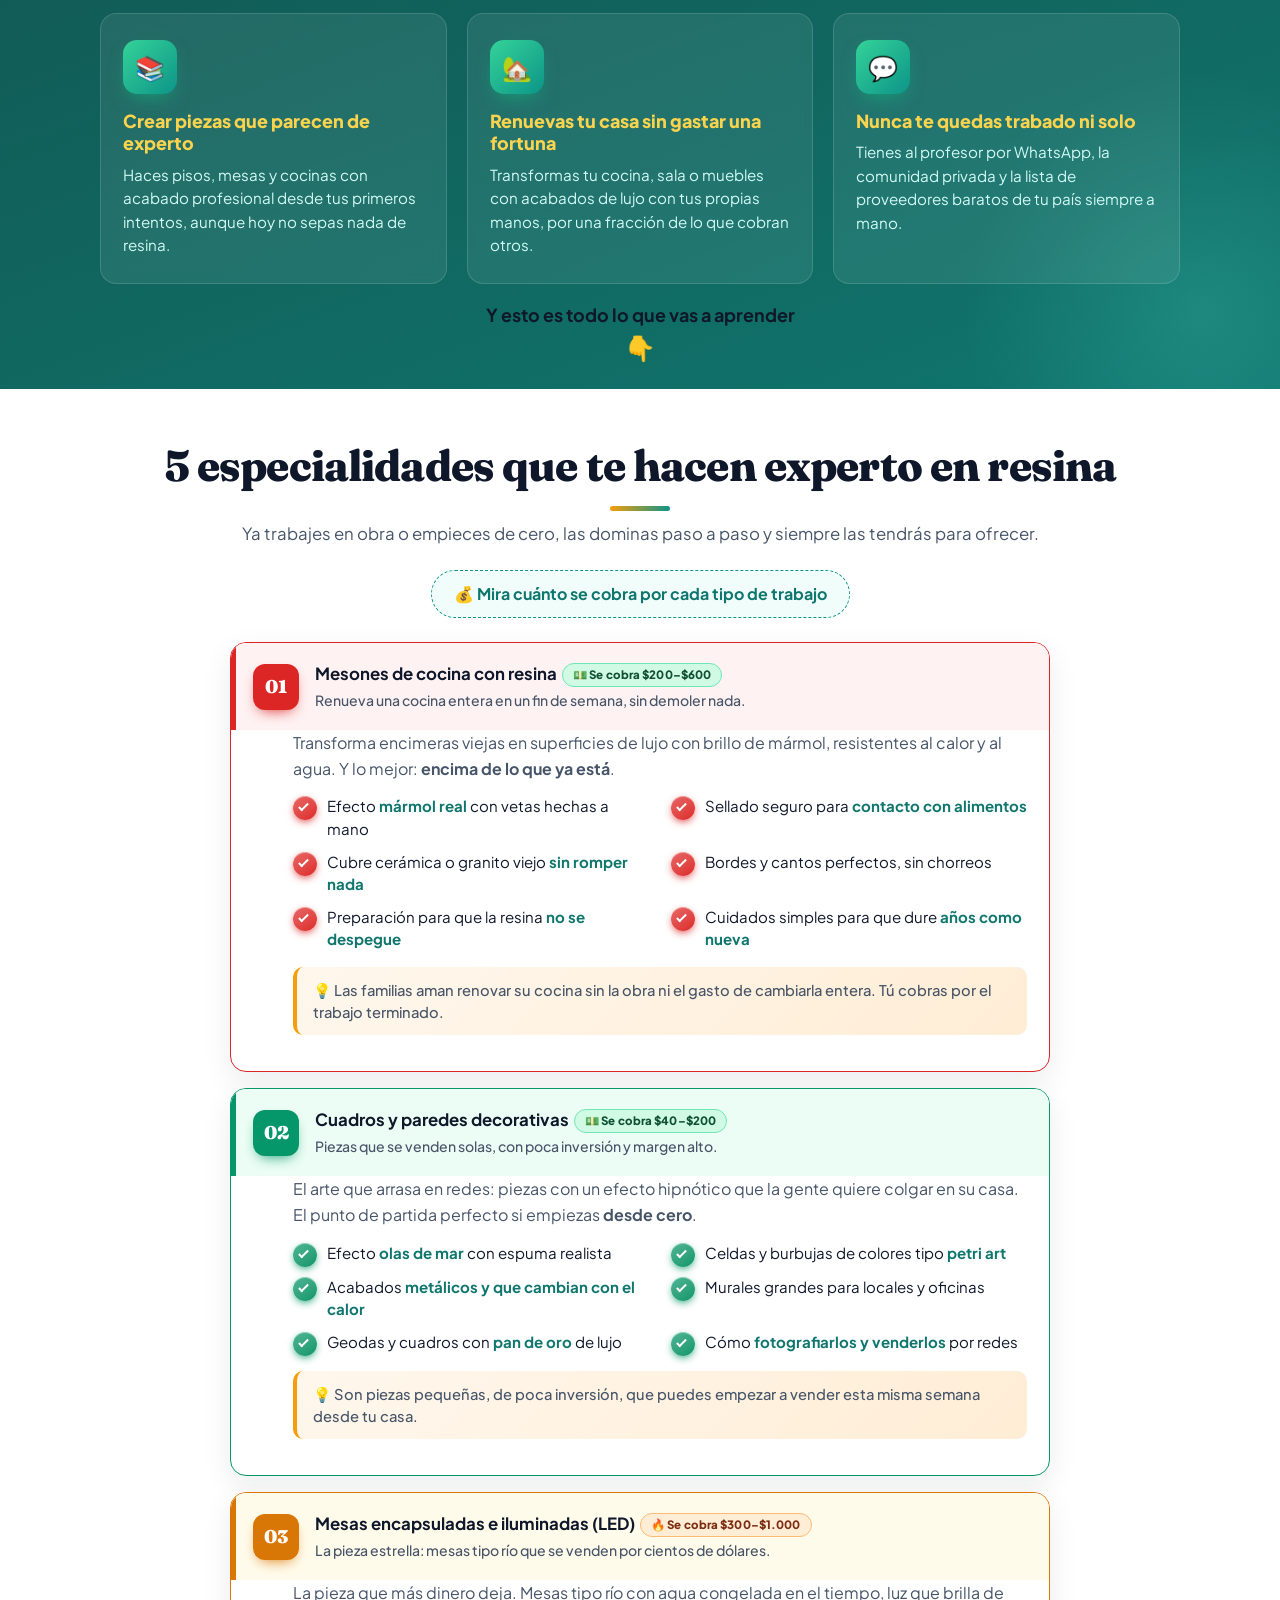
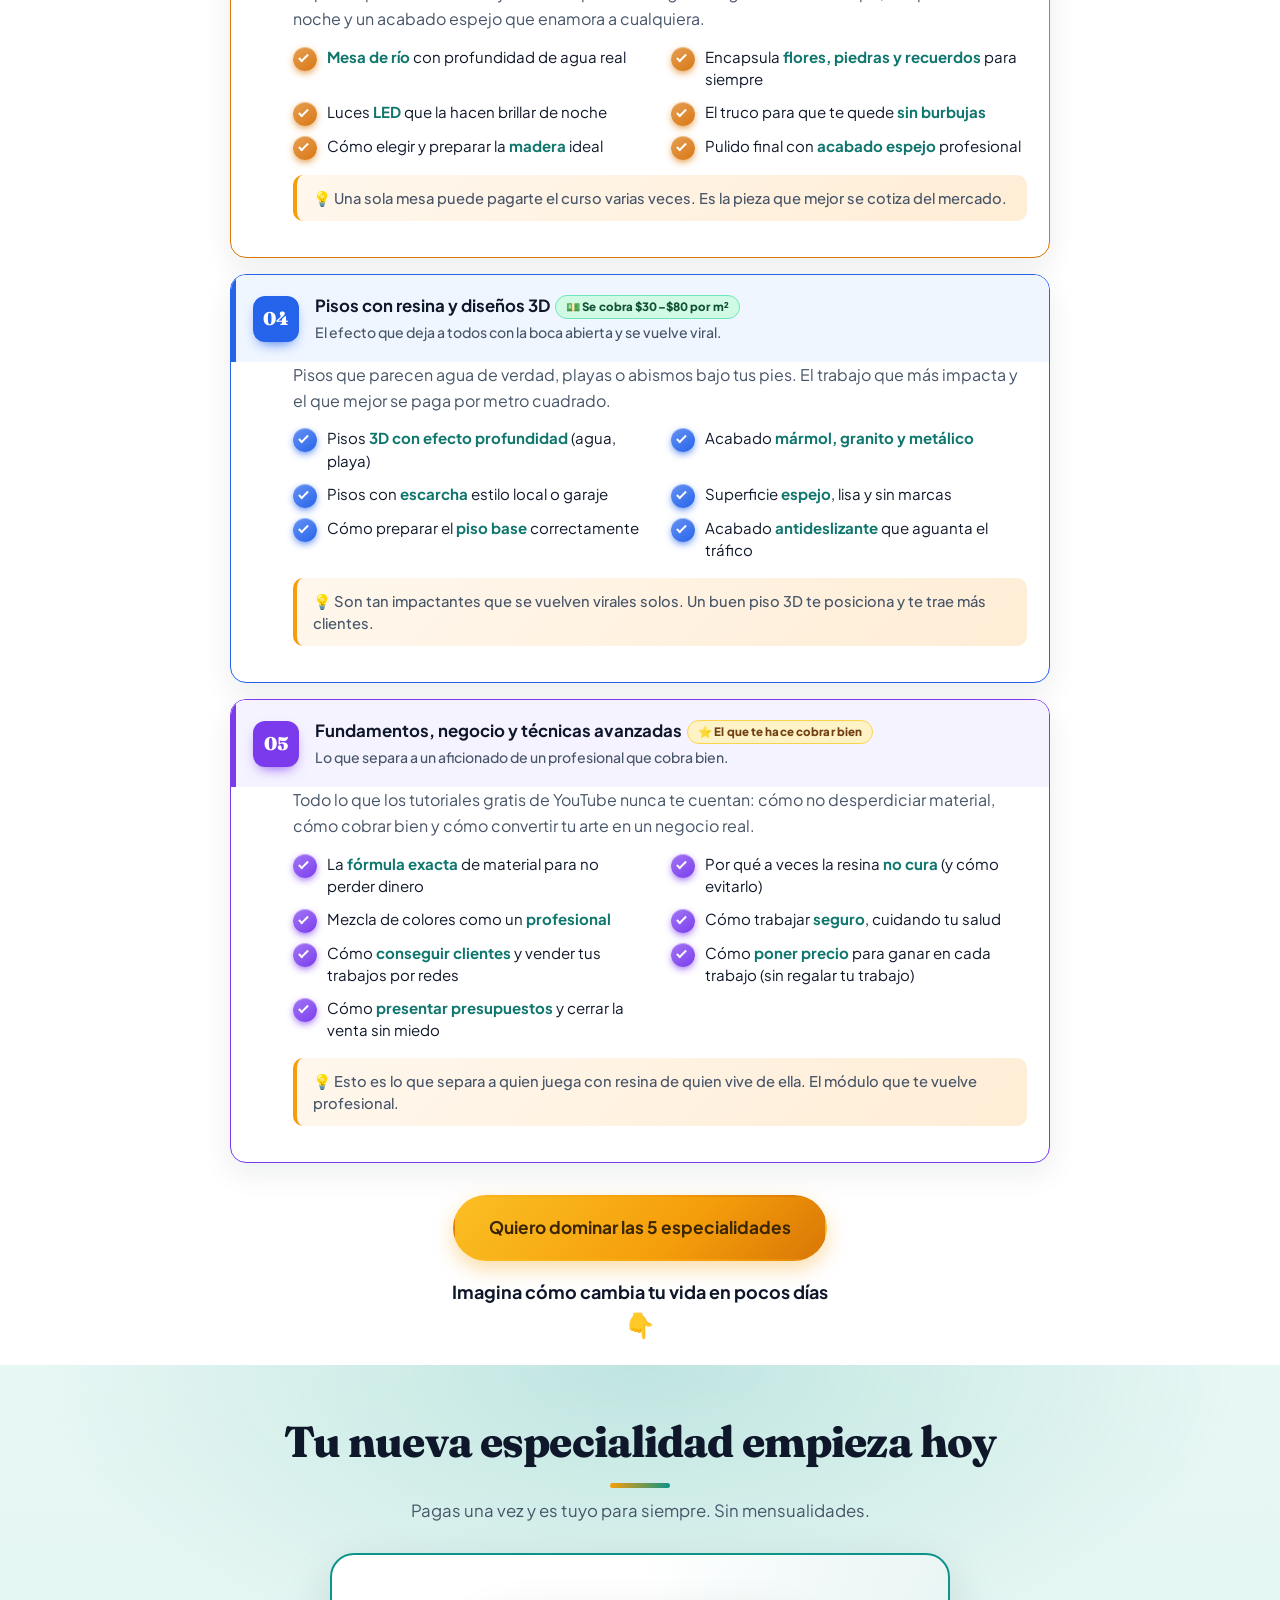
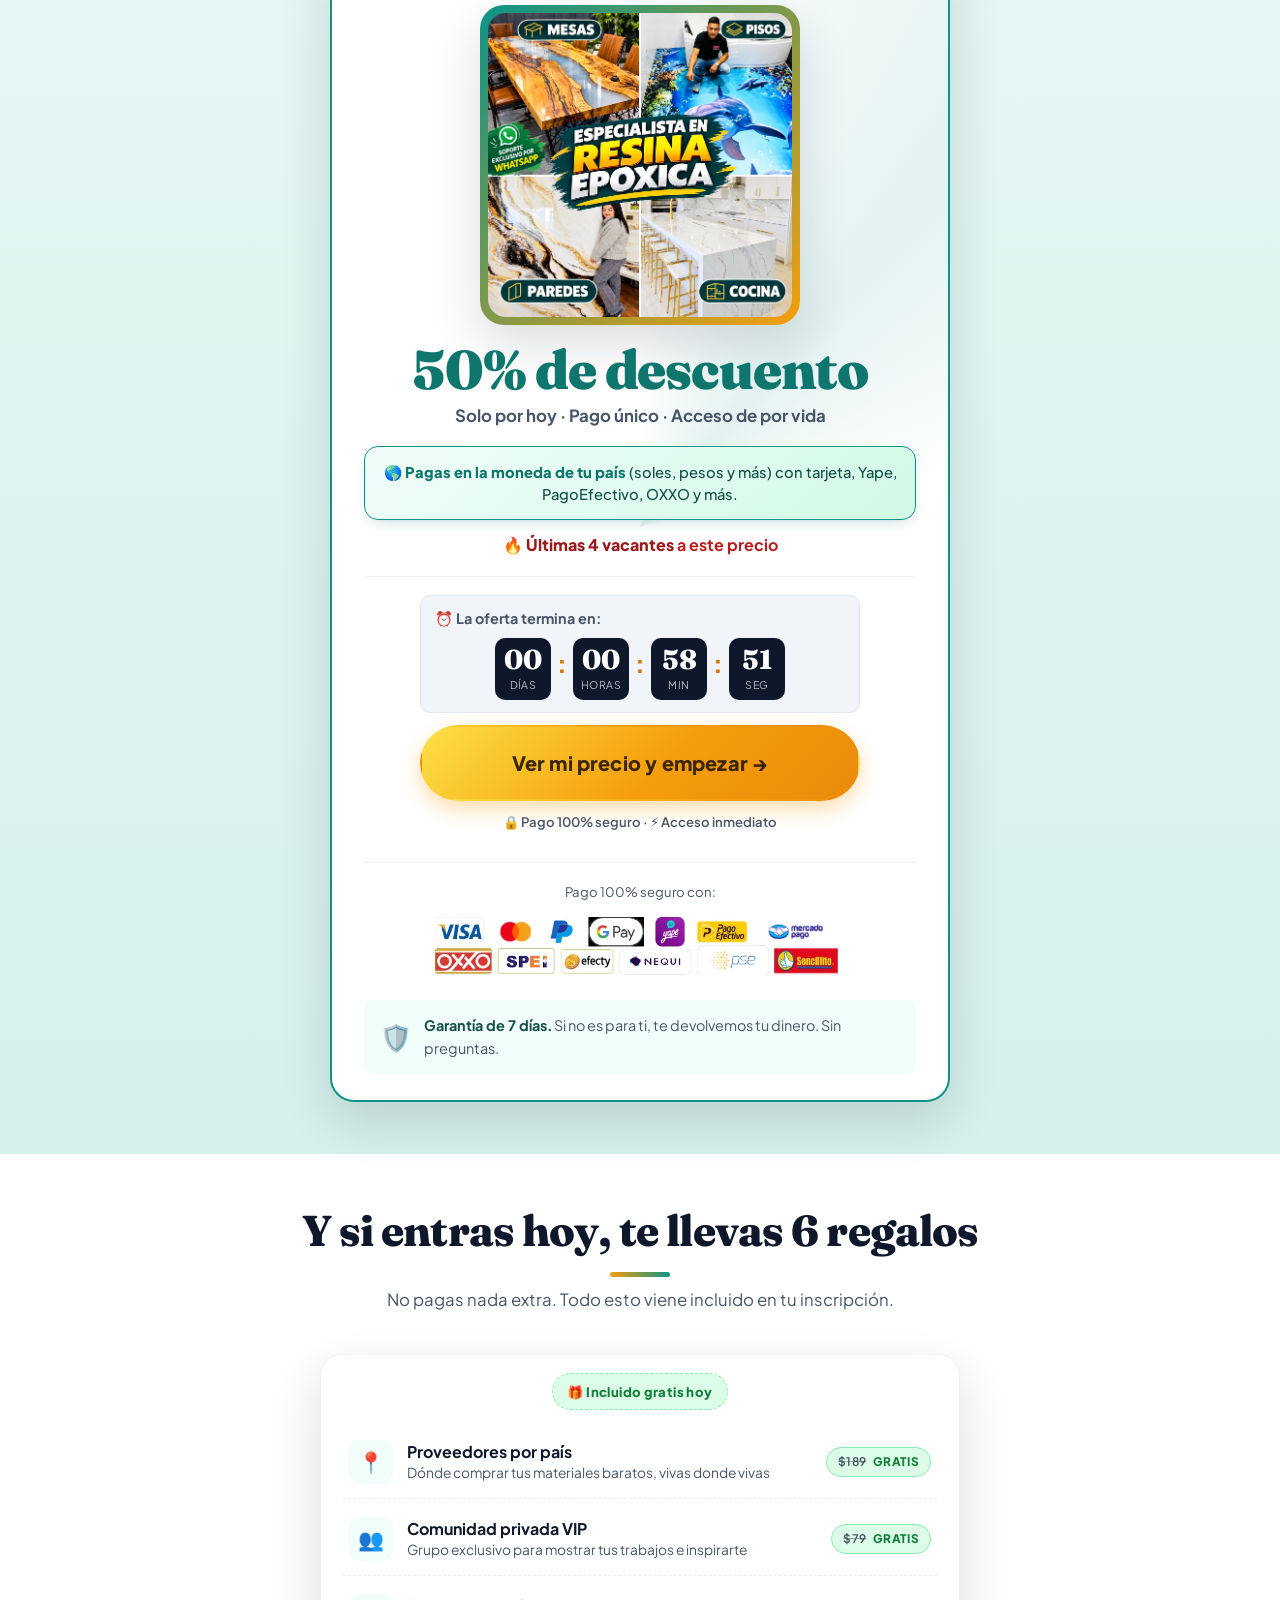
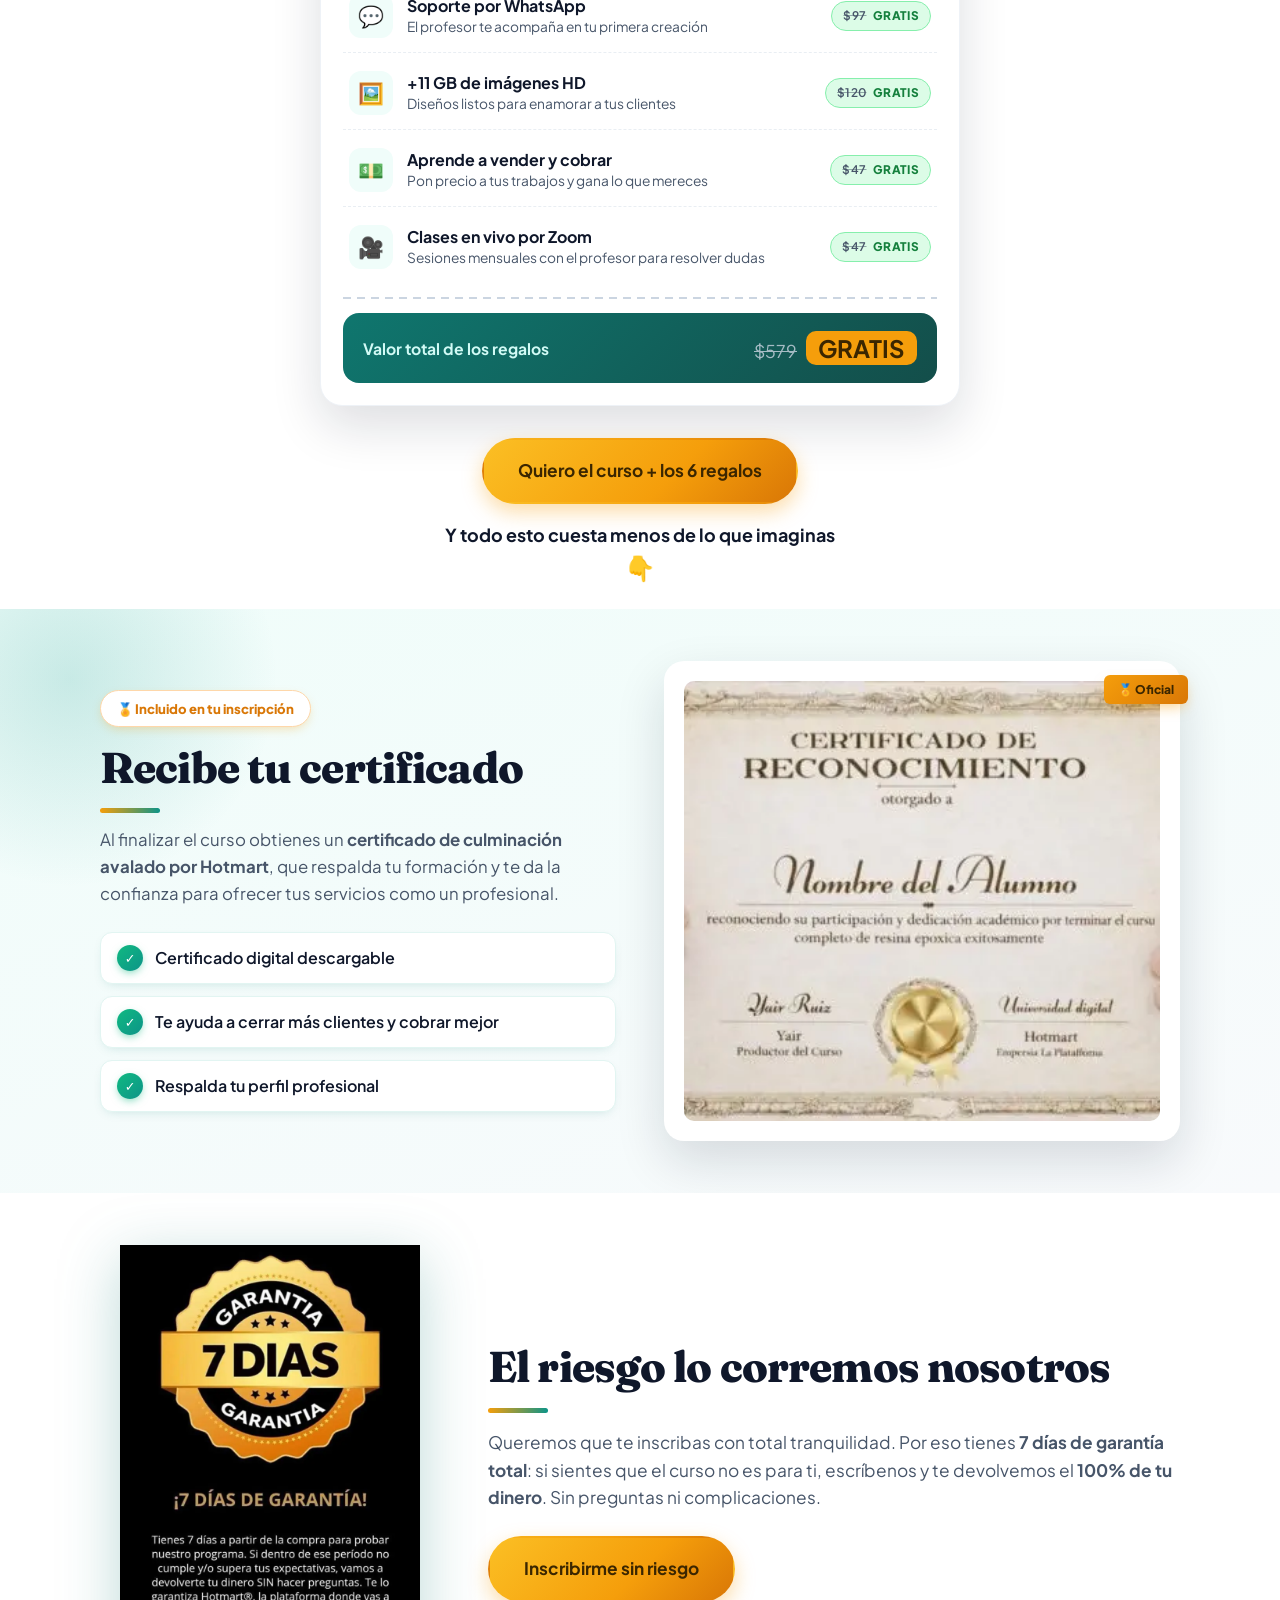
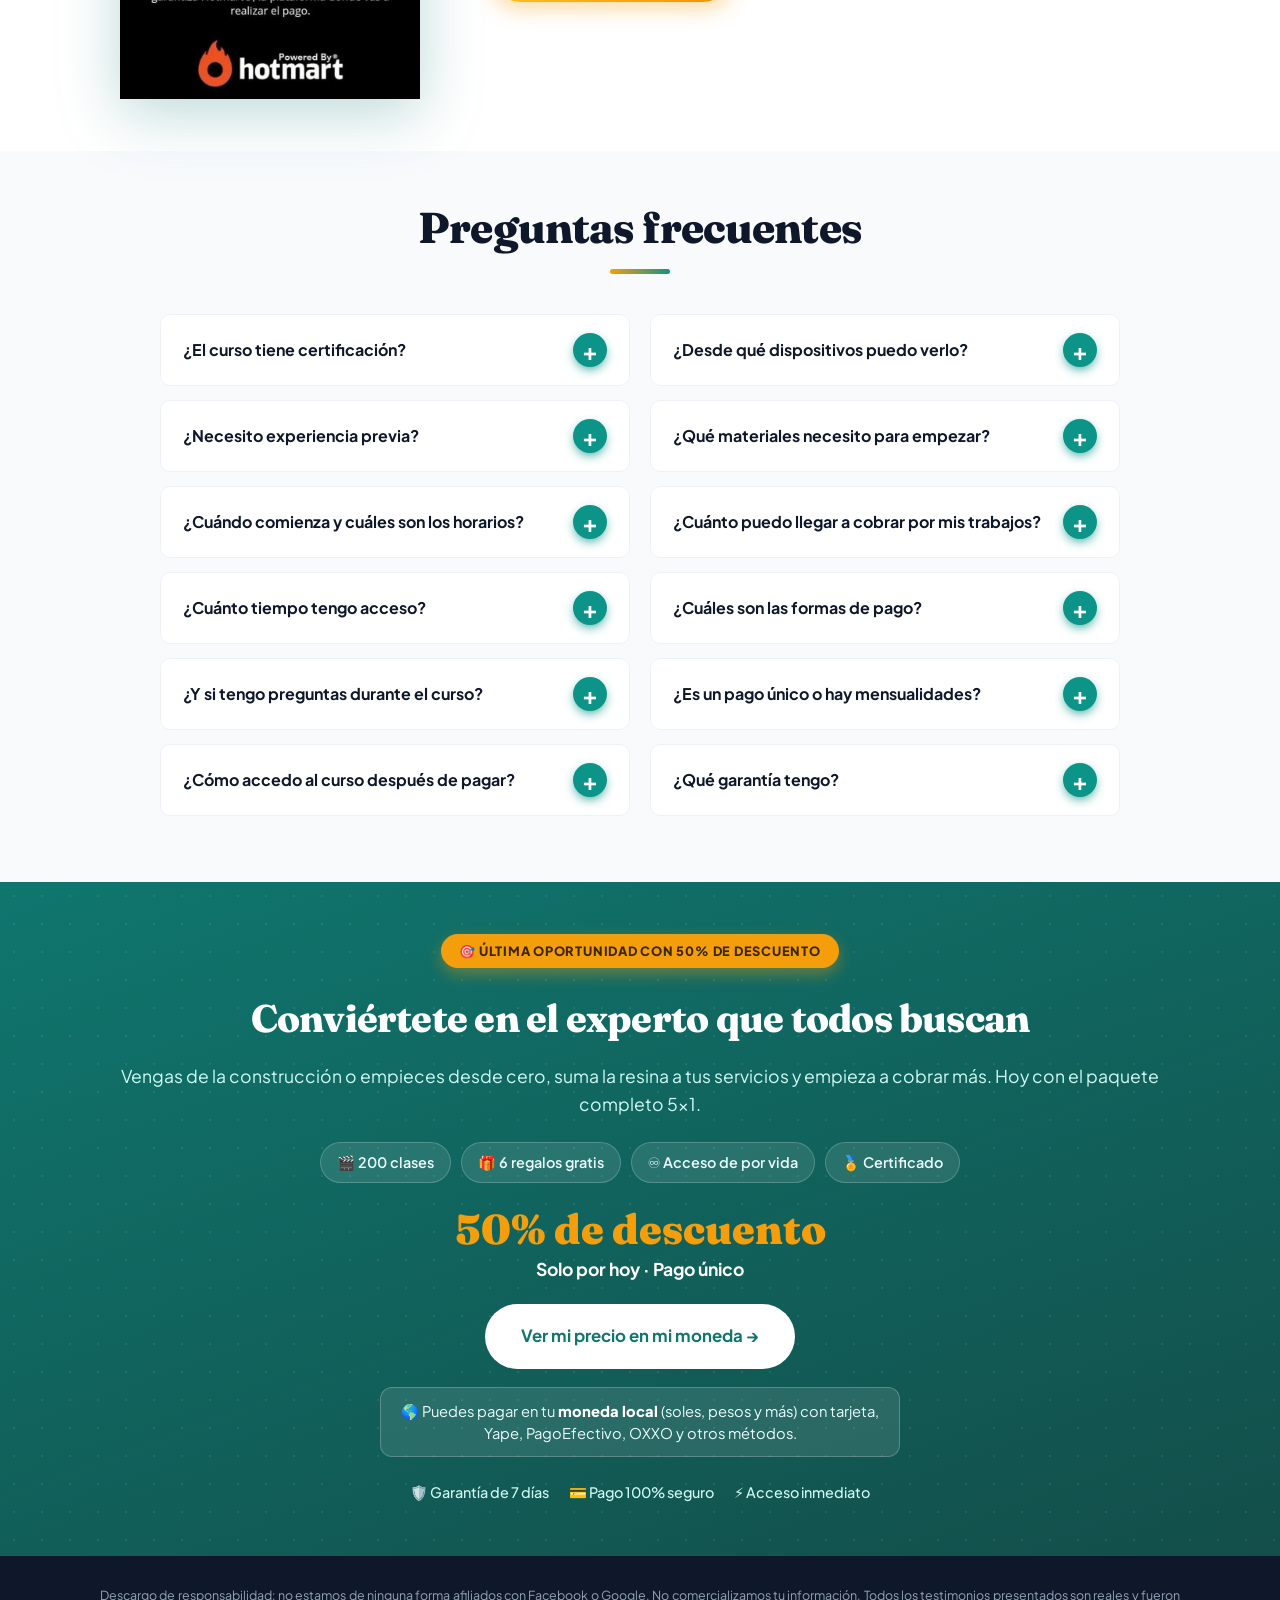
==== commit 7c80d4a8: "Testimonios: poster de vista previa en videos (arregla fondo negro) + preload none; cache busting v2" ====
--- a/landing-resina/index.html
+++ b/landing-resina/index.html
@@ -38,7 +38,7 @@
   <link rel="preconnect" href="https://fonts.googleapis.com" />
   <link rel="preconnect" href="https://fonts.gstatic.com" crossorigin />
   <link href="https://fonts.googleapis.com/css2?family=Fraunces:opsz,wght@9..144,600;9..144,800;9..144,900&family=Plus+Jakarta+Sans:wght@400;500;600;700;800&display=swap" rel="stylesheet" />
-  <link rel="stylesheet" href="styles.css?v=20261116s2" />
+  <link rel="stylesheet" href="styles.css?v=20261116s3" />
   <!-- Precarga el poster del video del hero para que el espacio se vea lleno al instante -->
   <link rel="preload" as="image" href="img/hero-video-poster.webp" fetchpriority="high" />
   <!-- Precarga las primeras imagenes de la galeria para que aparezcan al instante (la galeria va arriba) -->
@@ -266,19 +266,19 @@
         <div class="gallery-grid wa-grid" id="waGrid">
           <!-- Videos de alumnos (verticales) con boton de play tipo hero -->
           <figure class="gal-item wa-video-item">
-            <video class="wa-video" src="https://giancarlotiradoarana.github.io/LandingPageResina/landing-resina/img/wsp/testimonio1_video.mp4" preload="metadata" playsinline></video>
+            <video class="wa-video" src="https://giancarlotiradoarana.github.io/LandingPageResina/landing-resina/img/wsp/testimonio1_video.mp4" poster="https://giancarlotiradoarana.github.io/LandingPageResina/landing-resina/img/wsp/testimonio1-poster.webp" preload="none" playsinline></video>
             <button type="button" class="wa-video-play" aria-label="Reproducir testimonio"><span aria-hidden="true">▶</span></button>
           </figure>
           <figure class="gal-item wa-video-item">
-            <video class="wa-video" src="https://giancarlotiradoarana.github.io/LandingPageResina/landing-resina/img/wsp/testimonio2_video.mp4" preload="metadata" playsinline></video>
+            <video class="wa-video" src="https://giancarlotiradoarana.github.io/LandingPageResina/landing-resina/img/wsp/testimonio2_video.mp4" poster="https://giancarlotiradoarana.github.io/LandingPageResina/landing-resina/img/wsp/testimonio2-poster.webp" preload="none" playsinline></video>
             <button type="button" class="wa-video-play" aria-label="Reproducir testimonio"><span aria-hidden="true">▶</span></button>
           </figure>
           <figure class="gal-item wa-video-item">
-            <video class="wa-video" src="https://giancarlotiradoarana.github.io/LandingPageResina/landing-resina/img/wsp/testimonio3_video.mp4" preload="metadata" playsinline></video>
+            <video class="wa-video" src="https://giancarlotiradoarana.github.io/LandingPageResina/landing-resina/img/wsp/testimonio3_video.mp4" poster="https://giancarlotiradoarana.github.io/LandingPageResina/landing-resina/img/wsp/testimonio3-poster.webp" preload="none" playsinline></video>
             <button type="button" class="wa-video-play" aria-label="Reproducir testimonio"><span aria-hidden="true">▶</span></button>
           </figure>
           <figure class="gal-item wa-video-item">
-            <video class="wa-video" src="https://giancarlotiradoarana.github.io/LandingPageResina/landing-resina/img/wsp/testimonio4_video.mp4" preload="metadata" playsinline></video>
+            <video class="wa-video" src="https://giancarlotiradoarana.github.io/LandingPageResina/landing-resina/img/wsp/testimonio4_video.mp4" poster="https://giancarlotiradoarana.github.io/LandingPageResina/landing-resina/img/wsp/testimonio4-poster.webp" preload="none" playsinline></video>
             <button type="button" class="wa-video-play" aria-label="Reproducir testimonio"><span aria-hidden="true">▶</span></button>
           </figure>
           <!-- Capturas de WhatsApp -->
@@ -1005,7 +1005,7 @@
 
   <!-- SDK de Vimeo: permite controlar la reproducción desde nuestro propio botón/capa -->
   <script src="https://player.vimeo.com/api/player.js"></script>
-  <script src="script.js?v=20261116s2" defer></script>
+  <script src="script.js?v=20261116s3" defer></script>
 
   <!-- ===== DATOS ESTRUCTURADOS (Schema.org) para SEO ===== -->
   <script type="application/ld+json">
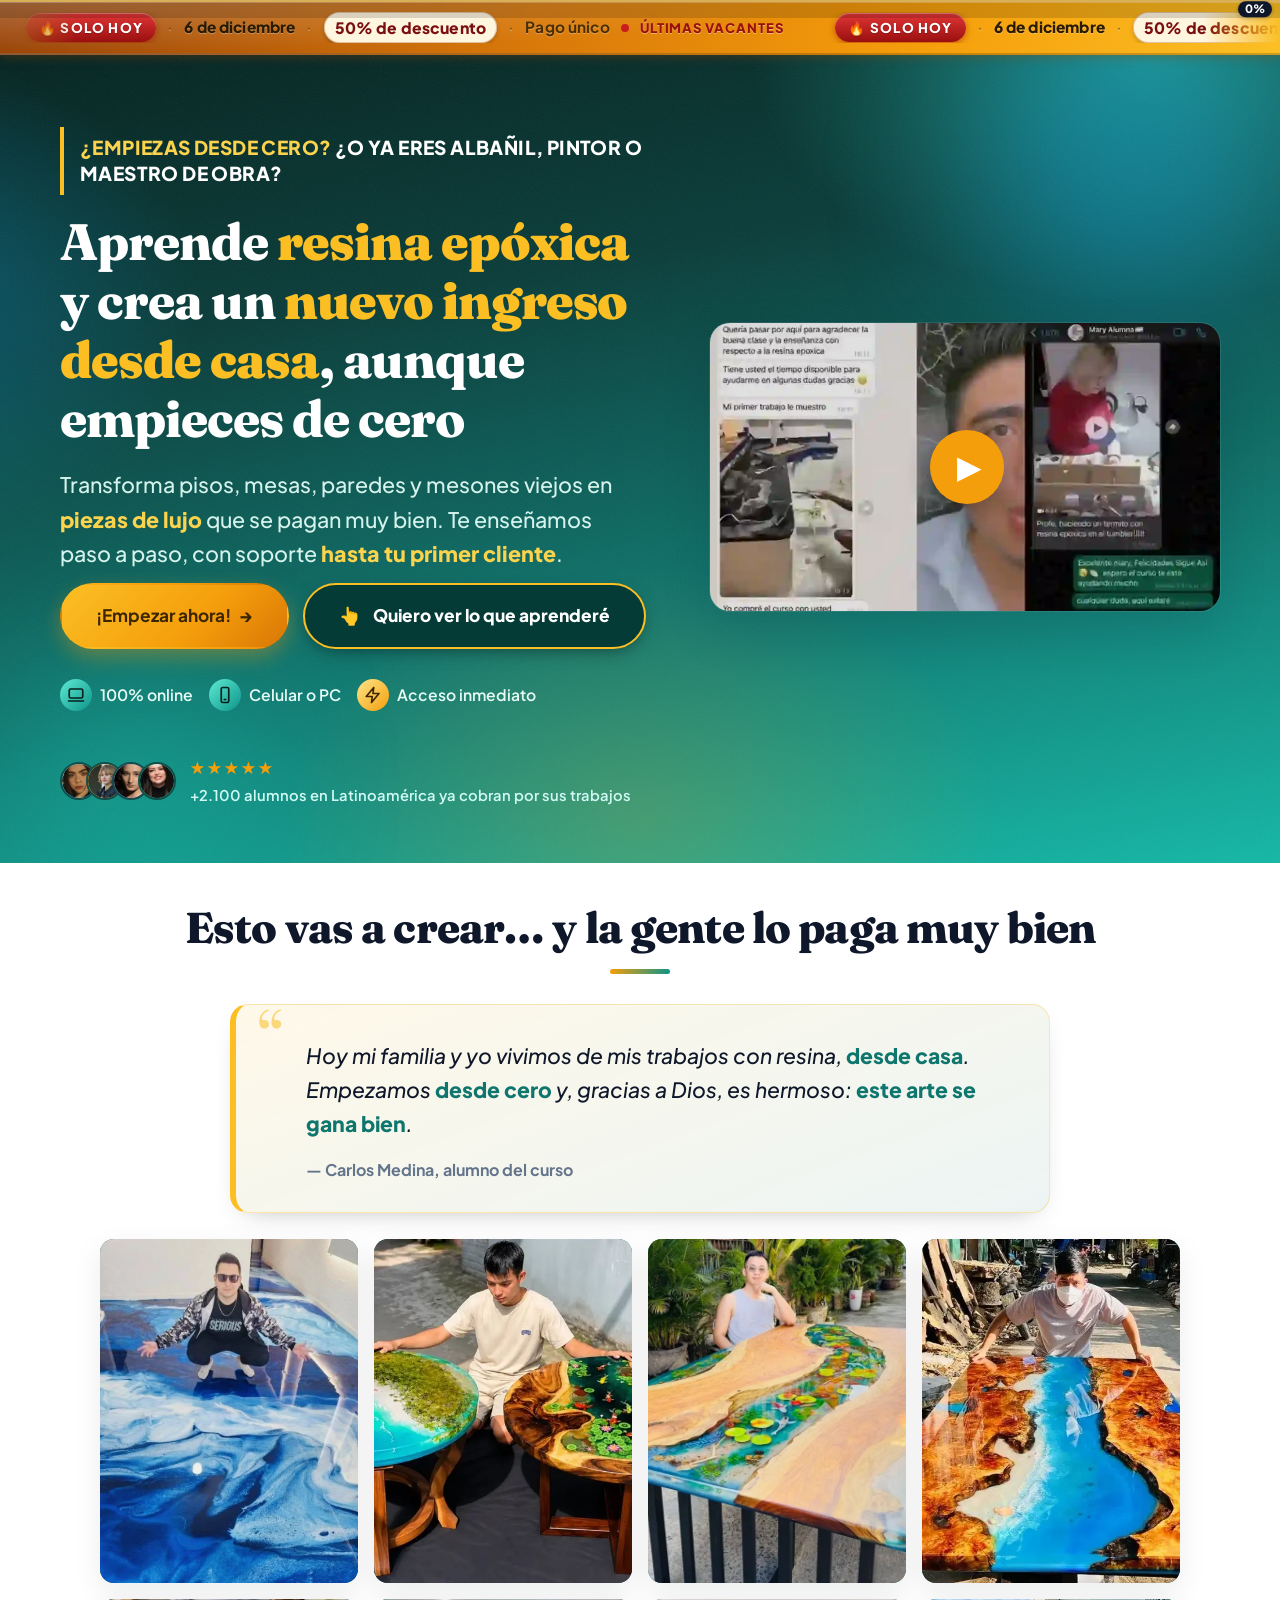
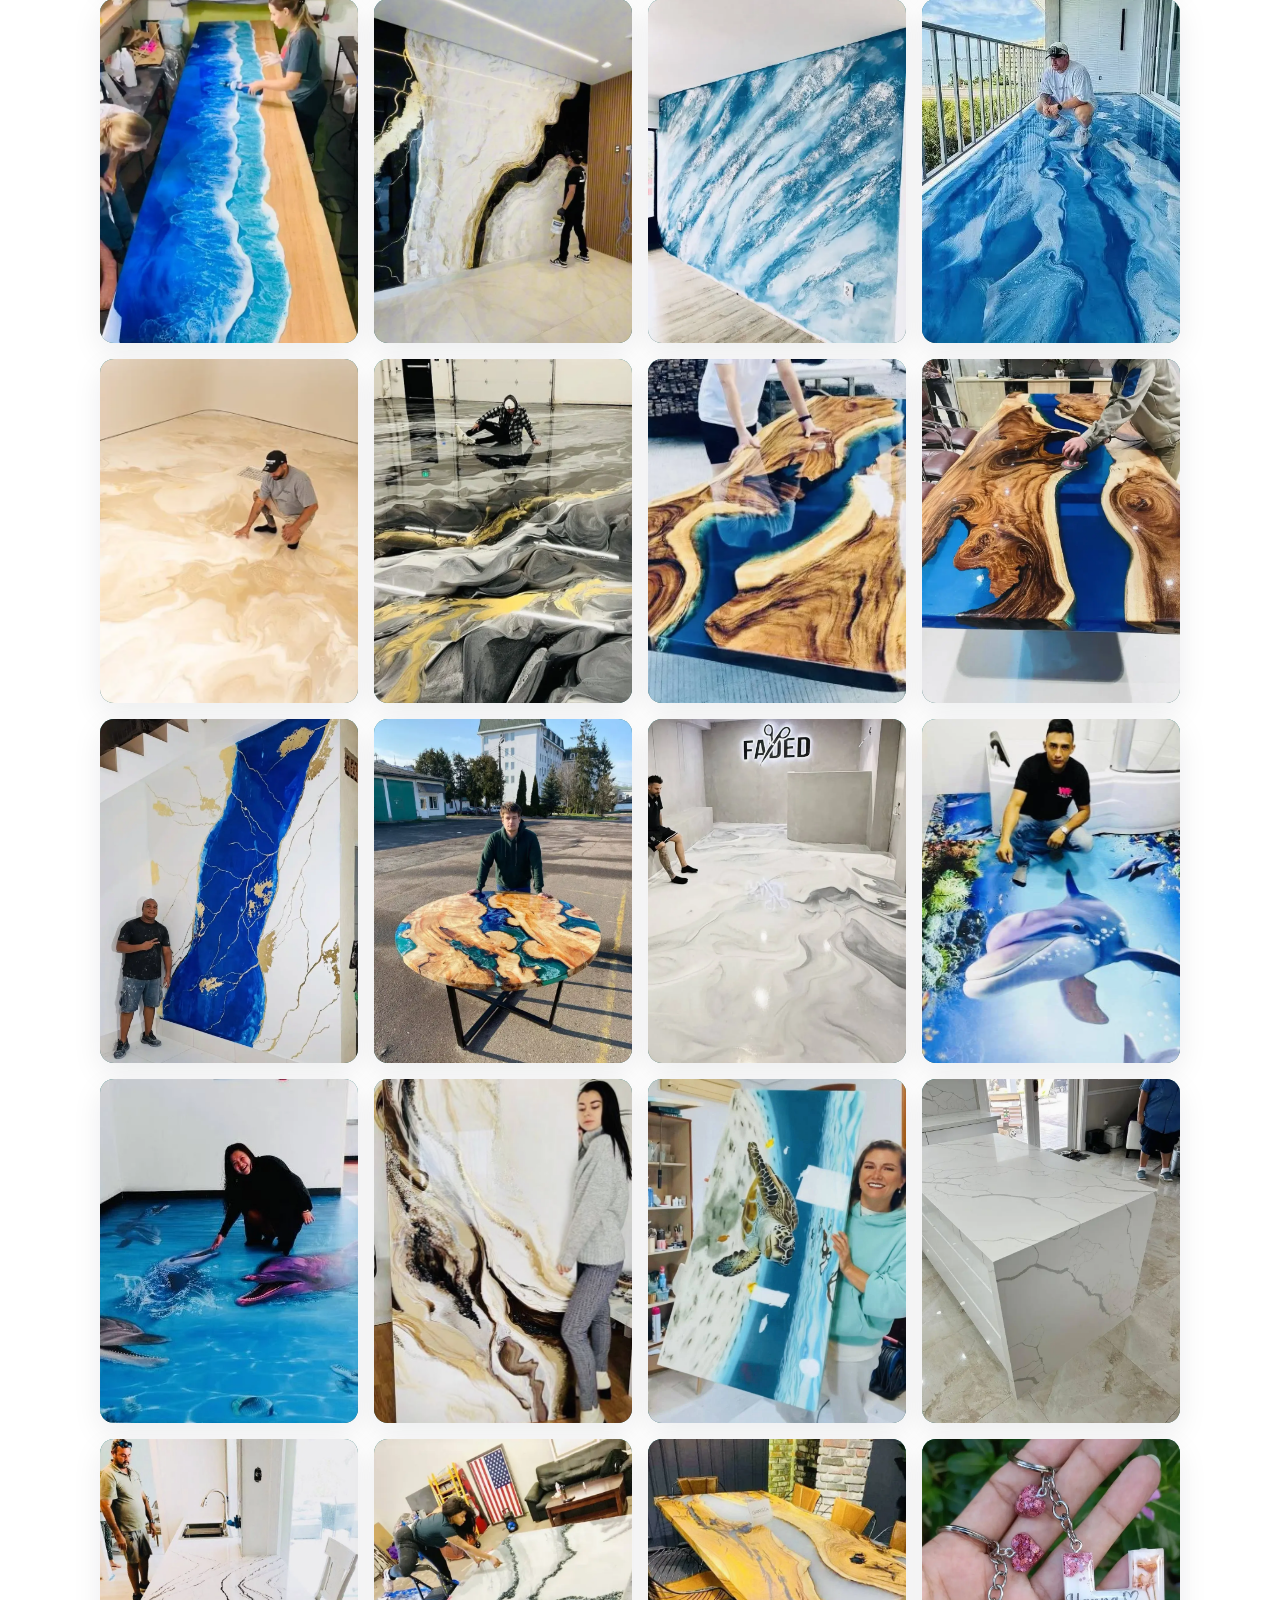
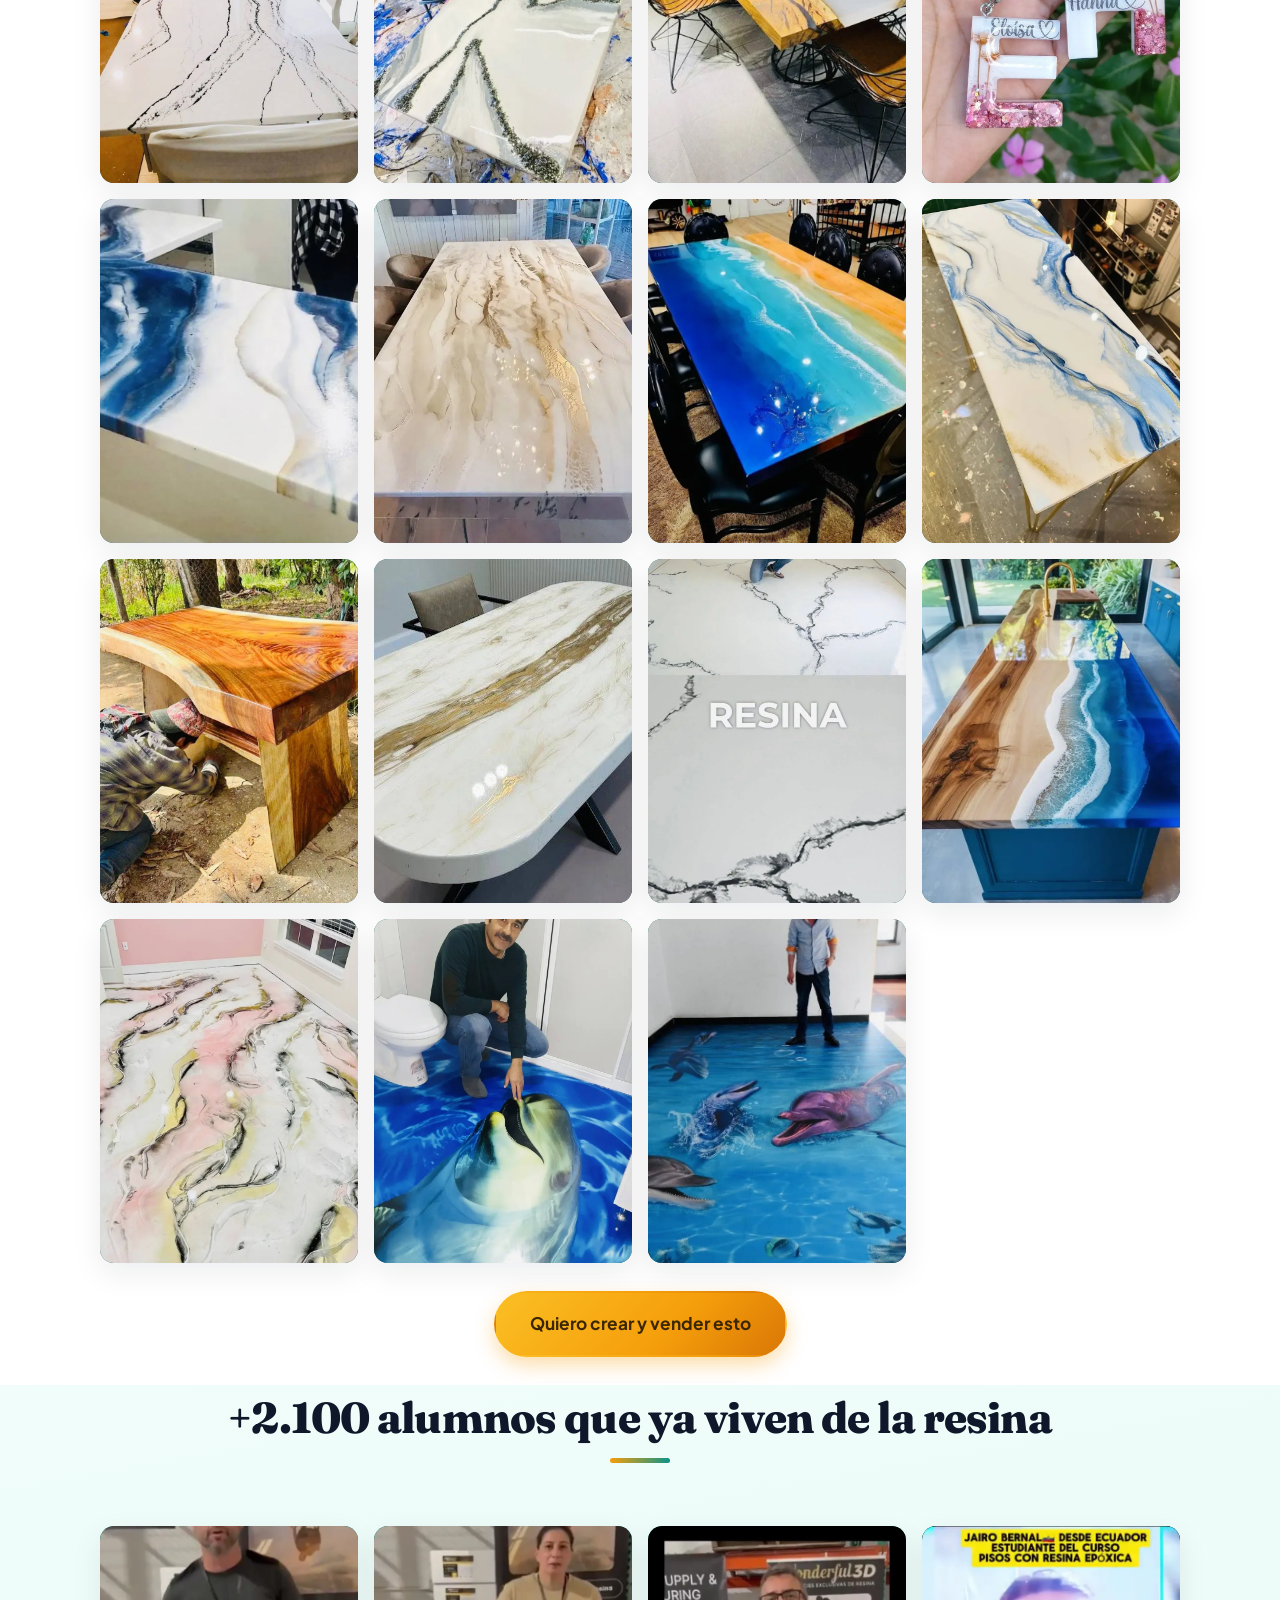
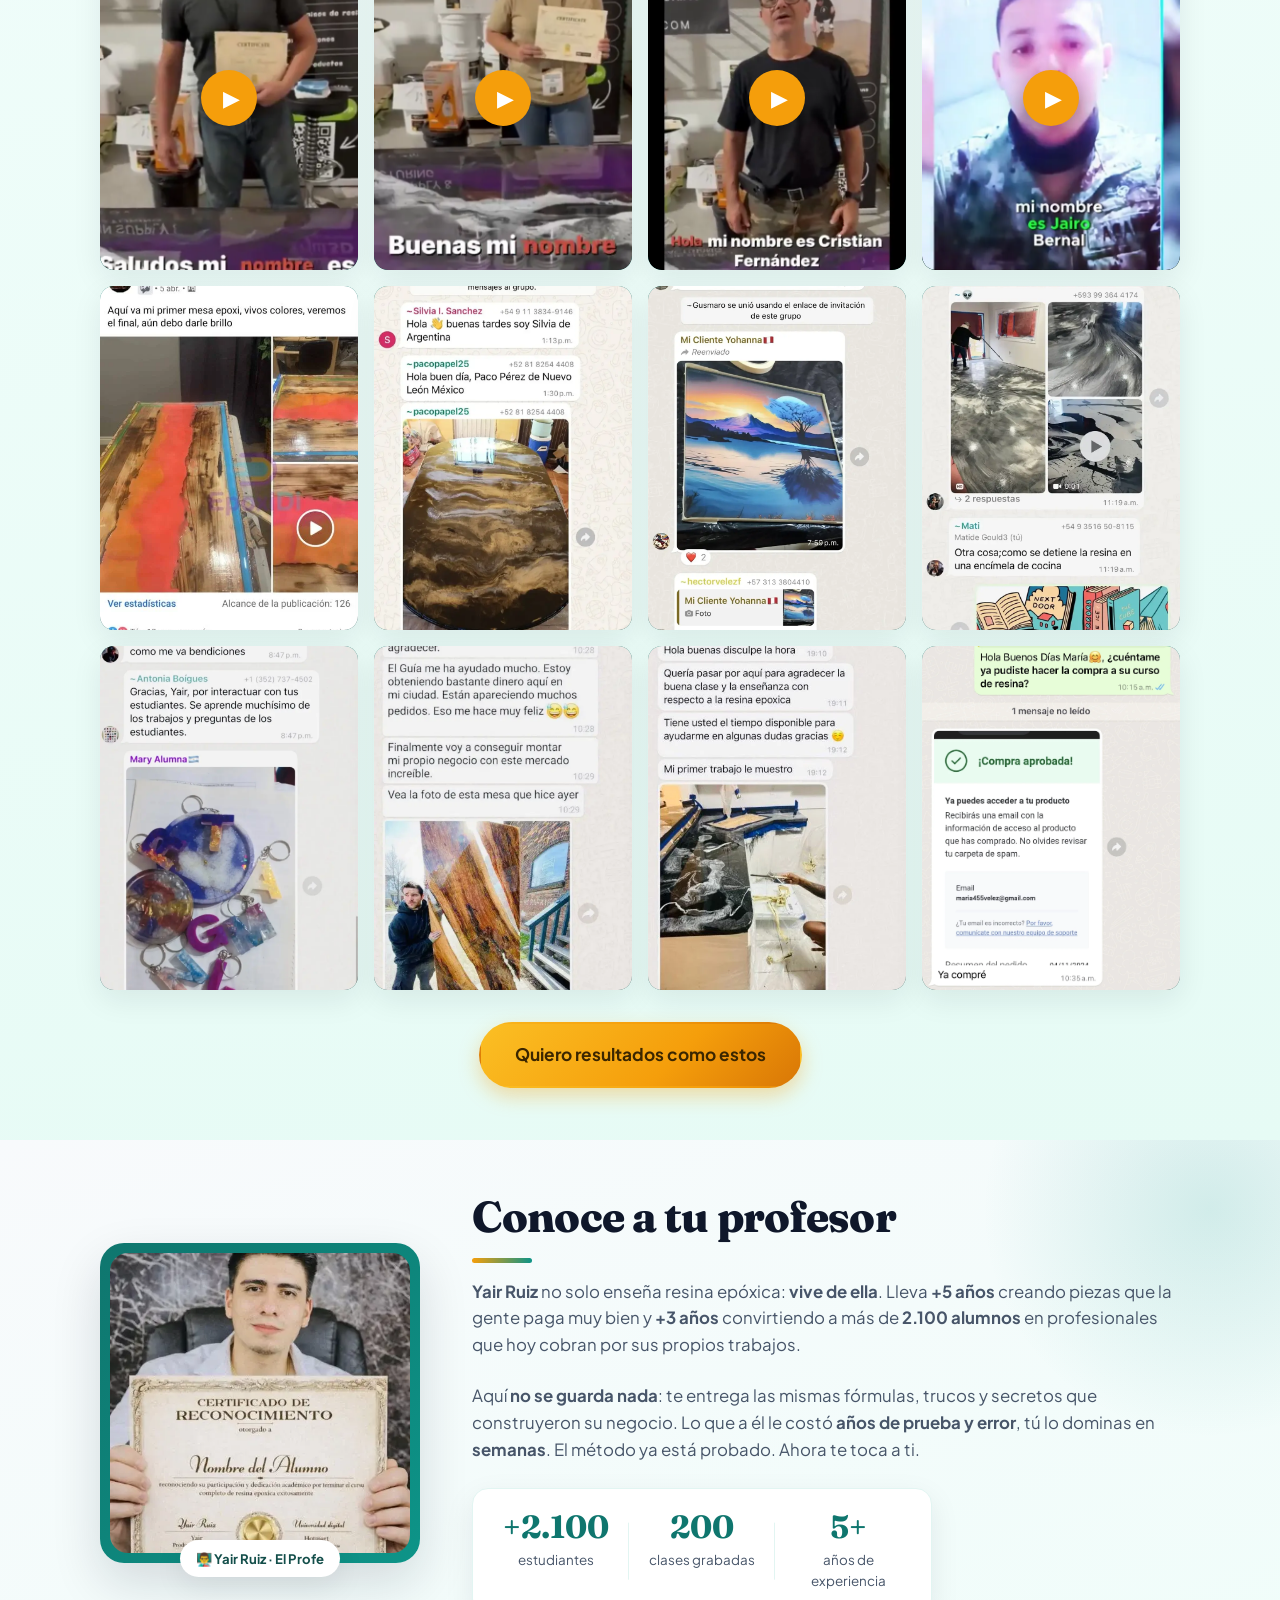
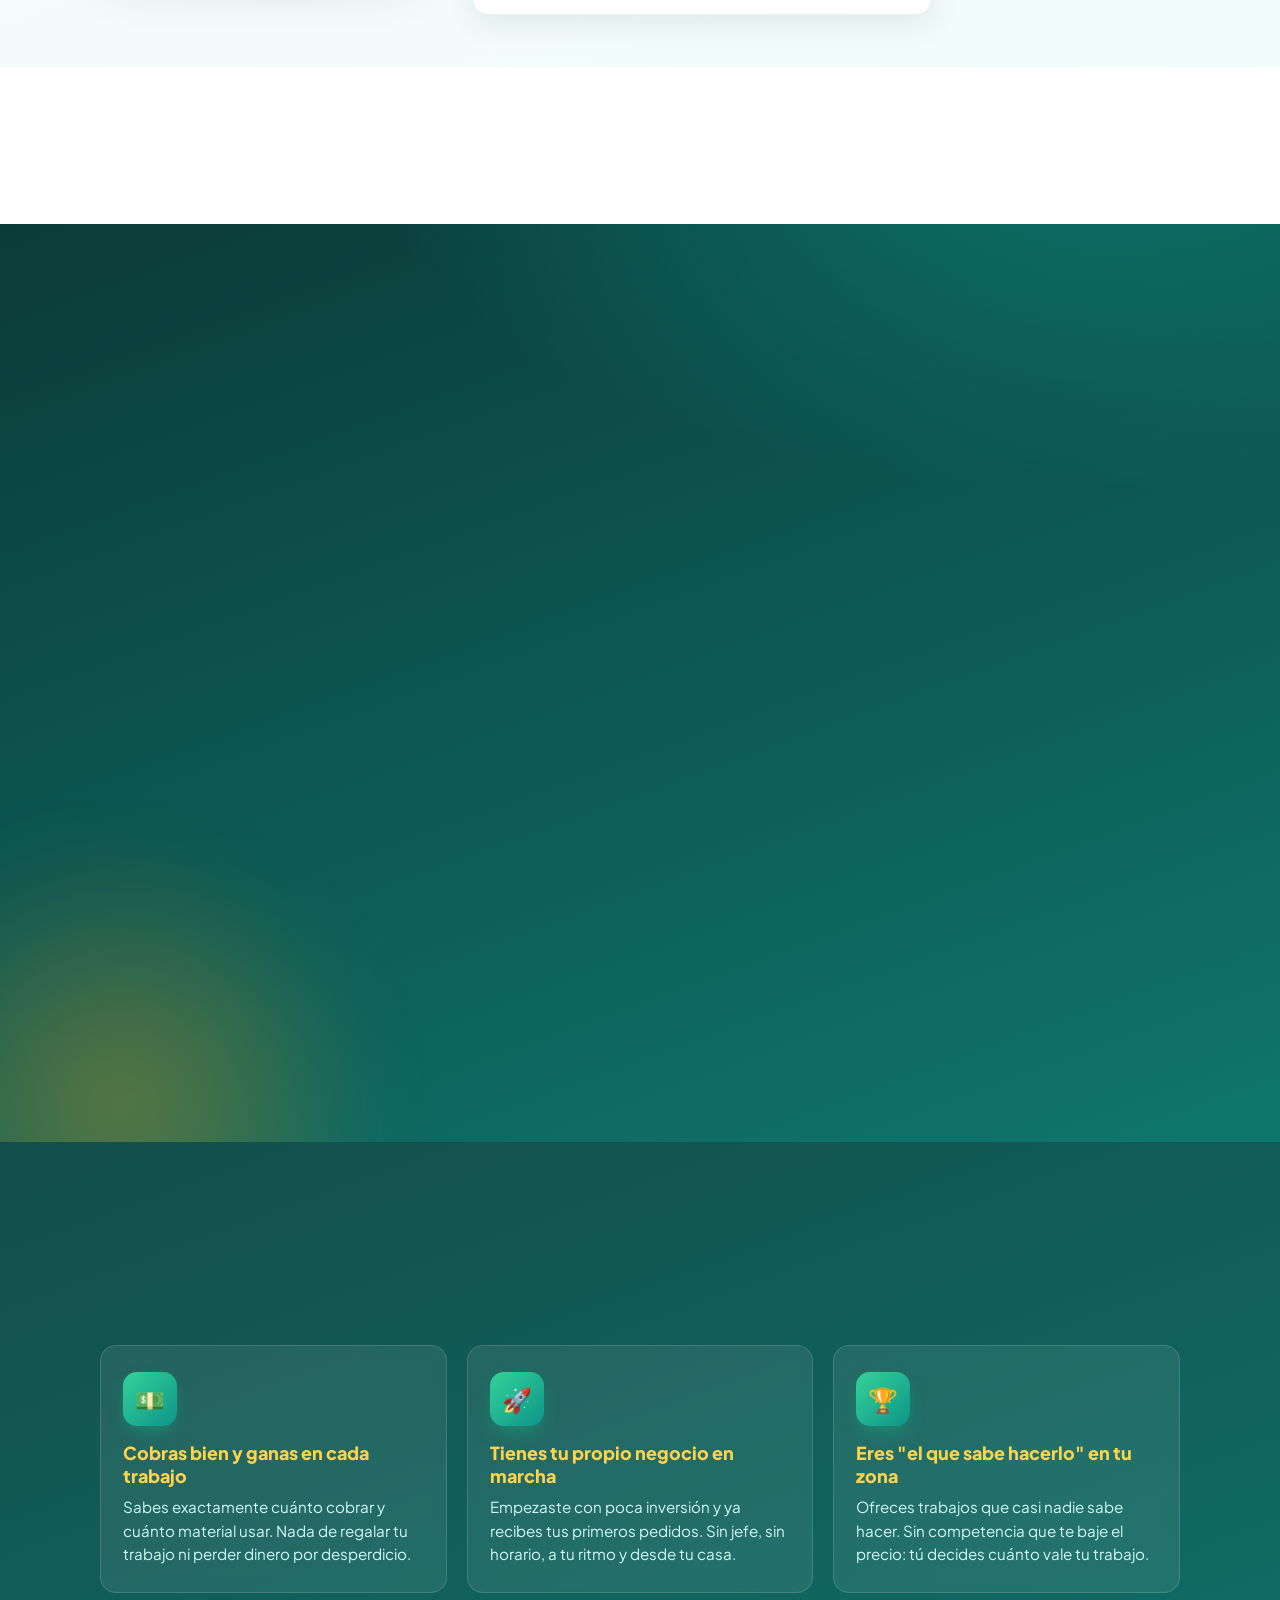
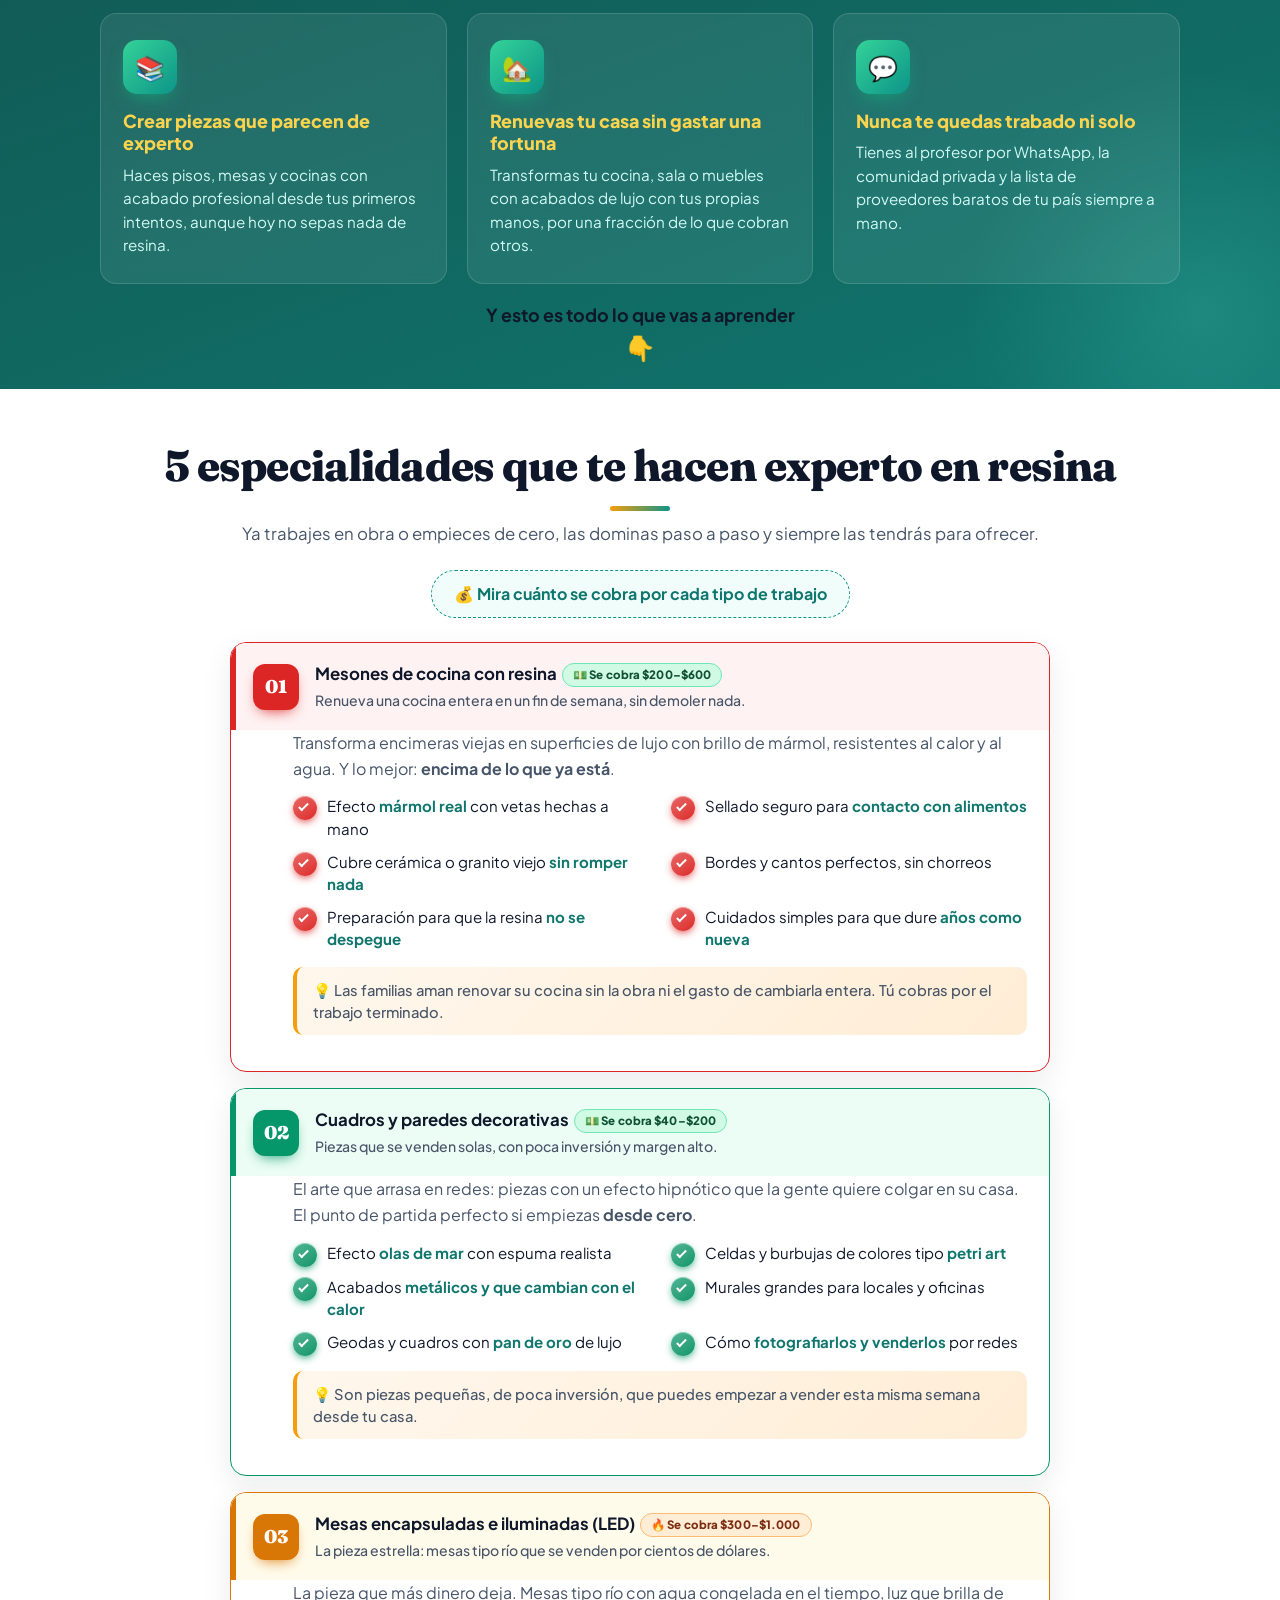
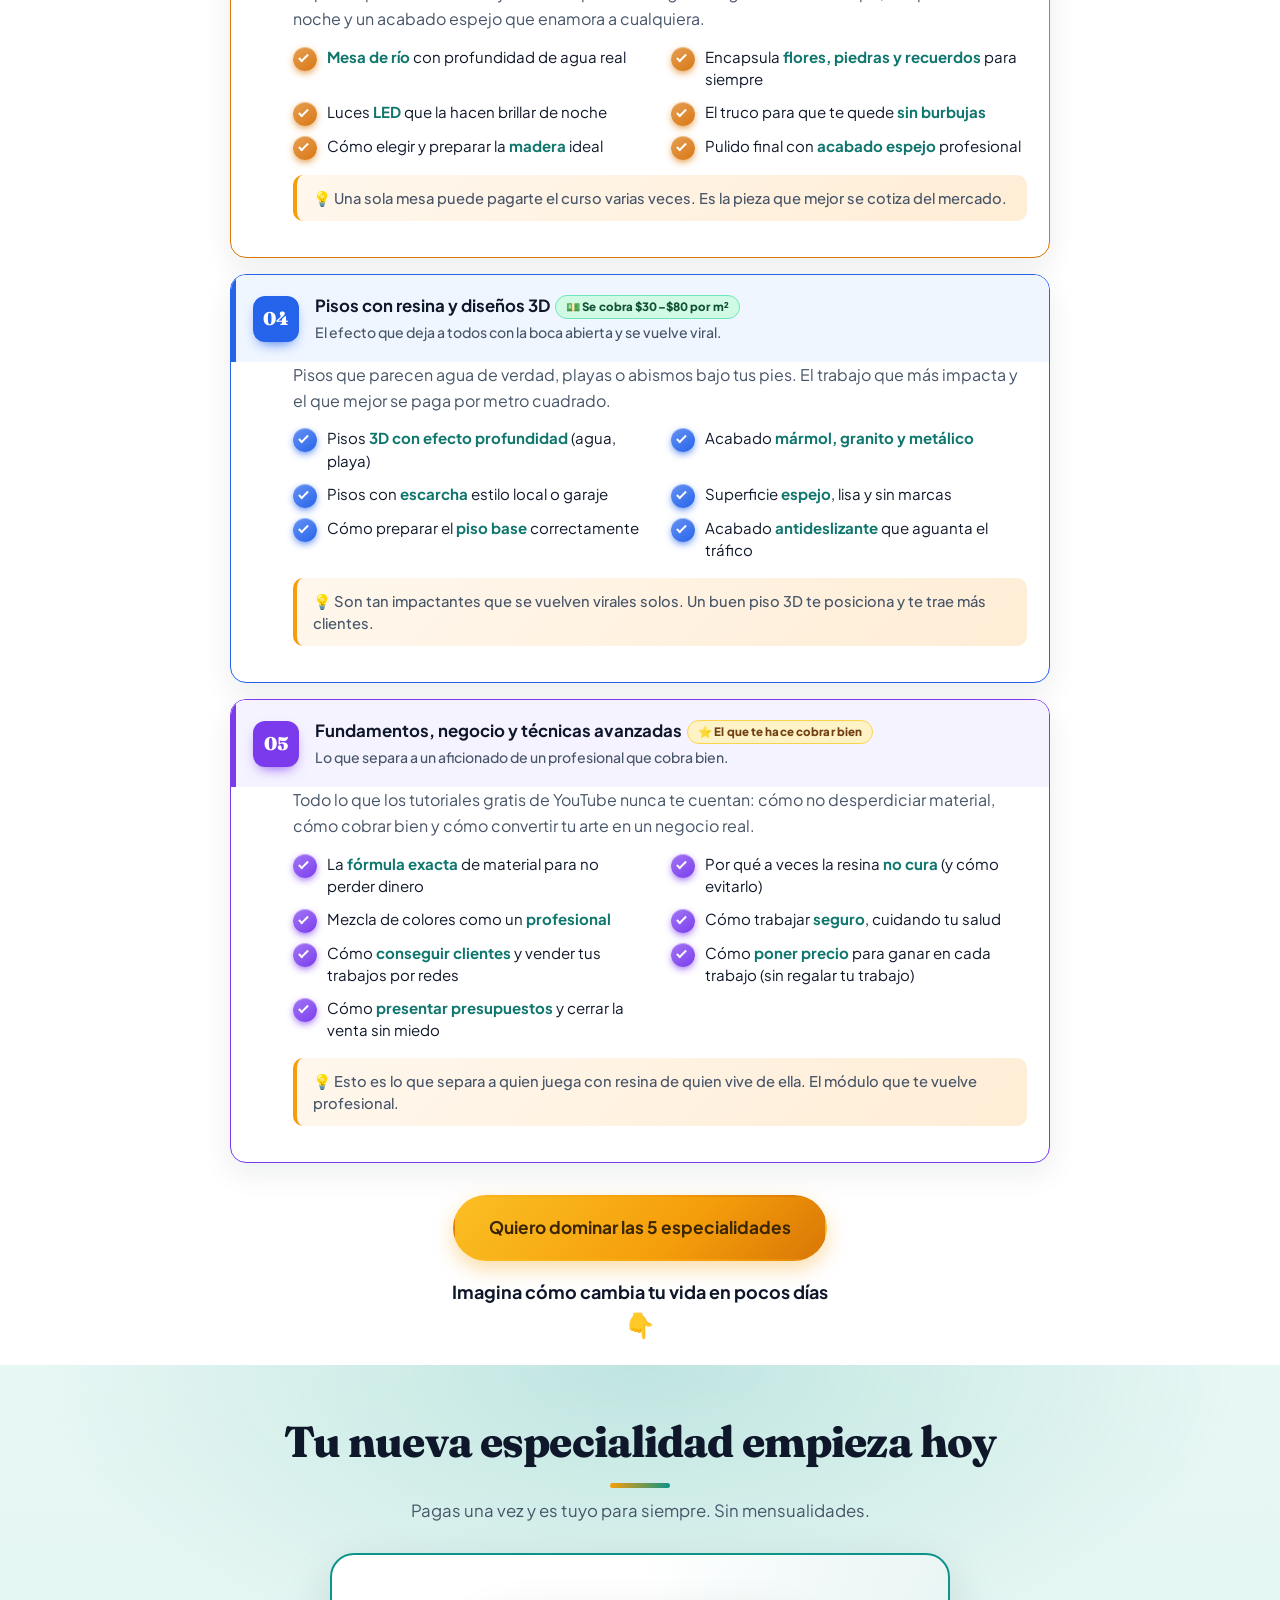
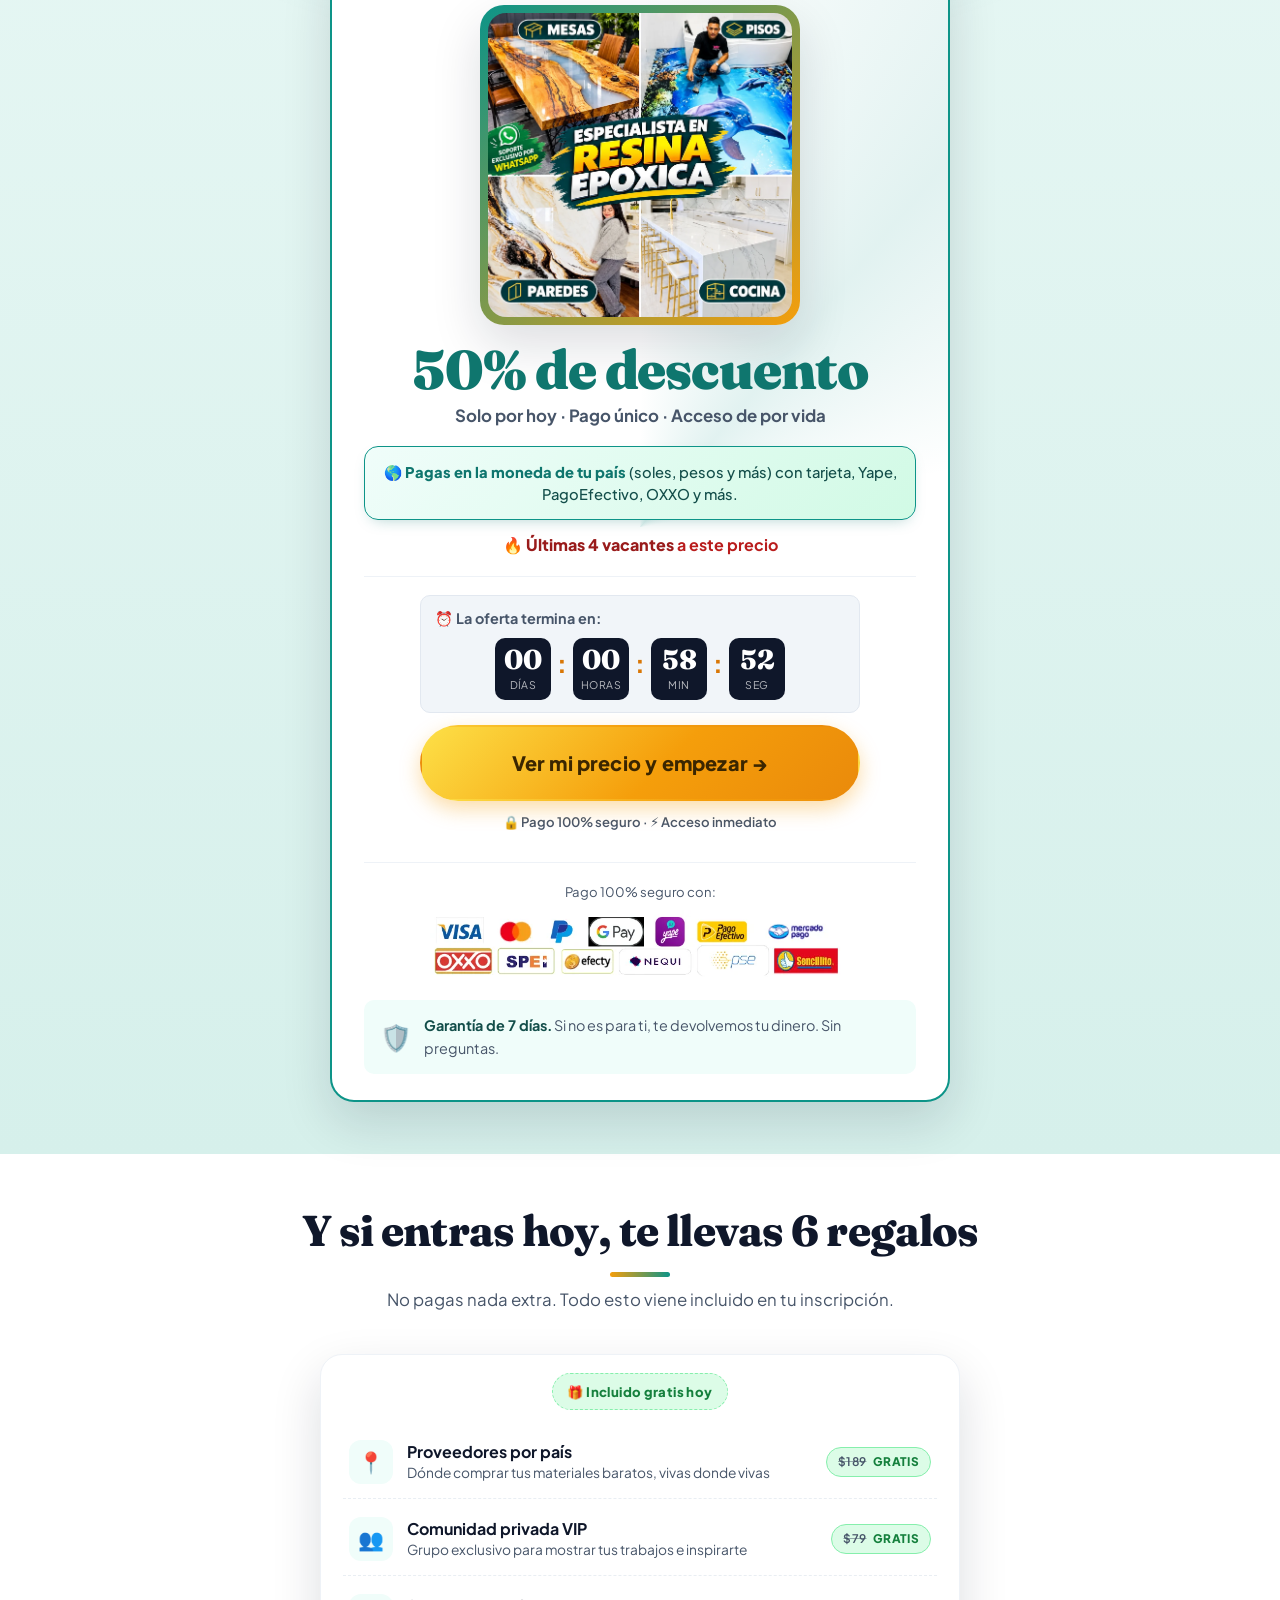
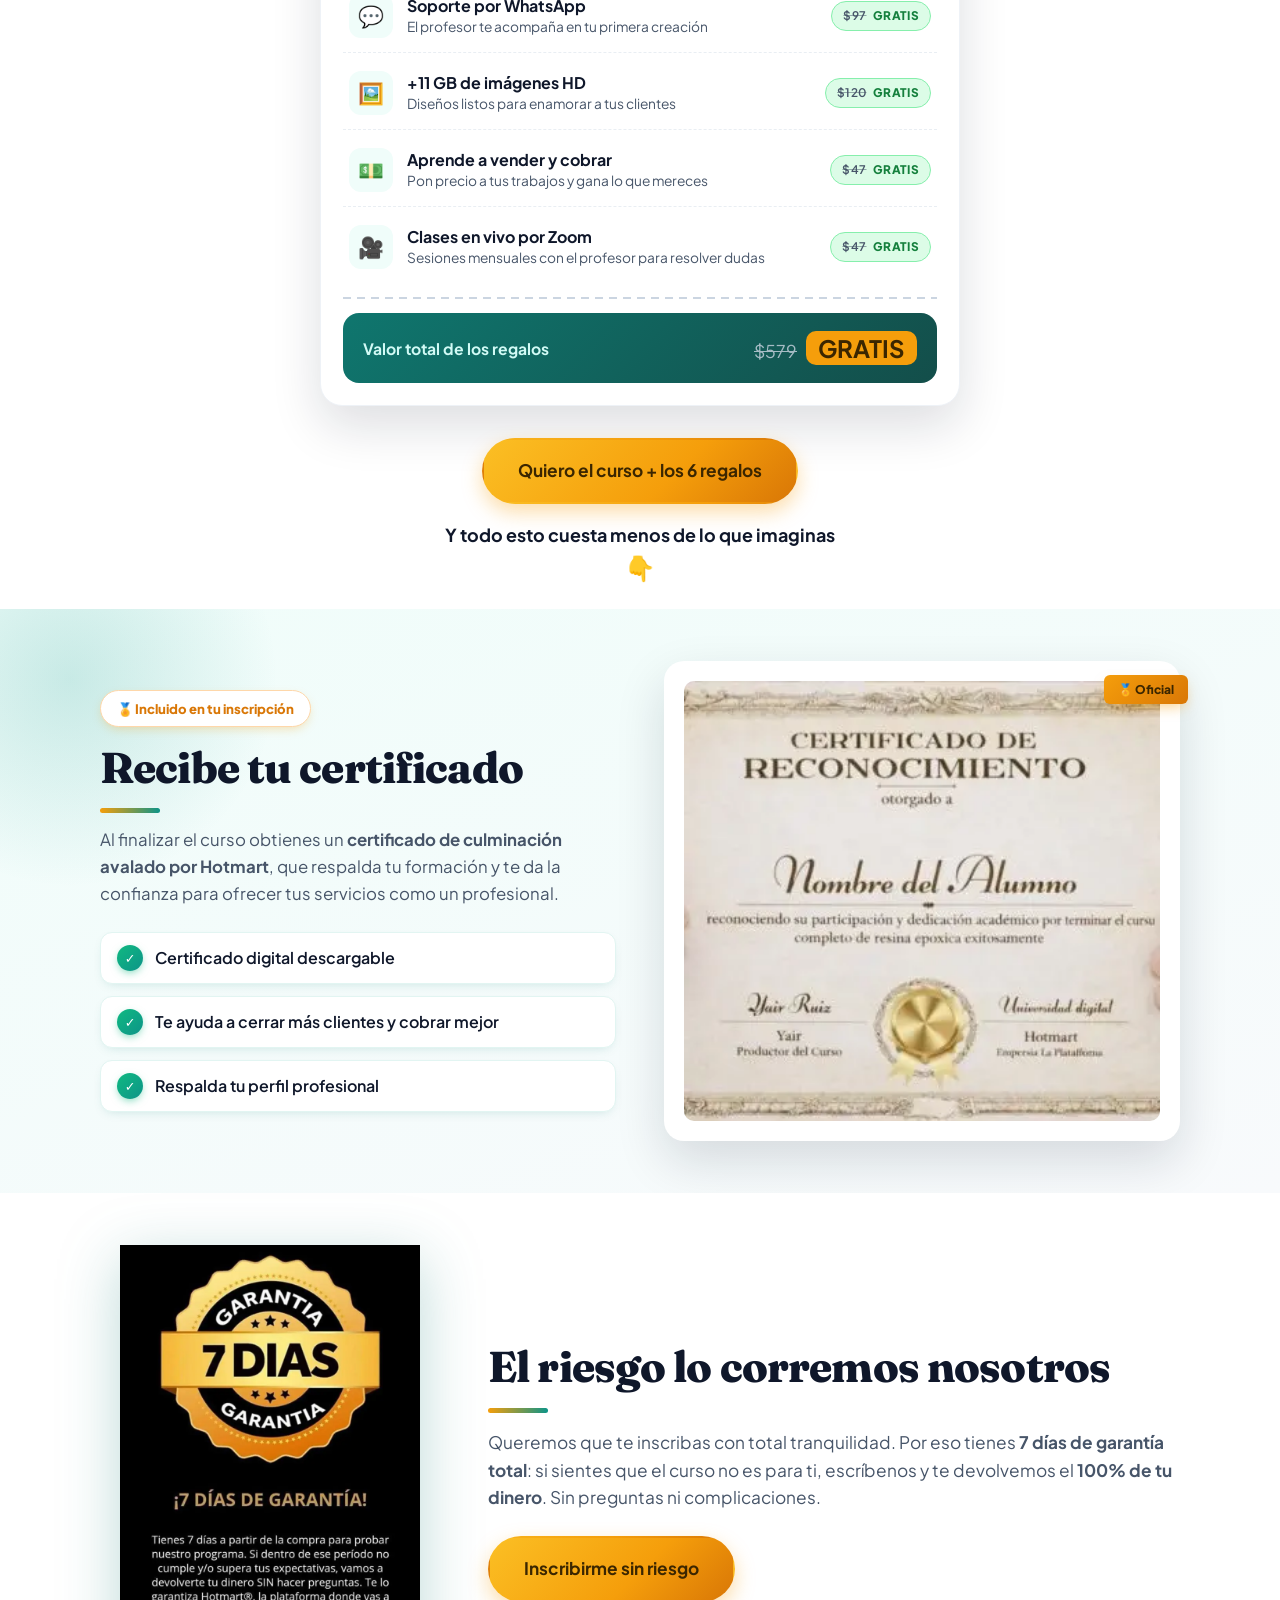
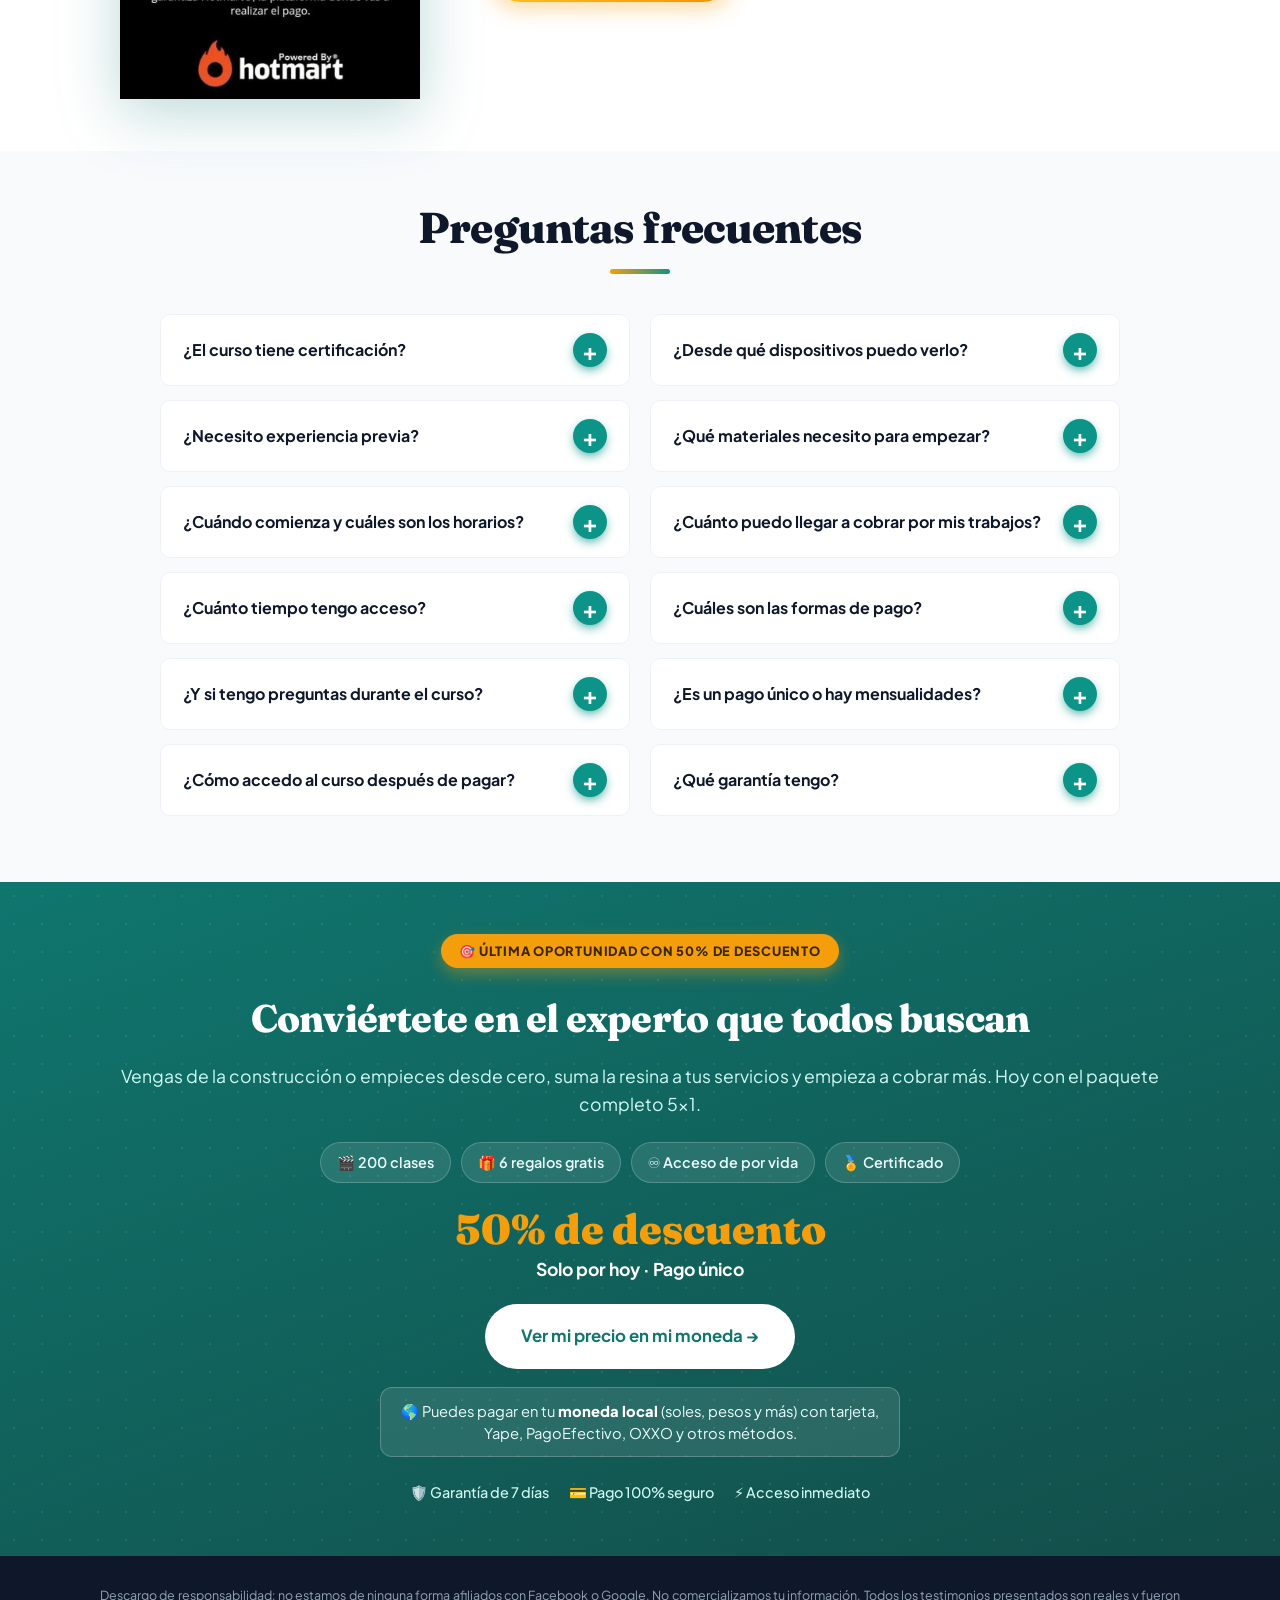
==== commit 738aaef9: "Testimonios: videos sin barra de controles, solo boton play (como el hero); cache busting v20261116s" ====
--- a/landing-resina/index.html
+++ b/landing-resina/index.html
@@ -38,7 +38,7 @@
   <link rel="preconnect" href="https://fonts.googleapis.com" />
   <link rel="preconnect" href="https://fonts.gstatic.com" crossorigin />
   <link href="https://fonts.googleapis.com/css2?family=Fraunces:opsz,wght@9..144,600;9..144,800;9..144,900&family=Plus+Jakarta+Sans:wght@400;500;600;700;800&display=swap" rel="stylesheet" />
-  <link rel="stylesheet" href="styles.css?v=20261116s3" />
+  <link rel="stylesheet" href="styles.css?v=20261116s4" />
   <!-- Precarga el poster del video del hero para que el espacio se vea lleno al instante -->
   <link rel="preload" as="image" href="img/hero-video-poster.webp" fetchpriority="high" />
   <!-- Precarga las primeras imagenes de la galeria para que aparezcan al instante (la galeria va arriba) -->
@@ -1005,7 +1005,7 @@
 
   <!-- SDK de Vimeo: permite controlar la reproducción desde nuestro propio botón/capa -->
   <script src="https://player.vimeo.com/api/player.js"></script>
-  <script src="script.js?v=20261116s3" defer></script>
+  <script src="script.js?v=20261116s4" defer></script>
 
   <!-- ===== DATOS ESTRUCTURADOS (Schema.org) para SEO ===== -->
   <script type="application/ld+json">
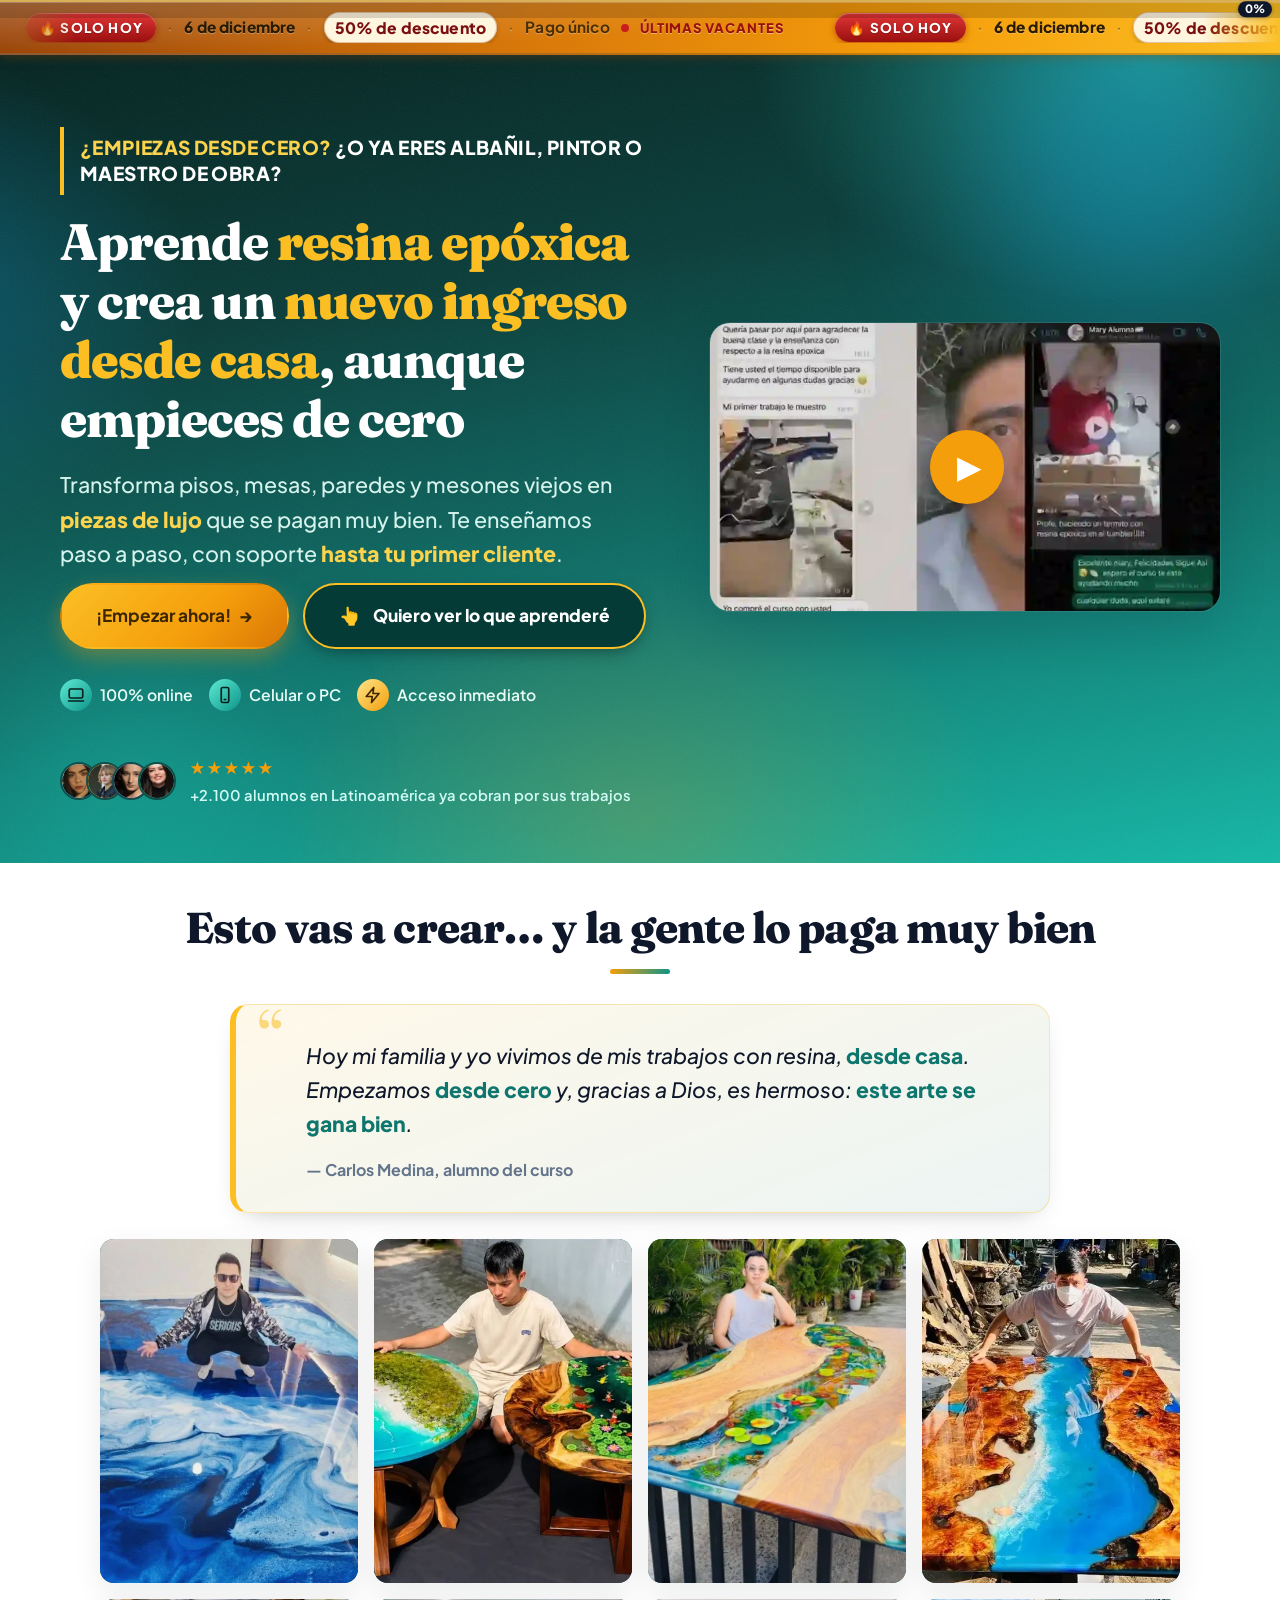
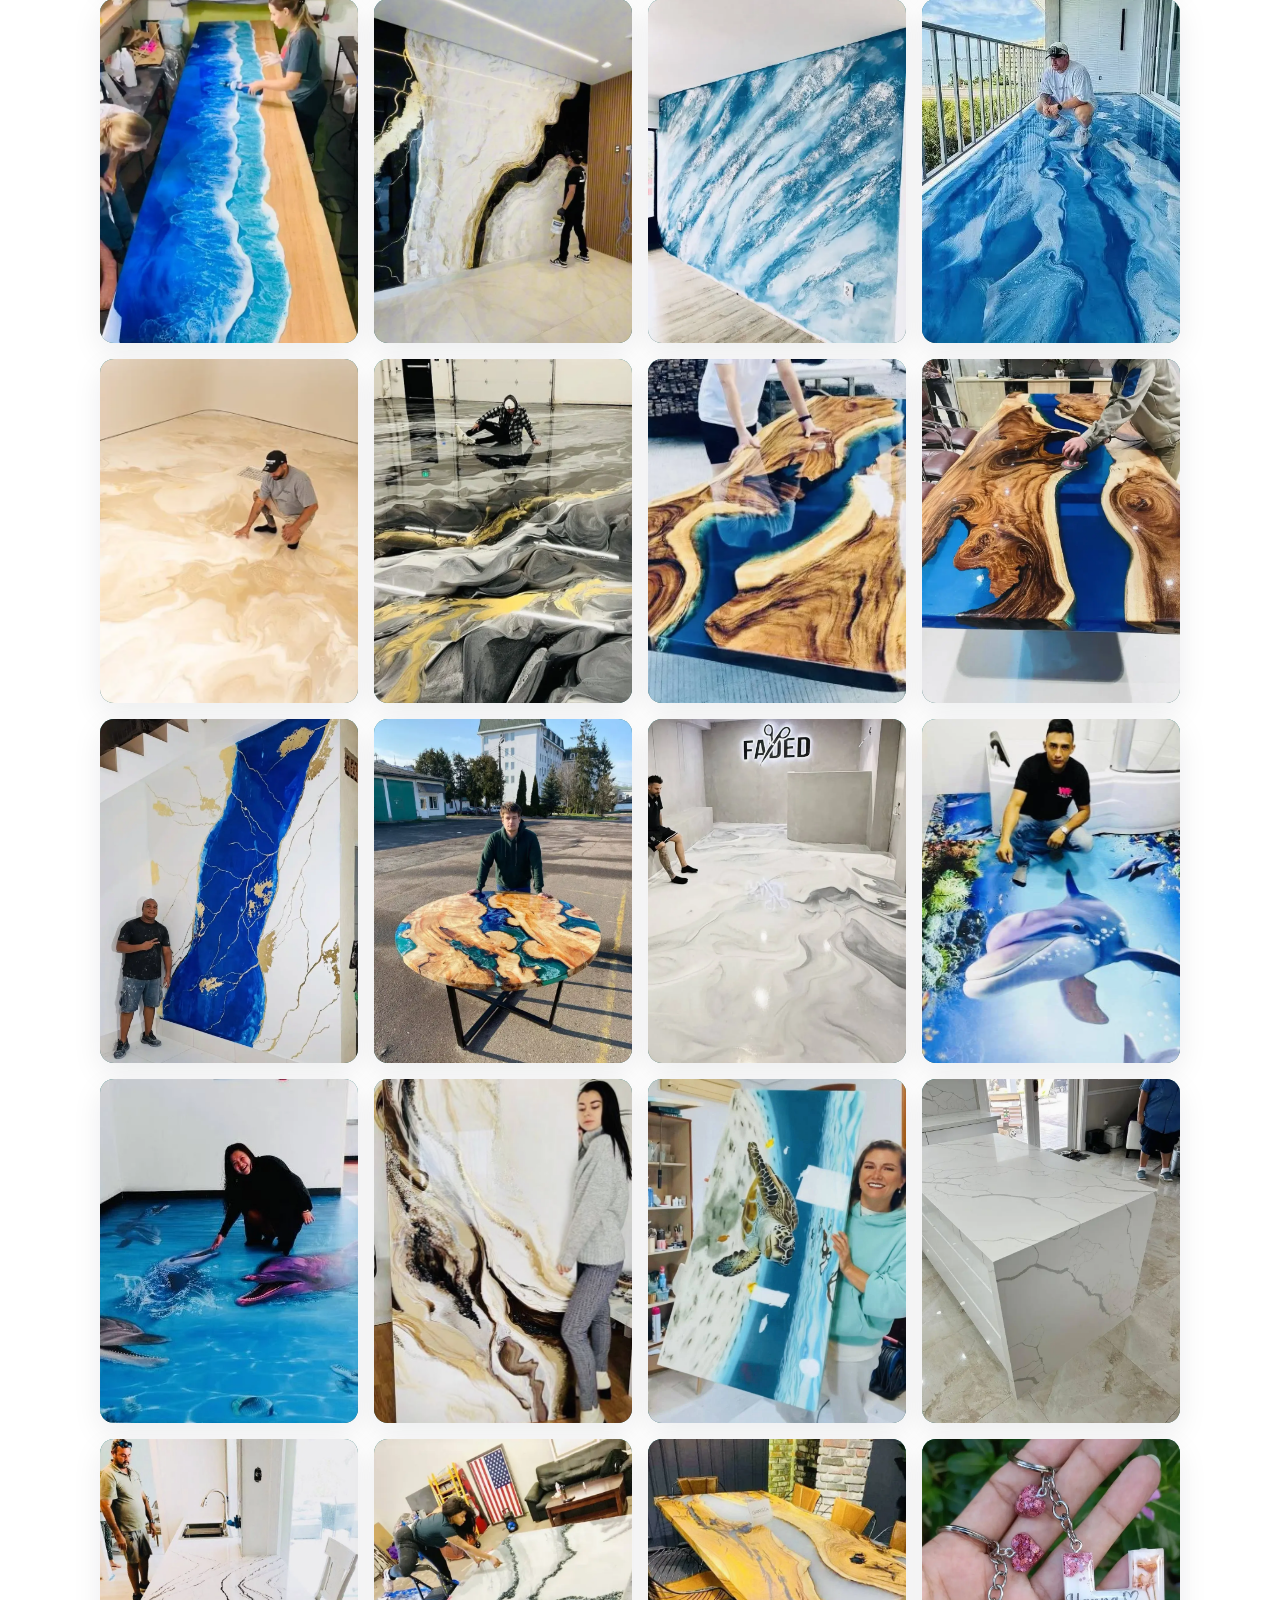
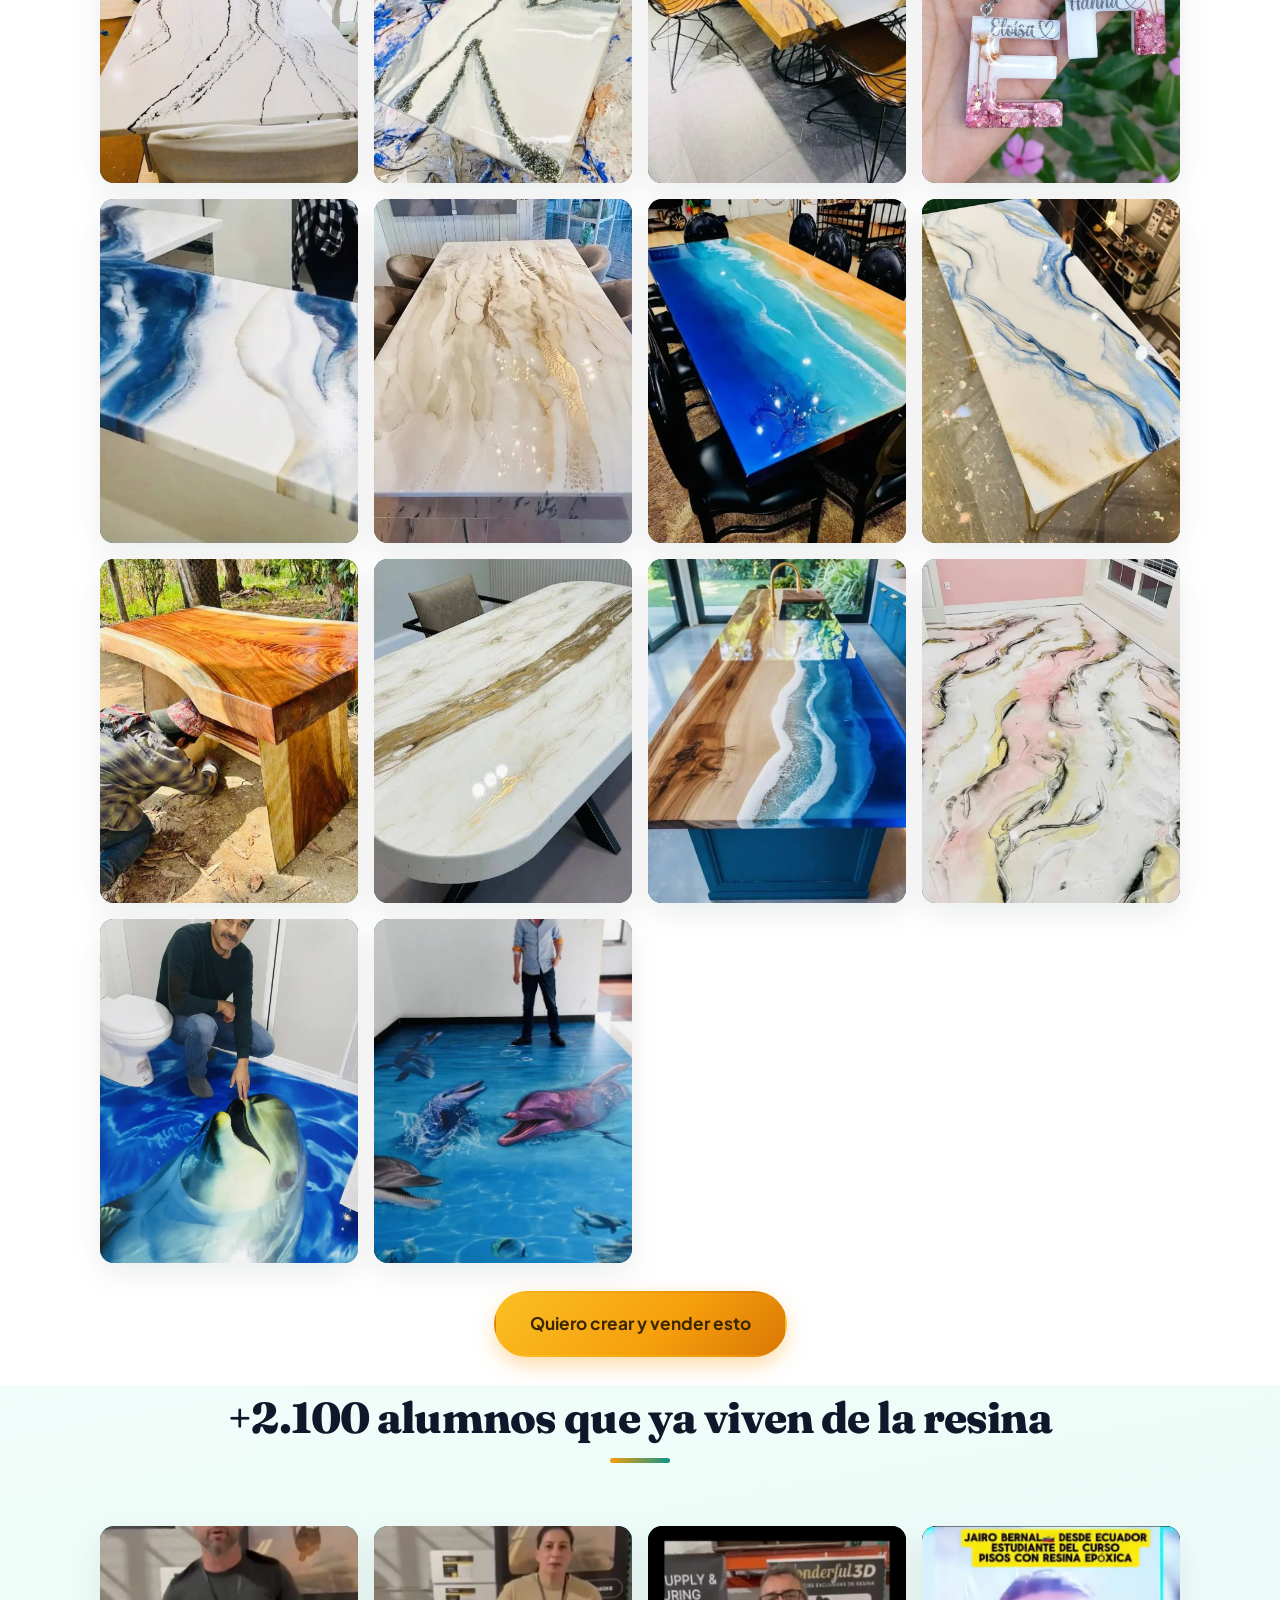
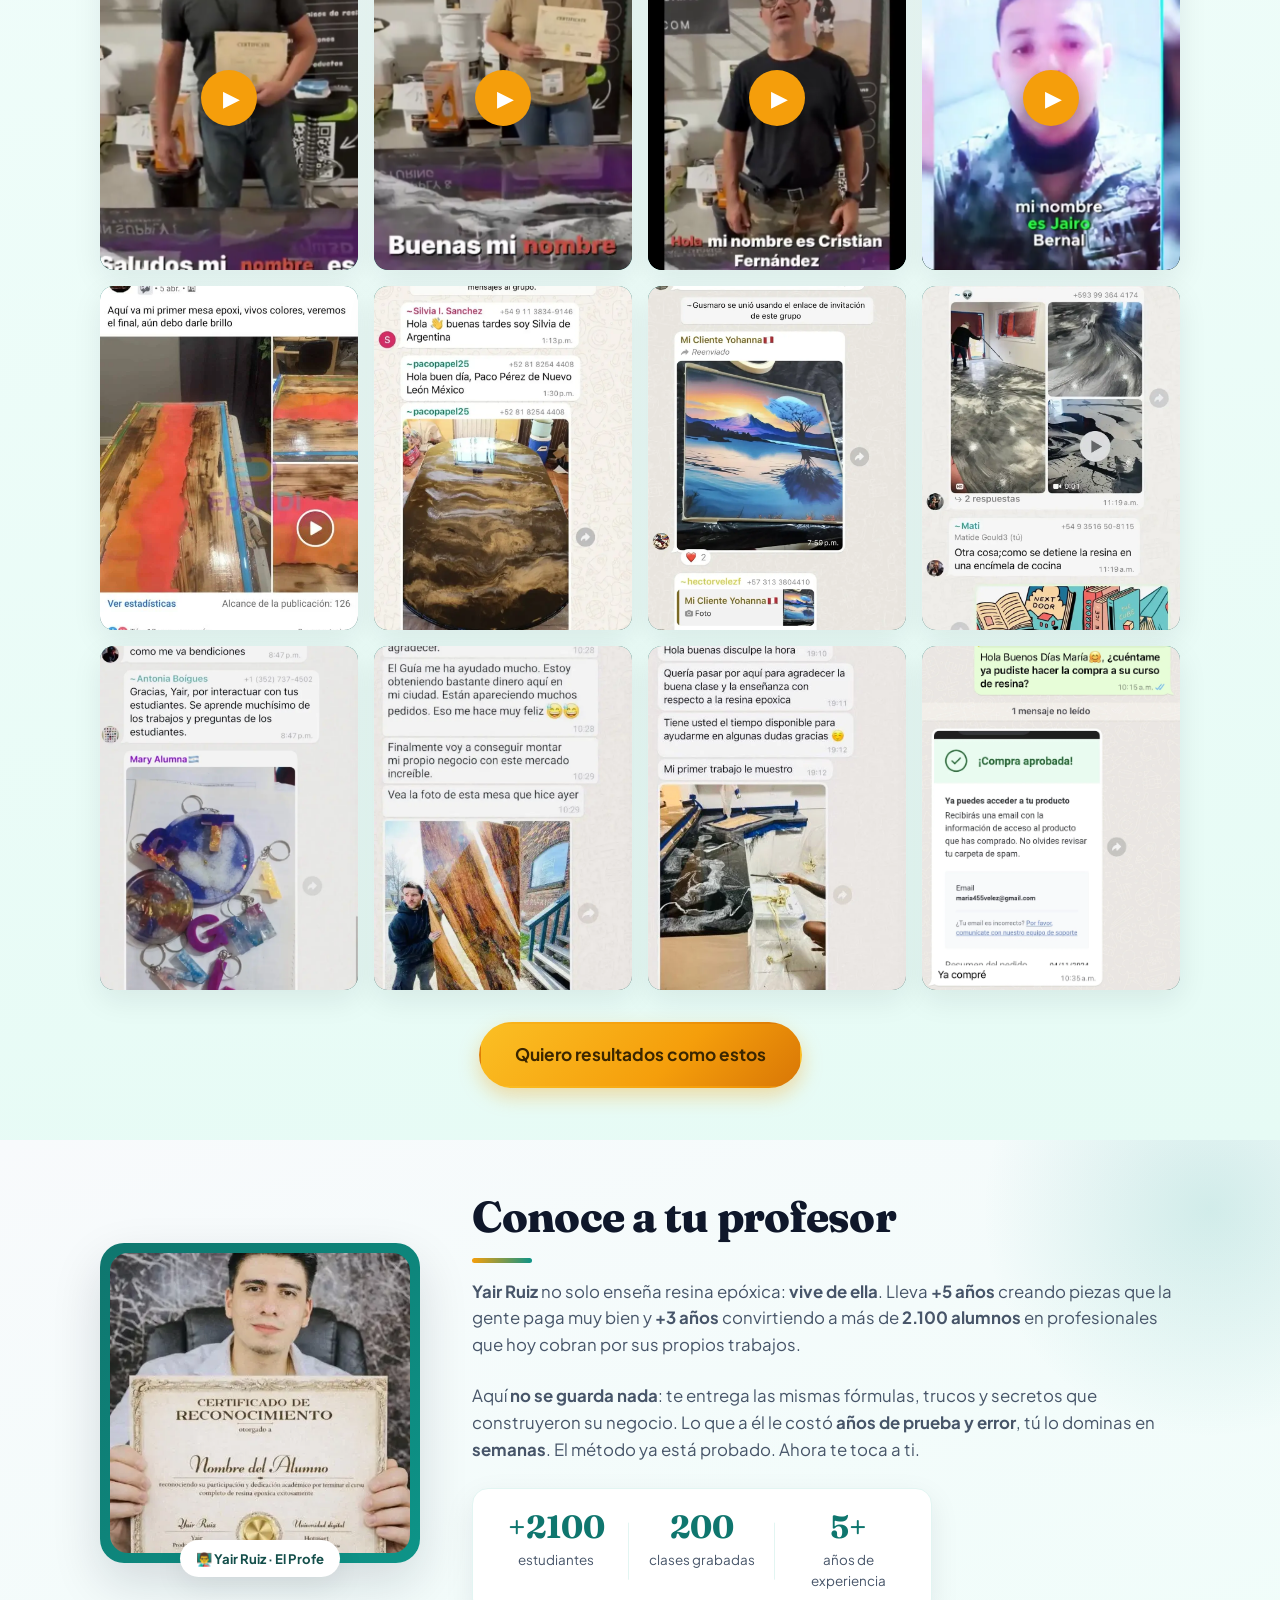
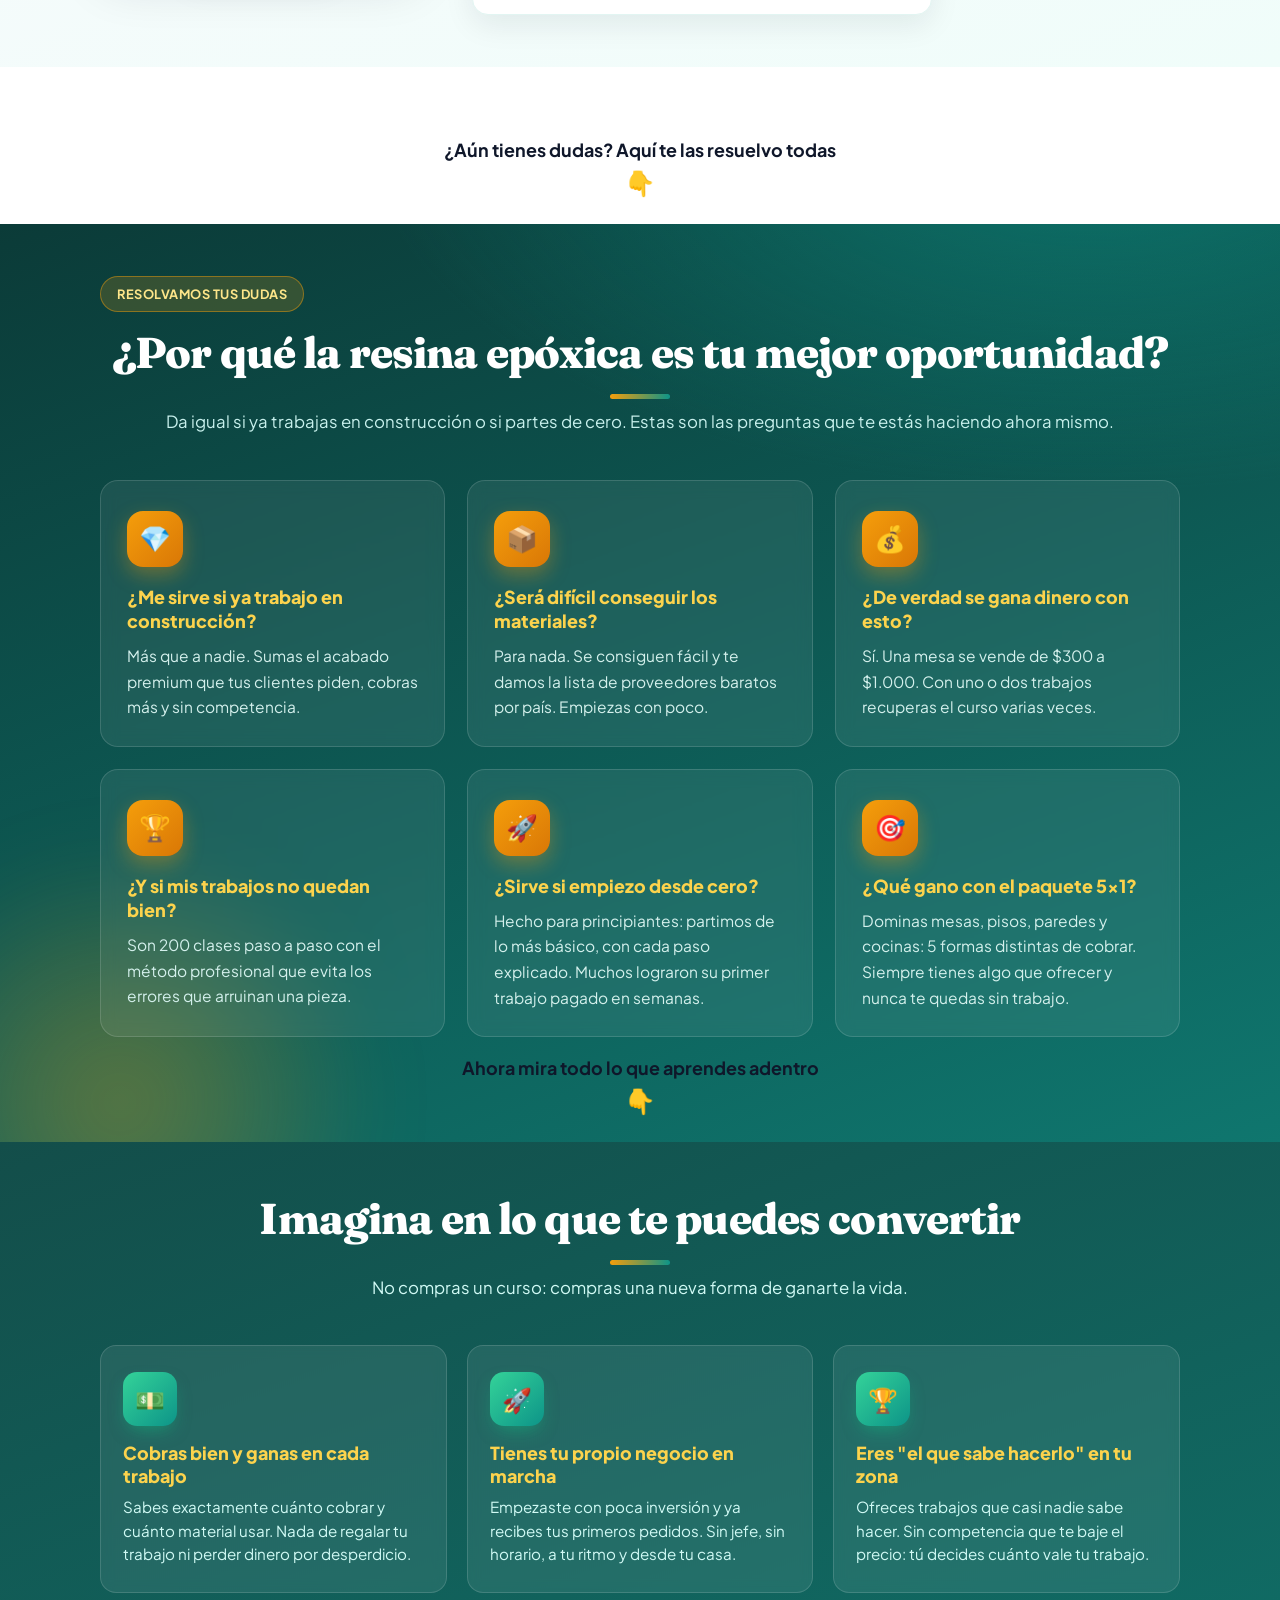
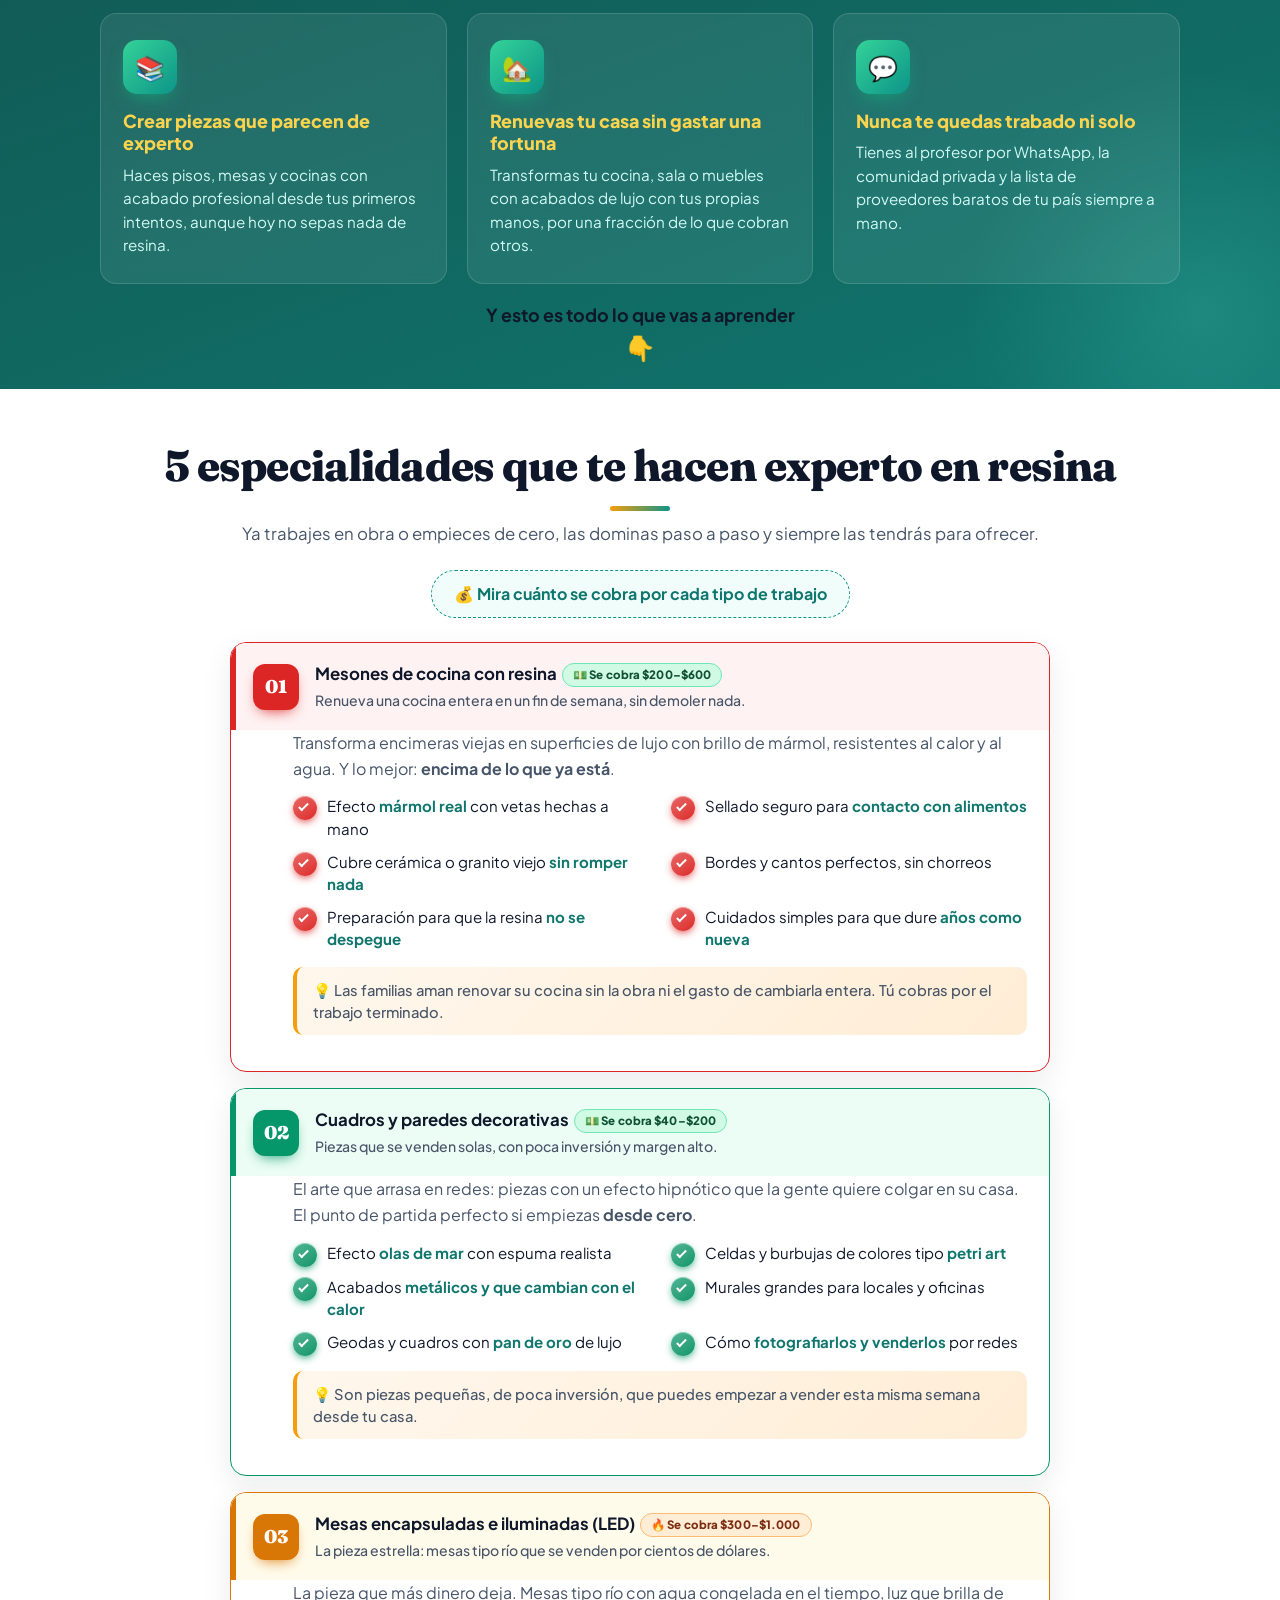
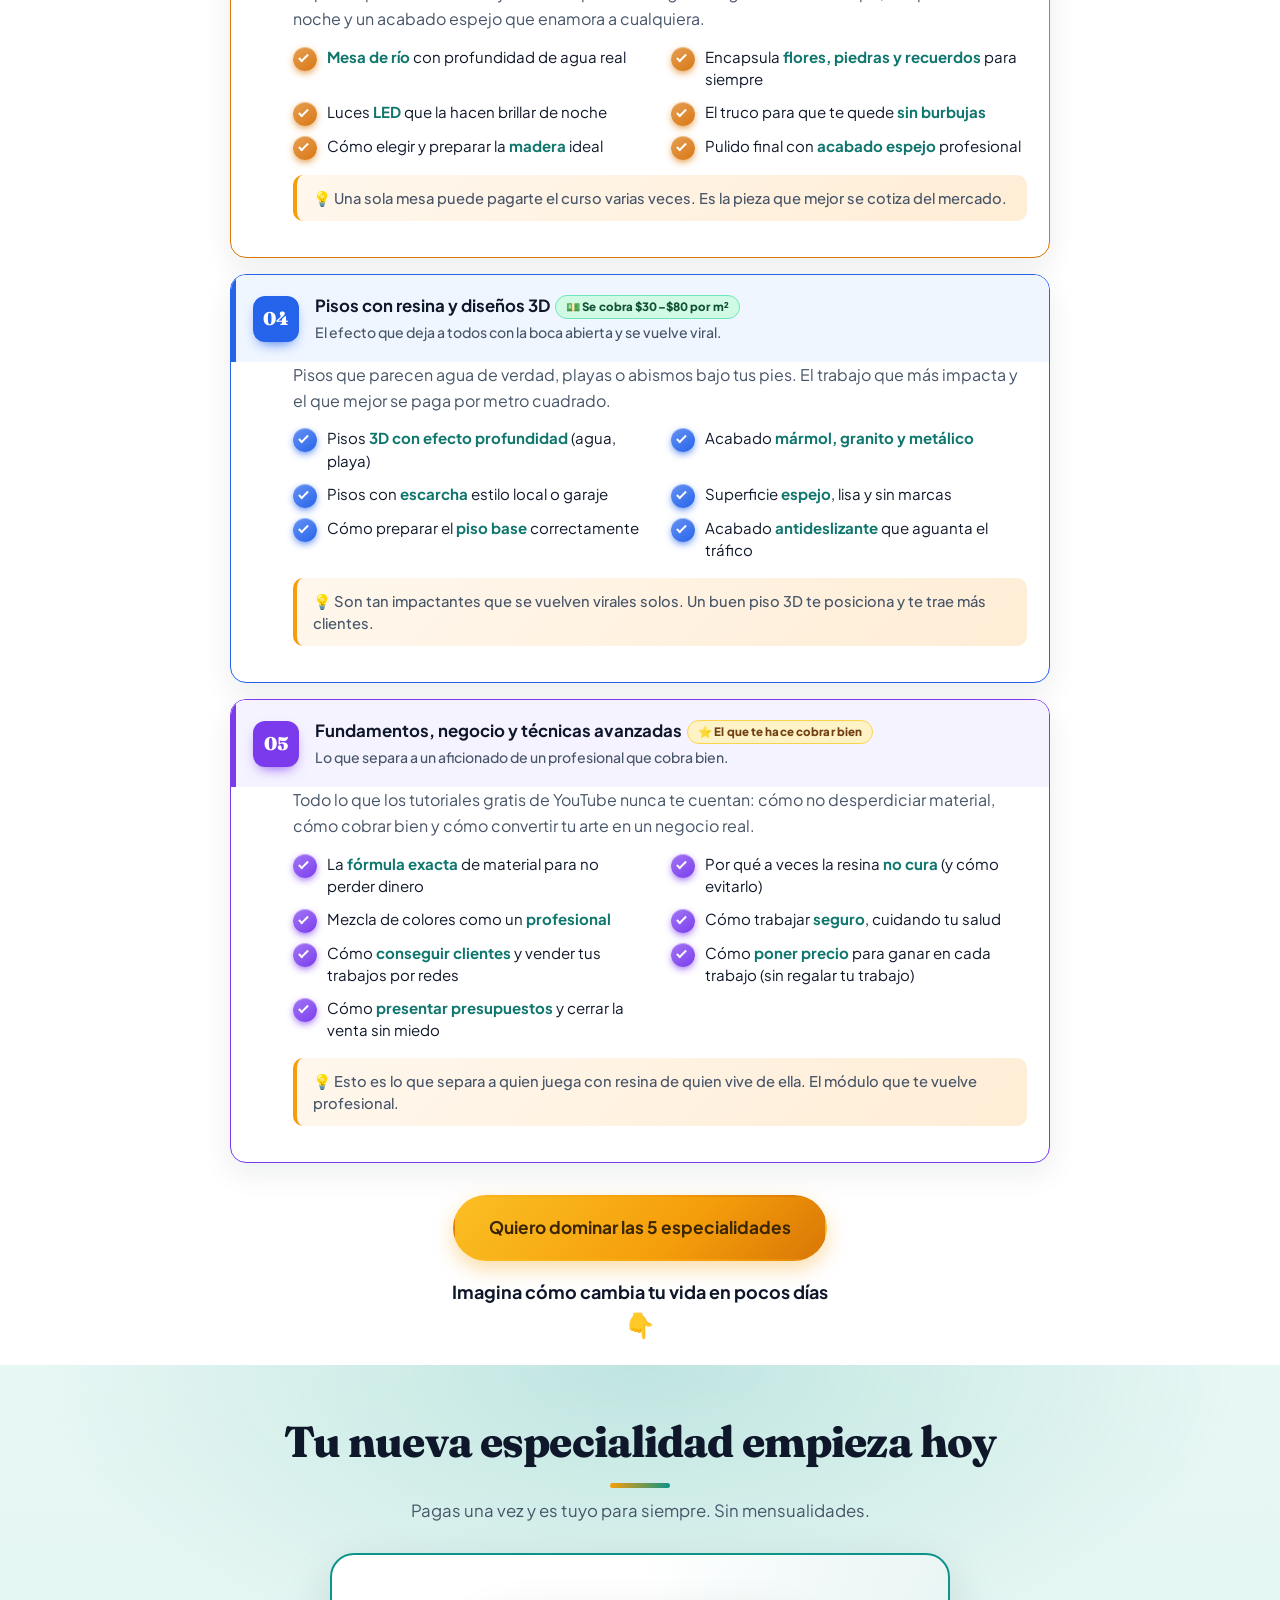
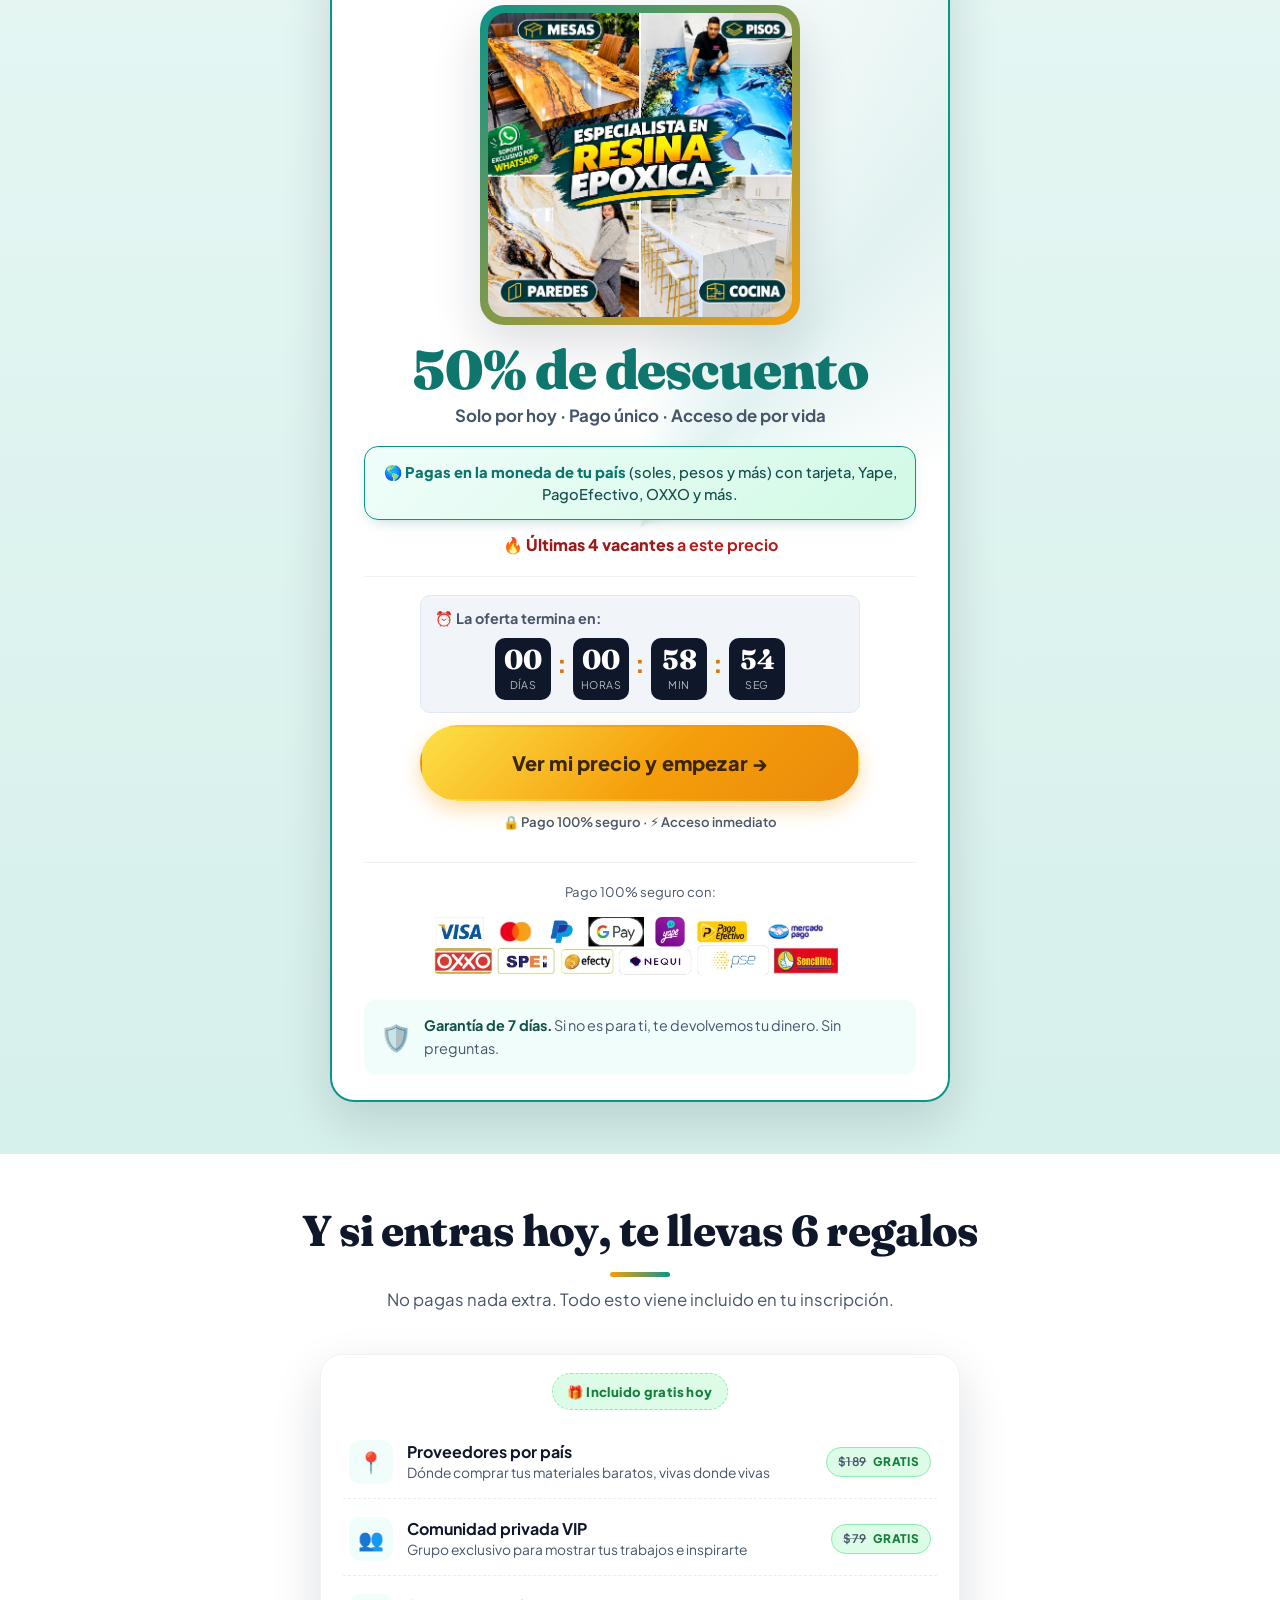
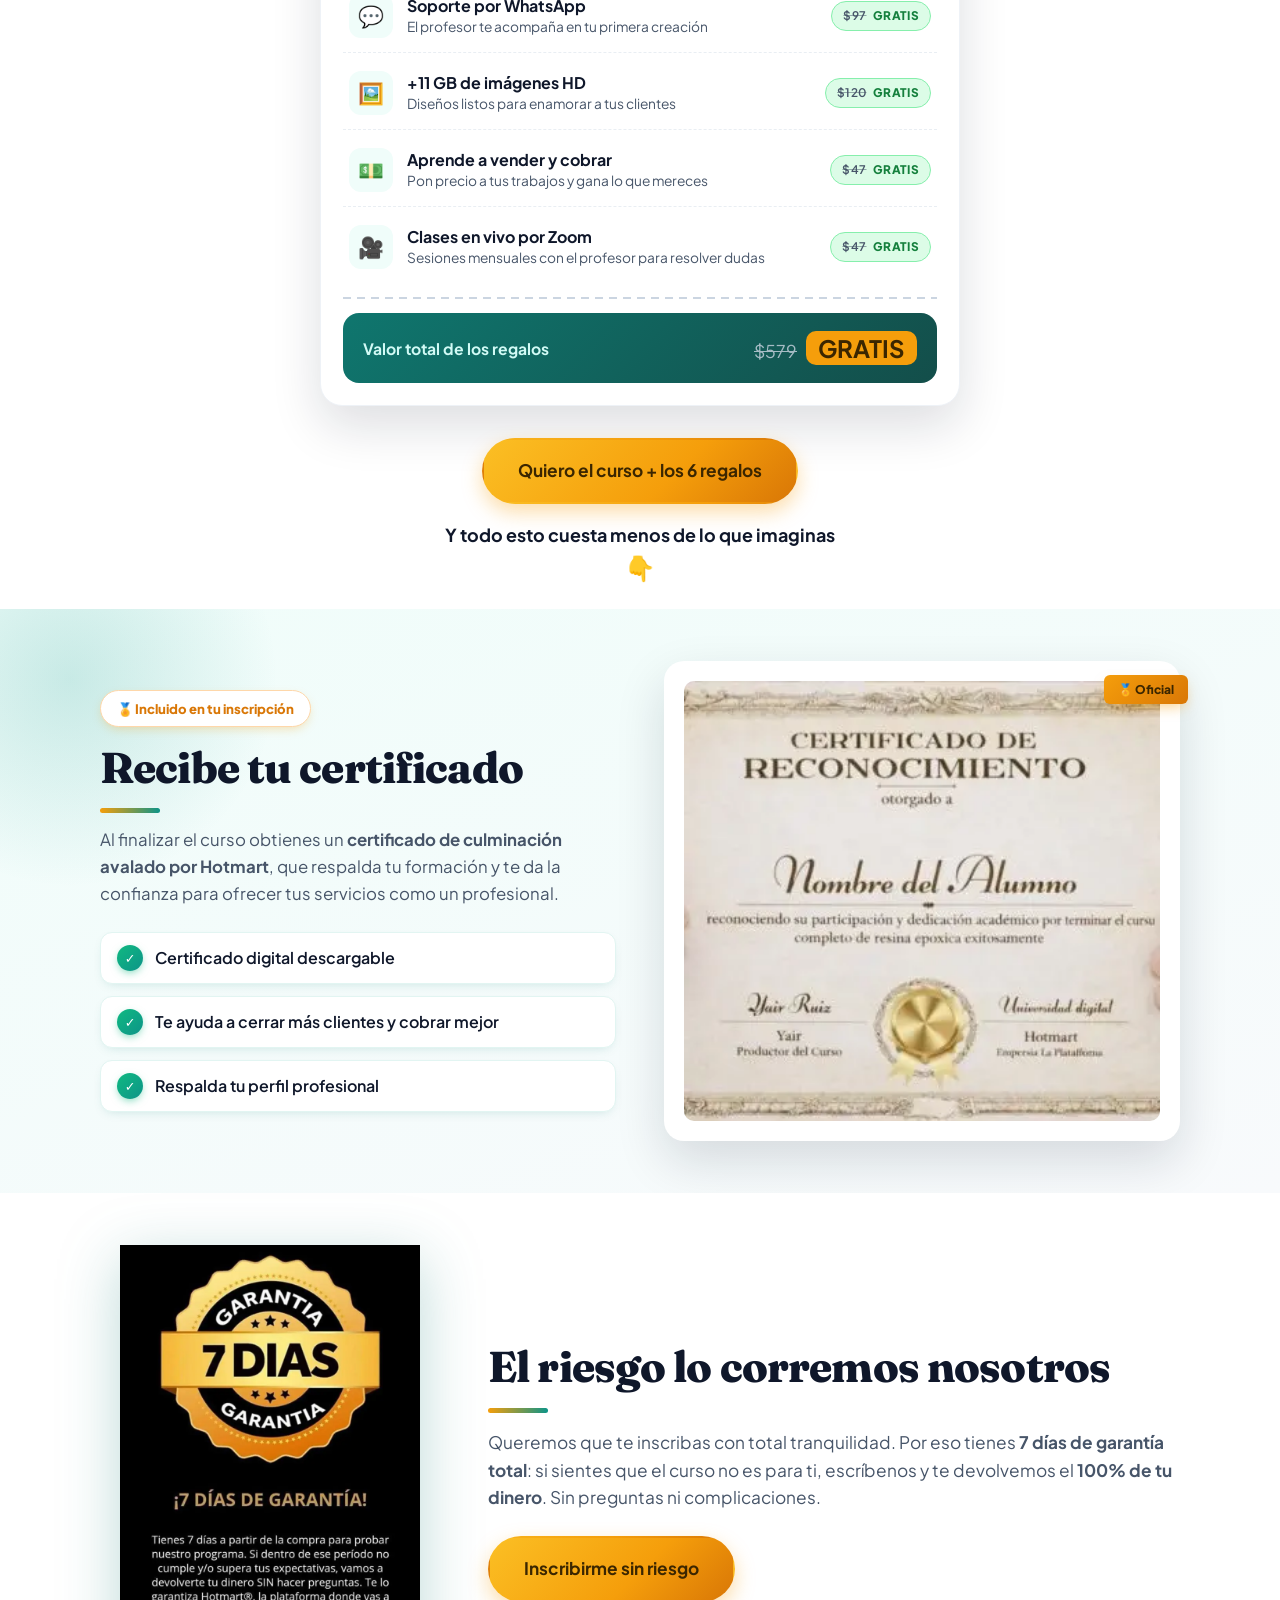
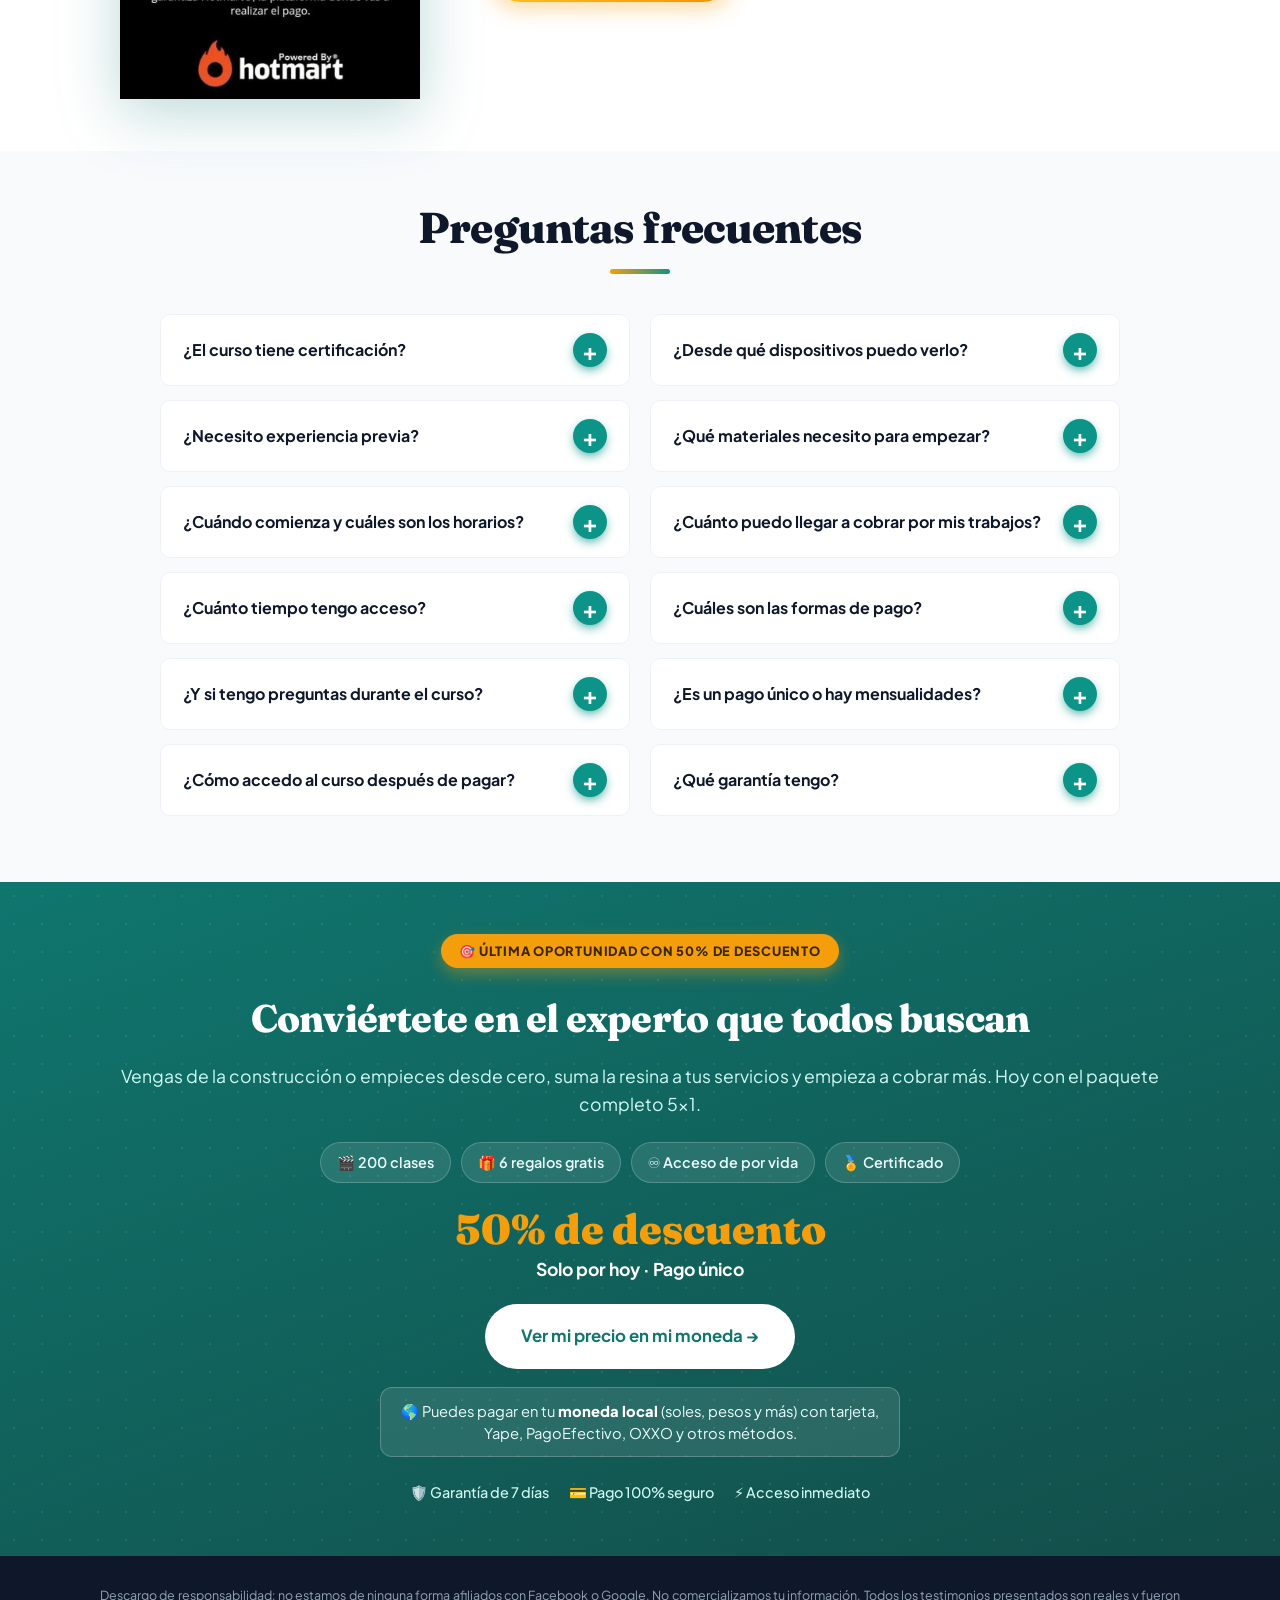
==== commit 1ec912b4: "Ajuste en index + cache busting v20261116s5" ====
--- a/landing-resina/index.html
+++ b/landing-resina/index.html
@@ -38,7 +38,7 @@
   <link rel="preconnect" href="https://fonts.googleapis.com" />
   <link rel="preconnect" href="https://fonts.gstatic.com" crossorigin />
   <link href="https://fonts.googleapis.com/css2?family=Fraunces:opsz,wght@9..144,600;9..144,800;9..144,900&family=Plus+Jakarta+Sans:wght@400;500;600;700;800&display=swap" rel="stylesheet" />
-  <link rel="stylesheet" href="styles.css?v=20261116s4" />
+  <link rel="stylesheet" href="styles.css?v=20261116s5" />
   <!-- Precarga el poster del video del hero para que el espacio se vea lleno al instante -->
   <link rel="preload" as="image" href="img/hero-video-poster.webp" fetchpriority="high" />
   <!-- Precarga las primeras imagenes de la galeria para que aparezcan al instante (la galeria va arriba) -->
@@ -241,7 +241,6 @@
           <figure class="gal-item"><img src="https://giancarlotiradoarana.github.io/LandingPageResina/landing-resina/img/trabajos/trabajo-22.webp" alt="Trabajo en resina epóxica" loading="lazy"></figure>
           <figure class="gal-item"><img src="https://giancarlotiradoarana.github.io/LandingPageResina/landing-resina/img/trabajos/trabajo-24.webp" alt="Trabajo en resina epóxica" loading="lazy"></figure>
           <figure class="gal-item"><img src="https://giancarlotiradoarana.github.io/LandingPageResina/landing-resina/img/trabajos/trabajo-28.webp" alt="Trabajo en resina epóxica" loading="lazy"></figure>
-          <figure class="gal-item"><img src="https://giancarlotiradoarana.github.io/LandingPageResina/landing-resina/img/trabajos/trabajo-39.webp" alt="Trabajo en resina epóxica" loading="lazy"></figure>
           <figure class="gal-item"><img src="https://giancarlotiradoarana.github.io/LandingPageResina/landing-resina/img/trabajos/trabajo-40.webp" alt="Trabajo en resina epóxica" loading="lazy"></figure>
           <figure class="gal-item"><img src="https://giancarlotiradoarana.github.io/LandingPageResina/landing-resina/img/trabajos/trabajo-43.webp" alt="Trabajo en resina epóxica" loading="lazy"></figure>
           <figure class="gal-item"><img src="https://giancarlotiradoarana.github.io/LandingPageResina/landing-resina/img/trabajos/trabajo-3.webp" alt="Alumno mostrando su trabajo en resina epóxica" loading="lazy"></figure>
@@ -1005,7 +1004,7 @@
 
   <!-- SDK de Vimeo: permite controlar la reproducción desde nuestro propio botón/capa -->
   <script src="https://player.vimeo.com/api/player.js"></script>
-  <script src="script.js?v=20261116s4" defer></script>
+  <script src="script.js?v=20261116s5" defer></script>
 
   <!-- ===== DATOS ESTRUCTURADOS (Schema.org) para SEO ===== -->
   <script type="application/ld+json">
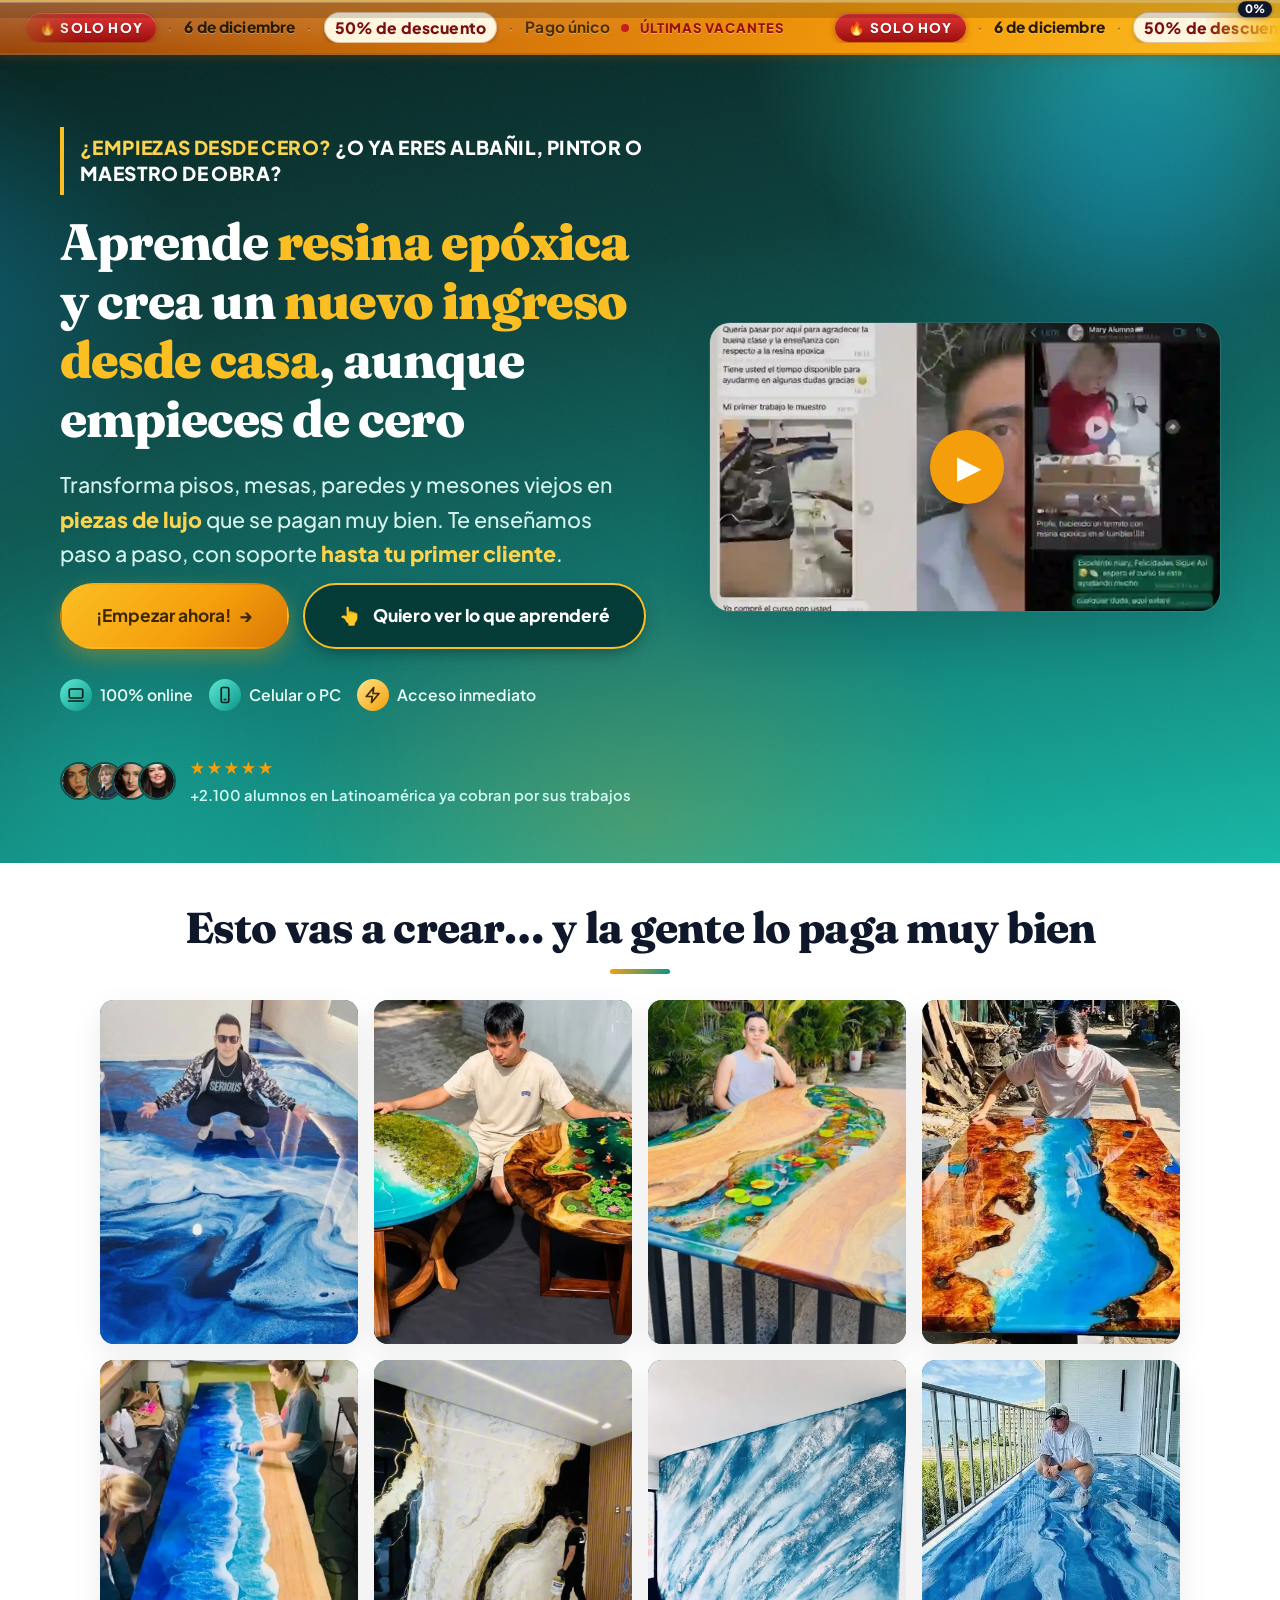
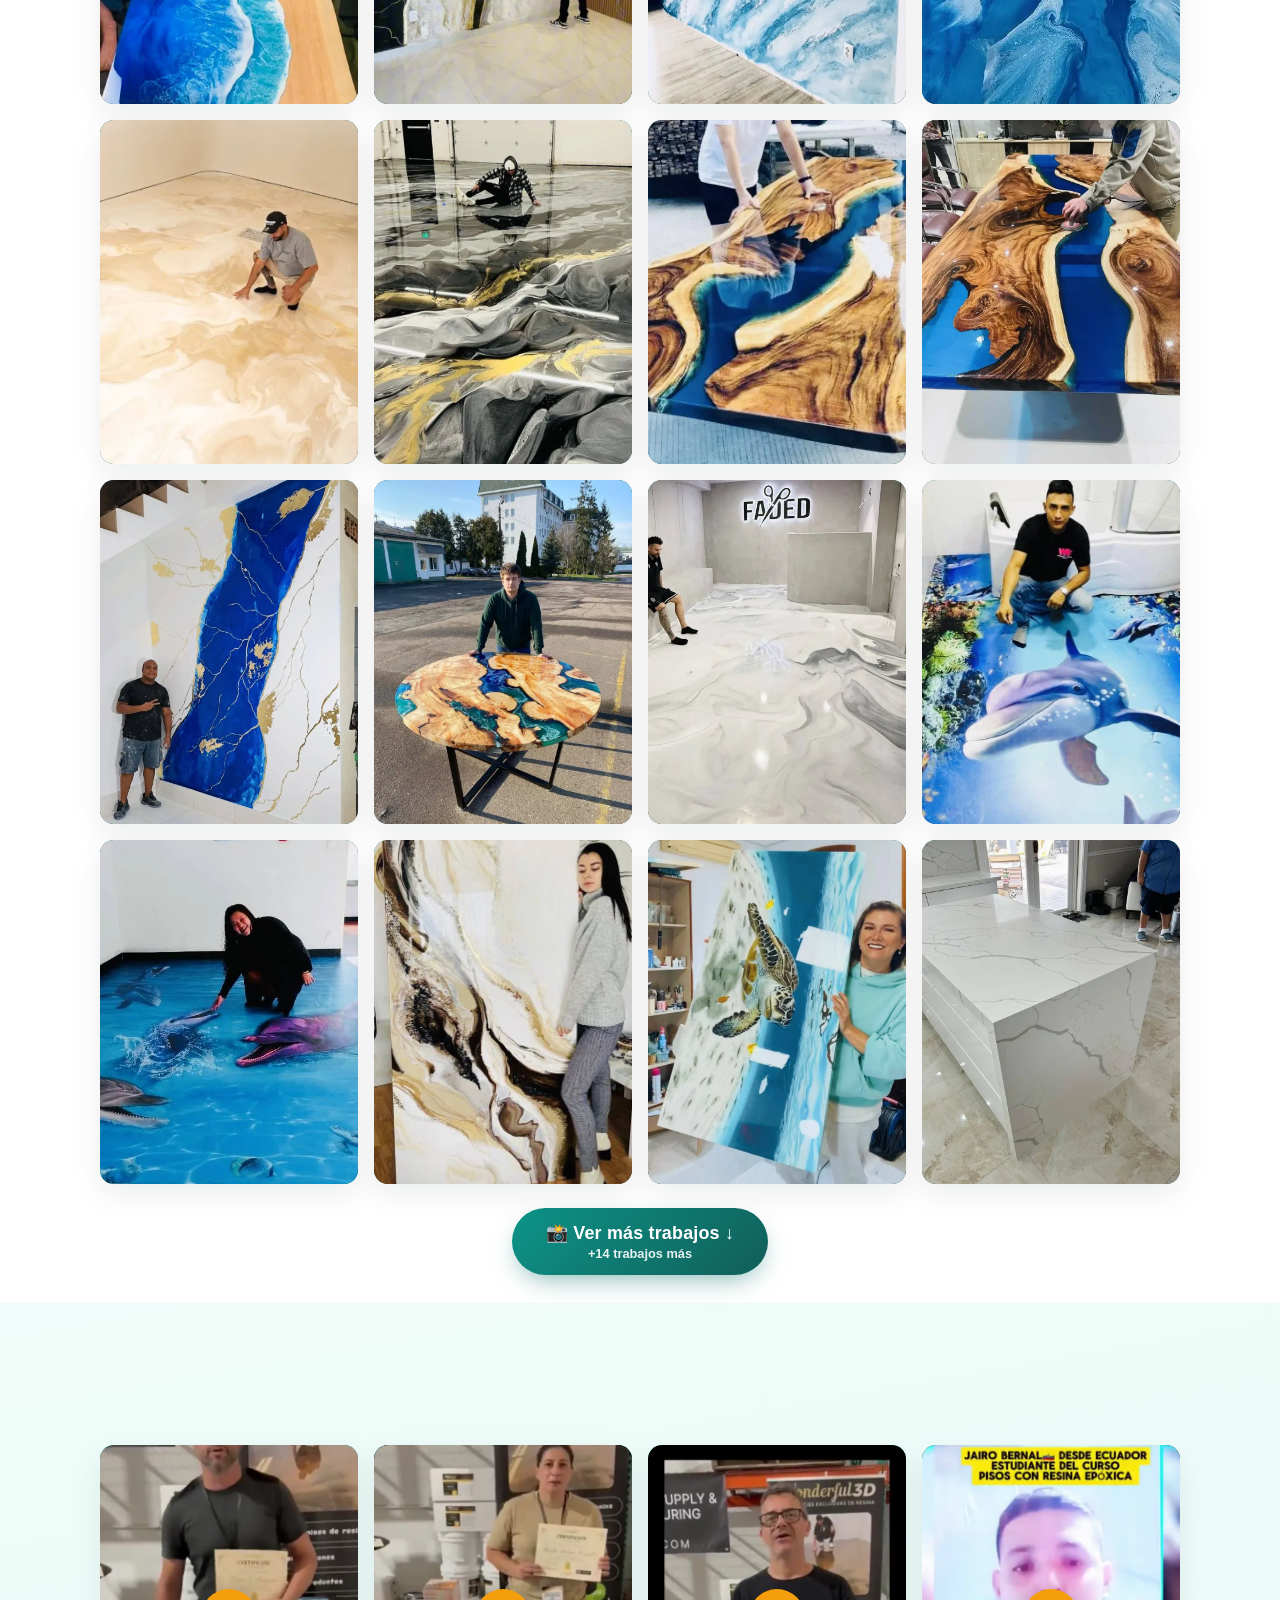
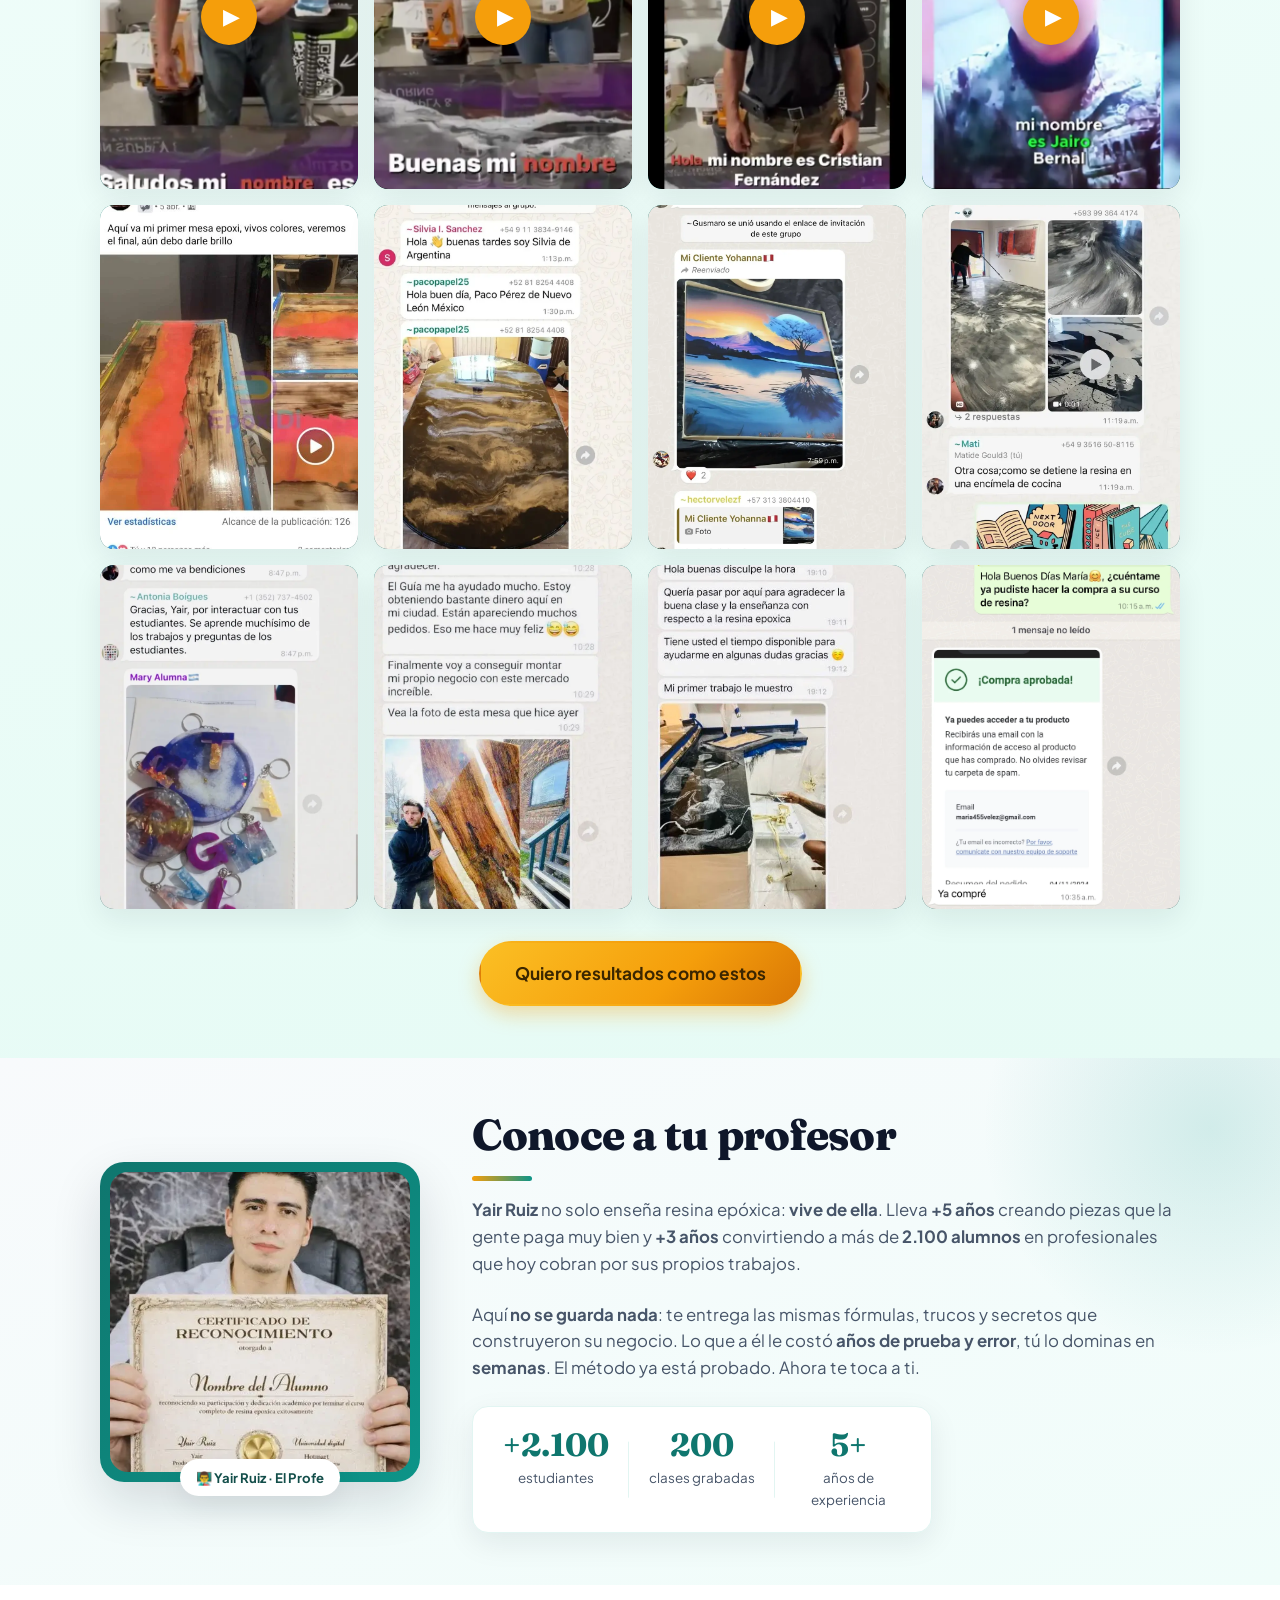
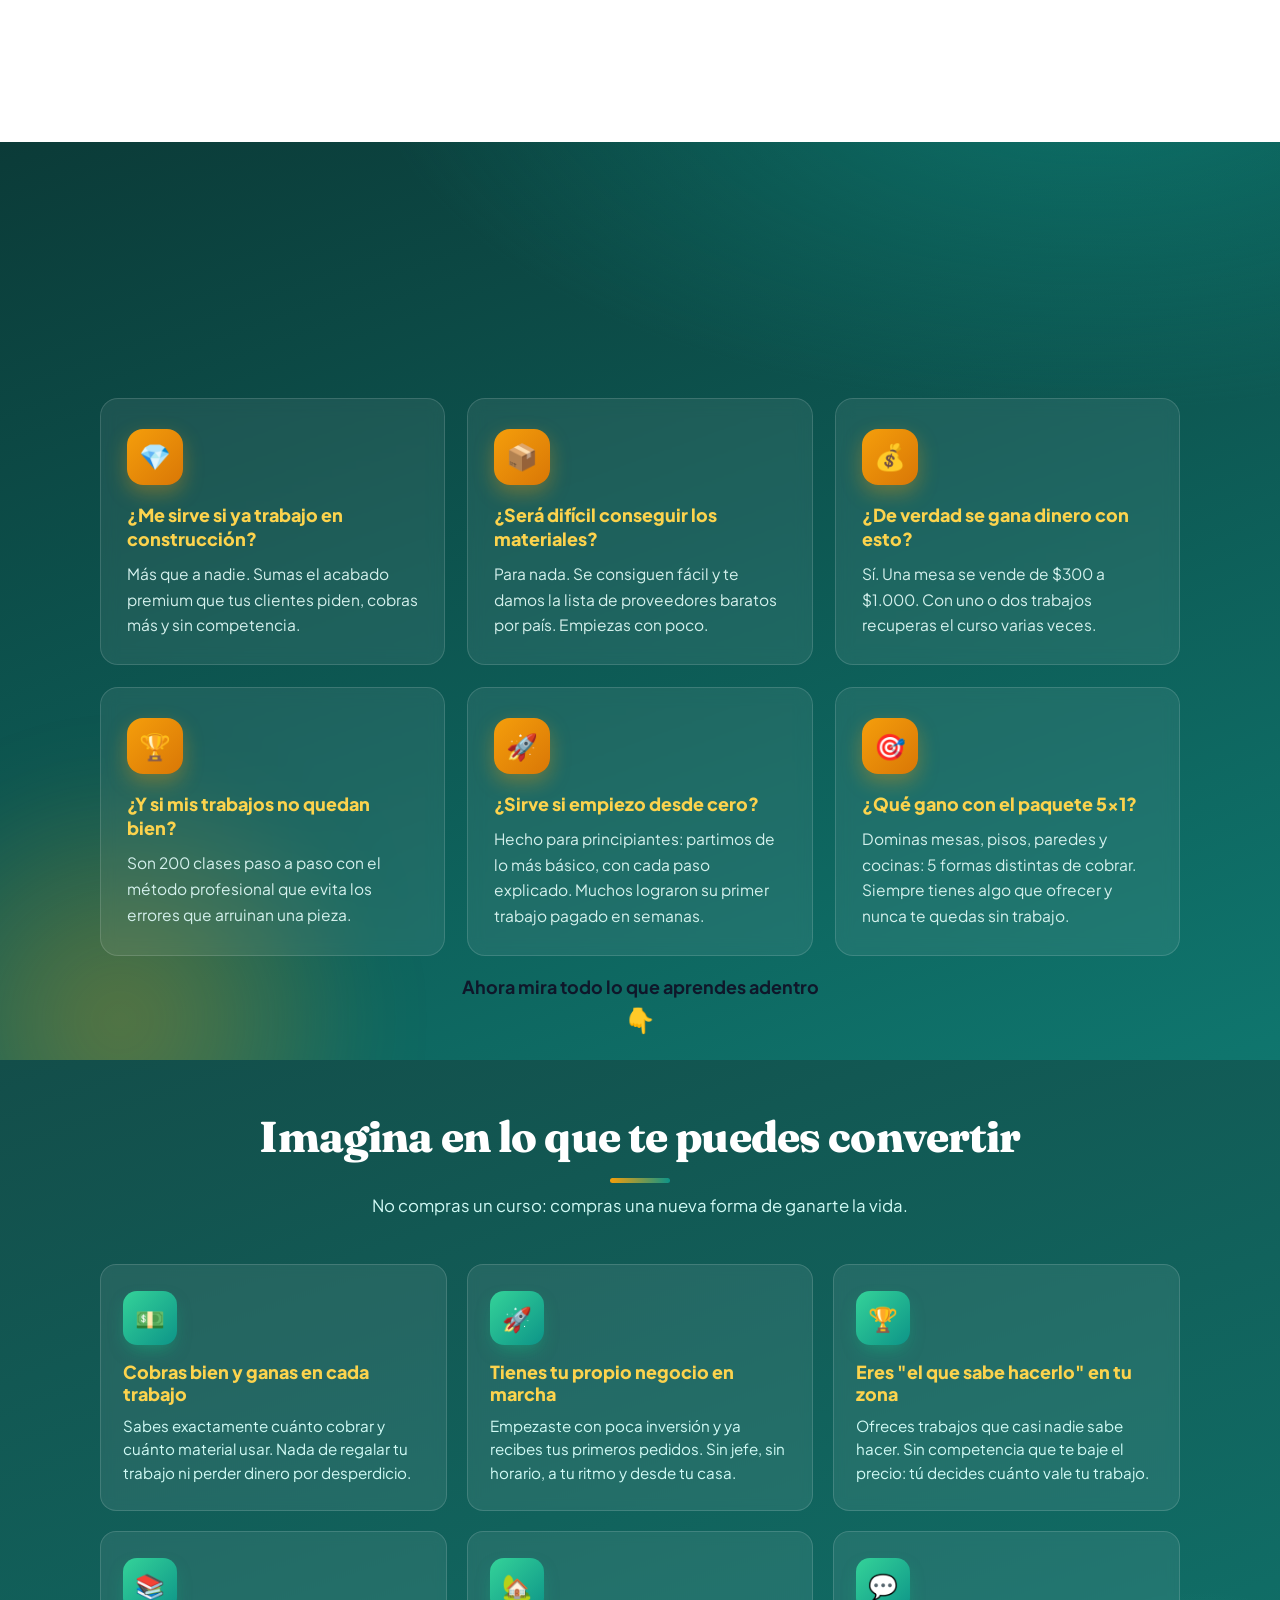
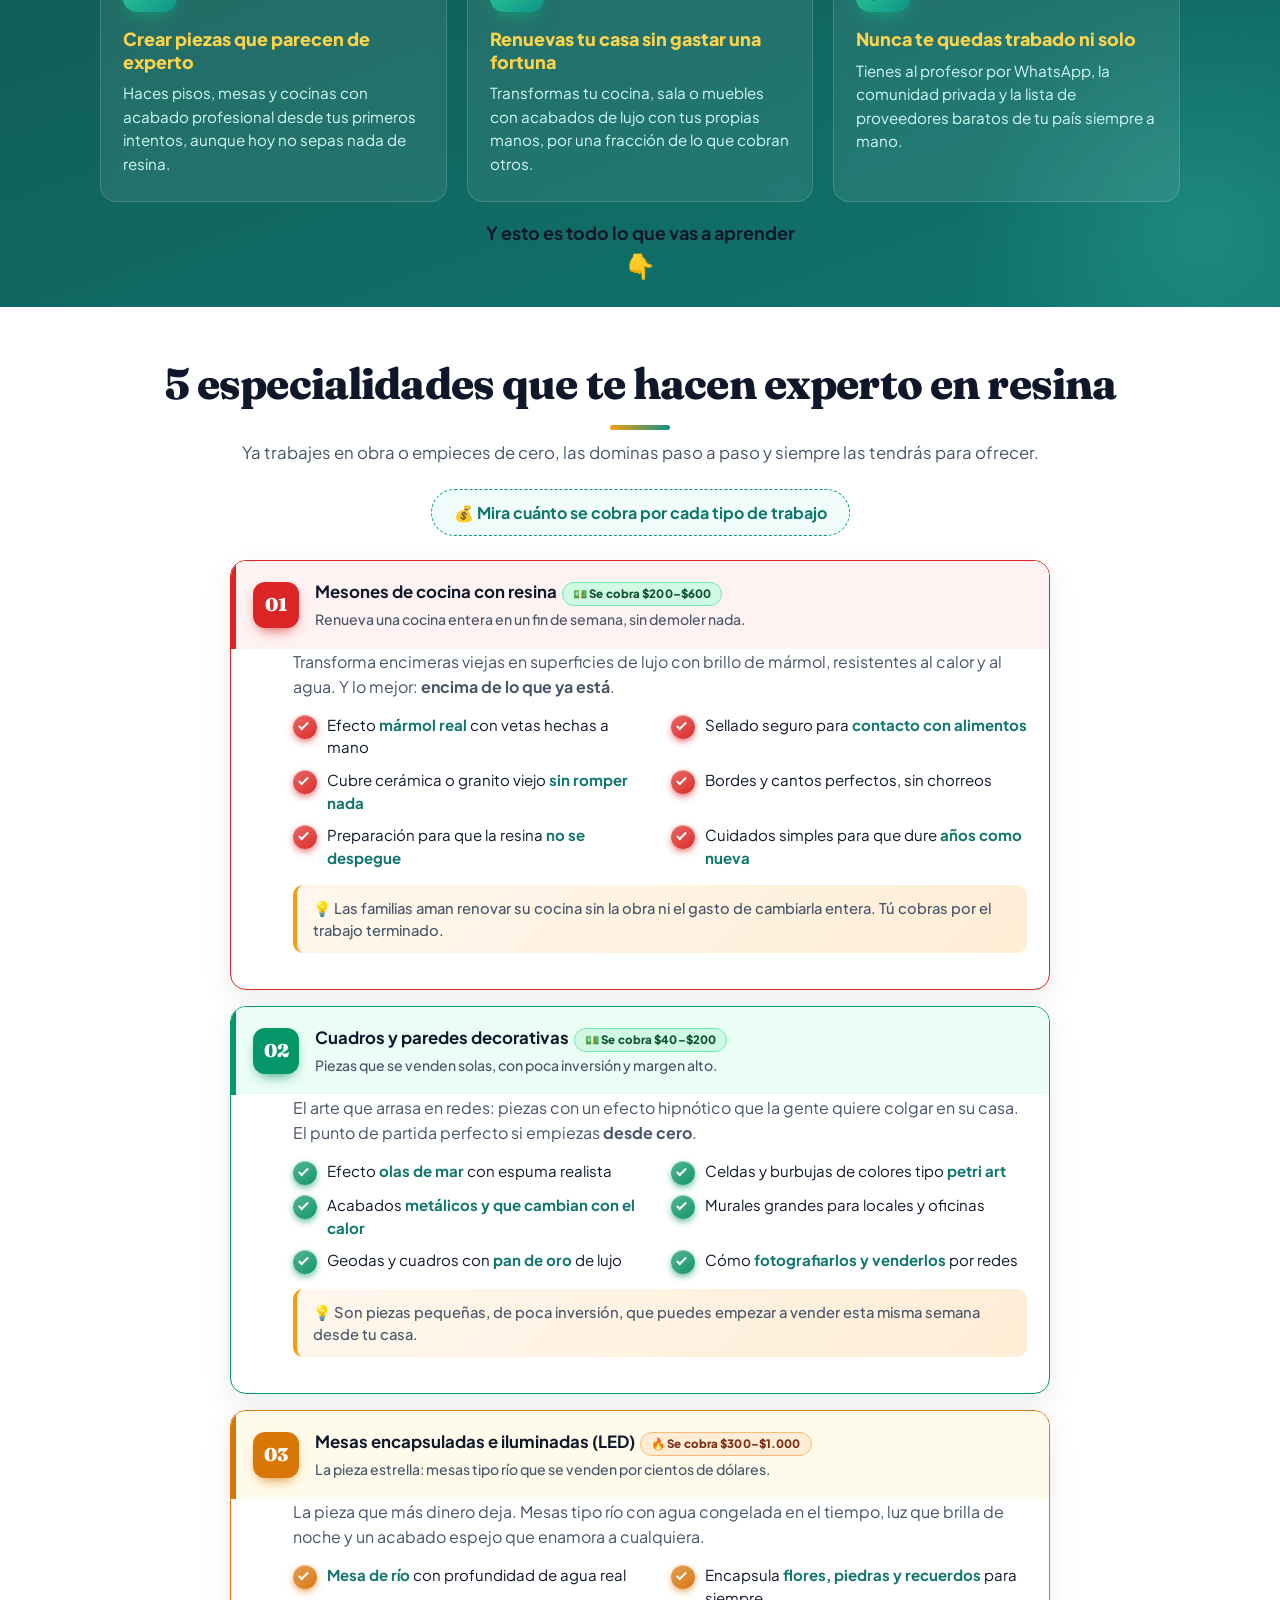
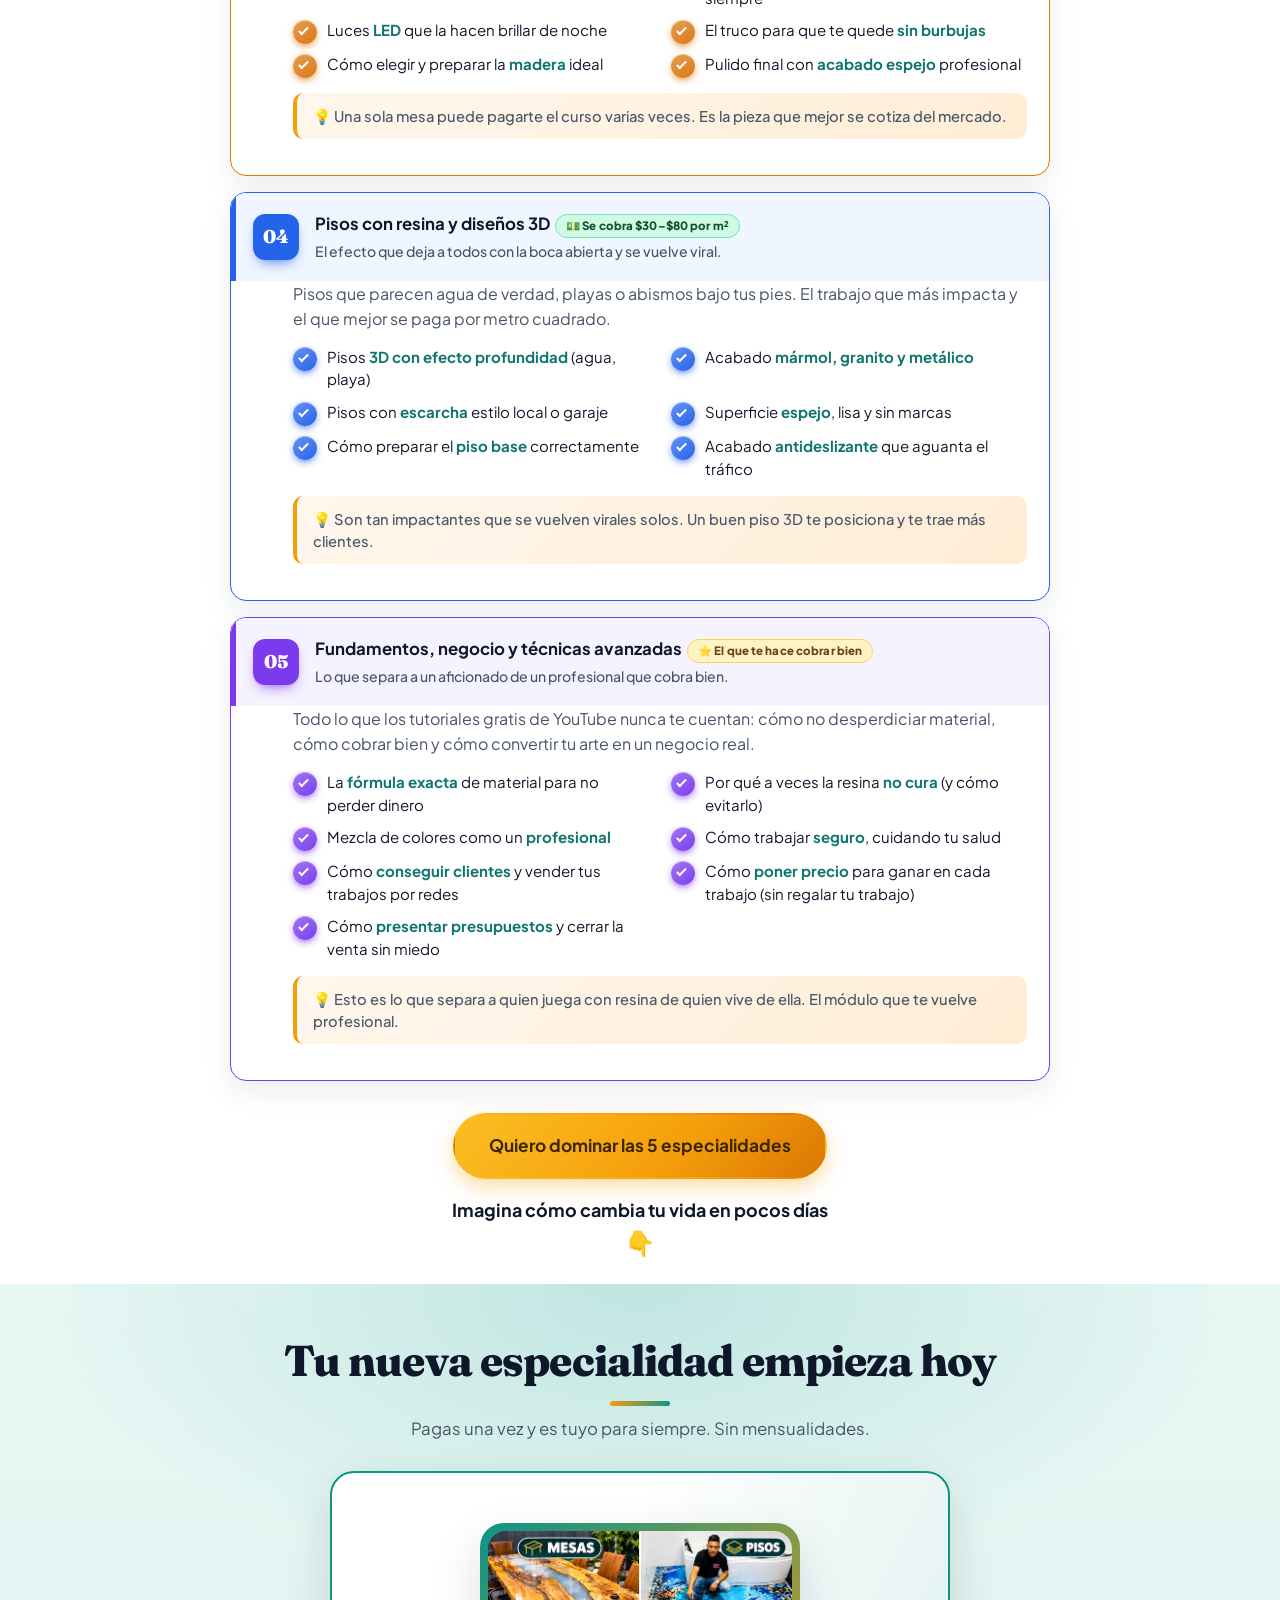
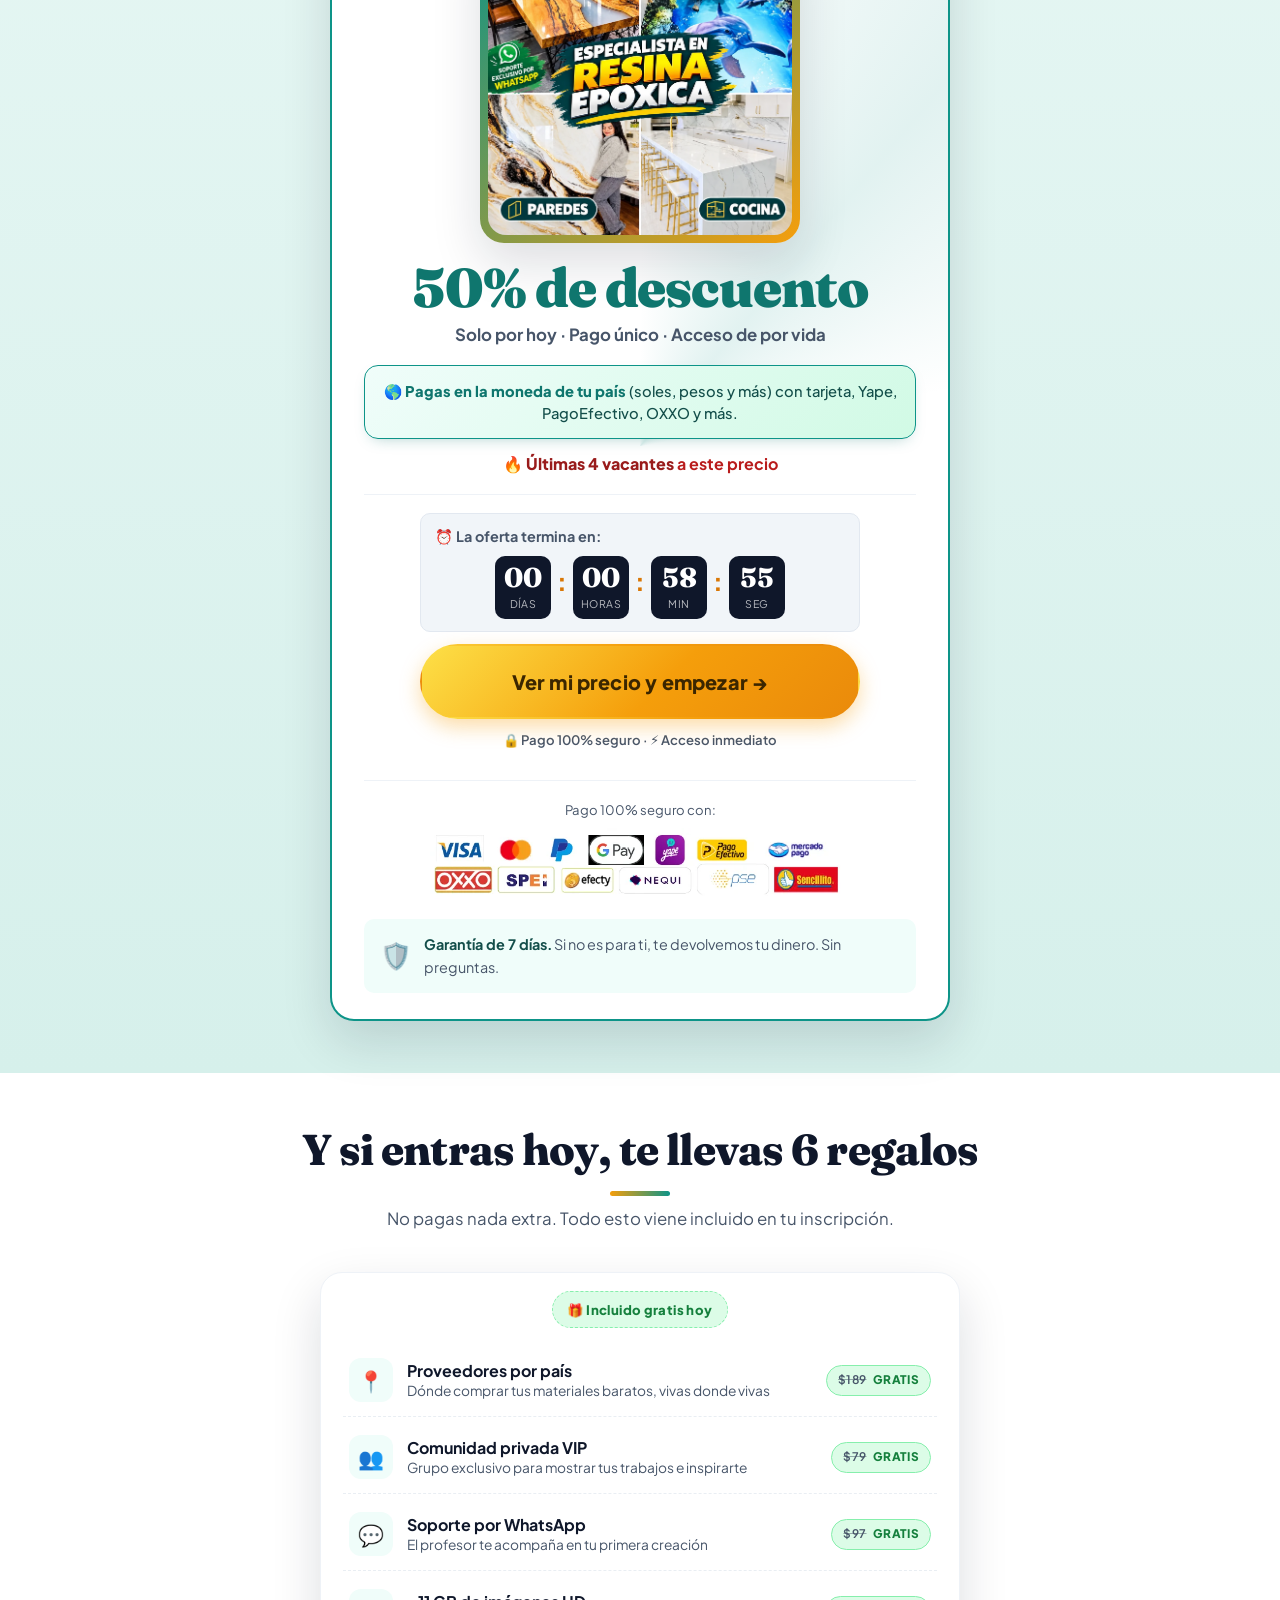
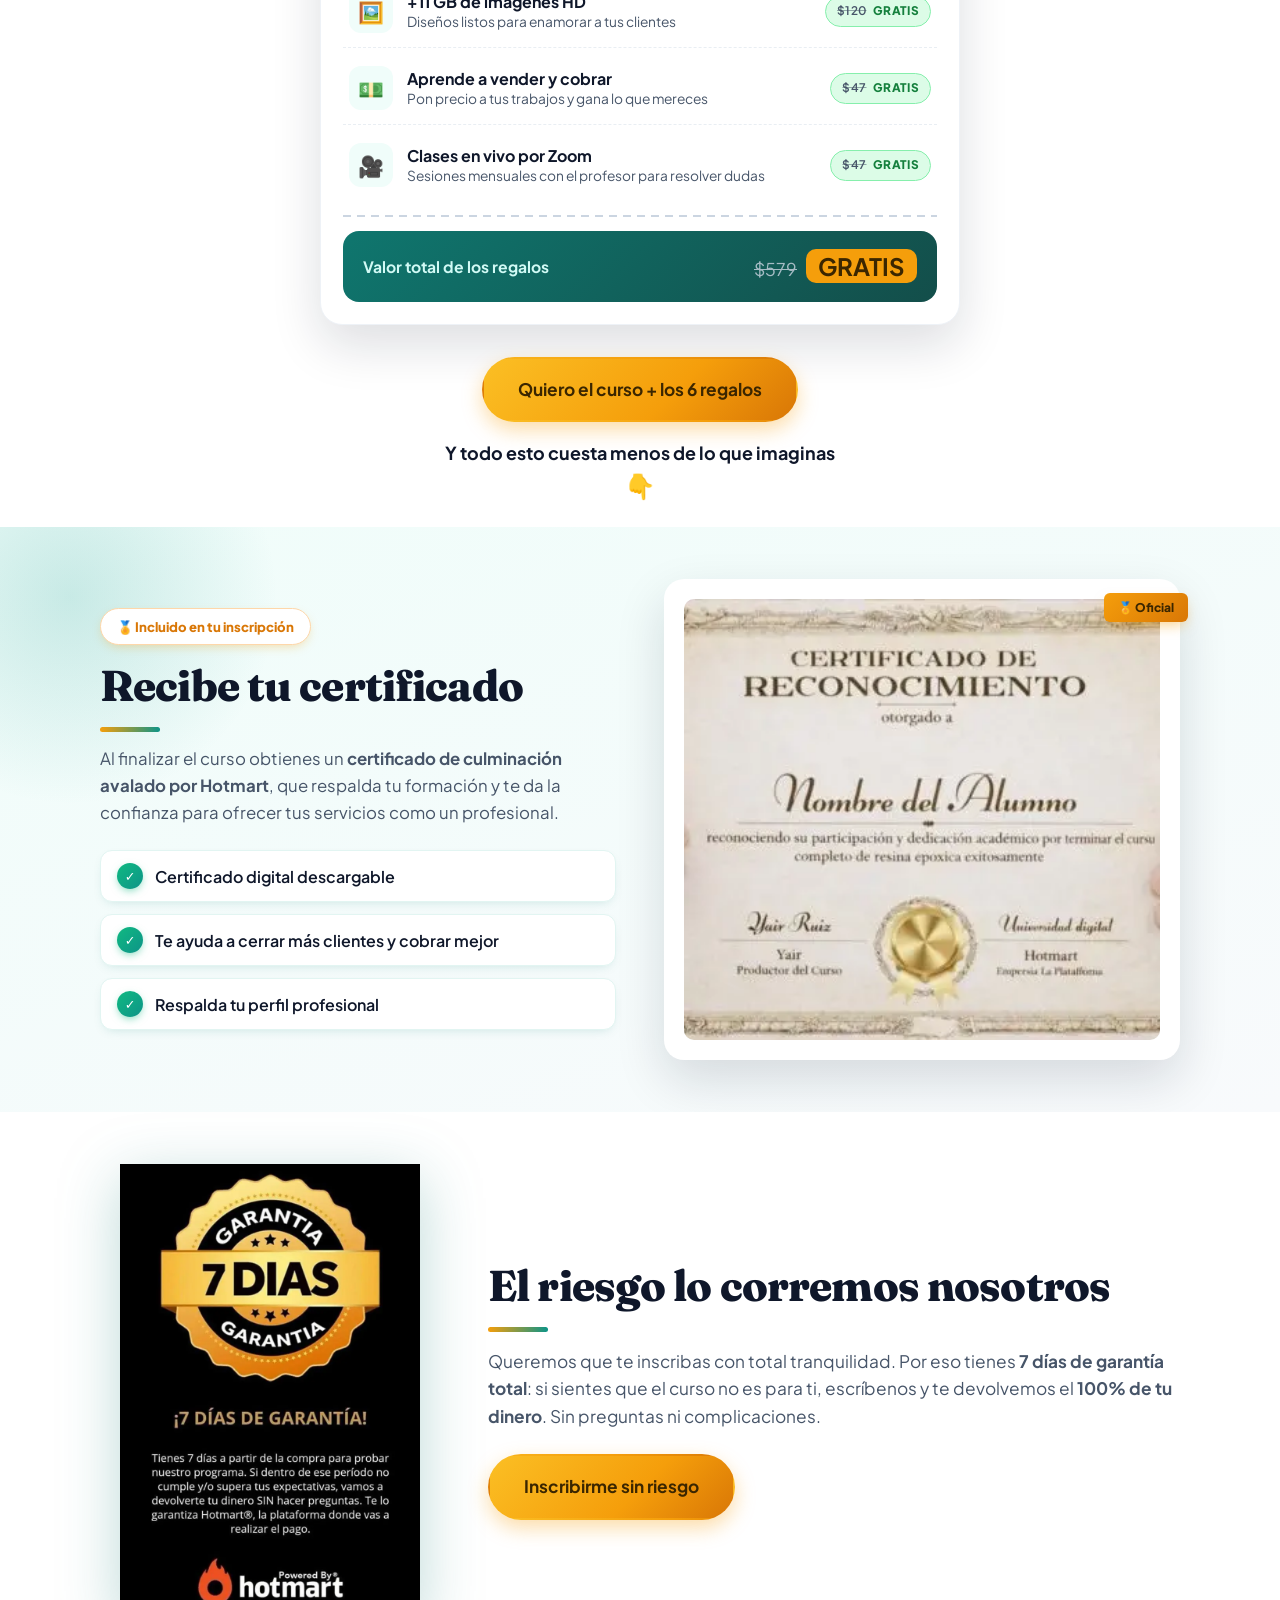
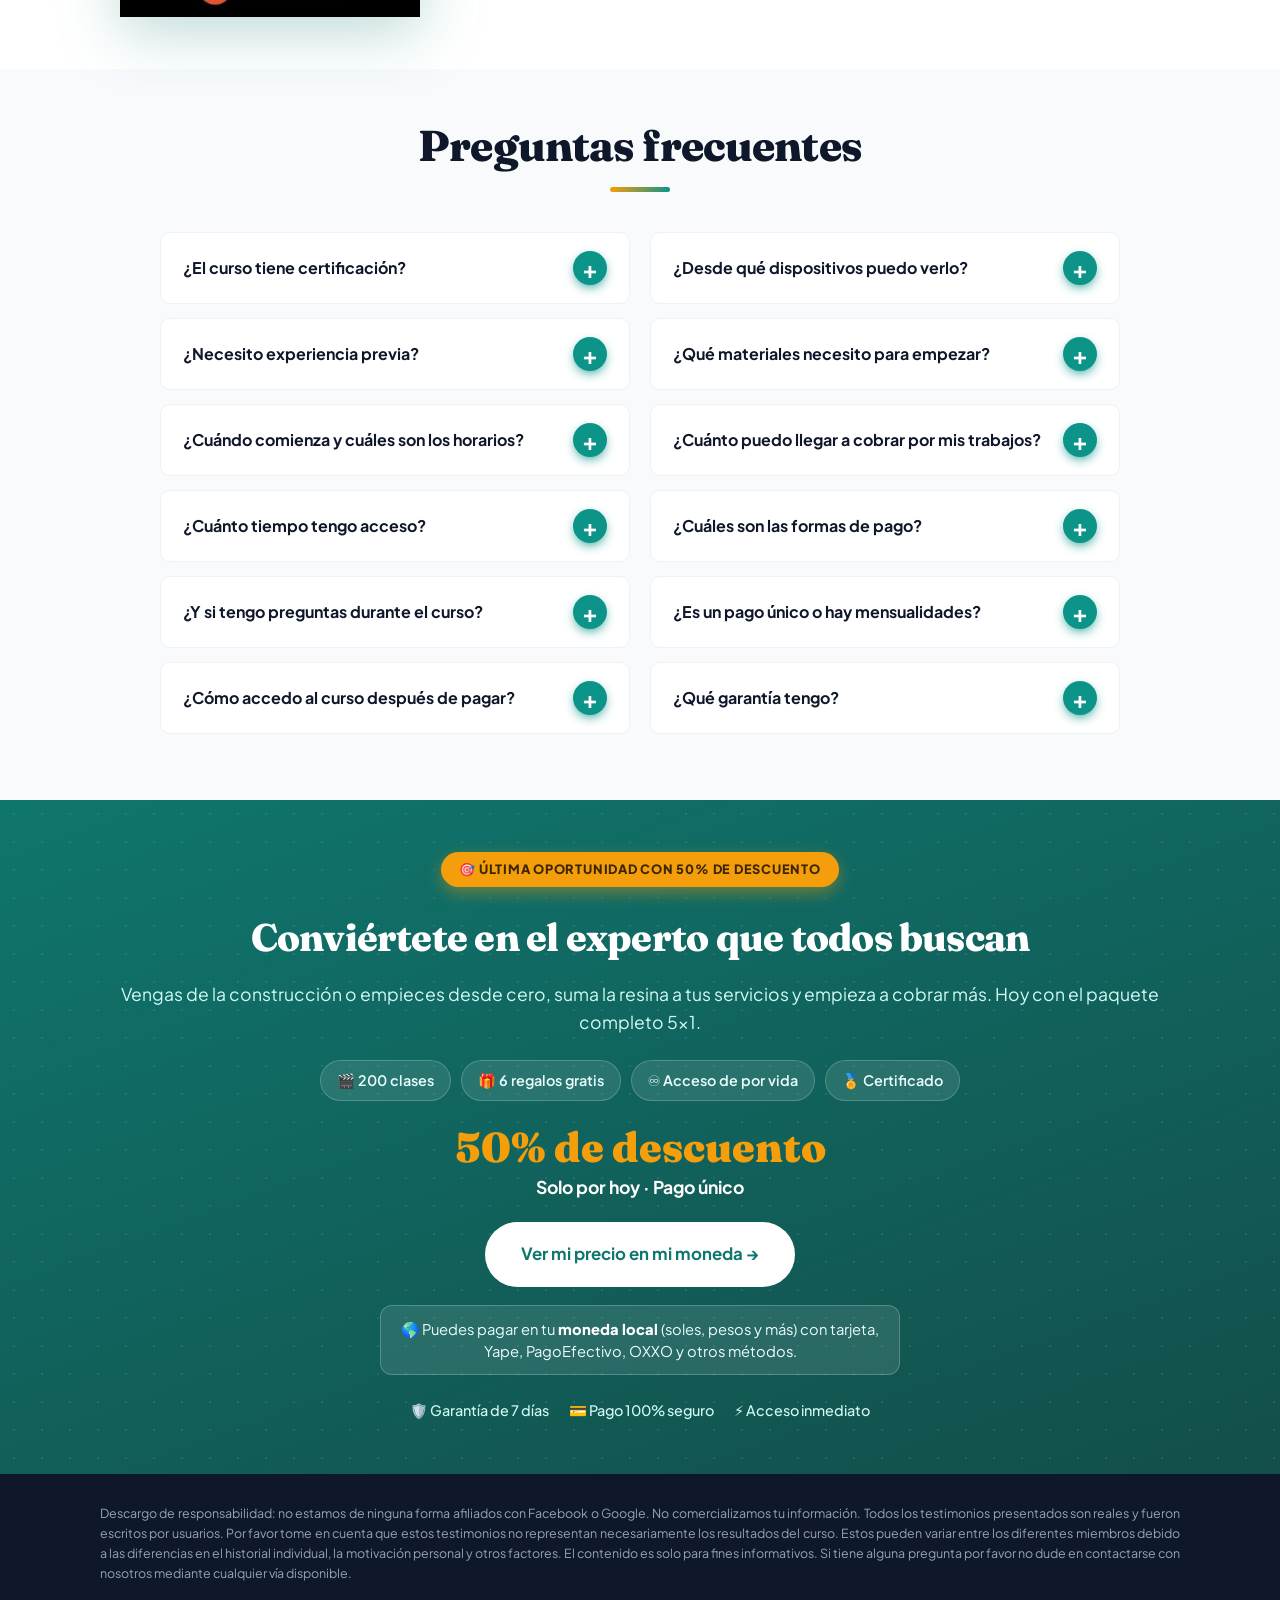
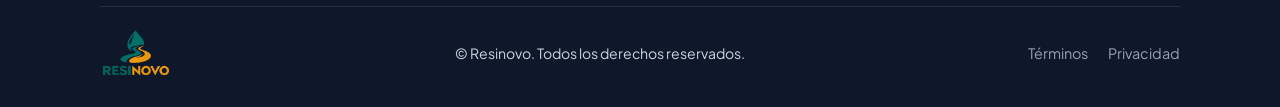
==== commit d4d2f2ef: "Galeria: 20 imagenes visibles + boton 'Ver mas trabajos' (teal), quita CTA de compra duplicado; cach" ====
--- a/landing-resina/index.html
+++ b/landing-resina/index.html
@@ -38,7 +38,7 @@
   <link rel="preconnect" href="https://fonts.googleapis.com" />
   <link rel="preconnect" href="https://fonts.gstatic.com" crossorigin />
   <link href="https://fonts.googleapis.com/css2?family=Fraunces:opsz,wght@9..144,600;9..144,800;9..144,900&family=Plus+Jakarta+Sans:wght@400;500;600;700;800&display=swap" rel="stylesheet" />
-  <link rel="stylesheet" href="styles.css?v=20261116s5" />
+  <link rel="stylesheet" href="styles.css?v=20261116s6" />
   <!-- Precarga el poster del video del hero para que el espacio se vea lleno al instante -->
   <link rel="preload" as="image" href="img/hero-video-poster.webp" fetchpriority="high" />
   <!-- Precarga las primeras imagenes de la galeria para que aparezcan al instante (la galeria va arriba) -->
@@ -199,15 +199,6 @@
     <section class="section gallery" aria-labelledby="gallery-title">
       <div class="container">
         <h2 id="gallery-title" class="section-title" data-reveal>Esto vas a crear… y la gente lo paga muy bien</h2>
-
-        <!-- Testimonio real destacado: refuerza "se gana bien" y "desde cero" -->
-        <figure class="gallery-quote" data-reveal>
-          <span class="gq-mark" aria-hidden="true">“</span>
-          <blockquote>
-            Hoy mi familia y yo vivimos de mis trabajos con resina, <strong>desde casa</strong>. Empezamos <strong>desde cero</strong> y, gracias a Dios, es hermoso: <strong>este arte se gana bien</strong>.
-          </blockquote>
-          <figcaption>— Carlos Medina, alumno del curso</figcaption>
-        </figure>
 
         <!-- Mosaico de trabajos: imagenes servidas desde GitHub Pages (CDN rapido) -->
         <div class="gallery-grid" id="galleryGrid">
@@ -231,25 +222,28 @@
           <figure class="gal-item"><img src="https://giancarlotiradoarana.github.io/LandingPageResina/landing-resina/img/trabajos/trabajo-14.webp" alt="Alumno mostrando su trabajo en resina epóxica" loading="lazy"></figure>
           <figure class="gal-item"><img src="https://giancarlotiradoarana.github.io/LandingPageResina/landing-resina/img/trabajos/trabajo-17.webp" alt="Alumno mostrando su trabajo en resina epóxica" loading="lazy"></figure>
           <figure class="gal-item"><img src="https://giancarlotiradoarana.github.io/LandingPageResina/landing-resina/img/trabajos/trabajo-1.webp" alt="Trabajo en resina epóxica" loading="lazy"></figure>
-          <figure class="gal-item"><img src="https://giancarlotiradoarana.github.io/LandingPageResina/landing-resina/img/trabajos/trabajo-12.webp" alt="Trabajo en resina epóxica" loading="lazy"></figure>
-          <figure class="gal-item"><img src="https://giancarlotiradoarana.github.io/LandingPageResina/landing-resina/img/trabajos/trabajo-6.webp" alt="Trabajo en resina epóxica" loading="lazy"></figure>
-          <figure class="gal-item"><img src="https://giancarlotiradoarana.github.io/LandingPageResina/landing-resina/img/trabajos/trabajo-9.webp" alt="Trabajo en resina epóxica" loading="lazy"></figure>
-          <figure class="gal-item"><img src="https://giancarlotiradoarana.github.io/LandingPageResina/landing-resina/img/trabajos/trabajo-11.webp" alt="Trabajo en resina epóxica" loading="lazy"></figure>
-          <figure class="gal-item"><img src="https://giancarlotiradoarana.github.io/LandingPageResina/landing-resina/img/trabajos/trabajo-15.webp" alt="Trabajo en resina epóxica" loading="lazy"></figure>
-          <figure class="gal-item"><img src="https://giancarlotiradoarana.github.io/LandingPageResina/landing-resina/img/trabajos/trabajo-20.webp" alt="Trabajo en resina epóxica" loading="lazy"></figure>
-          <figure class="gal-item"><img src="https://giancarlotiradoarana.github.io/LandingPageResina/landing-resina/img/trabajos/trabajo-21.webp" alt="Trabajo en resina epóxica" loading="lazy"></figure>
-          <figure class="gal-item"><img src="https://giancarlotiradoarana.github.io/LandingPageResina/landing-resina/img/trabajos/trabajo-22.webp" alt="Trabajo en resina epóxica" loading="lazy"></figure>
-          <figure class="gal-item"><img src="https://giancarlotiradoarana.github.io/LandingPageResina/landing-resina/img/trabajos/trabajo-24.webp" alt="Trabajo en resina epóxica" loading="lazy"></figure>
-          <figure class="gal-item"><img src="https://giancarlotiradoarana.github.io/LandingPageResina/landing-resina/img/trabajos/trabajo-28.webp" alt="Trabajo en resina epóxica" loading="lazy"></figure>
-          <figure class="gal-item"><img src="https://giancarlotiradoarana.github.io/LandingPageResina/landing-resina/img/trabajos/trabajo-40.webp" alt="Trabajo en resina epóxica" loading="lazy"></figure>
-          <figure class="gal-item"><img src="https://giancarlotiradoarana.github.io/LandingPageResina/landing-resina/img/trabajos/trabajo-43.webp" alt="Trabajo en resina epóxica" loading="lazy"></figure>
-          <figure class="gal-item"><img src="https://giancarlotiradoarana.github.io/LandingPageResina/landing-resina/img/trabajos/trabajo-3.webp" alt="Alumno mostrando su trabajo en resina epóxica" loading="lazy"></figure>
-          <figure class="gal-item"><img src="https://giancarlotiradoarana.github.io/LandingPageResina/landing-resina/img/trabajos/trabajo-7.webp" alt="Alumno mostrando su trabajo en resina epóxica" loading="lazy"></figure>
-        </div>
-
-        <!-- Cierre de galería reforzado: captura el deseo justo tras ver los trabajos -->
-        <div class="gallery-close" data-reveal>
-          <a href="https://go.hotmart.com/B107766290U?ap=1492" class="btn btn-primary btn-lg btn-shine" target="_blank" rel="noopener">Quiero crear y vender esto</a>
+          <figure class="gal-item gal-more" hidden><img src="https://giancarlotiradoarana.github.io/LandingPageResina/landing-resina/img/trabajos/trabajo-12.webp" alt="Trabajo en resina epóxica" loading="lazy"></figure>
+          <figure class="gal-item gal-more" hidden><img src="https://giancarlotiradoarana.github.io/LandingPageResina/landing-resina/img/trabajos/trabajo-6.webp" alt="Trabajo en resina epóxica" loading="lazy"></figure>
+          <figure class="gal-item gal-more" hidden><img src="https://giancarlotiradoarana.github.io/LandingPageResina/landing-resina/img/trabajos/trabajo-9.webp" alt="Trabajo en resina epóxica" loading="lazy"></figure>
+          <figure class="gal-item gal-more" hidden><img src="https://giancarlotiradoarana.github.io/LandingPageResina/landing-resina/img/trabajos/trabajo-11.webp" alt="Trabajo en resina epóxica" loading="lazy"></figure>
+          <figure class="gal-item gal-more" hidden><img src="https://giancarlotiradoarana.github.io/LandingPageResina/landing-resina/img/trabajos/trabajo-15.webp" alt="Trabajo en resina epóxica" loading="lazy"></figure>
+          <figure class="gal-item gal-more" hidden><img src="https://giancarlotiradoarana.github.io/LandingPageResina/landing-resina/img/trabajos/trabajo-20.webp" alt="Trabajo en resina epóxica" loading="lazy"></figure>
+          <figure class="gal-item gal-more" hidden><img src="https://giancarlotiradoarana.github.io/LandingPageResina/landing-resina/img/trabajos/trabajo-21.webp" alt="Trabajo en resina epóxica" loading="lazy"></figure>
+          <figure class="gal-item gal-more" hidden><img src="https://giancarlotiradoarana.github.io/LandingPageResina/landing-resina/img/trabajos/trabajo-22.webp" alt="Trabajo en resina epóxica" loading="lazy"></figure>
+          <figure class="gal-item gal-more" hidden><img src="https://giancarlotiradoarana.github.io/LandingPageResina/landing-resina/img/trabajos/trabajo-24.webp" alt="Trabajo en resina epóxica" loading="lazy"></figure>
+          <figure class="gal-item gal-more" hidden><img src="https://giancarlotiradoarana.github.io/LandingPageResina/landing-resina/img/trabajos/trabajo-28.webp" alt="Trabajo en resina epóxica" loading="lazy"></figure>
+          <figure class="gal-item gal-more" hidden><img src="https://giancarlotiradoarana.github.io/LandingPageResina/landing-resina/img/trabajos/trabajo-40.webp" alt="Trabajo en resina epóxica" loading="lazy"></figure>
+          <figure class="gal-item gal-more" hidden><img src="https://giancarlotiradoarana.github.io/LandingPageResina/landing-resina/img/trabajos/trabajo-43.webp" alt="Trabajo en resina epóxica" loading="lazy"></figure>
+          <figure class="gal-item gal-more" hidden><img src="https://giancarlotiradoarana.github.io/LandingPageResina/landing-resina/img/trabajos/trabajo-3.webp" alt="Alumno mostrando su trabajo en resina epóxica" loading="lazy"></figure>
+          <figure class="gal-item gal-more" hidden><img src="https://giancarlotiradoarana.github.io/LandingPageResina/landing-resina/img/trabajos/trabajo-7.webp" alt="Alumno mostrando su trabajo en resina epóxica" loading="lazy"></figure>
+        </div>
+
+        <!-- Boton para ver mas trabajos -->
+        <div class="gallery-more-wrap">
+          <button type="button" class="gallery-more-btn" id="galleryMoreBtn">
+            <span class="gmb-text">Ver más trabajos</span>
+            <span class="gmb-count">+14 trabajos más</span>
+          </button>
         </div>
 
       </div>
@@ -1004,7 +998,7 @@
 
   <!-- SDK de Vimeo: permite controlar la reproducción desde nuestro propio botón/capa -->
   <script src="https://player.vimeo.com/api/player.js"></script>
-  <script src="script.js?v=20261116s5" defer></script>
+  <script src="script.js?v=20261116s6" defer></script>
 
   <!-- ===== DATOS ESTRUCTURADOS (Schema.org) para SEO ===== -->
   <script type="application/ld+json">
--- a/landing-resina/styles.css
+++ b/landing-resina/styles.css
@@ -3125,6 +3125,42 @@
   overflow: hidden;
   box-shadow: var(--shadow);
   background: linear-gradient(160deg, var(--teal-700, #0f766e), var(--teal-900, #052e2b));
+}
+.gal-item[hidden] { display: none; }
+
+/* Boton "Ver mas trabajos": estilo secundario (teal con borde) para
+   diferenciarlo del CTA de compra (naranja) */
+.gallery-more-wrap { text-align: center; margin-top: 24px; }
+.gallery-more-btn {
+  display: inline-flex;
+  flex-direction: column;
+  align-items: center;
+  gap: 2px;
+  cursor: pointer;
+  padding: 14px 34px;
+  border: 0;
+  border-radius: 999px;
+  background: linear-gradient(135deg, var(--teal-600, #0d9488), var(--teal-800, #115e59));
+  color: #fff;
+  box-shadow: 0 10px 26px -8px rgba(15,118,110,.55);
+  transition: transform .15s ease, box-shadow .15s ease;
+  animation: moreBtnPulse 2s ease-in-out infinite;
+}
+.gallery-more-btn:hover {
+  transform: translateY(-2px);
+  box-shadow: 0 14px 30px -8px rgba(15,118,110,.65);
+}
+.gallery-more-btn .gmb-text {
+  font-size: 1.12rem;
+  font-weight: 900;
+  letter-spacing: .2px;
+}
+.gallery-more-btn .gmb-text::before { content: "📸 "; }
+.gallery-more-btn .gmb-text::after { content: " ↓"; }
+.gallery-more-btn .gmb-count { font-size: .8rem; font-weight: 700; opacity: .9; }
+@keyframes moreBtnPulse {
+  0%, 100% { box-shadow: 0 10px 26px -8px rgba(15,118,110,.55), 0 0 0 0 rgba(13,148,136,.5); }
+  70% { box-shadow: 0 10px 26px -8px rgba(15,118,110,.55), 0 0 0 12px rgba(13,148,136,0); }
 }
 .gal-item img {
   width: 100%;
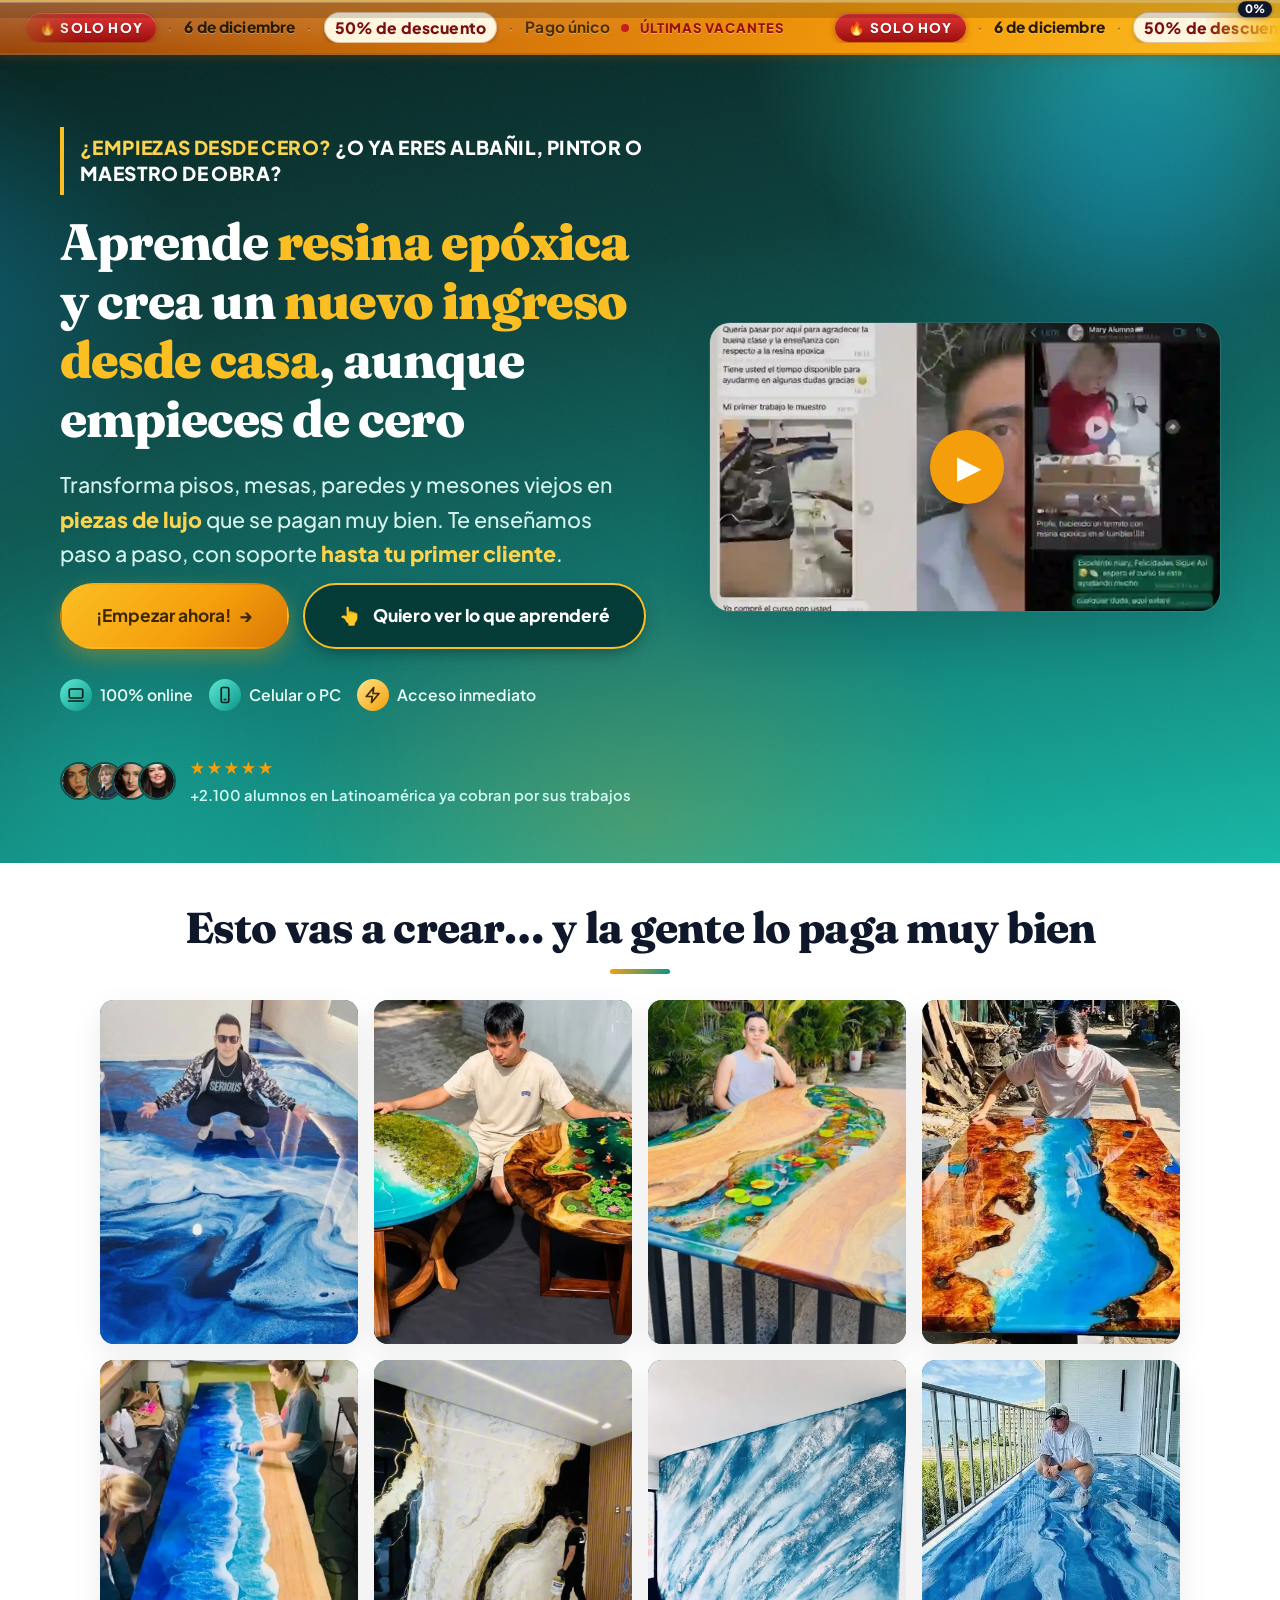
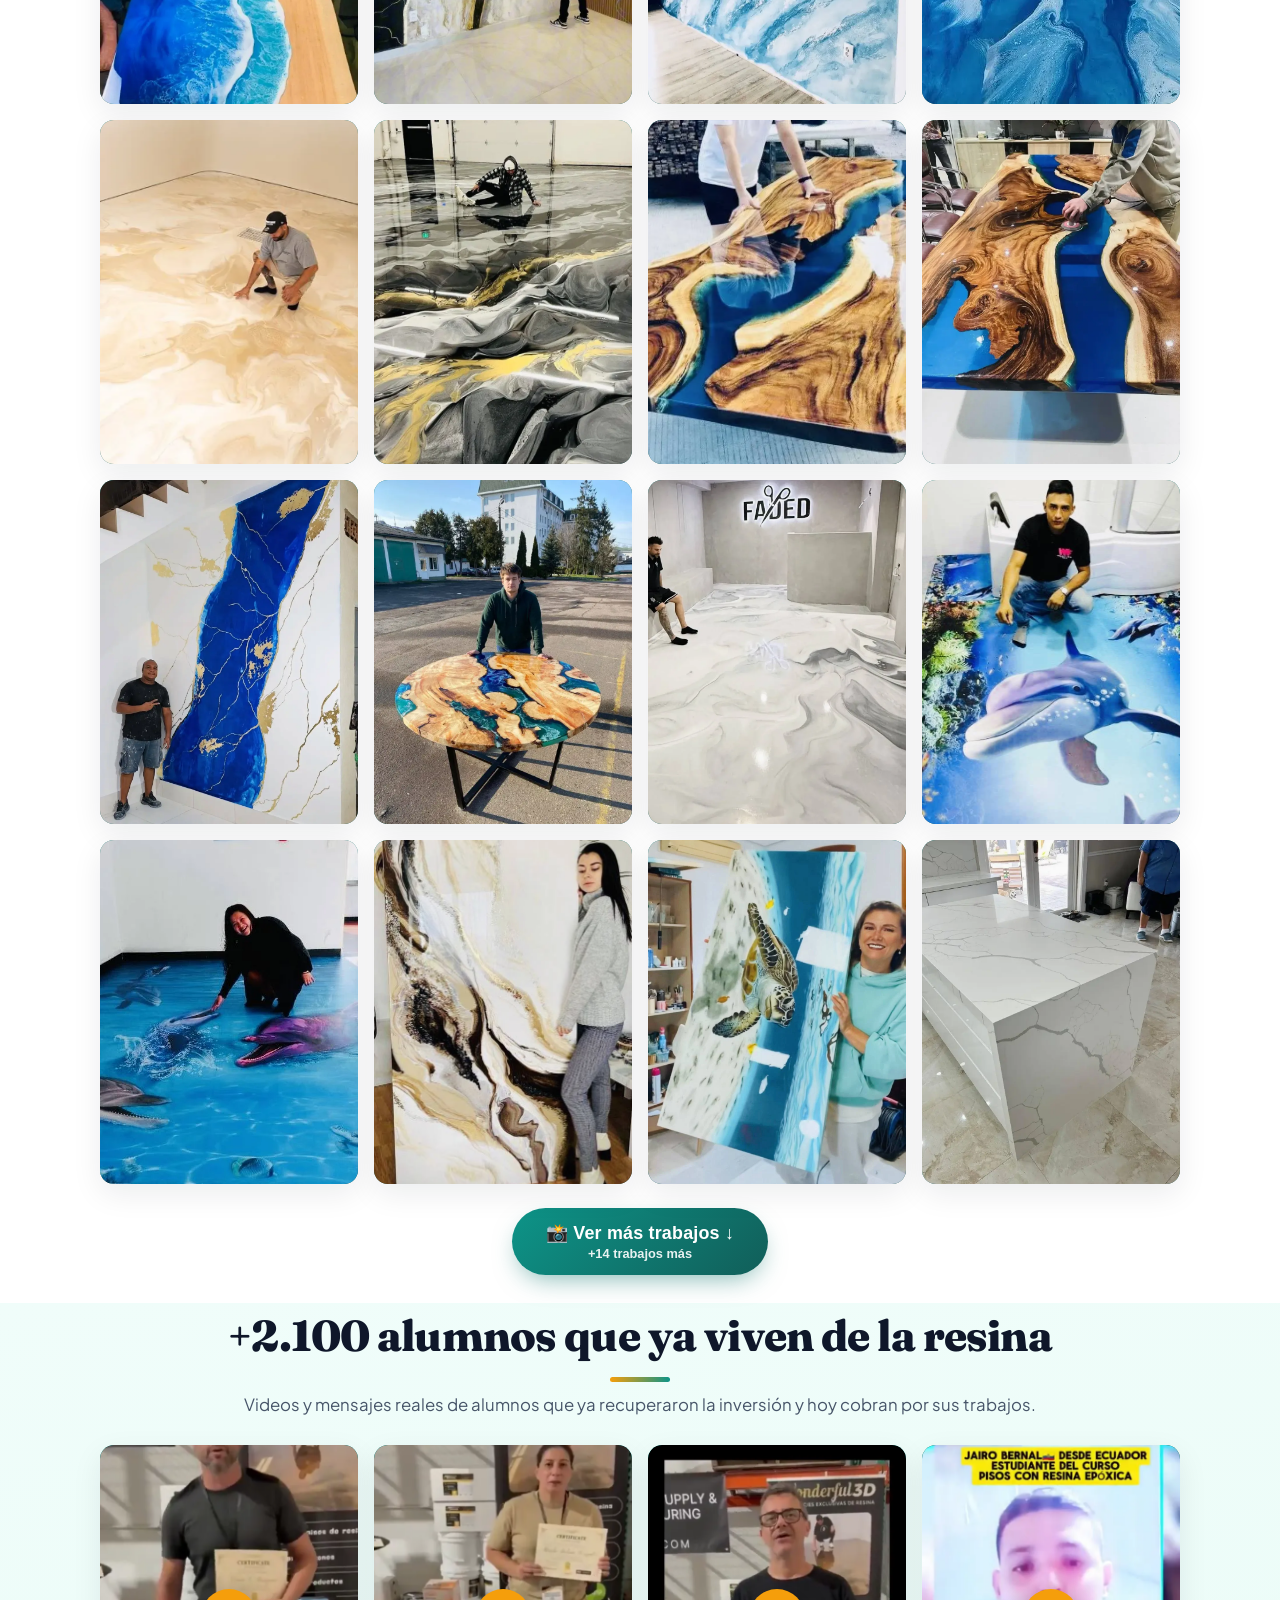
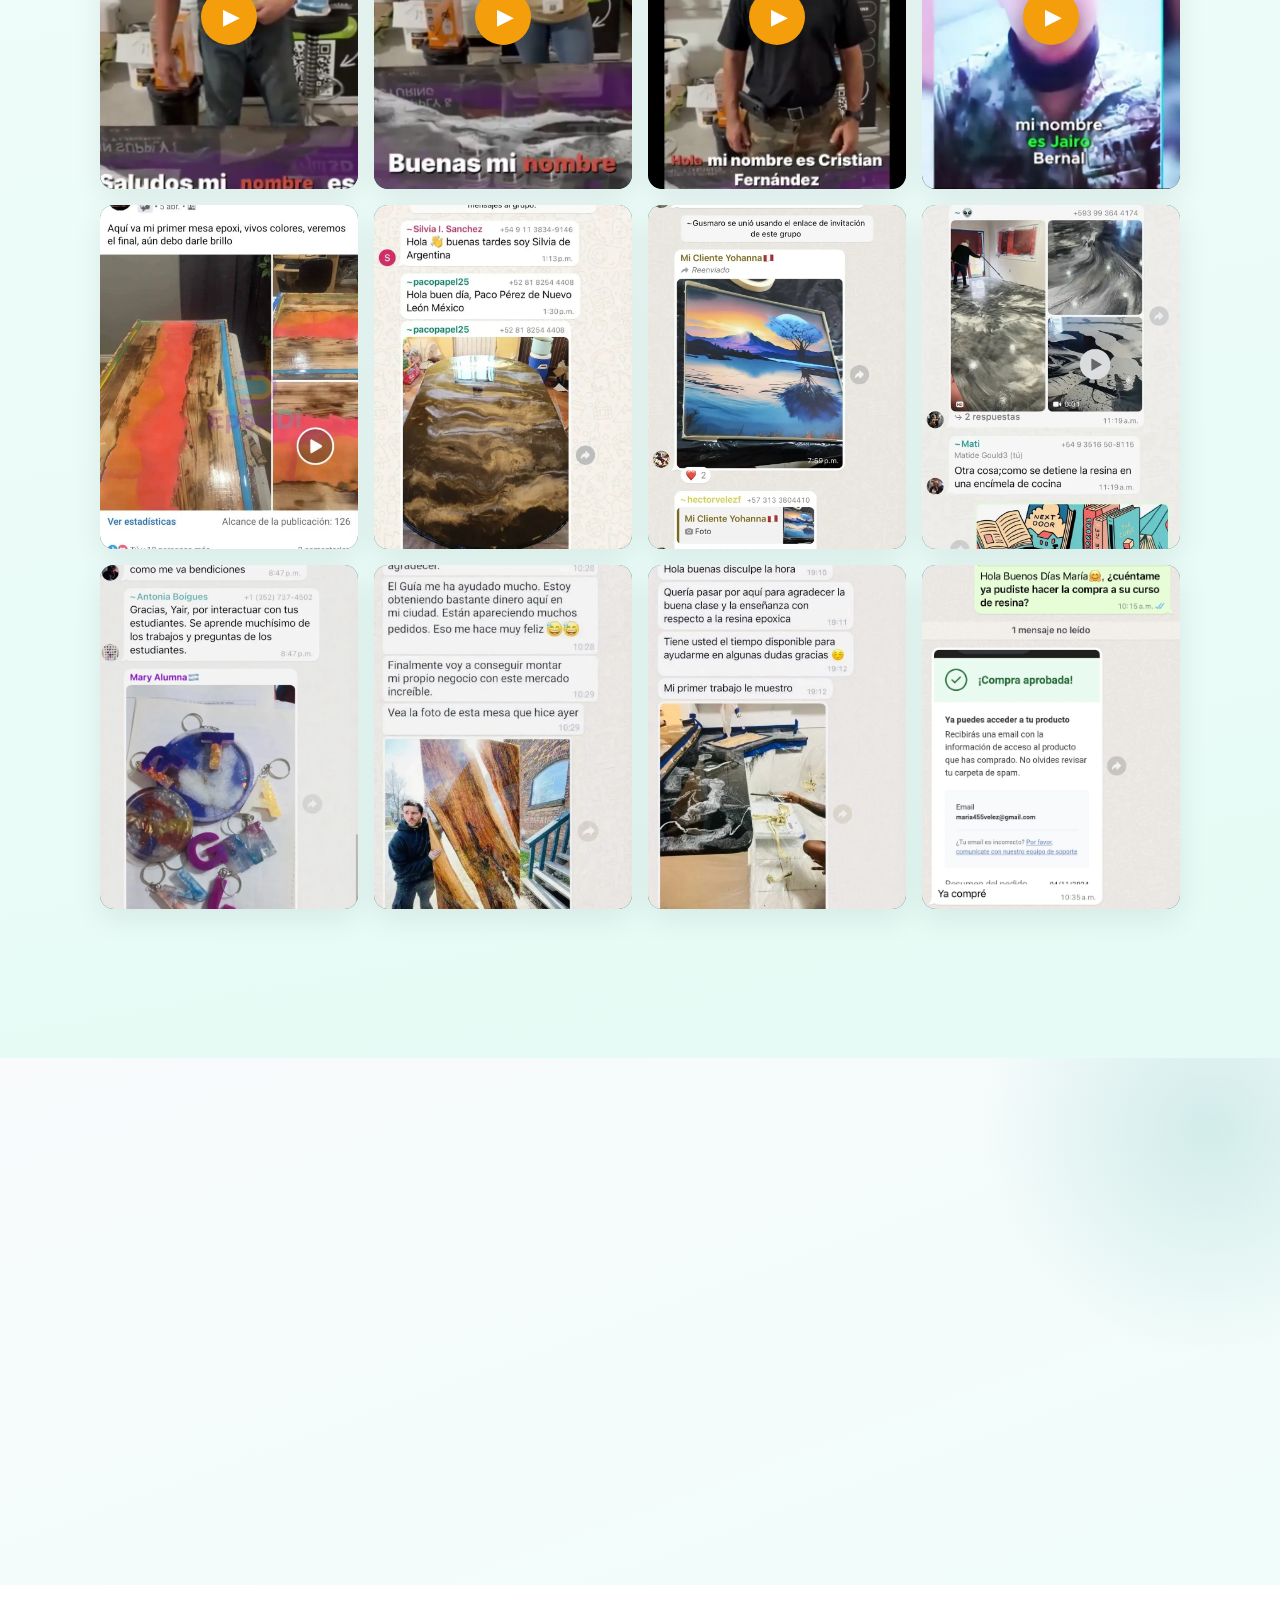
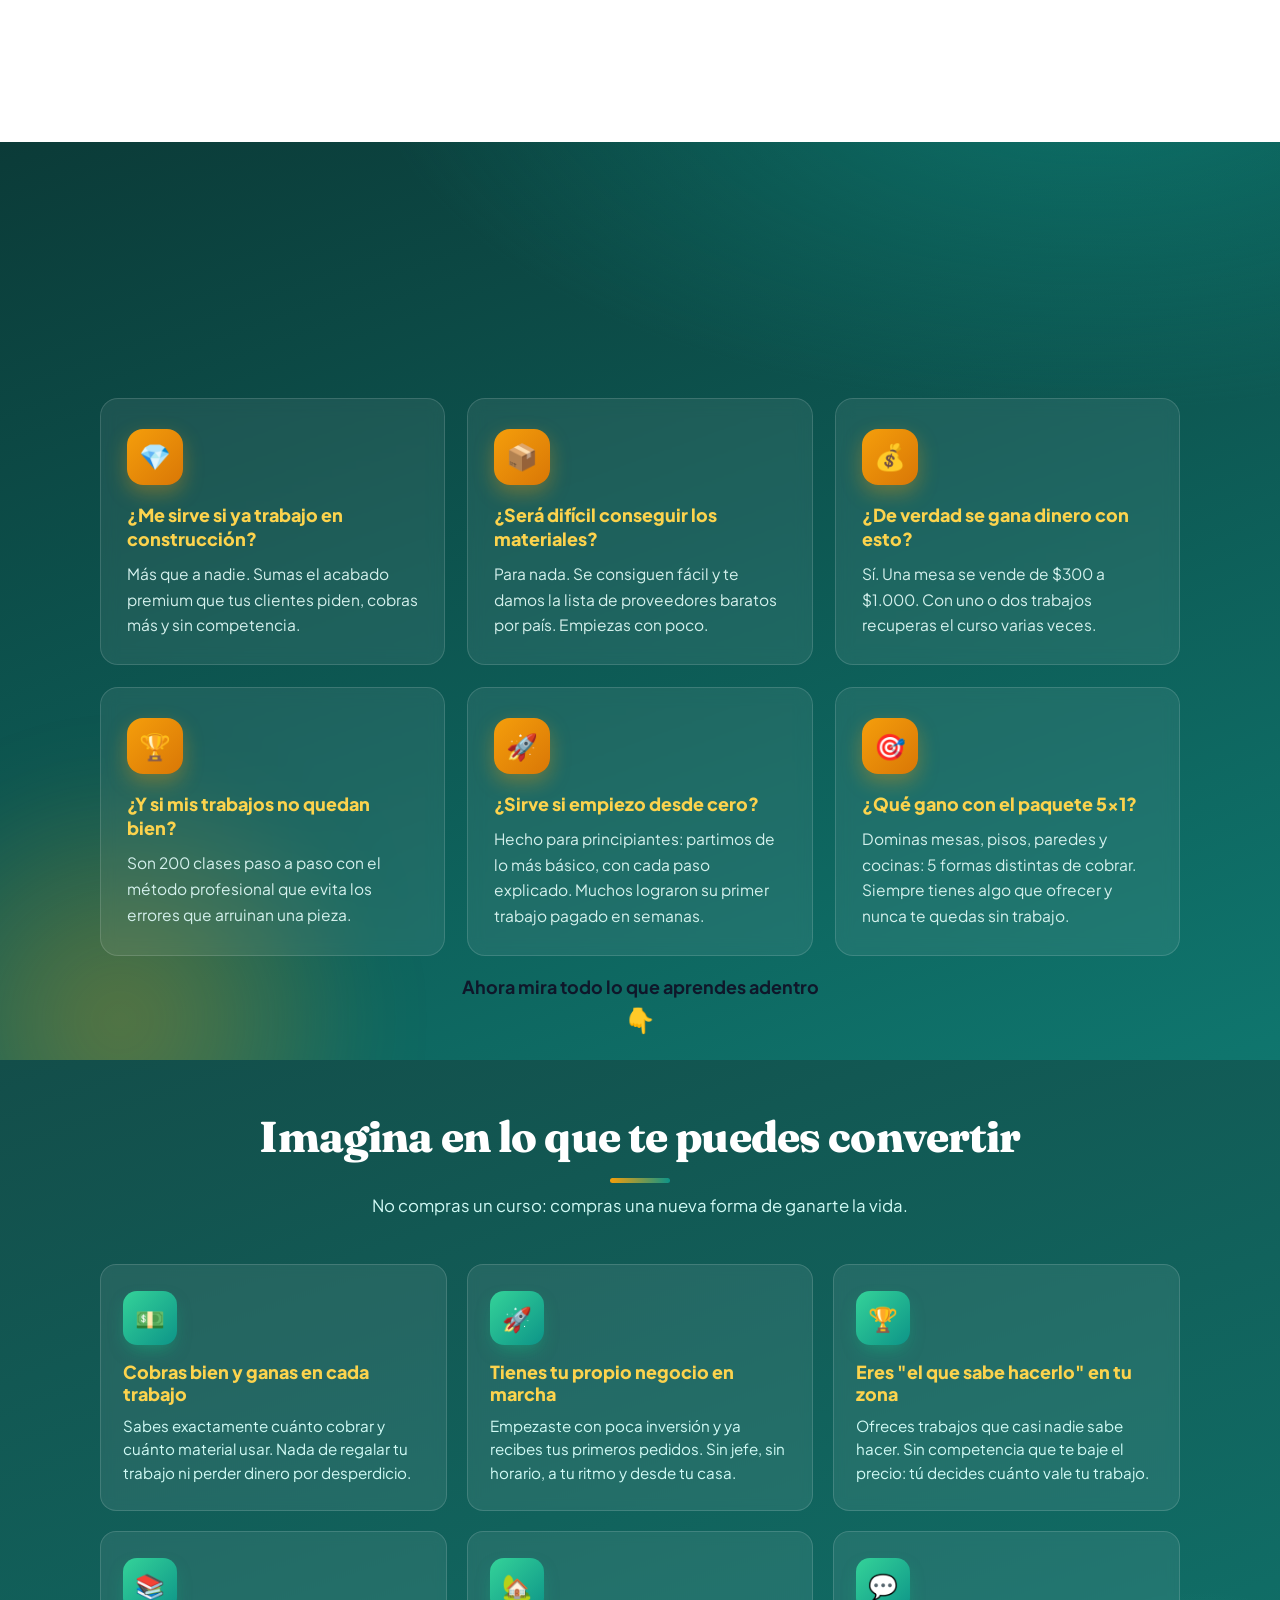
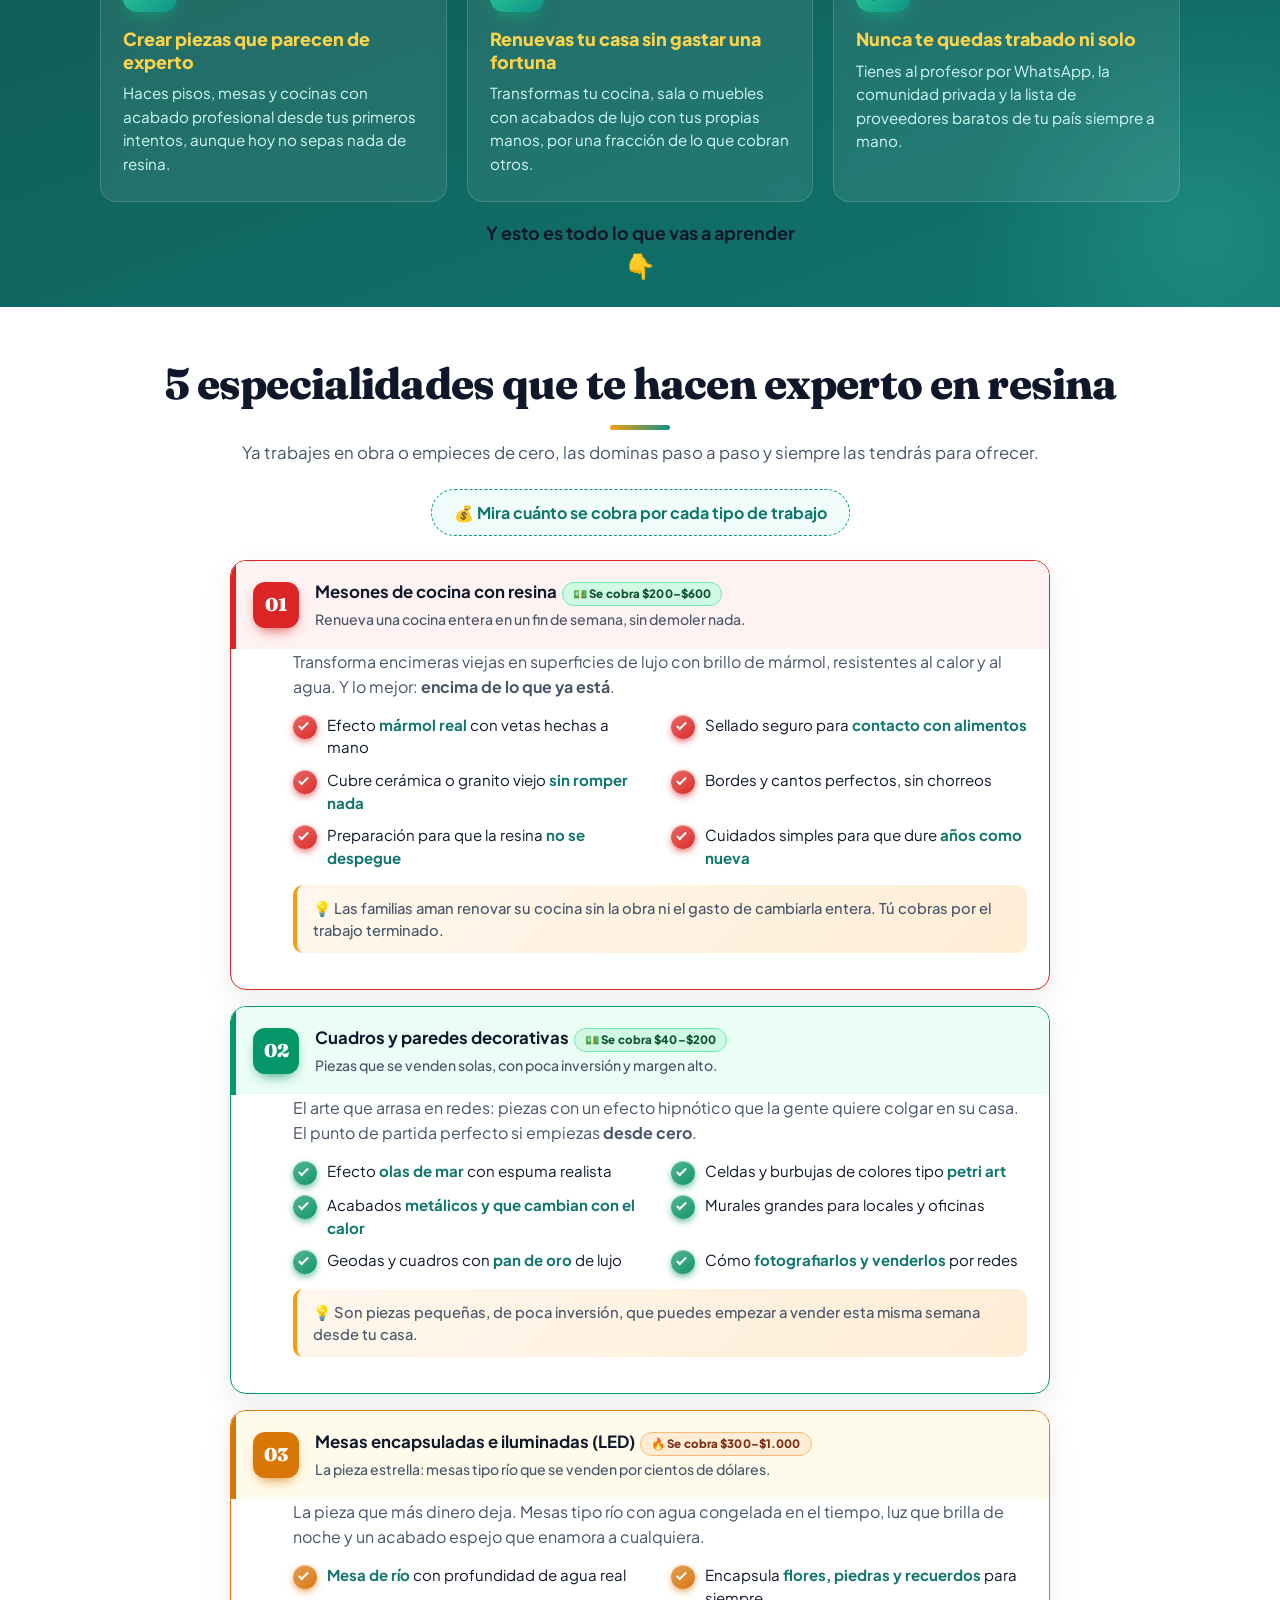
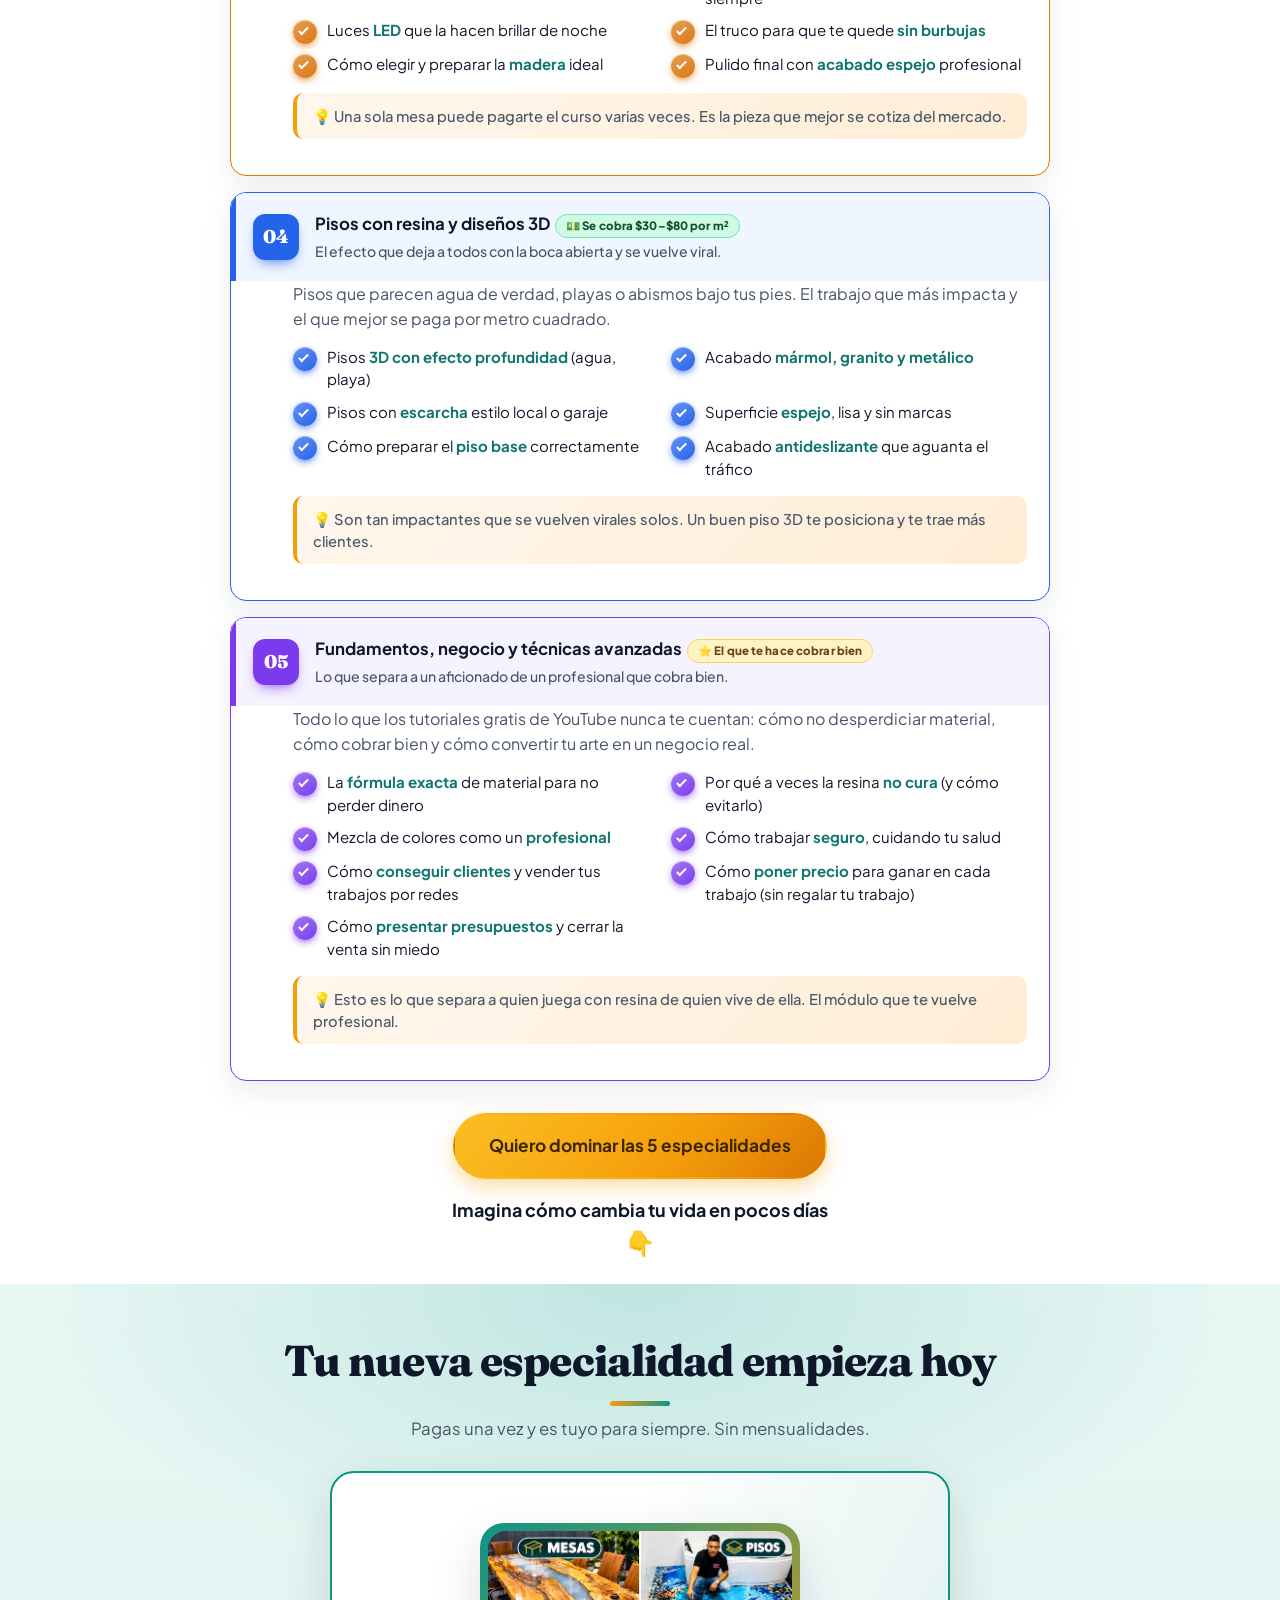
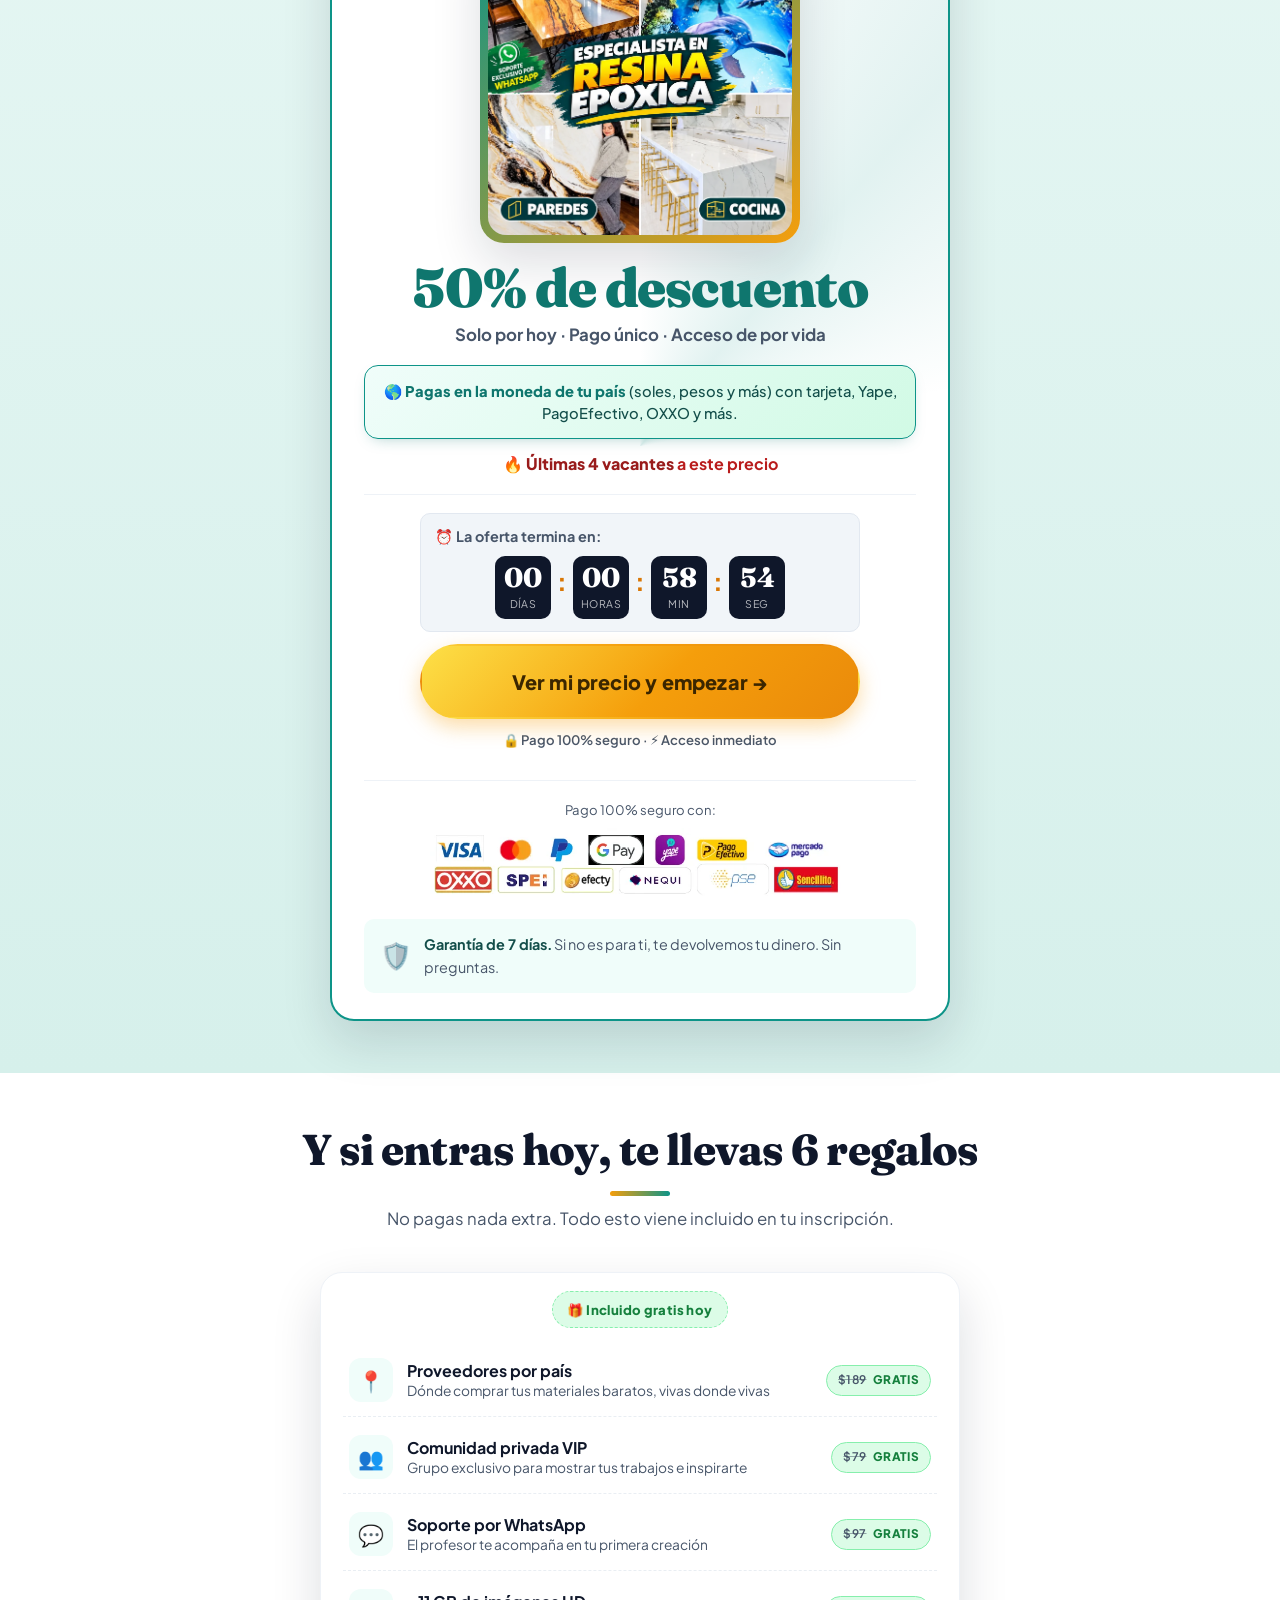
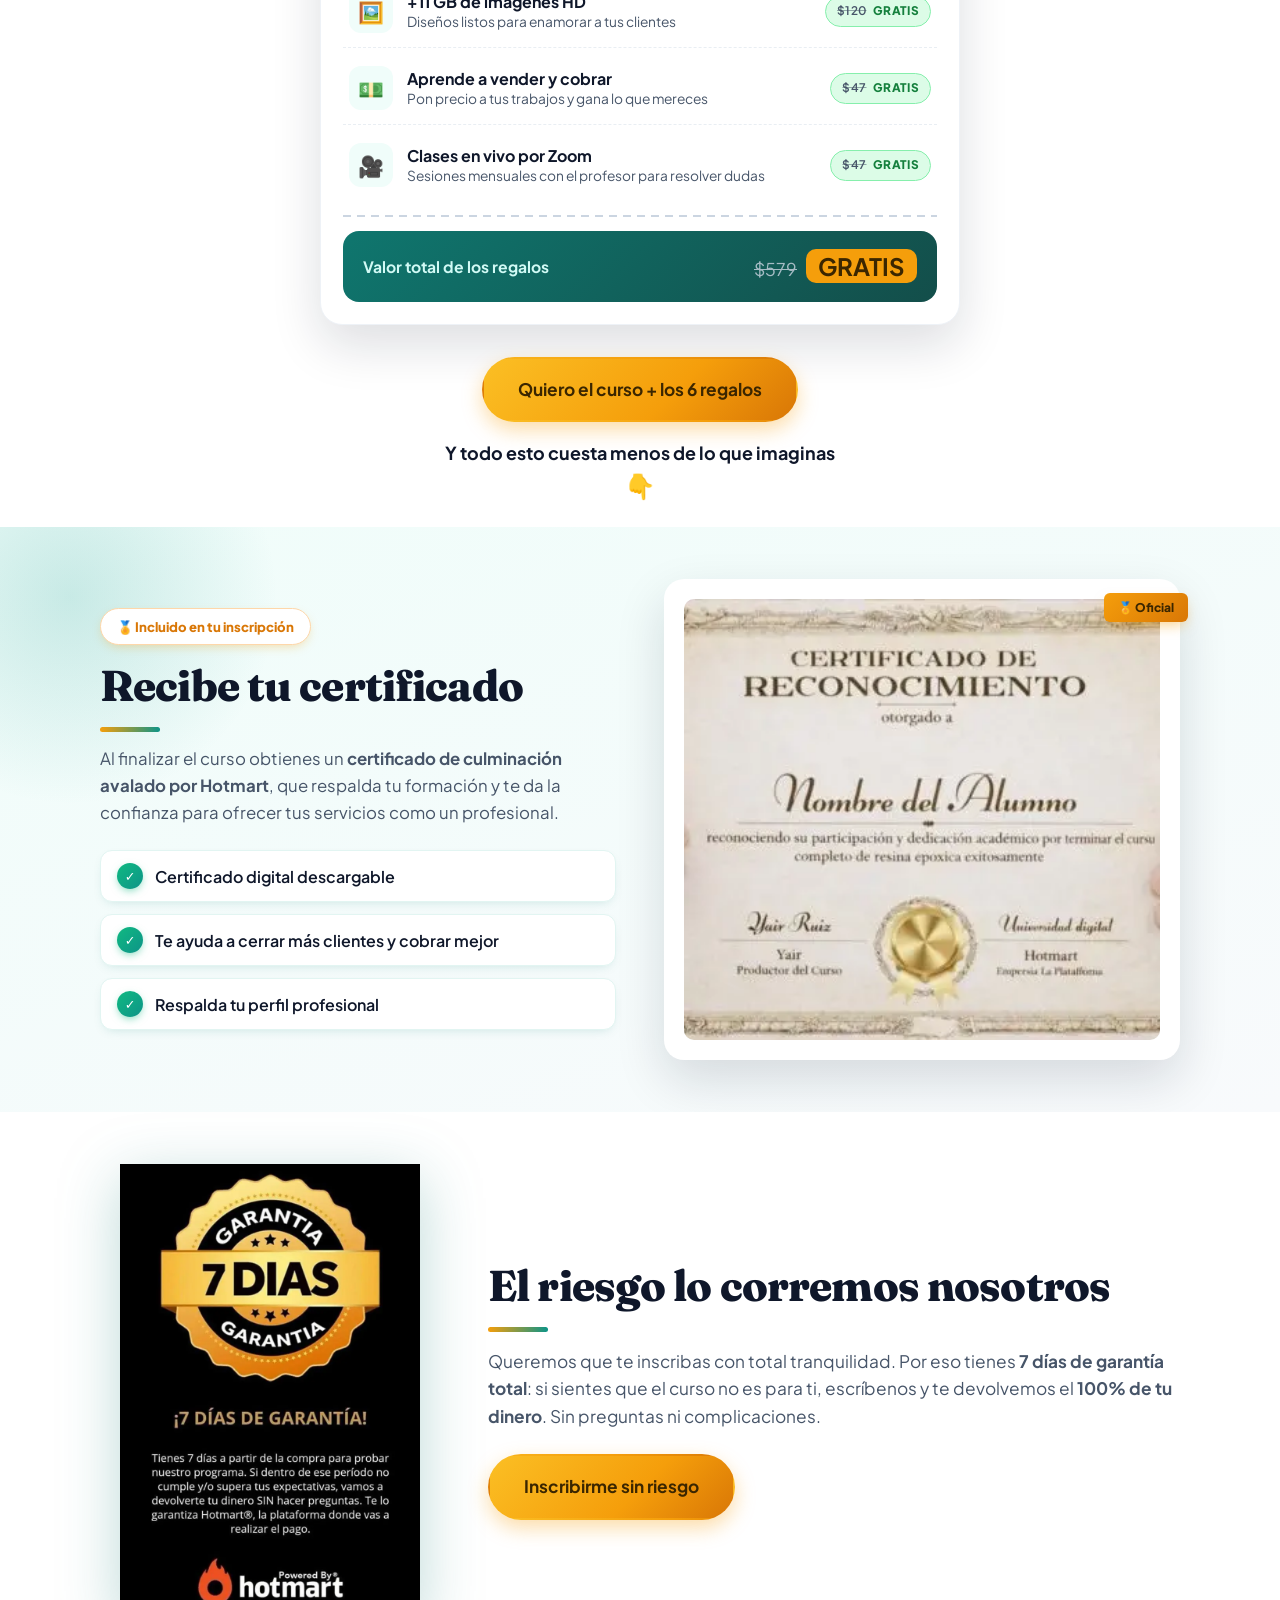
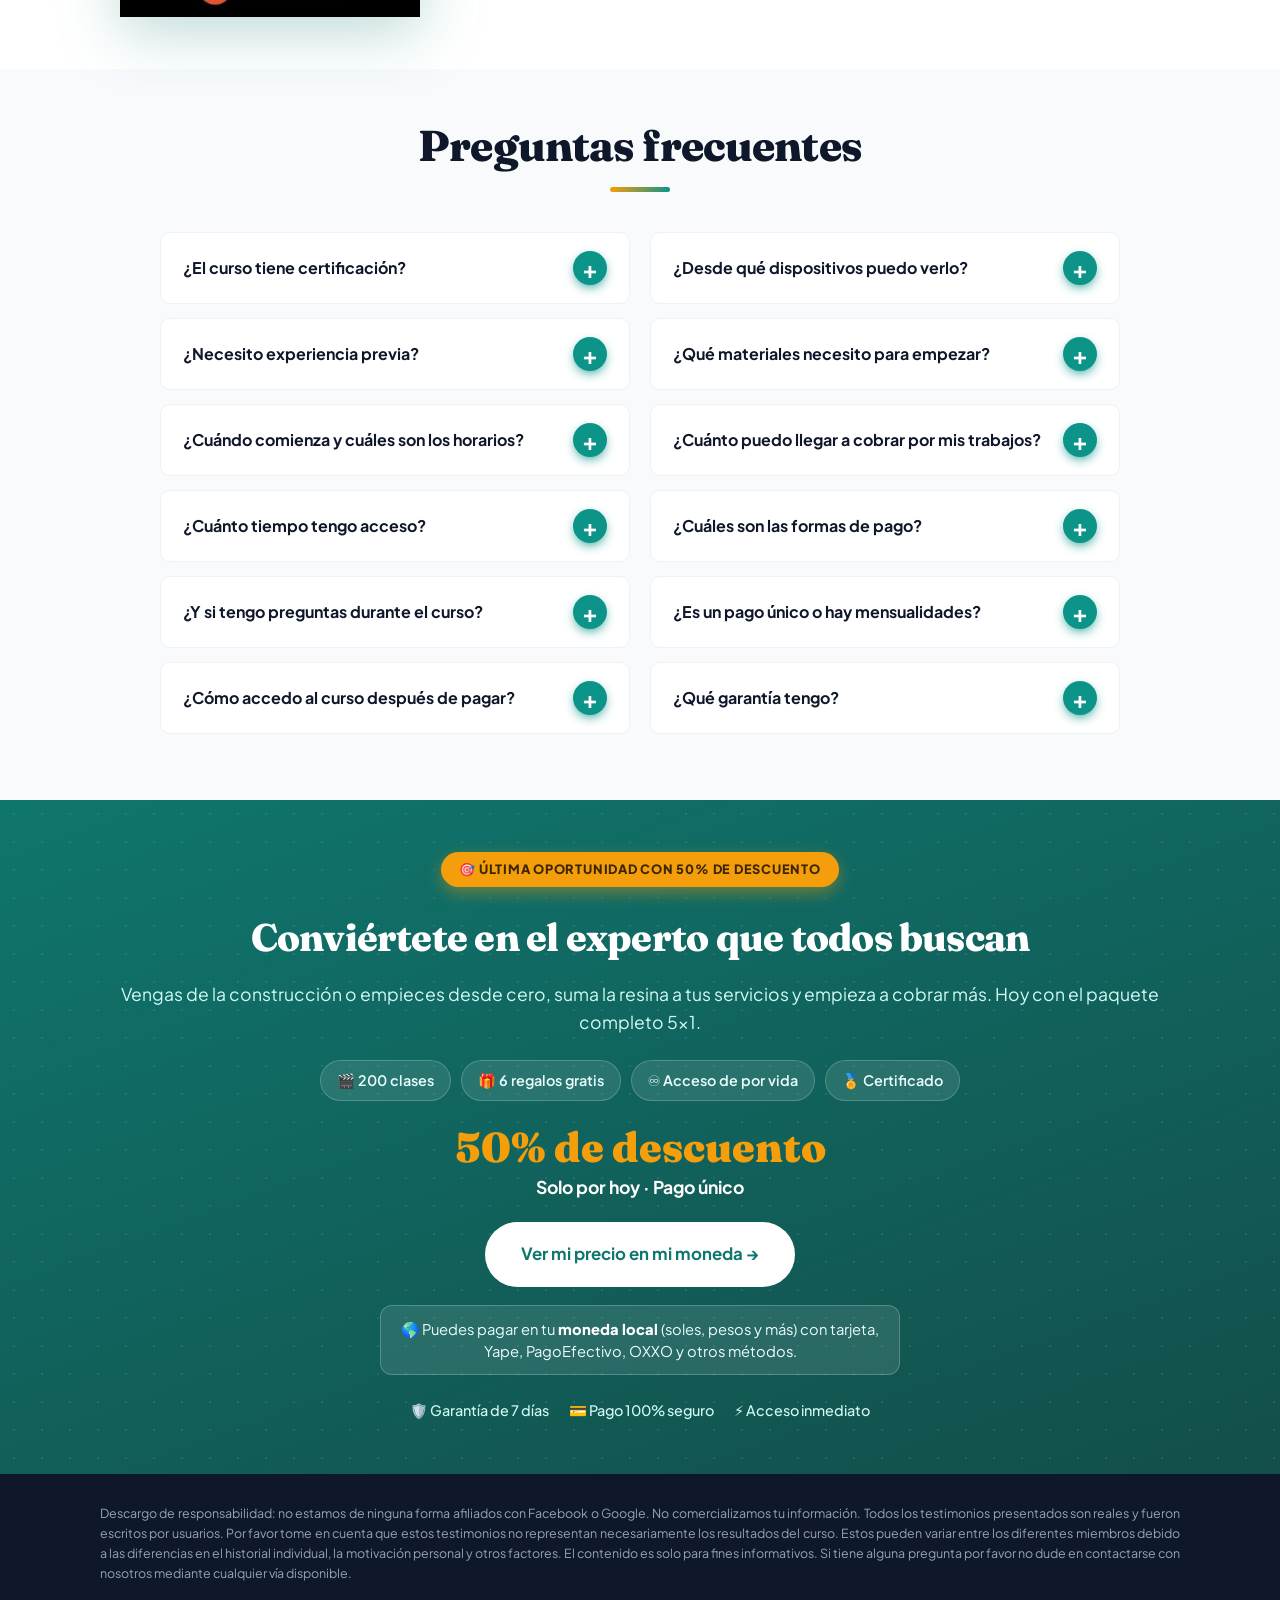
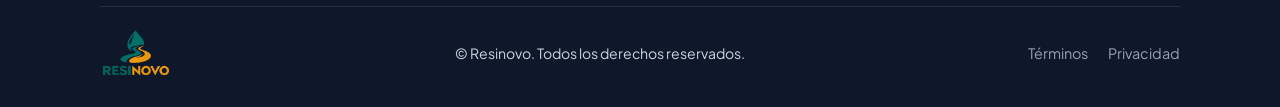
==== commit a05f629b: "Quita popup de salida con ofertas de 25 y 17 USD; cache busting v20261116s7" ====
--- a/landing-resina/index.html
+++ b/landing-resina/index.html
@@ -38,7 +38,7 @@
   <link rel="preconnect" href="https://fonts.googleapis.com" />
   <link rel="preconnect" href="https://fonts.gstatic.com" crossorigin />
   <link href="https://fonts.googleapis.com/css2?family=Fraunces:opsz,wght@9..144,600;9..144,800;9..144,900&family=Plus+Jakarta+Sans:wght@400;500;600;700;800&display=swap" rel="stylesheet" />
-  <link rel="stylesheet" href="styles.css?v=20261116s6" />
+  <link rel="stylesheet" href="styles.css?v=20261116s7" />
   <!-- Precarga el poster del video del hero para que el espacio se vea lleno al instante -->
   <link rel="preload" as="image" href="img/hero-video-poster.webp" fetchpriority="high" />
   <!-- Precarga las primeras imagenes de la galeria para que aparezcan al instante (la galeria va arriba) -->
@@ -953,38 +953,6 @@
     </span>
   </div>
 
-  <!-- ===== POPUP DE INTENCIÓN DE SALIDA ===== -->
-  <div class="exit-pop" id="exitPop" aria-hidden="true" role="dialog" aria-modal="true" aria-labelledby="exitPop-title">
-    <div class="exit-pop-box">
-      <button type="button" class="exit-pop-close" id="exitPopClose" aria-label="Cerrar">&times;</button>
-
-      <!-- NIVEL 1: oferta de rescate a $25 -->
-      <div class="exit-step" id="exitStep1">
-        <span class="exit-pop-emoji" aria-hidden="true">✋</span>
-        <h3 id="exitPop-title">¡Espera! Tengo algo para ti</h3>
-        <p class="exit-pop-text">
-          Sé que empezar es una decisión. Por eso, solo por hoy, puedes llevarte el <strong>curso completo</strong> con todos los regalos por <span class="exit-price"><s>$35</s> $25</span>.
-          Con <strong>7 días de garantía</strong>.
-        </p>
-        <a href="https://go.hotmart.com/B107766290U?ap=0690" class="btn btn-primary btn-lg btn-shine exit-pop-btn" target="_blank" rel="noopener" data-exit-buy>Sí, lo quiero por $25</a>
-        <button type="button" class="exit-pop-dismiss" id="exitDismiss1">No, gracias</button>
-      </div>
-
-      <!-- NIVEL 2: último rescate a $17 -->
-      <div class="exit-step" id="exitStep2" hidden>
-        <span class="exit-pop-emoji" aria-hidden="true">🎁</span>
-        <h3>Última oportunidad: el precio más bajo</h3>
-        <p class="exit-pop-text">
-          No quiero que te quedes sin aprender. Te dejo el <strong>mismo curso completo</strong> al precio más bajo que vas a ver: <span class="exit-price"><s>$35</s> $17</span>.
-          Esta oferta no vuelve a aparecer.
-        </p>
-        <a href="https://go.hotmart.com/B107766290U?ap=adc2" class="btn btn-primary btn-lg btn-shine exit-pop-btn" target="_blank" rel="noopener" data-exit-buy>Lo quiero por $17</a>
-        <button type="button" class="exit-pop-dismiss" id="exitDismiss2">No, prefiero dejarlo pasar</button>
-      </div>
-
-    </div>
-  </div>
-
   <!-- ===== BARRA CTA MÓVIL FIJA ===== -->
   <div class="sticky-cta" id="stickyCta" aria-hidden="true">
     <div class="sticky-inner">
@@ -998,7 +966,7 @@
 
   <!-- SDK de Vimeo: permite controlar la reproducción desde nuestro propio botón/capa -->
   <script src="https://player.vimeo.com/api/player.js"></script>
-  <script src="script.js?v=20261116s6" defer></script>
+  <script src="script.js?v=20261116s7" defer></script>
 
   <!-- ===== DATOS ESTRUCTURADOS (Schema.org) para SEO ===== -->
   <script type="application/ld+json">
--- a/landing-resina/styles.css
+++ b/landing-resina/styles.css
@@ -4151,91 +4151,6 @@
 }
 
 /* ============================================
-   POPUP DE INTENCIÓN DE SALIDA
-   ============================================ */
-.exit-pop {
-  position: fixed;
-  inset: 0;
-  z-index: 3000;
-  display: flex;
-  align-items: center;
-  justify-content: center;
-  padding: 20px;
-  background: rgba(5, 20, 18, .72);
-  backdrop-filter: blur(3px);
-  opacity: 0;
-  visibility: hidden;
-  transition: opacity .3s ease, visibility .3s ease;
-}
-.exit-pop.open { opacity: 1; visibility: visible; }
-.exit-pop-box {
-  position: relative;
-  background: #ffffff;
-  border-radius: 20px;
-  max-width: 440px;
-  width: 100%;
-  padding: 36px 26px 26px;
-  text-align: center;
-  box-shadow: 0 30px 70px -20px rgba(0, 0, 0, .6);
-  transform: translateY(16px) scale(.96);
-  transition: transform .3s cubic-bezier(.2, .7, .3, 1);
-}
-.exit-pop.open .exit-pop-box { transform: translateY(0) scale(1); }
-.exit-pop-close {
-  position: absolute;
-  top: 12px;
-  right: 14px;
-  width: 34px;
-  height: 34px;
-  border: none;
-  background: #f1f5f9;
-  color: #475569;
-  font-size: 1.5rem;
-  line-height: 1;
-  border-radius: 50%;
-  cursor: pointer;
-}
-.exit-pop-close:hover { background: #fee2e2; color: #dc2626; }
-.exit-pop-emoji { font-size: 2.6rem; line-height: 1; display: block; margin-bottom: 8px; }
-.exit-pop-box h3 {
-  font-family: var(--display);
-  font-size: 1.5rem;
-  font-weight: 800;
-  color: #0f172a;
-  margin: 0 0 12px;
-  line-height: 1.2;
-}
-.exit-pop-text {
-  color: #475569;
-  font-size: 1rem;
-  line-height: 1.55;
-  margin: 0 0 20px;
-}
-.exit-pop-text strong { color: var(--teal-700, #0f766e); }
-/* Precio destacado dentro del popup de rescate */
-.exit-price {
-  display: inline-block;
-  font-weight: 900;
-  color: var(--teal-700, #0f766e);
-  font-size: 1.15em;
-}
-.exit-price s { color: #94a3b8; font-weight: 700; font-size: .8em; margin-right: 4px; }
-.exit-step[hidden] { display: none; }
-.exit-pop-btn { width: 100%; }
-.exit-pop-dismiss {
-  display: block;
-  width: 100%;
-  margin-top: 14px;
-  background: none;
-  border: none;
-  color: #94a3b8;
-  font-size: .85rem;
-  cursor: pointer;
-  text-decoration: underline;
-}
-.exit-pop-dismiss:hover { color: #64748b; }
-
-/* ============================================
    EYEBROW DEL HERO (message match con los anuncios)
    ============================================ */
 .hero-eyebrow {
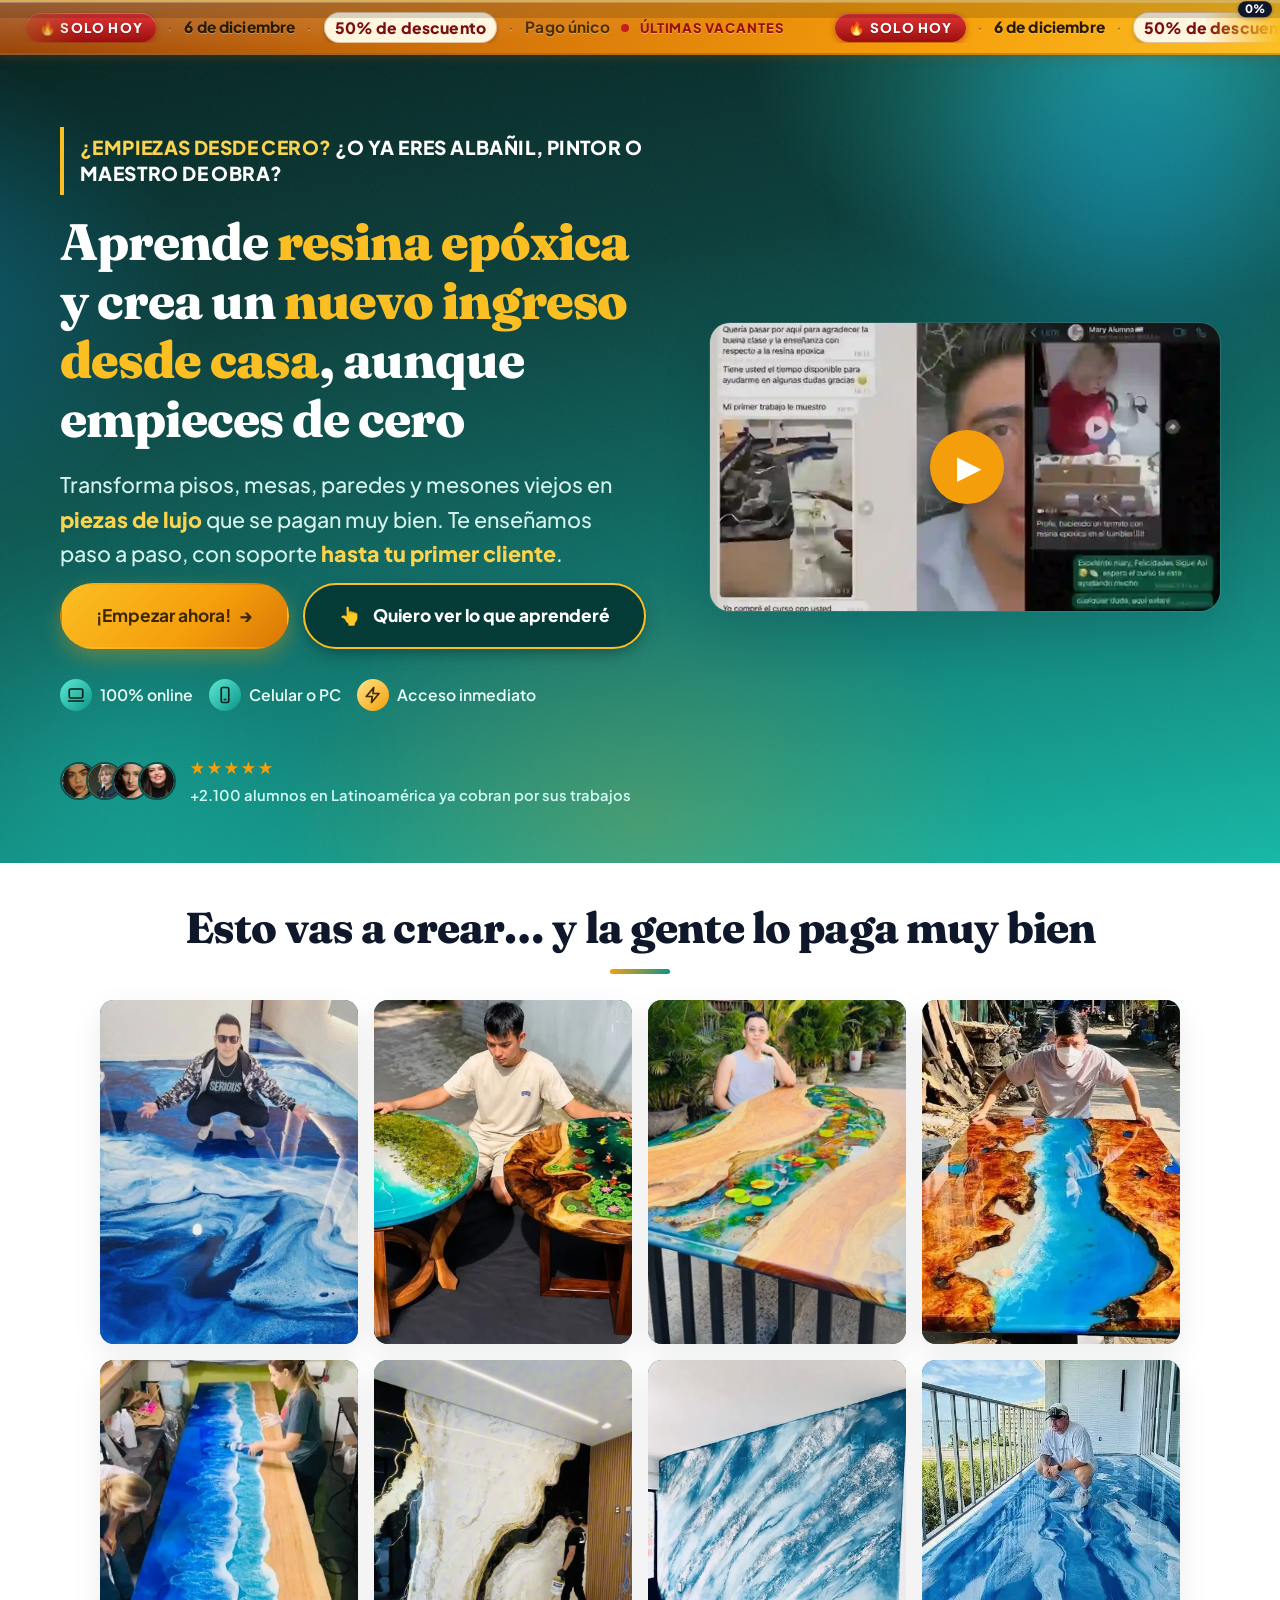
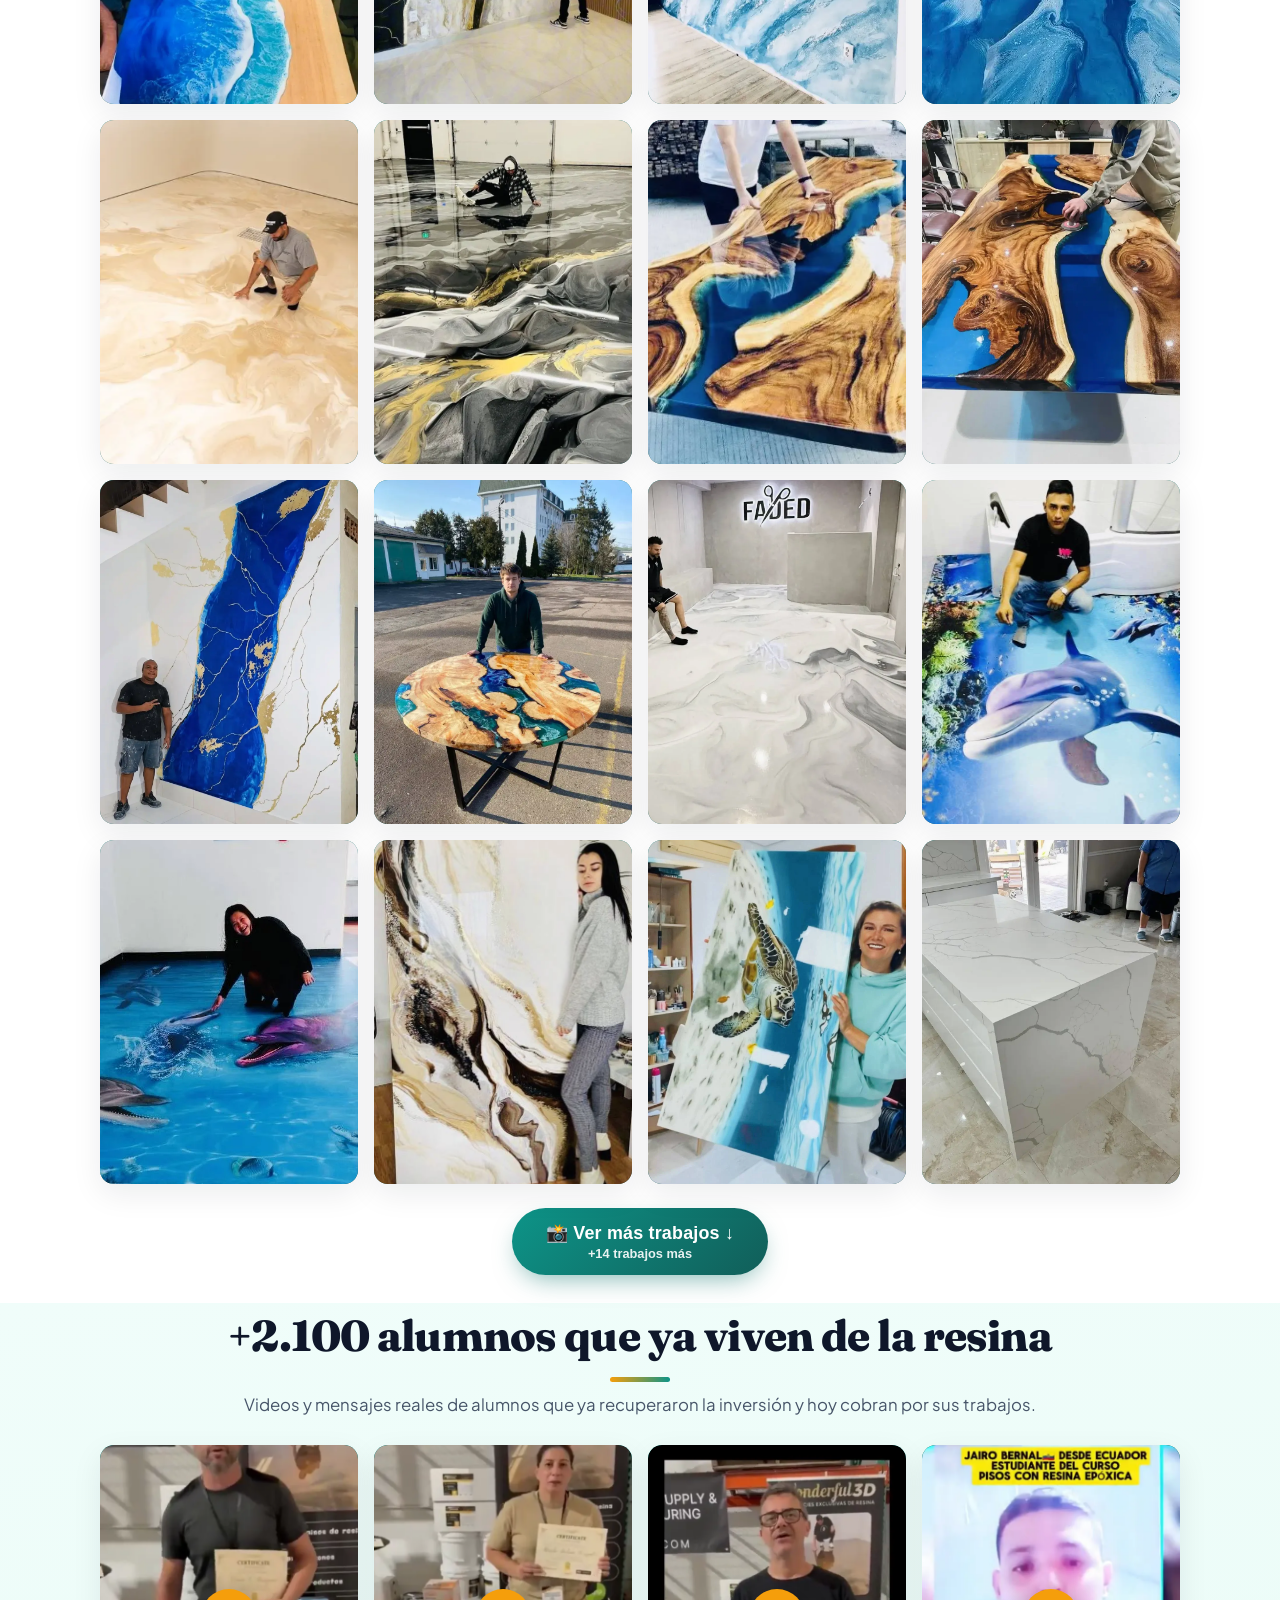
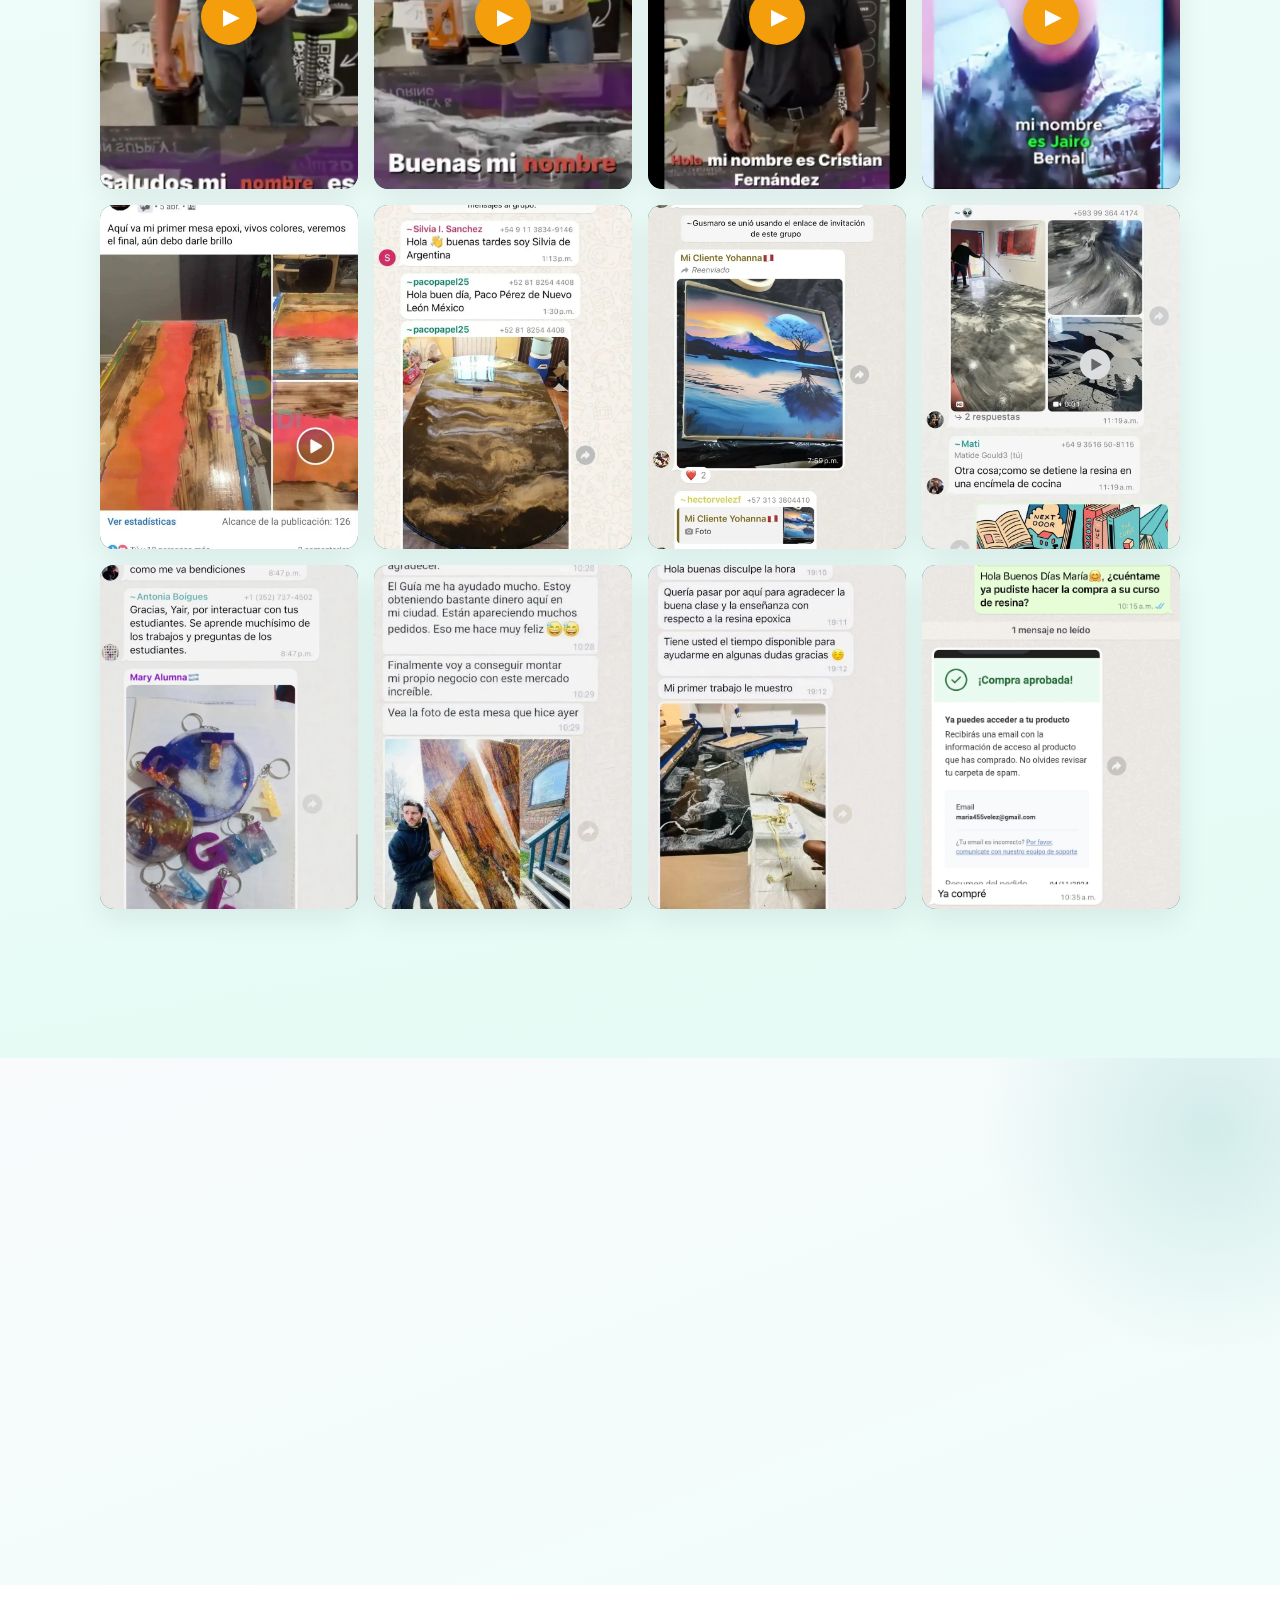
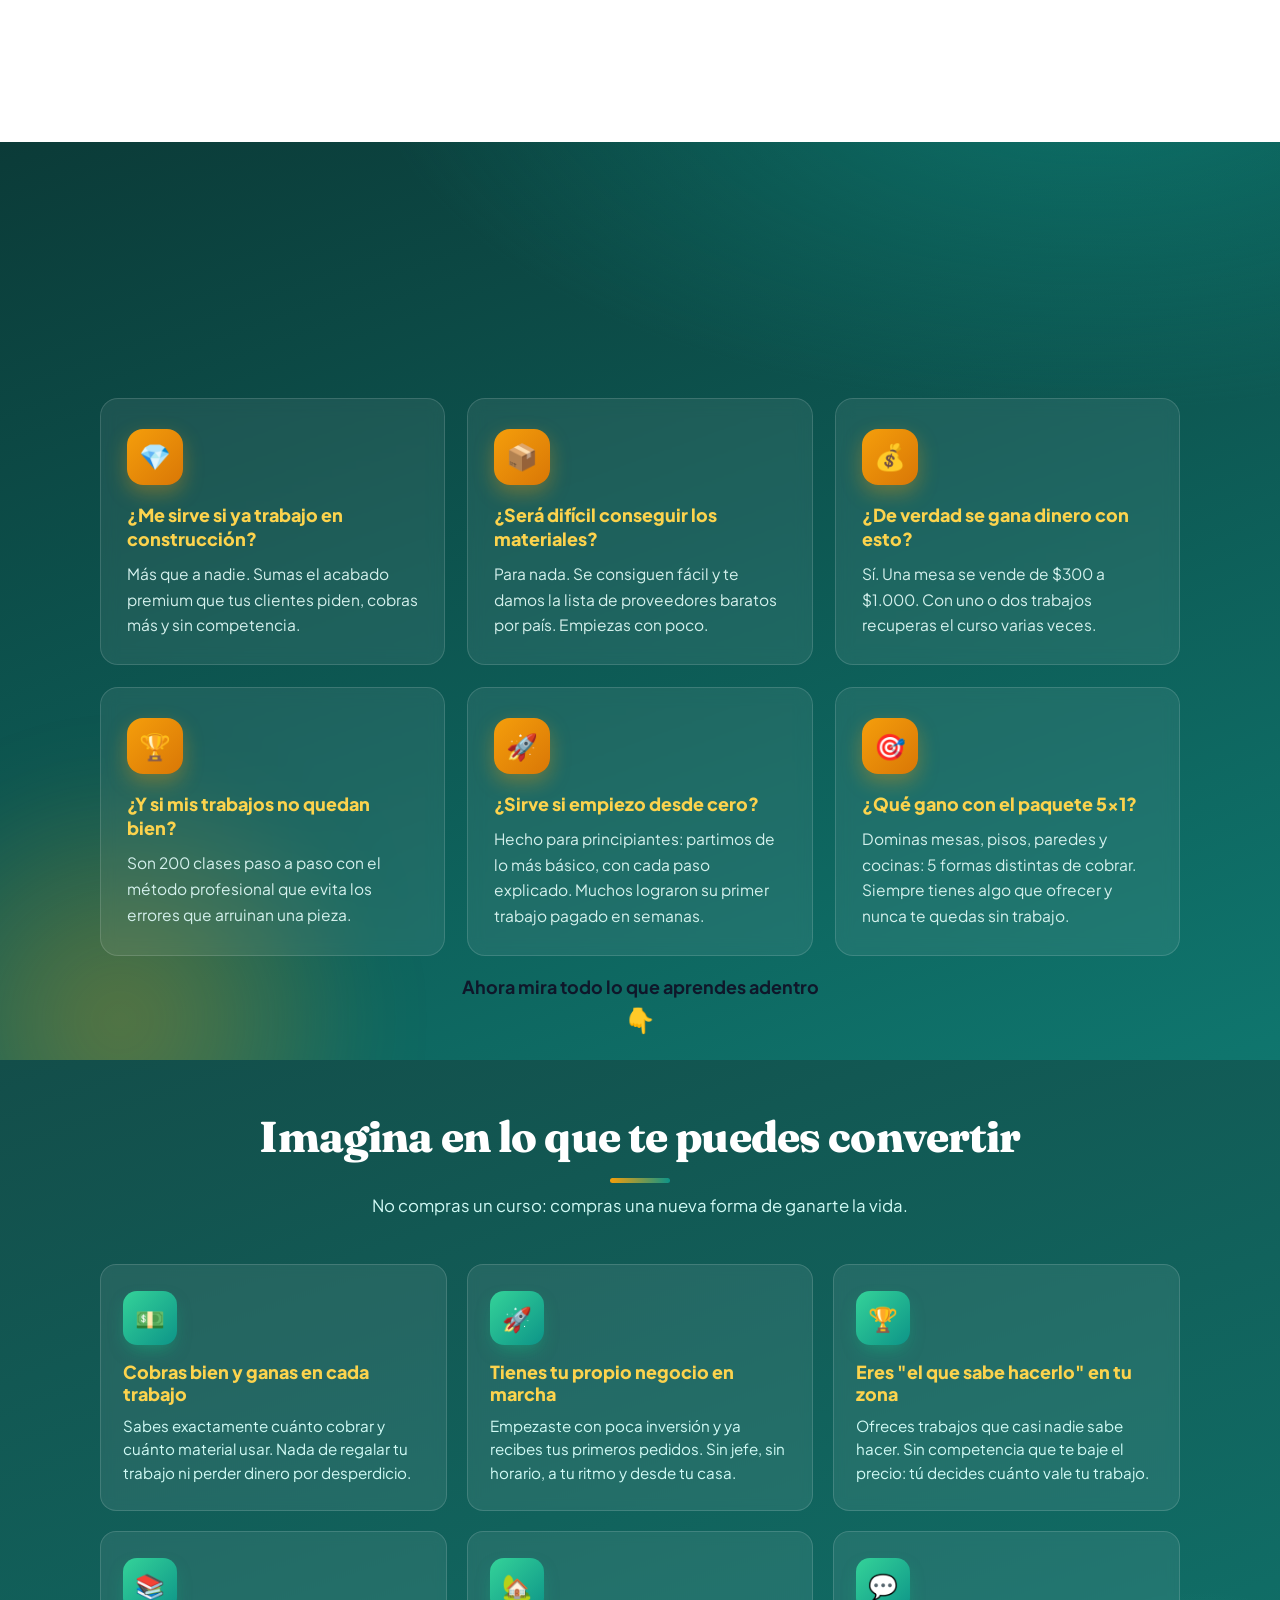
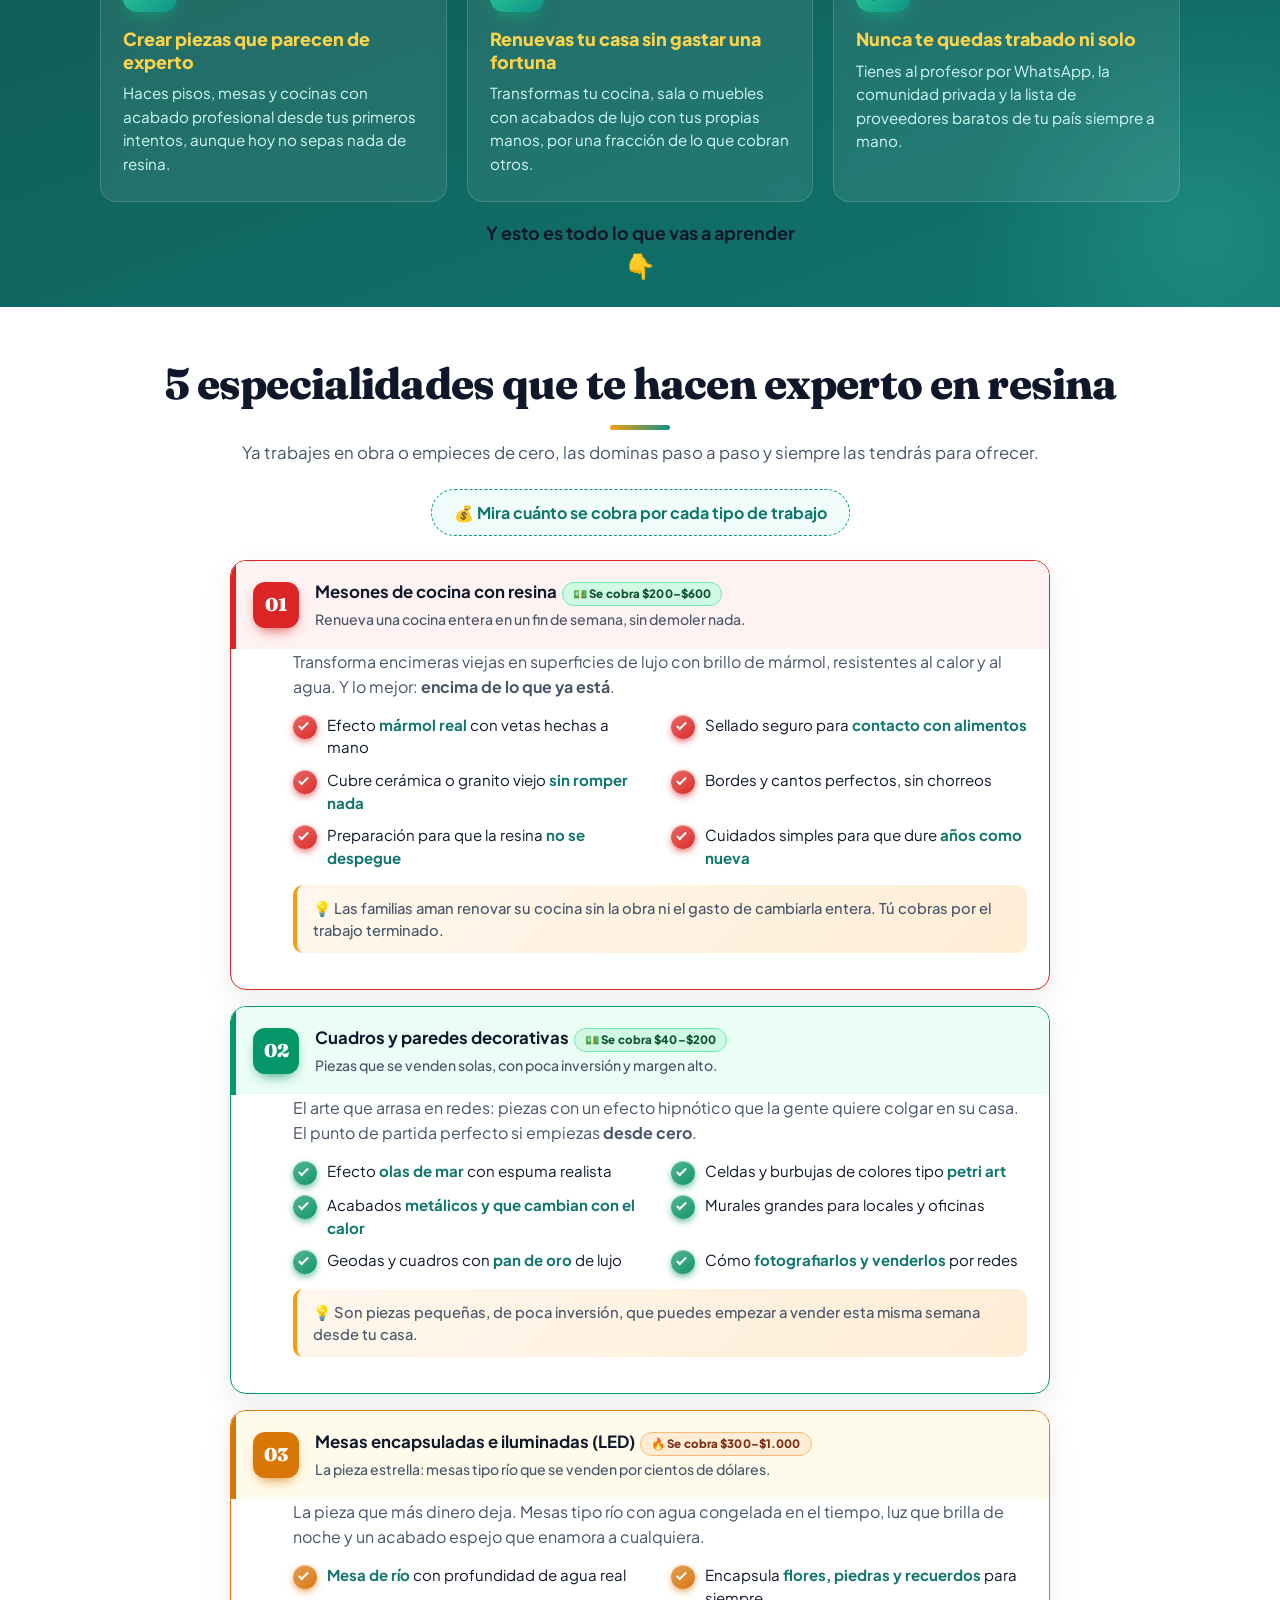
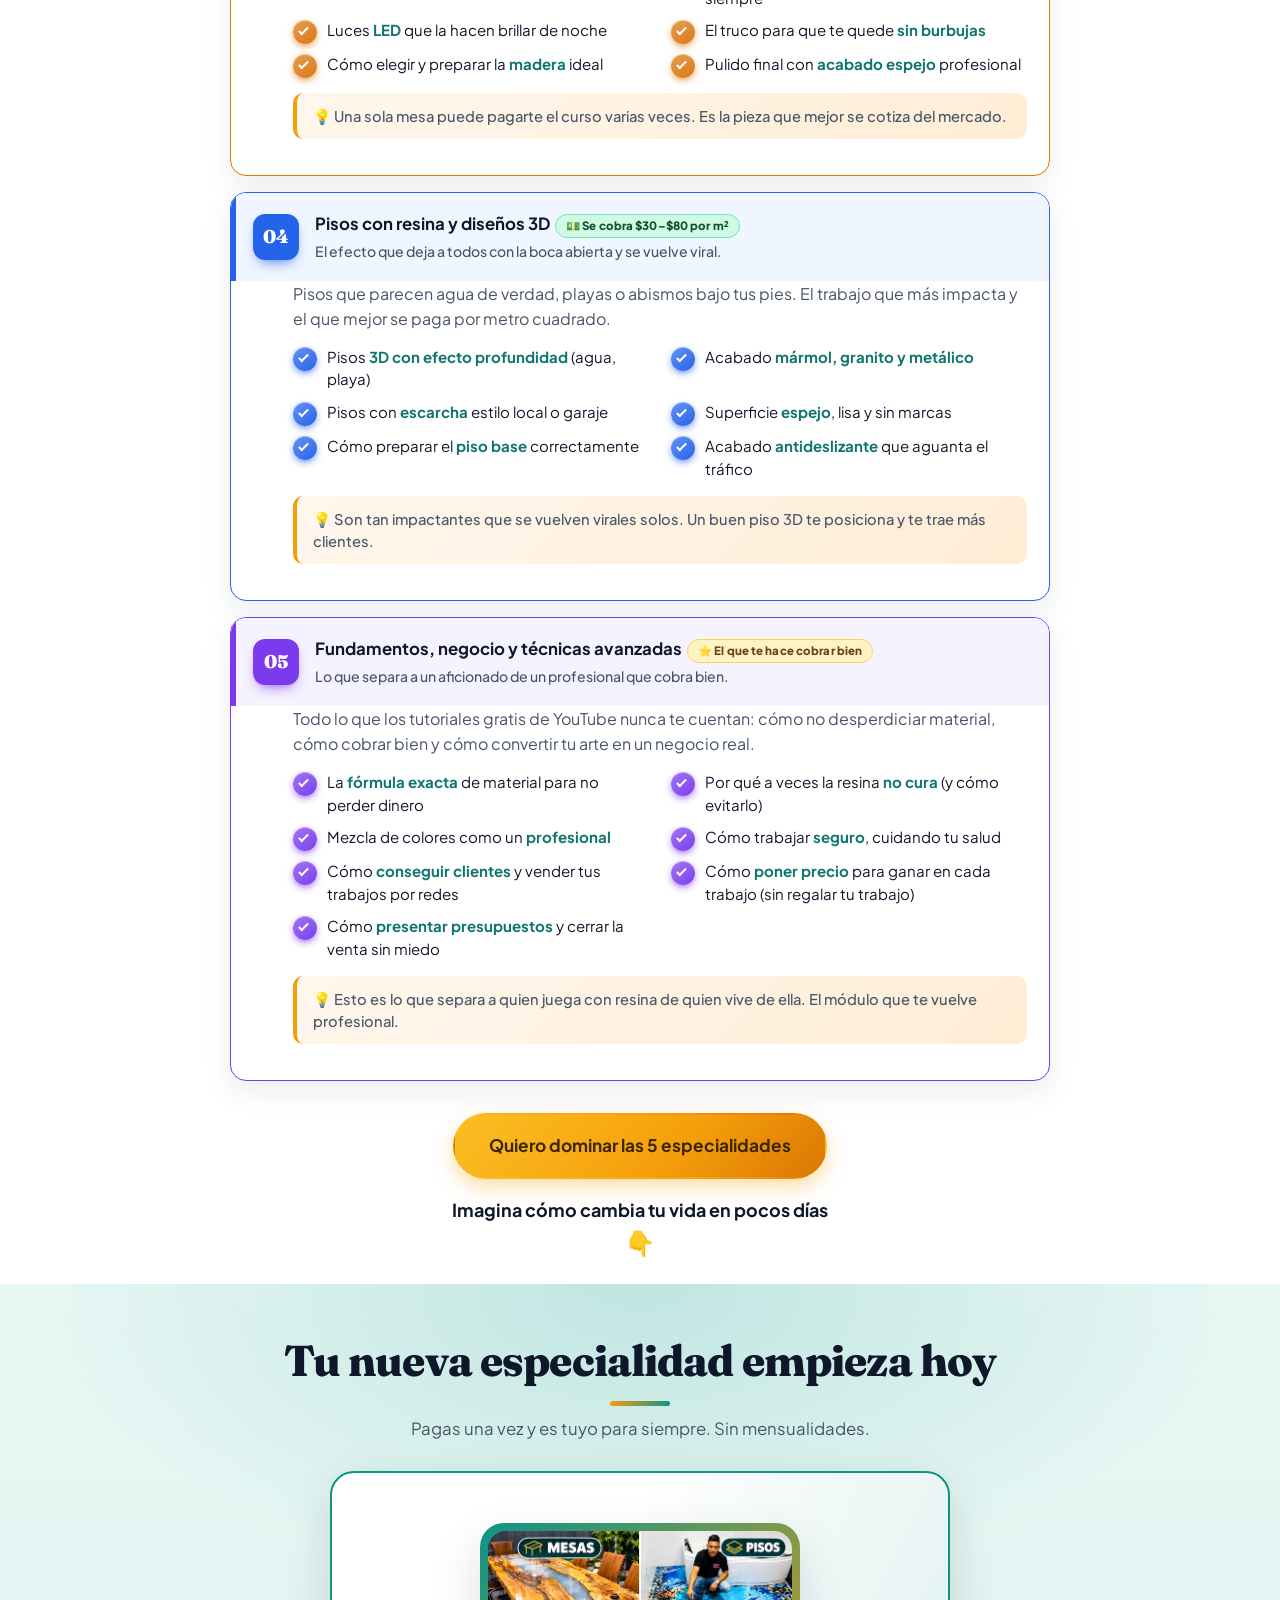
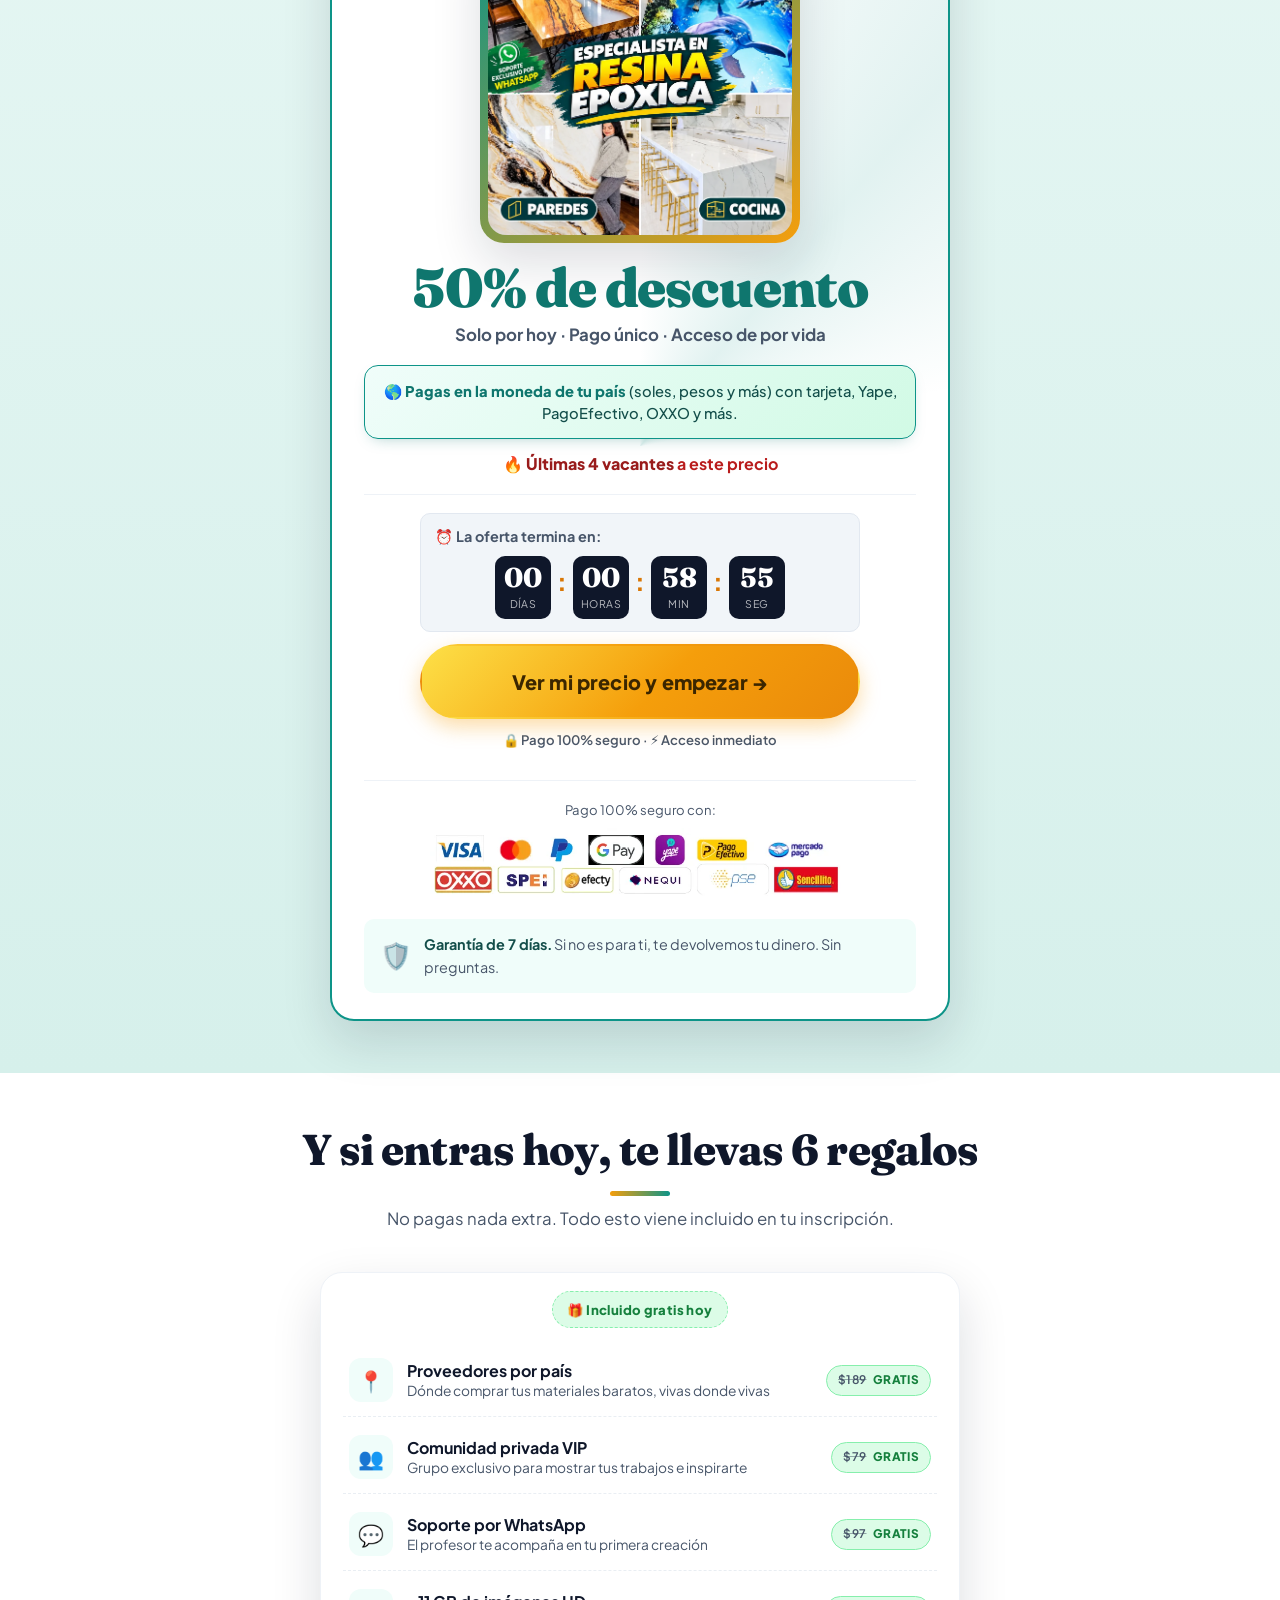
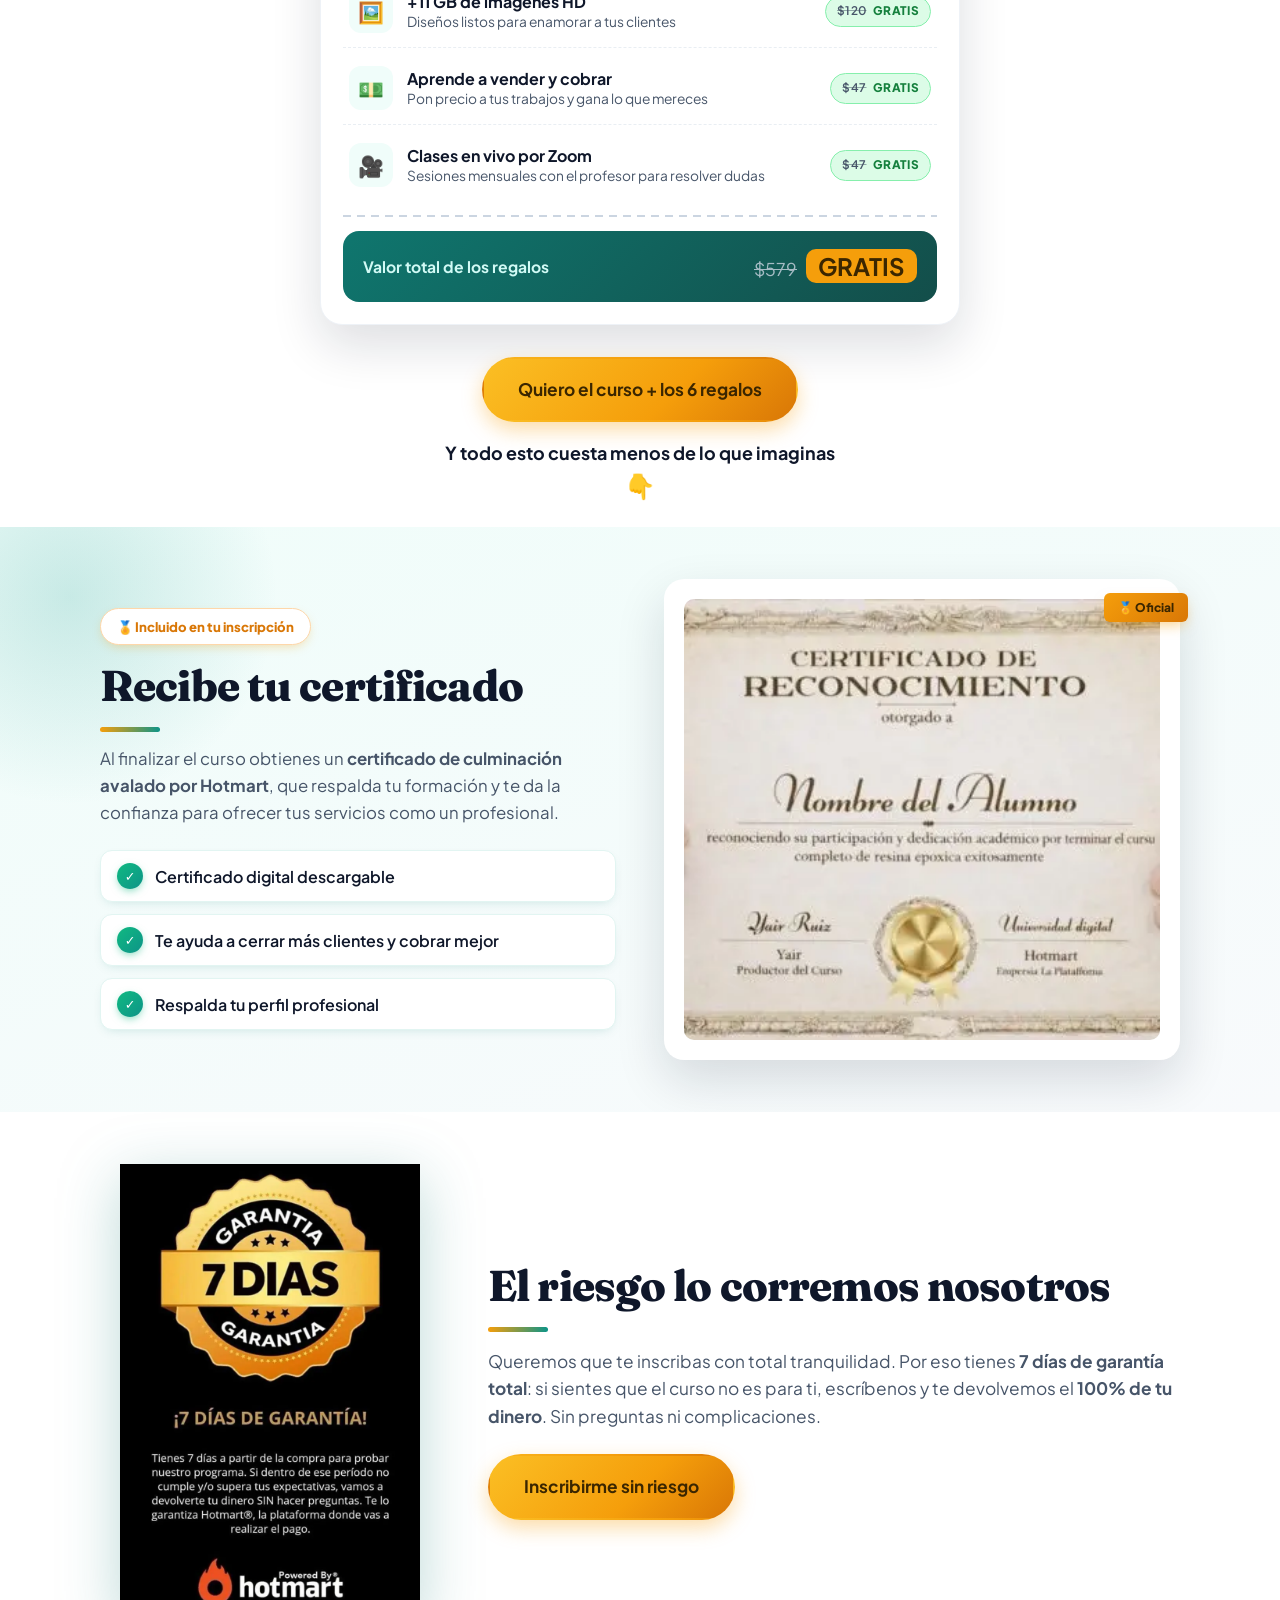
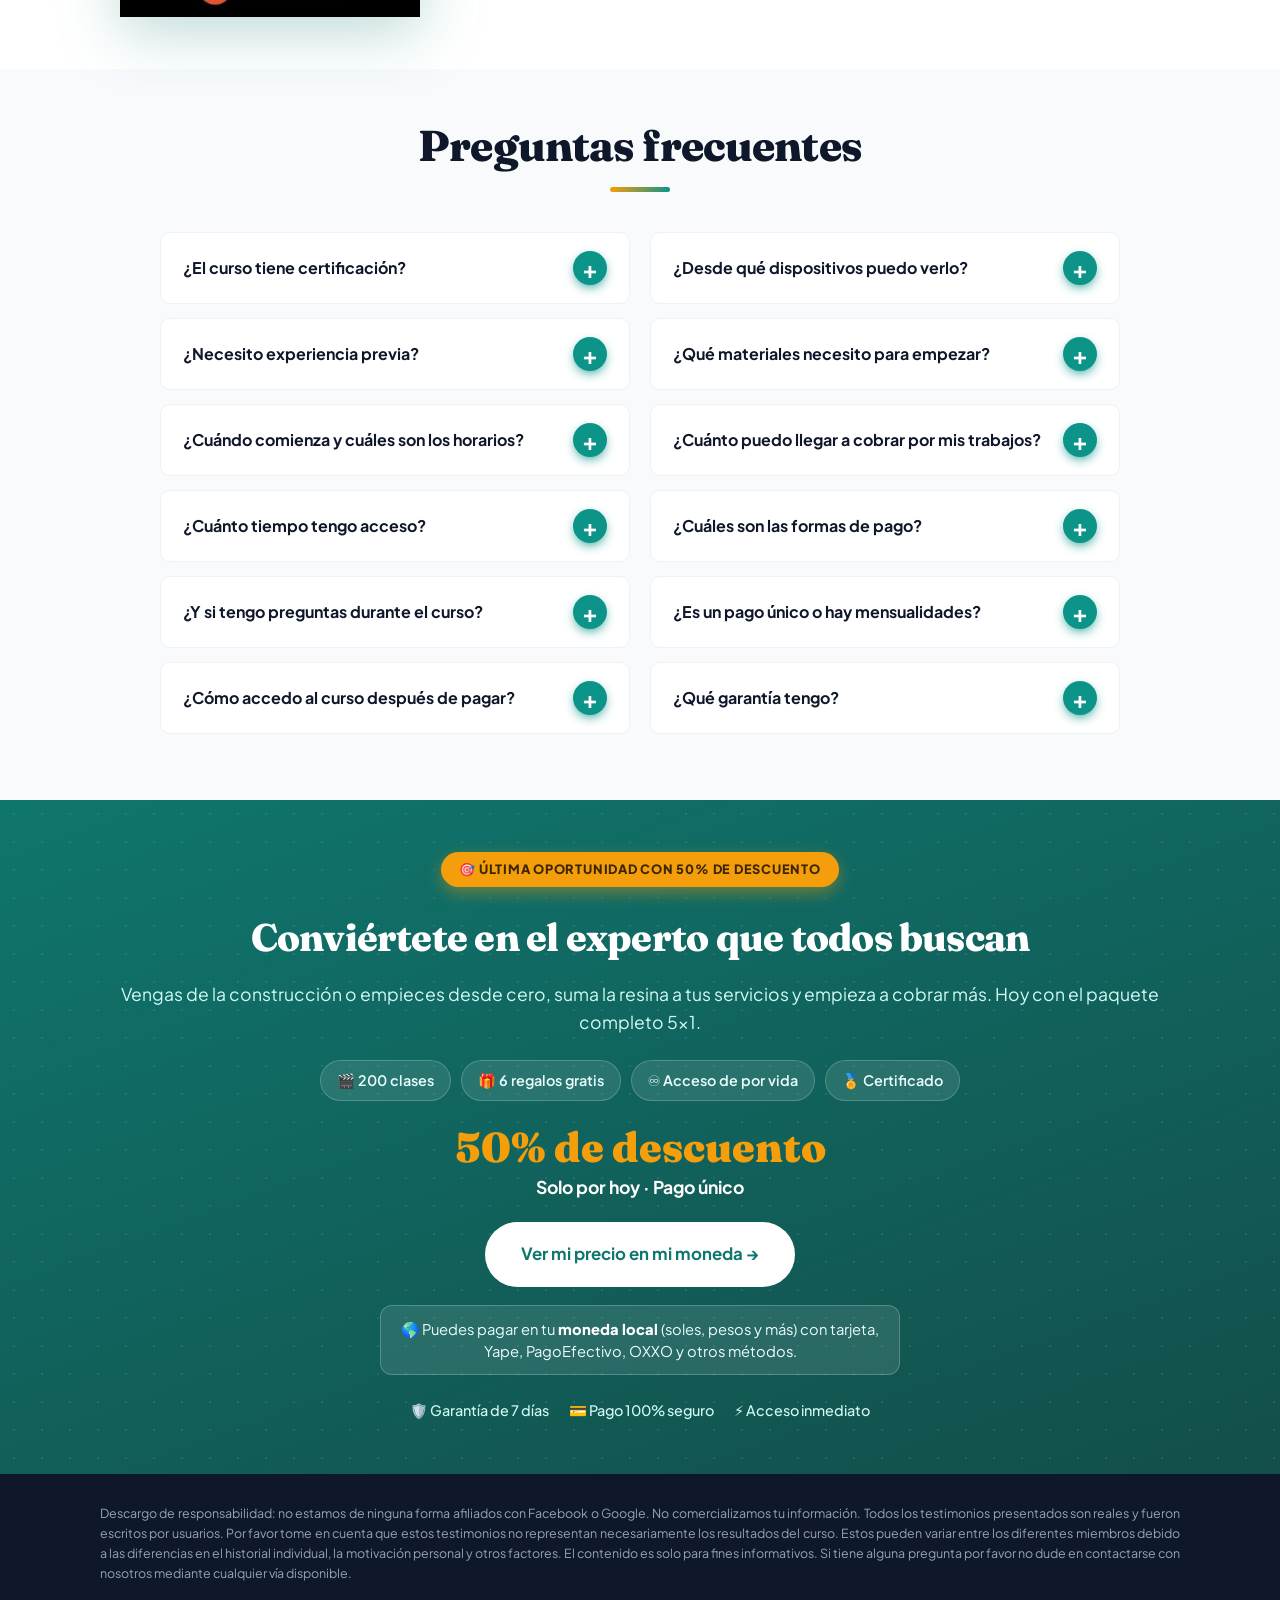
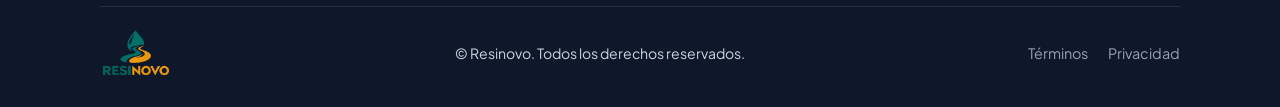
==== commit dd931c17: "Redireccion /clase al grupo de WhatsApp y v=20261122s1" ====
--- a/landing-resina/index.html
+++ b/landing-resina/index.html
@@ -38,7 +38,7 @@
   <link rel="preconnect" href="https://fonts.googleapis.com" />
   <link rel="preconnect" href="https://fonts.gstatic.com" crossorigin />
   <link href="https://fonts.googleapis.com/css2?family=Fraunces:opsz,wght@9..144,600;9..144,800;9..144,900&family=Plus+Jakarta+Sans:wght@400;500;600;700;800&display=swap" rel="stylesheet" />
-  <link rel="stylesheet" href="styles.css?v=20261116s7" />
+  <link rel="stylesheet" href="styles.css?v=20261122s1" />
   <!-- Precarga el poster del video del hero para que el espacio se vea lleno al instante -->
   <link rel="preload" as="image" href="img/hero-video-poster.webp" fetchpriority="high" />
   <!-- Precarga las primeras imagenes de la galeria para que aparezcan al instante (la galeria va arriba) -->
@@ -966,7 +966,7 @@
 
   <!-- SDK de Vimeo: permite controlar la reproducción desde nuestro propio botón/capa -->
   <script src="https://player.vimeo.com/api/player.js"></script>
-  <script src="script.js?v=20261116s7" defer></script>
+  <script src="script.js?v=20261122s1" defer></script>
 
   <!-- ===== DATOS ESTRUCTURADOS (Schema.org) para SEO ===== -->
   <script type="application/ld+json">
